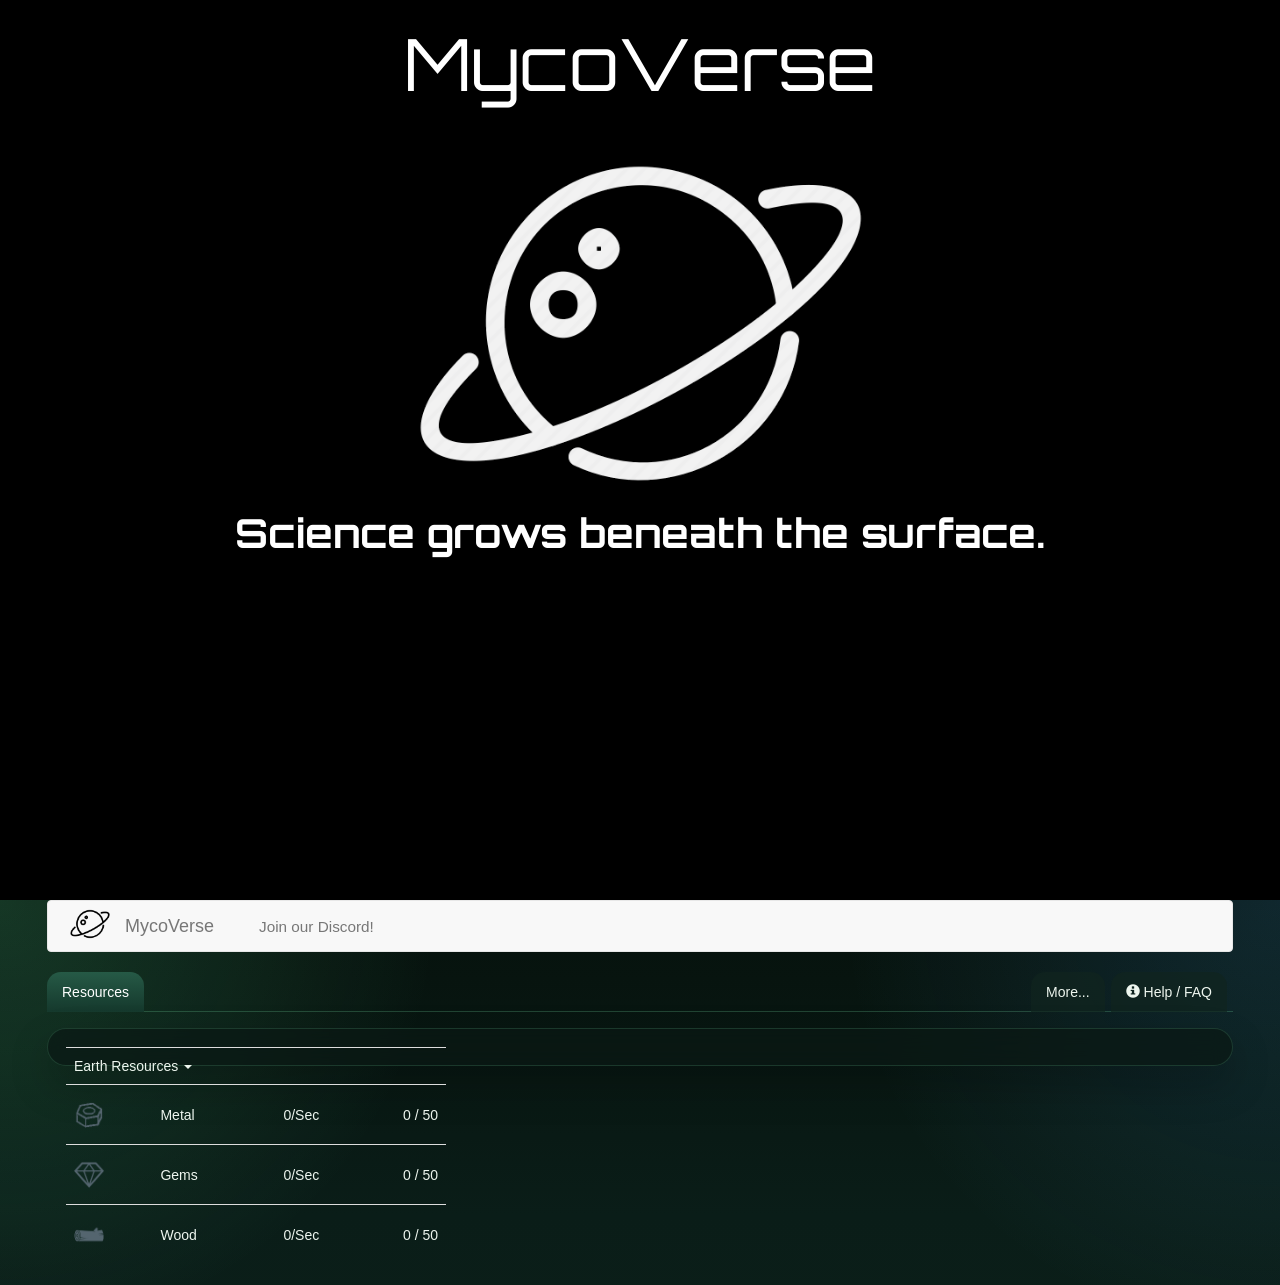
==== index.html @ 83306d98 "Alpha 0.27.0 - Guild Foundation" ====
<!DOCTYPE html>
<html style="height:100%">
<head>
	<meta content="text/html; charset=utf-8" http-equiv="Content-Type" />
	<meta name="viewport" content="width=device-width, initial-scale=1">
	<title>MycoVerse</title>
	<link href="SpaceCompanyFavicon.png" rel="shortcut icon" type="image/x-icon" />
	<link href="lib/bootstrap.min.css" rel="stylesheet" type="text/css" id="theme_css"/>
	<link href="lib/pnotify.custom.min.css" rel="stylesheet" type="text/css">
	<link href="https://fonts.googleapis.com/css?family=Orbitron" rel="stylesheet">
	<link href="style.css" rel="stylesheet">
	<!-- <script>
		kongregateAPI.loadAPI(function(){
			window.kongregate = kongregateAPI.getAPI();
			console.log("KongregateAPI Loaded");
			// You can now access the Kongregate API with: kongregate.services.getUsername(), etc
			// Proceed with loading your game...
		});

	</script> -->
<!-- Meta tags -->
	
	<!-- Use this for more embed options. go here https://oembed.com/ to see those options. -->
	<link type="application/json+oembed" href="oembed.json" />
	
    	<meta name="author" content="Sparticle999">
    	<meta name="title" content="MycoVerse">
    	<meta name="description" content="MycoVerse is an incremental strategy game where you grow a fungal civilization, evolve mushroom miners, explore mysterious planets, and build a living galactic empire.">
    	<meta content="MycoVerse" property="og:title">
    	<meta property="og:description" content="Grow a fungal civilization, evolve unique mushroom miners, explore mysterious planets, and expand the MycoVerse.">
    	<meta content="MycoVerse" property="og:site_name">
    	<meta property="og:image" content="SpaceCompanyFavicon.png">
    	<meta name="twitter:card" value="summary">
    	<meta property="twitter:url" content="https://github.com/ZloYFoxi/MycoVerse">
    	<meta property="twitter:title" content="MycoVerse">
    	<meta property="twitter:description" content="From a single spore to a galactic fungal civilization.">
    	<meta property="twitter:image" content="SpaceCompanyFavicon.png">
	
	<!-- When you put the link in discord, it uses this tag to color the stripe on the embed -->
    	<meta name="theme-color" content="#ffffff">
</head>
<body style="height:100%">
<div id="loadScreen" style="width:100%; height:100%; background-color: black">
	<div style="width:100%; height:3%"></div>
	<div style="width:70%; font-size:72px; font-family: 'Orbitron', 'sans-serif'; font-weight: lighter; color:#ffffff; line-height:72px; text-align:center; margin: auto;">
		MycoVerse
	<!-- </div>
	<div style="margin-left:31%; "> -->
		<br>
		<img id="loadLogo" style="opacity: 1; width:50%; height:50%;" src="whiteLogo.png">
		<br>
	</div>
	<div id="splashText" style="width:100%; font-size:40px; font-family: 'Orbitron', 'sans-serif'; font-weight: bold; color:#ffffff; line-height:40px; text-align:center;">
		Reticulating Splines...
	</div>
</div>
<script type="text/javascript" src="data/splashTextData.js"></script>
<div id="game" class="container hidden" style="width:95%; margin: auto;">

	<!--  Bar at top of screen -->
	<div class="navbar navbar-default ng-scope" role="navigation" ng-controller="HeaderCtrl">
		<div class="container">
			<div class="navbar-header" style="width:100%; height:50px">
				<a class="navbar-brand">
					<img src="SpaceCompanyFavicon.png" style="width:40px; height:auto; margin-top:-30%;">
				</a>
				<a class="navbar-brand page-title" href="#">
					<span id="companyName">MycoVerse</span>
				</a>
				<a class="navbar-brand" ng-href="" target="_blank" href="https://github.com/ZloYFoxi/MycoVerse">
					<span id="versionLabel" class="text-muted small ng-binding"></span>
				</a>
				<a class="navbar-brand">
					<span id="energyLow" class="text-muted small ng-binding red hidden">
						Energy Deficit!
					</span>
				</a>
				<a class="navbar-brand pointer" target="_blank" href="http://discord.gg/hgRUjVp">
					<span class="text-muted small">Join our Discord!</span>
				</a>
				<div class="pull-right" style="width:200px;">
					<a class="navbar-brand">
						
					</a>
				</div>
			</div>
			<div class="navbar-right"><login><!-- ngIf: env.isServerFrontendEnabled --></login></div>
		</div>
		<div class="ng-binding"></div>
	</div>
	<div height="30"></div>
	<span id="updateBox"></span>

<!-- Nav tabs -->
	<ul class="nav nav-tabs no-select" role="tablist" id="tabList">
		<li role="presentation" class="active"><a href="#resources" aria-controls="resources" role="tab" data-toggle="tab" onclick="tabClicked('resources')"><div id="resourcesTabGlyph" class="glyphicon glyphicon-exclamation-sign hidden"></div> Resources</a></li>
		<li role="presentation" id="researchTab" class="hidden"><a href="#research" aria-controls="research" role="tab" data-toggle="tab" onclick="tabClicked('research')"><div id="researchTabGlyph" class="glyphicon glyphicon-exclamation-sign hidden"></div> Research</a></li>
    	<li role="presentation" id="solarSystemTab" class="hidden"><a href="#solarSystem" aria-controls="solarSystem" role="tab" data-toggle="tab"onclick="tabClicked('solarSystem')"><div id="solarSystemTabGlyph" class="glyphicon glyphicon-exclamation-sign hidden"></div> Solar System</a></li>
    	<li role="presentation" id="wonderTab" class="hidden"><a href="#wonder" aria-control="wonder" role="tab" data-toggle="tab"onclick="tabClicked('wonder')"><div id="wonderTabGlyph" class="glyphicon glyphicon-exclamation-sign hidden"></div> Wonders</a></li>
    	<li role="presentation" id="solCenterTopTab" class="hidden"><a href="#solCenterPage" aria-control="solCenterPage" role="tab" data-toggle="tab"onclick="tabClicked('solCenter')"><div id="solCenterTabGlyph" class="glyphicon glyphicon-exclamation-sign hidden"></div> Sol Center</a></li>
    	<li role="presentation" id="machineTopTab" style="display: none;"><a href="#machineTab" aria-control="machineTab" role="tab" data-toggle="tab"onclick="tabClicked('machine')"><div id="machineTabGlyph" class="glyphicon glyphicon-exclamation-sign hidden"></div> Machines</a></li>
    	<li role="presentation" class="pull-right"><a href="#help" aria-control="help" role="tab" data-toggle="tab"><div class="glyphicon glyphicon-info-sign"></div> Help / FAQ</a></li>
    	<li role="presentation" class="pull-right"><a href="#more" aria-control="more" role="tab" data-toggle="tab" onclick="tabClicked('more')"><div id="moreTabGlyph" class="glyphicon glyphicon-exclamation-sign hidden"></div> More...</a></li>
	</ul>


<!-- Tab panes -->

	<div class="tab-content" id="tabContent">
			<!-- Resources -->
		<div role="tabpanel" class="tab-pane fade in active" id="resources">
			<div class="container col-xs-1" style="width:380px; padding:0; float:left;">
				<table class="table table-hover text-primary no-select pointer" id="resourceNavParent">
					<tr id="plasmaNav" onclick="activeResourceTab('plasmaNav')" class="sideTab hidden" href="#plasmaTab" aria-controls="plasmaTab" role="tab" data-toggle="tab" style="height:60px;">
						<td style="border:none; vertical-align:middle;">
							<img src="Icons/plasmaIcon.png" style="width:30px; height:auto">
						</td>
						<td style="border:none; vertical-align:middle;">
							<span>
								Plasma
							</span>
						</td>
						<td style="border: none; vertical-align:middle; text-align:center;">
							<span>
								<span id="plasmaps">0</span>/Sec
							</span>
						</td>
						<td style="border:none; vertical-align:middle; text-align:right;">
							<span id="plasma">
								0
							</span>
							<span id="plasmaStorageBox" class="hidden">
								/
								<span id="plasmaStorage">100,000</span>
							</span>
						</td>
					</tr>
					<tr id="energyNav" onclick="activeResourceTab('energyNav')" class="sideTab hidden" href="#energyTab" aria-controls="energyTab" role="tab" data-toggle="tab" style="height:60px;">
						<td id="energyNav0" style="border:none; vertical-align:middle;">
							<img src="Icons/EnergyIcon.png" style="width:30px; height:auto">
						</td>
						<td id="energyNav1" style="border:none; vertical-align:middle;">
							<span>
								Energy
							</span>
						</td>
						<td id="energyNav2" style="border: none; vertical-align:middle; text-align:center;">
							<span>
								<span id="energyps">0</span>/Sec
							</span>
						</td>
						<td id="energyNav3" style="border:none; vertical-align:middle; text-align:right;">
							<span id="energy">
								0
							</span>
							<span id="energyStorageBox" class="hidden">
								/
								<span id="energyStorage">100,000</span>
							</span>
						</td>
					</tr>
					<tr id="uraniumNav" onclick="activeResourceTab('uraniumNav')" class="sideTab hidden" href="#uraniumTab" aria-controls="uraniumTab" role="tab" data-toggle="tab" style="height:60px;">
						<td style="vertical-align:middle;">
							<img src="Icons/uraniumIcon.png" style="width:30px; height:auto">
						</td>
						<td style="vertical-align:middle;">
							<span>
								Uranium
							</span>
						</td>
						<td style="vertical-align:middle; text-align:center;">
							<span>
								<span id="uraniumps">0</span>/Sec
							</span>
						</td>
						<td style="vertical-align:middle; text-align:right;">
							<span id="uranium">
								0
							</span>
							/
							<span id="uraniumStorage">50</span>
						</td>
					</tr>
					<tr id="lavaNav" onclick="activeResourceTab('lavaNav')" class="sideTab hidden" href="#lavaTab" aria-controls="lavaTab" role="tab" data-toggle="tab" style="height:60px;">
						<td style="vertical-align:middle;">
							<img src="Icons/lavaIcon.png" style="width:30px; height:auto">
						</td>
						<td style="vertical-align:middle;">
							<span>
								Lava
							</span>
						</td>
						<td style="vertical-align:middle; text-align:center;">
							<span>
								<span id="lavaps">0</span>/Sec
							</span>
						</td>
						<td style="vertical-align:middle; text-align:right;">
							<span id="lava">
								0
							</span>
							/
							<span id="lavaStorage">50</span>
						</td>
					</tr>
					<tr id="collapseEarth" class="collapseEarth" style="border:none;">
						<td colspan="4">
							<span>Earth Resources</span> <span class="caret"></span>
						</td>
					</tr>
					<tr id="oilNav" onclick="activeResourceTab('oilNav')" class="sideTab hidden" href="#oilTab" aria-controls="oilTab" role="tab" data-toggle="tab" style="height:60px;">
						<td id="oilNav0" style="vertical-align:middle;">
							<img src="Icons/oilIcon.png" style="width:30px; height:auto">
						</td>
						<td id="oilNav1" style="vertical-align:middle;">
							<span>
								Oil
							</span>
						</td>
						<td id="oilNav2" style="vertical-align:middle; text-align:center;">
							<span>
								<span id="oilps">0</span>/Sec
							</span>
						</td>
						<td id="oilNav3" style="vertical-align:middle; text-align:right;">
							<span id="oil">
								0
							</span>
							/
							<span id="oilStorage">50</span>
						</td>
					</tr>
					<tr id="metalNav" onclick="activeResourceTab('metalNav')" class="earth" href="#metalTab" aria-controls="metalTab" role="tab" data-toggle="tab" style="height:60px;">
						<td id="metalNav0" style="vertical-align:middle;">
							<img src="Icons/metalIcon.png" style="width:30px; height:auto">
						</td>
						<td id="metalNav1" style="vertical-align:middle;">
							<span>
								Metal
							</span>
						</td>
						<td id="metalNav2" style="vertical-align:middle; text-align:center;">
							<span>
								<span id="metalps">0</span>/Sec
							</span>
						</td>
						<td id="metalNav3" style="vertical-align:middle; text-align:right;">
							<span id="metal">
								0
							</span>
							/
							<span id="metalStorage">50</span>
						</td>
					</tr>
					<tr id="gemNav" onclick="activeResourceTab('gemNav')" class="earth" href="#gemTab" aria-controls="gemTab" role="tab" data-toggle="tab" style="height:60px;">
						<td style="vertical-align:middle;">
							<img src="Icons/gemIcon.png" style="width:30px; height:auto">
						</td>
						<td style="vertical-align:middle;">
							<span>
								Gems
							</span>
						</td>
						<td style="vertical-align:middle; text-align:center;">
							<span>
								<span id="gemps">0</span>/Sec
							</span>
						</td>
						<td style="vertical-align:middle; text-align:right;">
							<span id="gem">
								0
							</span>
							/
							<span id="gemStorage">50</span>
						</td>
					</tr>
					<tr id="charcoalNav" onclick="activeResourceTab('charcoalNav')" class="sideTab hidden" href="#charcoalTab" aria-controls="charcoalTab" role="tab" data-toggle="tab" style="height:60px;">
						<td style="vertical-align:middle;">
							<img src="Icons/charcoalIcon.png" style="width:30px; height:auto;">
						</td>
						<td style="vertical-align:middle;">
							<span>
								Charcoal
							</span>
						</td>
						<td style="vertical-align:middle; text-align:center;">
							<span>
								<span id="charcoalps">0</span>/Sec
							</span>
						</td>
						<td style="vertical-align:middle; text-align:right;">
							<span id="charcoal">
								0
							</span>
							/
							<span id="charcoalStorage">50</span>
						</td>
					</tr>
					<tr id="woodNav" onclick="activeResourceTab('woodNav')" class="earth" href="#woodTab" aria-controls="woodTab" role="tab" data-toggle="tab" style="height:60px;">
						<td style="vertical-align:middle;">
							<img src="Icons/woodIcon.png" style="width:30px; height:auto">
						</td>
						<td style="vertical-align:middle;">
							<span>
								Wood
							</span>
						</td>
						<td style="vertical-align:middle; text-align:center;">
							<span>
								<span id="woodps">0</span>/Sec
							</span>
						</td>
						<td style="vertical-align:middle; text-align:right;">
							<span id="wood">
								0
							</span>
							/
							<span id="woodStorage">50</span>
						</td>
					</tr>
					<tr id="siliconNav" onclick="activeResourceTab('siliconNav')" class="sideTab hidden" href="#siliconTab" aria-controls="siliconTab" role="tab" data-toggle="tab" style="height:60px;">
						<td style="vertical-align:middle;">
							<img src="Icons/siliconIcon.png" style="width:30px; height:auto">
						</td>
						<td style="vertical-align:middle;">
							<span>
								Silicon
							</span>
						</td>
						<td style="vertical-align:middle; text-align:center;">
							<span>
								<span id="siliconps">0</span>/Sec
							</span>
						</td>
						<td style="vertical-align:middle; text-align:right;">
							<span id="silicon">
								0
							</span>
							/
							<span id="siliconStorage">50</span>
						</td>
					</tr>
					<tr id="collapseInnerPlanet" class="collapseInnerPlanet hidden">
						<td colspan="4">
							<span>Inner Planetary Resources</span> <span class="caret"></span>
						</td>
					</tr>
					<tr id="lunariteNav" onclick="activeResourceTab('lunariteNav')" class="sideTab hidden" href="#lunariteTab" aria-controls="lunariteTab" role="tab" data-toggle="tab" style="height:60px;">
						<td style="vertical-align:middle;">
							<img src="Icons/lunariteIcon.png" style="width:30px; height:auto">
						</td>
						<td style="vertical-align:middle;">
							<span>
								Lunarite
							</span>
						</td>
						<td style="vertical-align:middle; text-align:center;">
							<span>
								<span id="lunariteps">0</span>/Sec
							</span>
						</td>
						<td style="vertical-align:middle; text-align:right;">
							<span id="lunarite">
								0
							</span>
							/
							<span id="lunariteStorage">50</span>
						</td>
					</tr>
					<tr id="methaneNav" onclick="activeResourceTab('methaneNav')" class="sideTab hidden" href="#methaneTab" aria-controls="methaneTab" role="tab" data-toggle="tab" style="height:60px;">
						<td style="vertical-align:middle;">
							<img src="Icons/methaneIcon.png" style="width:30px; height:auto">
						</td>
						<td style="vertical-align:middle;">
							<span>
								Methane
							</span>
						</td>
						<td style="vertical-align:middle; text-align:center;">
							<span>
								<span id="methaneps">0</span>/Sec
							</span>
						</td>
						<td style="vertical-align:middle; text-align:right;">
							<span id="methane">
								0
							</span>
							/
							<span id="methaneStorage">50</span>
						</td>
					</tr>
					<tr id="titaniumNav" onclick="activeResourceTab('titaniumNav')" class="sideTab hidden" href="#titaniumTab" aria-controls="titaniumTab" role="tab" data-toggle="tab" style="height:60px;">
						<td style="vertical-align:middle;">
							<img src="Icons/titaniumIcon.png" style="width:30px; height:auto">
						</td>
						<td style="vertical-align:middle;">
							<span>
								Titanium
							</span>
						</td>
						<td style="vertical-align:middle; text-align:center;">
							<span>
								<span id="titaniumps">0</span>/Sec
							</span>
						</td>
						<td style="vertical-align:middle; text-align:right;">
							<span id="titanium">
								0
							</span>
							/
							<span id="titaniumStorage">50</span>
						</td>
					</tr>
					<tr id="goldNav" onclick="activeResourceTab('goldNav')" class="sideTab hidden" href="#goldTab" aria-controls="goldTab" role="tab" data-toggle="tab" style="height:60px;">
						<td style="vertical-align:middle;">
							<img src="Icons/goldIcon.png" style="width:30px; height:auto">
						</td>
						<td style="vertical-align:middle;">
							<span>
								Gold
							</span>
						</td>
						<td style="vertical-align:middle; text-align:center;">
							<span>
								<span id="goldps">0</span>/Sec
							</span>
						</td>
						<td style="vertical-align:middle; text-align:right;">
							<span id="gold">
								0
							</span>
							/
							<span id="goldStorage">50</span>
						</td>
					</tr>
					<tr id="silverNav" onclick="activeResourceTab('silverNav')" class="sideTab hidden" href="#silverTab" aria-controls="silverTab" role="tab" data-toggle="tab" style="height:60px;">
						<td style="vertical-align:middle;">
							<img src="Icons/silverIcon.png" style="width:30px; height:auto">
						</td>
						<td style="vertical-align:middle;">
							<span>
								Silver
							</span>
						</td>
						<td style="vertical-align:middle; text-align:center;">
							<span>
								<span id="silverps">0</span>/Sec
							</span>
						</td>
						<td style="vertical-align:middle; text-align:right;">
							<span id="silver">
								0
							</span>
							/
							<span id="silverStorage">50</span>
						</td>
					</tr>
					<tr id="collapseOuterPlanet" class="collapseOuterPlanet hidden">
						<td colspan="4">
							<span>Outer Planetary Resources</span> <span class="caret"></span>
						</td>
					</tr>
					<tr id="hydrogenNav" onclick="activeResourceTab('hydrogenNav')" class="sideTab hidden" href="#hydrogenTab" aria-controls="hydrogenTab" role="tab" data-toggle="tab" style="height:60px;">
						<td style="vertical-align:middle;">
							<img src="Icons/hydrogenIcon.png" style="width:30px; height:auto">
						</td>
						<td style="vertical-align:middle;">
							<span>
								Hydrogen
							</span>
						</td>
						<td style="vertical-align:middle; text-align:center;">
							<span>
								<span id="hydrogenps">0</span>/Sec
							</span>
						</td>
						<td style="vertical-align:middle; text-align:right;">
							<span id="hydrogen">
								0
							</span>
							/
							<span id="hydrogenStorage">50</span>
						</td>
					</tr>
					<tr id="heliumNav" onclick="activeResourceTab('heliumNav')" class="sideTab hidden" href="#heliumTab" aria-controls="heliumTab" role="tab" data-toggle="tab" style="height:60px;">
						<td style="vertical-align:middle;">
							<img src="Icons/heliumIcon.png" style="width:30px; height:auto">
						</td>
						<td style="vertical-align:middle;">
							<span>
								Helium
							</span>
						</td>
						<td style="vertical-align:middle; text-align:center;">
							<span>
								<span id="heliumps">0</span>/Sec
							</span>
						</td>
						<td style="vertical-align:middle; text-align:right;">
							<span id="helium">
								0
							</span>
							/
							<span id="heliumStorage">50</span>
						</td>
					</tr>
					<tr id="iceNav" onclick="activeResourceTab('iceNav')" class="sideTab hidden" href="#iceTab" aria-controls="iceTab" role="tab" data-toggle="tab" style="height:60px;">
						<td style="vertical-align:middle;">
							<img src="Icons/iceIcon.png" style="width:30px; height:auto">
						</td>
						<td style="vertical-align:middle;">
							<span>
								Ice
							</span>
						</td>
						<td style="vertical-align:middle; text-align:center;">
							<span>
								<span id="iceps">0</span>/Sec
							</span>
						</td>
						<td style="vertical-align:middle; text-align:right;">
							<span id="ice">
								0
							</span>
							/
							<span id="iceStorage">50</span>
						</td>
					</tr>
					<tr id="meteoriteNav" onclick="activeResourceTab('meteoriteNav')" class="sideTab hidden" href="#meteoriteTab" aria-controls="meteoriteTab" role="tab" data-toggle="tab" style="height:60px;">
						<td style="vertical-align:middle;">
							<img src="Icons/meteoriteIcon.png" style="width:30px; height:auto">
						</td>
						<td style="vertical-align:middle;">
							<span>
								Meteorite
							</span>
						</td>
						<td style="vertical-align:middle; text-align:center;">
							<span>
								<span id="meteoriteps">0</span>/Sec
							</span>
						</td>
						<td style="vertical-align:middle; text-align:right;">
							<span id="meteorite">
								0
							</span>
							/
							<span id="meteoriteStorage">50</span>
						</td>
					</tr>
				</table>
			</div>
			<div class="tab-content" id="resourceTabParent" style="width:100%">
				<div id="plasmaTab" class="tab-pane fade in" style="margin-left:10px; width:100px; float:left;">
					<div class="container" style="max-width:800px;">
						<table class="table">
							<tr>
								<td style="border:none;">
									<h2 class="default btn-link">
										Plasma
									</h2>
									<span>
										Plasma is the 4th state of matter and is used by Tier 4 machines and large space structures as an extreme power source for your company. At first you can hold 100,000 plasma at once, but you can unlock and purchase Plasma Storage Units to increase this number.
										<br>
										Time remaining until <span id="plasmaLimitType">full</span> storage: <b><span id="plasmaLimitTime">N/A</span></b>
										<br>
										1 Plasma is created by infusing <span id="manualPlasmaHydrogenCost">10</span> Hydrogen with <span id="manualPlasmaEnergyCost">1000</span> Energy.
									</span>
									<br>
									<br>
									<hide class="gainButton">
										<div onclick="gainResource('plasma')" class="btn btn-default">Gain <span id="plasmaGain">1</span></div>
										<br>
										<br>
									</hide>
								</td>
							</tr>
							<tr id="plasmaStorageUnits" class="hidden">
								<td>
									<h3 class="default btn-link">
										PSUs: <span id="PSU">0</span>
									</h3>
									<span>
										PSUs increase your plasma storage by 50,000 per PSU built.
										<br>
										Costs <span id="PSUSilverCost">770,000</span> Silver, <span id="PSUGoldCost">770,000</span> Gold, <span id="PSUUraniumCost">550,000</span> Uranium.
									</span>
									<br>
									<br>
									<button onclick="getPSU()" class="btn btn-default">Get PSU</button>
								</td>
							</tr>
							<tr id="plasmaStorageUnitsT2" class="hidden">
								<td>
									<h3 class="default btn-link">
										T2 PSUs: <span id="PSUT2">0</span>
									</h3>
									<span>
										Tier 2 PSUs increase your plasma storage by 500,000 per PSU built.
										<br>
										Costs <span id="PSUT2SilverCost">9.300M</span> Silver, <span id="PSUT2GoldCost">9.300M</span> Gold, <span id="PSUT2UraniumCost">6.800M</span> Uranium.
									</span>
									<br>
									<br>
									<button onclick="getPSUT2()" class="btn btn-default">Get PSU T2</button>
								</td>
							</tr>
							<tr>
								<td>
									<h3 class="default btn-link">
										Super-Heater: <span id="heater">0</span>
									</h3>
									<span>
										The Super-Heater throws electricity at Hydrogen to turn it into a plasmatic substance.
										<br>
										Uses 1,000 Energy and 10 Hydrogen per second.
										<br>
										Produces 1 Plasma per second.
										<br>
										Costs <span id="heaterLunariteCost">75,000</span> Lunarite, <span id="heaterGemCost">68,000</span> Gems, <span id="heaterSiliconCost">59,000</span> Silicon.
									</span>
									<br>
									<br>
									<button onclick="getHeater()" class="btn btn-default">Get Super-Heater</button>
									<button onclick="toggleHeater()" class="btn btn-default">Turn Super-Heater <span id="heaterToggled">Off</span></button>
									<button onclick="destroyMachine('heater')" class="btn btn-default destroy hidden">Destroy Super-Heater</button>
								</td>
							</tr>
							<tr id="plasmaTier2" class="hidden">
								<td>
									<h3 class="default btn-link">
										Plasmatic Pit: <span id="plasmatic">0</span>
									</h3>
									<span>
										This contraption converts Helium into Plasma through firing intensive energy bolts at the gas cloud.
										<br>
										Uses 8,500 Energy and 80 Helium per second.
										<br>
										Produces 10 Plasma per second.
										<br>
										Costs <span id="plasmaticLunariteCost">810,000</span> Lunarite, <span id="plasmaticSiliconCost">720,000</span> Silicon, <span id="plasmaticMeteoriteCost">970</span> Meteorite.
									</span>
									<br>
									<br>
									<button onclick="getPlasmatic()" class="btn btn-default">Get Plasmatic Pit</button>
									<button onclick="togglePlasmatic()" class="btn btn-default">Turn Plasmatic Pit <span id="plasmaticToggled">Off</span></button>
									<button onclick="destroyMachine('plasmatic')" class="btn btn-default destroy hidden">Destroy Plasmatic Pit</button>
								</td>
							</tr>
							<tr id="plasmaTier3" class="hidden">
								<td>
									<h3 class="default btn-link">
										Electron Bath: <span id="bath">0</span>
									</h3>
									<span>
										Bathing in Electrons. What could go wrong?
										<br>
										Uses 15,000 Energy and 100 Helium and 100 Hydrogen per second.
										<br>
										Produces 140 Plasma per second.
										<br>
										Costs <span id="bathLavaCost">6.20M</span> Lava, <span id="bathGoldCost">5.90M</span> Gold, <span id="bathMeteoriteCost">12,100</span> Meteorite.
									</span>
									<br>
									<br>
									<button onclick="getBath()" class="btn btn-default">Get Electron Bath</button>
									<button onclick="toggleBath()" class="btn btn-default">Turn Electron Bath <span id="bathToggled">Off</span></button>
									<button onclick="destroyMachine('bath')" class="btn btn-default destroy hidden">Destroy Electron Bath</button>
								</td>
							</tr>
						</table>
					</div>
				</div>
				<div id="energyTab" class="tab-pane fade in" style="margin-left:10px; width:100px; float:left;">
					<div class="container" style="max-width:800px;">
						<table class="table">
							<tr>
								<td style="border:none;">
									<h2 class="default btn-link">
										Energy
									</h2>
									<span>
										Energy is created by power sources such as steam engines, solar power and advances even to fusion power and nuclear energy. The maximum you can hold to start with is 100,000 Energy, but batteries are unlockable which can increase this.
										<br>
										Time remaining until <span id="energyLimitType">full</span> storage: <b><span id="energyLimitTime">N/A</span></b>
										<br>
									</span>
									<br>
									<button onclick="toggleEnergy()" class="btn btn-default">Toggle All Energy Production + Consumption</button>
								</td>
							</tr>
							<tr id="batteries" class="hidden">
								<td>
									<h3 class="default btn-link">
										Batteries: <span id="battery">0</span>
									</h3>
									<span>
										Batteries increase your energy storage by 50,000 per battery built.
										<br>
										Costs <span id="batteryMetalCost">50,000</span> Metal, <span id="batteryGemCost">50,000</span> Gems, <span id="batteryLunariteCost">30,000</span> Lunarite.
									</span>
									<br>
									<br>
									<button onclick="getBattery()" class="btn btn-default">Get Battery</button>
								</td>
							</tr>
							<tr id="batteriesT2" class="hidden">
								<td>
									<h3 class="default btn-link">
										T2 Batteries: <span id="batteryT2">0</span>
									</h3>
									<span>
										Tier 2 Batteries increase your energy storage by 500,000 per battery built.
										<br>
										Costs <span id="batteryT2MetalCost">550,000</span> Metal, <span id="batteryT2GemCost">550,000</span> Gems, <span id="batteryT2LunariteCost">330,000</span> Lunarite.
									</span>
									<br>
									<br>
									<button onclick="getBatteryT2()" class="btn btn-default">Get Battery T2</button>
								</td>
							</tr>
							<tr id="batteriesT3" class="hidden">
								<td>
									<h3 class="default btn-link">
										T3 Batteries: <span id="batteryT3">0</span>
									</h3>
									<span>
										Tier 3 Batteries increase your energy storage by 5,000,000 per battery built.
										<br>
										Costs <span id="batteryT3MetalCost">5,500,000</span> Metal, <span id="batteryT3GemCost">5,500,000</span> Gems, <span id="batteryT3LunariteCost">3,300,000</span> Lunarite.
									</span>
									<br>
									<br>
									<button onclick="getBatteryT3()" class="btn btn-default">Get Battery T3</button>
								</td>
							</tr>
							<tr id="batteriesT4" class="hidden">
								<td>
									<h3 class="default btn-link">
										T4 Batteries: <span id="batteryT4">0</span>
									</h3>
									<span>
										Tier 4 Batteries increase your energy storage by 50,000,000 per battery built.
										<br>
										Costs <span id="batteryT4MetalCost">55,000,000</span> Metal, <span id="batteryT4GemCost">55,000,000</span> Gems, <span id="batteryT4LunariteCost">33,000,000</span> Lunarite.
									</span>
									<br>
									<br>
									<button onclick="getBatteryT4()" class="btn btn-default">Get Battery T4</button>
								</td>
							</tr>
							<tr id="batteriesT5" class="hidden">
								<td>
									<h3 class="default btn-link">
										T5 Batteries: <span id="batteryT5">0</span>
									</h3>
									<span>
										Tier 5 Batteries increase your energy storage by 500,000,000 per battery built.
										<br>
										Costs <span id="batteryT5MetalCost">490,000,000</span> Metal, <span id="batteryT5GemCost">490,000,000</span> Gems, <span id="batteryT5LunariteCost">290,000,000</span> Lunarite.
									</span>
									<br>
									<br>
									<button onclick="getBatteryT5()" class="btn btn-default">Get Battery T5</button>
								</td>
							</tr>
							<tr>
								<td>
									<h3 class="default btn-link">
										Charcoal Engine: <span id="charcoalEngine">0</span>
									</h3>
									<span>
										Burns Charcoal to produce a steady source of Energy.
										<br>
										Each engine produces <span id="charcoalEngineOutput">2</span> Energy and uses 1 Charcoal per second.
										<br>
										Costs <span id="charcoalEngineMetalCost">50</span> Metal, <span id="charcoalEngineGemCost">25</span> Gems.
									</span>
									<br>
									<br>
									<button onclick="getCharcoalEngine()" class="btn btn-default">Get Charcoal Engine</button>
									<button onclick="destroyMachine('charcoalEngine')" class="btn btn-default destroy hidden">Destroy Charcoal Engine</button>
								</td>
							</tr>
							<tr id="solarPower" class="hidden">
								<td>
									<h3 class="default btn-link">
										Solar Panels: <span id="solarPanel">0</span>
									</h3>
									<span>
										Gains Energy slowly from the sun without using any resources.
										<br>
										Each Solar Panel produces <span id="solarPanelOutput">1.5</span> Energy per second.
										<br>
										Costs <span id="solarPanelMetalCost">30</span> Metal, <span id="solarPanelGemCost">35</span> Gems.
									</span>
									<br>
									<br>
									<button onclick="getSolarPanel()" class="btn btn-default">Get Solar Panel</button>
									<button onclick="destroyMachine('solarPanel')" class="btn btn-default destroy hidden">Destroy Solar Panel</button>
								</td>
							</tr>
							<tr id="methanePower" class="hidden">
								<td>
									<h3 class="default btn-link">
										Methane Power Stations: <span id="methaneStation">0</span>
									</h3>
									<span>
										Burn powerful methane from Venus to satisfy all your power needs.
										<br>
										Each Power Station produces 23 Energy and uses 6 methane per second.
										<br>
										Costs <span id="methaneStationLunariteCost">110</span> Lunarite, <span id="methaneStationTitaniumCost">90</span> Titanium.
									</span>
									<br>
									<br>
									<button onclick="getMethaneStation()" class="btn btn-default">Get Methane Power Station</button>
									<button onclick="destroyMachine('methaneStation')" class="btn btn-default destroy hidden">Destroy Methane Station</button>
								</td>
							</tr>
							<tr id="nuclearPower" class="hidden">
								<td>
									<h3 class="default btn-link">
										Nuclear Power Stations: <span id="nuclearStation">0</span>
									</h3>
									<span>
										Uses fission to create large amounts of power.
										<br>
										Each Power Station produces 153 Energy and uses 7 uranium per second.
										<br>
										Costs <span id="nuclearStationLunariteCost">20,000</span> Lunarite, <span id="nuclearStationTitaniumCost">10,000</span> Titanium.
									</span>
									<br>
									<br>
									<button onclick="getNuclearStation()" class="btn btn-default">Get Nuclear Power Station</button>
									<button onclick="destroyMachine('nuclearStation')" class="btn btn-default destroy hidden">Destroy Nuclear Station</button>
								</td>
							</tr>
							<tr id="magmaticPower" class="hidden">
								<td>
									<h3 class="default btn-link">
										Magmatic Dynamo: <span id="magmatic">0</span>
									</h3>
									<span>
										The Magmatic Dynamo is a method of producing power by using lava as a fuel. Because of the extreme temperature of lava, a lot of Energy can be produced at once.
										<br>
										Each Power Station produces 191 Energy and uses 11 lava per second.
										<br>
										Costs <span id="magmaticLunariteCost">25,000</span> Lunarite, <span id="magmaticGemCost">30,000</span> Gems, <span id="magmaticSilverCost">20,000</span> Silver.
									</span>
									<br>
									<br>
									<button onclick="getMagmatic()" class="btn btn-default">Get Magmatic Dynamo</button>
									<button onclick="destroyMachine('magmatic')" class="btn btn-default destroy hidden">Destroy Magmatic Dynamo</button>
								</td>
							</tr>
							<tr id="fusionPower" class="hidden">
								<td>
									<h3 class="default btn-link">
										Fusion Reactor: <span id="fusionReactor">0</span>
									</h3>
									<span>
										In a fusion reaction, Energy is released when two light atomic nuclei are fused together to form one heavier atom. This is the same reaction that occurs in stars and produces a lot of power.
										<br>
										Each Power Station produces 273 Energy and uses 10 Hydrogen and 10 Helium per second.
										<br>
										Costs <span id="fusionReactorLunariteCost">30,000</span> Lunarite, <span id="fusionReactorTitaniumCost">20,000</span> Titanium, <span id="fusionReactorSiliconCost">15,000</span> Silicon.
									</span>
									<br>
									<br>
									<button onclick="getFusionReactor()" class="btn btn-default">Get Fusion Reactor</button>
									<button onclick="destroyMachine('fusionReactor')" class="btn btn-default destroy hidden">Destroy Fusion Reactor</button>
								</td>
							</tr>
						</table>
					</div>
				</div>
				<div id="uraniumTab" class="tab-pane fade in" style="margin-left:10px; width:100px; float:left;">
					<div class="container" style="max-width:800px;">
						<table class="table">
							<tr>
								<td style="border:none;">
									<h2 class="default btn-link">
										Uranium
									</h2>
									<span>
										Uranium is used for nuclear power generation because when it is split, it releases huge amounts of Energy. For this reason, it is prominent in many advanced machines and for propulsion technology as it is useful for inter-star-system travel. Unfortunately, it is hard to get and it requires a lot of resources to radiation-proof equipment.
									</span>
									<hide class="gainButton">
									<br>
									<br>
									<div onclick="gainResource('uranium')" class="btn btn-default">Gain <span id="uraniumGain">1</span></div>
									</hide>
									<br>
									<br>
								</td>
							</tr>
							<tr id="uraniumStorageUpgrade">
								<td>
									<h3 class="default btn-link">
										Storage Upgrade
									</h3>
									<span>
										Upgrade your Uranium storage size to <span id="uraniumNextStorage">100</span>.
										<br>
										Time remaining until <span id="uraniumLimitType">full</span> storage: <b><span id="uraniumLimitTime">N/A</span></b>
										<br>
										Costs <span id="uraniumStorageCost">50</span> Uranium, <span id="uraniumStorageLunariteCost">20</span> Lunarite.
									</span>
									<br>
									<br>
									<button onclick="upgradeUraniumStorage()" class="btn btn-default">Upgrade Storage</button>
								</td>
							</tr>
							<tr>
								<td>
									<h3 class="default btn-link">
										Grinder: <span id="grinder">0</span>
									</h3>
									<span>
										Pulverizes Uranium for easy transportation out of deep mineshafts.
										<br>
										Produces 1 Uranium per second.
										<br>
										Costs <span id="grinderTitaniumCost">2000</span> Titanium, <span id="grinderLunariteCost">4000</span> Lunarite, <span id="grinderGoldCost">2000</span> Gold.
									</span>
									<br>
									<br>
									<button onclick="getGrinder()" class="btn btn-default">Get Grinder</button>
									<button onclick="destroyMachine('grinder')" class="btn btn-default destroy hidden">Destroy Grinder</button>
								</td>
							</tr>
							<tr>
								<td>
									<h3 class="default btn-link">
										Cubic Teleposer: <span id="cubic">0</span>
									</h3>
									<span>
										This teleposes blocks of rock from far underground to the surface so that Uranium can be mined more easily.
										<br>
										Produces 9 Uranium per second.
										<br>
										Uses 40 Energy per second.
										<br>
										Costs <span id="cubicUraniumCost">80</span> Uranium, <span id="cubicLunariteCost">10000</span> Lunarite, <span id="cubicOilCost">10000</span> Oil.
									</span>
									<br>
									<br>
									<button onclick="getCubic()" class="btn btn-default">Get Cubic Teleposer</button>
									<button onclick="destroyMachine('cubic')" class="btn btn-default destroy hidden">Destroy Cubic Teleposer</button>
								</td>
							</tr>
							<tr id="uraniumTier3" class="hidden">
								<td>
									<h3 class="default btn-link">
										Uranium Enricher: <span id="enricher">0</span>
									</h3>
									<span>
										The Enricher increases the quality of uranium mined and thus allows more of the uranium in rocks to be used in your company.
										<br>
										Produces 61 Uranium per second.
										<br>
										Uses 180 Energy per second.
										<br>
										Costs <span id="enricherLunariteCost">21,700</span> Lunarite, <span id="enricherTitaniumCost">23,000</span> Titanium, <span id="enricherSiliconCost">13,500</span> Silicon.
									</span>
									<br>
									<br>
									<button onclick="getEnricher()" class="btn btn-default">Get Uranium Enricher</button>
									<button onclick="destroyMachine('enricher')" class="btn btn-default destroy hidden">Destroy Uranium Enricher</button>
								</td>
							</tr>
							<tr id="uraniumTier4" class="hidden">
								<td>
									<h3 class="default btn-link">
										Yellowcake Recycler: <span id="recycler">0</span>
									</h3>
									<span>
										Recycles used-up Uranium to provide the resources with a second use. This greatly increases the amount of Uranium you can use per second.
										<br>
										Produces 235 Uranium per second.
										<br>
										Uses 463 Energy per second.
										<br>
										Costs <span id="recyclerLunariteCost">93,100</span> Lunarite, <span id="recyclerMethaneCost">47,000</span> Methane, <span id="recyclerMeteoriteCost">830</span> Meteorite.
									</span>
									<br>
									<br>
									<button onclick="getRecycler()" class="btn btn-default">Get Yellowcake Recycler</button>
									<button onclick="destroyMachine('recycler')" class="btn btn-default destroy hidden">Destroy Yellowcake Recycler</button>
								</td>
							</tr>
							<tr id="uraniumTier5" class="hidden">
								<td>
									<h3 class="default btn-link">
										Planetary Nuclear Plant: <span id="planetNuke">0</span>
									</h3>
									<span>
										This huge factory is as large as a planet, fusing together Uranium from common elements.
										<br>
										Produces 2412 Uranium per second.
										<br>
										Uses 2719 Energy per second.
										<br>
										Costs <span id='planetNukeTitaniumCost'>486000</span> Titanium, <span id='planetNukeSiliconCost'>266000</span> Silicon, <span id='planetNukeIceCost'>364000</span> Ice
									</span>
									<br>
									<br>
									<button onclick="getPlanetNuke()" class="btn btn-default">Get Planetary Nuclear Plant</button>
									<button onclick="destroyMachine('planetNuke')" class="btn btn-default destroy hidden">Destroy Planetary Nuclear Plant</button>
								</td>
							</tr>
						</table>
					</div>
				</div>
				<div id="oilTab" class="tab-pane fade in" style="margin-left:10px; width:100px; float:left;">
					<div class="container" style="max-width:800px;">
						<table class="table">
							<tr>
								<td style="border:none;">
									<h2 class="default btn-link">
										Oil
									</h2>
									<span>
										Oil is pumped up from the ground and is used to build Tier 2 resource gatherers.
									</span>
									<hide class="gainButton">
									<br>
									<br>
									<div onclick="gainResource('oil')" class="btn btn-default">Gain <span id="oilGain">1</span></div>
									</hide>
								</td>
							</tr>
							<tr id="oilStorageUpgrade" class="hidden">
								<td>
									<h3 class="default btn-link">
										Storage Upgrade
									</h3>
									<span>
										Upgrade your Oil storage size to <span id="oilNextStorage">100</span>.
										<br>
										Time remaining until <span id="oilLimitType">full</span> storage: <b><span id="oilLimitTime">N/A</span></b>
										<br>
										Costs <span id="oilStorageCost">50</span> Oil, <span id="oilStorageMetalCost">20</span> Metal.
									</span>
									<br>
									<br>
									<button onclick="upgradeOilStorage()" class="btn btn-default">Upgrade Storage</button>
								</td>
							</tr>
							<tr>
								<td>
									<h3 class="default btn-link">
										Small Pump: <span id="pump">0</span>
									</h3>
									<span>
										Build a small pump to extract Oil from the ground
										<br>
										Produces 1 Oil per second.
										<br>
										Costs <span id="pumpMetalCost">60</span> Metal, <span id="pumpGemCost">20</span> Gems.
									</span>
									<br>
									<br>
									<button onclick="getPump()" class="btn btn-default">Get Pump</button>
									<button onclick="destroyMachine('pump')" class="btn btn-default destroy hidden">Destroy Small Pump</button>
								</td>
							</tr>
							<tr id="oilTier2" class="hidden">
								<td>
									<h3 class="default btn-link">
										Pumpjack: <span id="pumpjack">0</span>
									</h3>
									<span>
										Pumpjacks are much bigger than small pumps and produce Oil on an industrial scale but they require a lot of Energy.
										<br>
										Each one produces <span id="pumpjackOutput">5</span> Oil for 4 Energy every second.
										<br>
										Costs <span id="pumpjackMetalCost">250</span> Metal, <span id="pumpjackGemCost">80</span> Gems, <span id="pumpjackOilCost">50</span> Oil.
									</span>
									<br>
									<br>
									<button onclick="getPumpjack()" class="btn btn-default">Get Pumpjack</button>
									<button onclick="destroyMachine('pumpjack')" class="btn btn-default destroy hidden">Destroy Pumpjack</button>
								</td>
							</tr>
							<tr id="oilTier3" class="hidden">
								<td>
									<h3 class="default btn-link">
										Oil Field: <span id="oilField">0</span>
									</h3>
									<span>
										Oil Fields are large open spaces, usually found in deserts where vast oil wells can be found under the ground.
										<br>
										Produces 63 Oil per second.
										<br>
										Uses 12 Energy per second.
										<br>
										Costs <span id="oilFieldLunariteCost">2,400</span> Lunarite, <span id="oilFieldTitaniumCost">2,700</span> Titanium, <span id="oilFieldSiliconCost">3,900</span> Silicon.
									</span>
									<br>
									<br>
									<button onclick="getOilField()" class="btn btn-default">Get Oil Field</button>
									<button onclick="destroyMachine('oilField')" class="btn btn-default destroy hidden">Destroy Oil Field</button>
								</td>
							</tr>
							<tr id="oilTier4" class="hidden">
								<td>
									<h3 class="default btn-link">
										Offshore Rig: <span id="oilRig">0</span>
									</h3>
									<span>
										Offshore Rigs are megastructures floating in the oceans, extracting Oil from under the sea-beds.
										<br>
										Produces 246 Oil per second.
										<br>
										Uses 44 Energy per second.
										<br>
										Costs <span id="oilRigLunariteCost">19,400</span> Lunarite, <span id="oilRigTitaniumCost">16,800</span> Titanium, <span id="oilRigMeteoriteCost">760</span> Meteorite.
									</span>
									<br>
									<br>
									<button onclick="getOilRig()" class="btn btn-default">Get Offshore Rig</button>
									<button onclick="destroyMachine('oilRig')" class="btn btn-default destroy hidden">Destroy Offshore Rig</button>
								</td>
							</tr>
							<tr id="oilTier5" class="hidden">
								<td>
									<h3 class="default btn-link">
										Fossilator 9000: <span id="fossilator">0</span>
									</h3>
									<span>
										Much better than the 8000 version, this fossilator reverses the fossil fuel cycle. Instead of burning, it creates them from carbon in the air.
										<br>
										Produces 2627 Oil per second.
										<br>
										Uses 258 Energy per second.
										<br>
										Costs <span id='fossilatorUraniumCost'>110000</span> Uranium, <span id='fossilatorCharcoalCost'>96000</span> Charcoal, <span id='fossilatorLavaCost'>167000</span> Lava.
									</span>
									<br>
									<br>
									<button onclick="getFossilator()" class="btn btn-default">Get Fossilator 9000</button>
									<button onclick="destroyMachine('fossilator')" class="btn btn-default destroy hidden">Destroy Fossilator 9000</button>
								</td>
							</tr>
						</table>
					</div>
				</div>
				<div id="metalTab" class="tab-pane fade in" style="margin-left:10px; width:100px; float:left;">
					<div class="container" style="max-width:800px;">
						<table class="table">
							<tr>
								<td style="border:none;">
									<h2 class="default btn-link">
										Metal
									</h2>
									<span>
										Metal is one of the primary resources. It is used for many things, including storage upgrades, machinery and most things in space.
									</span>
									<hide class="gainButton">
									<br>
									<br>
									<div onclick="gainResource('metal')" class="btn btn-default">Gain <span id="metalGain">1</span></div>
									</hide>
									<br>
									<br>
								</td>
							</tr>
							<tr id="metalStorageUpgrade" class="hidden">
								<td>
									<h3 class="default btn-link">
										Storage Upgrade
									</h3>
									<span>
										Upgrade your Metal storage size to <span id="metalNextStorage">100</span>.
										<br>
										Time remaining until <span id="metalLimitType">full</span> storage: <b><span id="metalLimitTime">N/A</span></b>
										<br>
										Costs <span id="metalStorageCost">50</span> Metal.
									</span>
									<br>
									<br>
									<button onclick="upgradeMetalStorage()" class="btn btn-default">Upgrade Storage</button>
								</td>
							</tr>
							<tr>
								<td>
									<h3 class="default btn-link">
										Miner: <span id="miner">0</span>
									</h3>
									<span>
										Build a pickaxe for your miner.
										<br>
										Produces 1 Metal per second.
										<br>
										Costs <span id="minerMetalCost">10</span> Metal, <span id="minerWoodCost">5</span> Wood.
									</span>
									<br>
									<br>
									<button onclick="getMiner()" class="btn btn-default">Get Miner</button>
									<button onclick="destroyMachine('miner')" class="btn btn-default destroy hidden">Destroy Miner</button>
								</td>
							</tr>
							<tr id="metalTier2" class="hidden">
								<td>
									<h3 class="default btn-link">
										Heavy Drill: <span id="heavyDrill">0</span>
									</h3>
									<span>
										Heavy Drills mine Metal at mass.
										<br>
										They produce <span id="heavyDrillOutput">8</span> Metal per second.
										<br>
										They use 2 Energy per second.
										<br>
										Costs <span id="heavyDrillMetalCost">160</span> Metal, <span id="heavyDrillGemCost">60</span> Gems, <span id="heavyDrillOilCost">50</span> Oil.
									</span>
									<br>
									<br>
									<button onclick="getHeavyDrill()" class="btn btn-default">Get Heavy Drill</button>
									<button onclick="destroyMachine('heavyDrill')" class="btn btn-default destroy hidden">Destroy Heavy Drill</button>
								</td>
							</tr>
							<tr id="metalTier3" class="hidden">
								<td>
									<h3 class="default btn-link">
										Giga Drill: <span id="gigaDrill">0</span>
									</h3>
									<span>
										Giga Drills extract Metal at colossal speeds.
										<br>
										They produce 108 Metal per second.
										<br>
										They use 9 Energy per second.
										<br>
										Costs <span id="gigaDrillLunariteCost">2,800</span> Lunarite, <span id="gigaDrillGemCost">3,400</span> Gems, <span id="gigaDrillSiliconCost">4,100</span> Silicon.
									</span>
									<br>
									<br>
									<button onclick="getGigaDrill()" class="btn btn-default">Get Giga Drill</button>
									<button onclick="destroyMachine('gigaDrill')" class="btn btn-default destroy hidden">Destroy Giga Drill</button>
								</td>
							</tr>
							<tr id="metalTier4" class="hidden">
								<td>
									<h3 class="default btn-link">
										Quantum Drill: <span id="quantumDrill">0</span>
									</h3>
									<span>
										Quantum Drills bend the space-time continuum to get metal faster than conventional methods.
										<br>
										They produce 427 Metal per second.
										<br>
										They use 24 Energy per second.
										<br>
										Costs <span id="quantumDrillLunariteCost">29,000</span> Lunarite, <span id="quantumDrillGoldCost">18,700</span> Gold, <span id="quantumDrillMeteoriteCost">900</span> Meteorite.
									</span>
									<br>
									<br>
									<button onclick="getQuantumDrill()" class="btn btn-default">Get Quantum Drill</button>
									<button onclick="destroyMachine('quantumDrill')" class="btn btn-default destroy hidden">Destroy Quantum Drill</button>
								</td>
							</tr>
							<tr id="metalTier5" class="hidden">
								<td>
									<h3 class="default btn-link">
										Multiverse Drill: <span id="multiDrill">0</span>
									</h3>
									<span>
										Drills metal from alternate realities where metal is plentiful .
										<br>
										They produce 4768 Metal per second.
										<br>
										They use 131 Energy per second.
										<br>
										Costs <span id='multiDrillTitaniumCost'>184000</span> Titanium, <span id='multiDrillGoldCost'>133000</span> Gold, <span id='multiDrillOilCost'>170000</span> Oil.
									</span>
									<br>
									<br>
									<button onclick="getMultiDrill()" class="btn btn-default">Get Multiverse Drill</button>
									<button onclick="destroyMachine('multiDrill')" class="btn btn-default destroy hidden">Destroy Multiverse Drill</button>
								</td>
							</tr>
						</table>
					</div>
				</div>
				<div id="gemTab" class="tab-pane fade in" style="margin-left:10px; width:100px; float:left;">
					<div class="container" style="max-width:800px;">
						<table class="table">
							<tr>
								<td style="border:none;">
									<h2 class="default btn-link">
										Gems
									</h2>
									<span>
										Gems are one of the primary resources. They are used for advanced machines and for powerful tools and components. They are more useful in later game.
									</span>
									<hide class="gainButton">
									<br>
									<br>
									<div onclick="gainResource('gem')" class="btn btn-default">Gain <span id="gemGain">1</span></div>
									</hide>
									<br>
									<br>
								</td>
							</tr>
							<tr id="gemStorageUpgrade" class="hidden">
								<td>
									<h3 class="default btn-link">
										Storage Upgrade
									</h3>
									<span>
										Upgrade your gem storage size to <span id="gemNextStorage">100</span>.
										<br>
										Time remaining until <span id="gemLimitType">full</span> storage: <b><span id="gemLimitTime">N/A</span></b>
										<br>
										Costs <span id="gemStorageCost">50</span> Gems, <span id="gemStorageMetalCost">20</span> Metal.
									</span>
									<br>
									<br>
									<button onclick="upgradeGemStorage()" class="btn btn-default">Upgrade Storage</button>
								</td>
							</tr>
							<tr>
								<td>
									<h3 class="default btn-link">
										Gem Miner: <span id="gemMiner">0</span>
									</h3>
									<span>
										Build an improved pickaxe to mine Gems.
										<br>
										Produces 1 gem per second.
										<br>
										Costs <span id="gemMinerMetalCost">15</span> Metal, <span id="gemMinerGemCost">10</span> Gems.
									</span>
									<br>
									<br>
									<button onclick="getGemMiner()" class="btn btn-default">Get Gem Miner</button>
									<button onclick="destroyMachine('gemMiner')" class="btn btn-default destroy hidden">Destroy Gem Miner</button>
								</td>
							</tr>
							<tr id="gemTier2" class="hidden">
								<td>
									<h3 class="default btn-link">
										Advanced Drill: <span id="advancedDrill">0</span>
									</h3>
									<span>
										Advanced Drills mine gem at mass. Because of the toughness of the drill needed it is slower than the heavy drill.
										<br>
										Produces <span id="advancedDrillOutput">4</span> Gems per second.
										<br>
										Uses 2 Energy per second.
										<br>
										Costs <span id="advancedDrillMetalCost">120</span> Metal, <span id="advancedDrillGemCost">200</span> Gems, <span id="advancedDrillOilCost">60</span> Oil.
									</span>
									<br>
									<br>
									<button onclick="getAdvancedDrill()" class="btn btn-default">Get Advanced Drill</button>
									<button onclick="destroyMachine('advancedDrill')" class="btn btn-default destroy hidden">Destroy Advanced Drill</button>
								</td>
							</tr>
							<tr id="gemTier3" class="hidden">
								<td>
									<h3 class="default btn-link">
										Diamond Encrusted Drill: <span id="diamondDrill">0</span>
									</h3>
									<span>
										The Diamond Encrusted Drill is the best drill possible that can be made on Earth, meaning it produces Gems at intense speeds.
										<br>
										Produces 89 Gems per second.
										<br>
										Uses 15 Energy per second.
										<br>
										Costs <span id="diamondDrillLunariteCost">3,400</span> Lunarite, <span id="diamondDrillGemCost">8,000</span> Gems, <span id="diamondDrillSiliconCost">4,500</span> Silicon.
									</span>
									<br>
									<br>
									<button onclick="getDiamondDrill()" class="btn btn-default">Get Diamond Drill</button>
									<button onclick="destroyMachine('diamondDrill')" class="btn btn-default destroy hidden">Destroy Diamond Drill</button>
								</td>
							</tr>
							<tr id="gemTier4" class="hidden">
								<td>
									<h3 class="default btn-link">
										Carbyne Drill: <span id="carbyneDrill">0</span>
									</h3>
									<span>
										Carbyne Drills are one of the strongest drills in the solar system, and as such, can collect Gems faster than anything before it.
										<br>
										Produces 358 Gems per second.
										<br>
										Uses 40 Energy per second.
										<br>
										Costs <span id="carbyneDrillLunariteCost">21,000</span> Lunarite, <span id="carbyneDrillGemCost">27,000</span> Gems, <span id="carbyneDrillMeteoriteCost">800</span> Meteorite.
									</span>
									<br>
									<br>
									<button onclick="getCarbyneDrill()" class="btn btn-default">Get Carbyne Drill</button>
									<button onclick="destroyMachine('carbyneDrill')" class="btn btn-default destroy hidden">Destroy Carbyne Drill</button>
								</td>
							</tr>
							<tr id="gemTier5" class="hidden">
								<td>
									<h3 class="default btn-link">
										Diamond Accretion Chamber: <span id="diamondChamber">0</span>
									</h3>
									<span>
										This special container condenses carbon dioxide gas into diamonds, creating gems at a faster rate than any drill.
										<br>
										Produces 3747 Gems per second.
										<br>
										Uses 260 Energy per second.
										<br>
										Costs <span id='diamondChamberUraniumCost'>181,000</span> Uranium, <span id='diamondChamberCharcoalCost'>185,000</span> Charcoal, <span id='diamondChamberMeteoriteCost'>12,500</span> Meteorite.
									</span>
									<br>
									<br>
									<button onclick="getDiamondChamber()" class="btn btn-default">Get Diamond Accretion Chamber</button>
									<button onclick="destroyMachine('diamondChamber')" class="btn btn-default destroy hidden">Destroy Diamond Accretion Chamber</button>
								</td>
							</tr>
						</table>
					</div>
				</div>
				<div id="charcoalTab" class="tab-pane fade in" style="margin-left:10px; width:100px; float:left;">
					<div class="container" style="max-width:800px;">
						<table class="table">
							<tr>
								<td style="border:none;">
									<h2 class="default btn-link">
										Charcoal
									</h2>
									<span>
										Charcoal is a secondary tier resource and is used by Engines to produce power for your company. 1 Charcoal is created by burning <span id="manualCharcoalCost">2</span> wood.
										<br>
									</span>
									<br>
									<hide class="gainButton">
									<div onclick="gainResource('charcoal')" class="btn btn-default">Convert <span id="charcoalGain">1</span></div>
									</hide>
									<button onclick="toggleCharcoal()" class="btn btn-default">Turn Charcoal Production <span id="charcoalToggled">Off</span></button>
									<br>
									<br>
								</td>
							</tr>
							<tr id="charcoalStorageUpgrade" class="hidden">
								<td>
									<h3 class="default btn-link">
										Storage Upgrade
									</h3>
									<span>
										Upgrade your Charcoal storage size to <span id="charcoalNextStorage">100</span>.
										<br>
										Time remaining until <span id="charcoalLimitType">full</span> storage: <b><span id="charcoalLimitTime">N/A</span></b>
										<br>
										Costs <span id="charcoalStorageCost">50</span> Charcoal, <span id="charcoalStorageMetalCost">20</span> Metal.
									</span>
									<br>
									<br>
									<button onclick="upgradeCharcoalStorage()" class="btn btn-default">Upgrade Storage</button>
								</td>
							</tr>
							<tr>
								<td>
									<h3 class="default btn-link">
										Woodburner: <span id="woodburner">0</span>
									</h3>
									<span>
										Build a shovel for your woodburner.
										<br>
										Produces 1 Charcoal per second.
										<br>
										Uses 2 wood per second.
										<br>
										Costs <span id="woodburnerMetalCost">10</span> Metal, <span id="woodburnerWoodCost">5</span> Wood.
									</span>
									<br>
									<br>
									<button onclick="getWoodburner()" class="btn btn-default">Get Woodburner</button>
									<button onclick="destroyMachine('woodburner')" class="btn btn-default destroy hidden">Destroy Woodburner</button>
								</td>
							</tr>
							<tr id="charcoalTier2" class="hidden">
								<td>
									<h3 class="default btn-link">
										Furnace: <span id="furnace">0</span>
									</h3>
									<span>
										Furnaces use electric heaters to produce heat to turn Wood into Charcoal. Because of the increased heat, the process is more efficient.
										<br>
										Produces <span id="furnaceOutput">4</span> Charcoal per second.
										<br>
										Uses <span id="furnaceWoodInput">6</span> Wood per second.
										<br>
										Uses 3 Energy per second.
										<br>
										Costs <span id="furnaceMetalCost">80</span> Metal, <span id="furnaceWoodCost">40</span> Wood, <span id="furnaceOilCost">100</span> Oil.
									</span>
									<br>
									<br>
									<button onclick="getFurnace()" class="btn btn-default">Get Furnace</button>
									<button onclick="destroyMachine('furnace')" class="btn btn-default destroy hidden">Destroy Furnace</button>
								</td>
							</tr>
							<tr id="charcoalTier3" class="hidden">
								<td>
									<h3 class="default btn-link">
										Industrial Kiln: <span id="kiln">0</span>
									</h3>
									<span>
										These large kilns are much more effective than previous methods of creating charcoal and use less wood to make the same amount as a furnace.
										<br>
										Produces 53 Charcoal per second.
										<br>
										Uses 56 Wood per second.
										<br>
										Uses 13 Energy per second.
										<br>
										Costs <span id="kilnLunariteCost">3,500</span> Lunarite, <span id="kilnGemCost">6,200</span> Gems, <span id="kilnSiliconCost">3,800</span> Silicon.
									</span>
									<br>
									<br>
									<button onclick="getKiln()" class="btn btn-default">Get Industrial Kiln</button>
									<button onclick="destroyMachine('kiln')" class="btn btn-default destroy hidden">Destroy Industrial Kiln</button>
								</td>
							</tr>
							<tr id="charcoalTier4" class="hidden">
								<td>
									<h3 class="default btn-link">
										Forest Fryer: <span id="fryer">0</span>
									</h3>
									<span>
										Forests? What forests?
										<br>
										Produces 210 Charcoal per second.
										<br>
										Uses 148 Wood per second.
										<br>
										Uses 34 Energy per second.
										<br>
										Costs <span id="fryerLunariteCost">15,800</span> Lunarite, <span id="fryerLavaCost">12,500</span> Lava, <span id="fryerMeteoriteCost">560</span> Meteorite.
									</span>
									<br>
									<br>
									<button onclick="getFryer()" class="btn btn-default">Get Forest Fryer</button>
									<button onclick="destroyMachine('fryer')" class="btn btn-default destroy hidden">Destroy Forest Fryer</button>
								</td>
							</tr>
							<tr id="charcoalTier5" class="hidden">
								<td>
									<h3 class="default btn-link">
										Microverse Pollutor: <span id="microPollutor">0</span>
									</h3>
									<span>
										Using Nano-technology, tiny universes can be created, filled with toxic gases from charcoal production and simply deleted. Cross-dimensional pollution at a completely new level!
										<br>
										Produces 2267 Charcoal per second.
										<br>
										Uses 950 Wood per second.
										<br>
										Uses 187 Energy per second.
										<br>
										Costs <span id='microPollutorMetalCost'>133000</span> Metal, <span id='microPollutorWoodCost'>189000</span> Wood, <span id='microPollutorLavaCost'>160000</span> Lava.
									</span>
									<br>
									<br>
									<button onclick="getMicroPollutor()" class="btn btn-default">Get Microverse Pollutor</button>
									<button onclick="destroyMachine('microPollutor')" class="btn btn-default destroy hidden">Destroy Microverse Pollutor</button>
								</td>
							</tr>
						</table>
					</div>
				</div>
				<div id="woodTab" class="tab-pane fade in" style="margin-left:10px; width:100px; float:left;">
					<div class="container" style="max-width:800px;">
						<table class="table">
							<tr>
								<td style="border:none;">
									<h2 class="default btn-link">
										Wood
									</h2>
									<span>
										Wood is one of the primary resources. It is used more often in early game for tools and buildings.
									</span>
									<hide class="gainButton">
									<br>
									<br>
									<div onclick="gainResource('wood')" class="btn btn-default">Gain <span id="woodGain">1</span></div>
									</hide>
									<br>
									<br>
								</td>
							</tr>
							<tr id="woodStorageUpgrade" class="hidden">
								<td>
									<h3 class="default btn-link">
										Storage Upgrade
									</h3>
									<span>
										Upgrade your wood storage size to <span id="woodNextStorage">100</span>.
										<br>
										Time remaining until <span id="woodLimitType">full</span> storage: <b><span id="woodLimitTime">N/A</span></b>
										<br>
										Costs <span id="woodStorageCost">50</span> wood, <span id="woodStorageMetalCost">20</span> Metal.
									</span>
									<br>
									<br>
									<button onclick="upgradeWoodStorage()" class="btn btn-default">Upgrade Storage</button>
								</td>
							</tr>
							<tr>
								<td>
									<h3 class="default btn-link">
										Woodcutter: <span id="woodcutter">0</span>
									</h3>
									<span>
										Build an axe for your woodcutter.
										<br>
										Produces 1 wood per second.
										<br>
										Costs <span id="woodcutterMetalCost">10</span> Metal, <span id="woodcutterWoodCost">5</span> Wood.
									</span>
									<br>
									<br>
									<button onclick="getWoodcutter()" class="btn btn-default">Get Woodcutter</button>
									<button onclick="destroyMachine('woodcutter')" class="btn btn-default destroy hidden">Destroy Woodcutter</button>
								</td>
							</tr>
							<tr id="woodTier2" class="hidden">
								<td>
									<h3 class="default btn-link">
										Laser Cutter: <span id="laserCutter">0</span>
									</h3>
									<span>
										Laser Cutters slice trees (and fingers) more quickly than axes and produce a lot more wood.
										<br>
										Produces <span id="laserCutterOutput">6</span> wood per second.
										<br>
										Uses 4 Energy per second.
										<br>
										Costs <span id="laserCutterMetalCost">50</span> Metal, <span id="laserCutterGemCost">90</span> Gems, <span id="laserCutterOilCost">40</span> Oil.
									</span>
									<br>
									<br>
									<button onclick="getLaserCutter()" class="btn btn-default">Get Laser Cutter</button>
									<button onclick="destroyMachine('laserCutter')" class="btn btn-default destroy hidden">Destroy Laser Cutter</button>
								</td>
							</tr>
							<tr id="woodTier3" class="hidden">
								<td>
									<h3 class="default btn-link">
										Mass Deforester: <span id="deforester">0</span>
									</h3>
									<span>
										This machine is the reason we're losing our rainforests. At least we get lots of wood!
										<br>
										Produces <span id="deforesterOutput">74</span> wood per second.
										<br>
										Uses 16 Energy per second.
										<br>
										Costs <span id="deforesterLunariteCost">3,000</span> Lunarite, <span id="deforesterTitaniumCost">2,700</span> Titanium, <span id="deforesterSiliconCost">2,500</span> Silicon.
									</span>
									<br>
									<br>
									<button onclick="getDeforester()" class="btn btn-default">Get Mass Deforester</button>
									<button onclick="destroyMachine('deforester')" class="btn btn-default destroy hidden">Destroy Mass Deforester</button>
								</td>
							</tr>
							<tr id="woodTier4" class="hidden">
								<td>
									<h3 class="default btn-link">
										Biomass Infuser: <span id="infuser">0</span>
									</h3>
									<span>
										Creates Wood using old, useless materials found everywhere on Earth by crushing them and packing what remains as densely as possible until it can be used as Wood again.
										<br>
										Produces 297 wood per second.
										<br>
										Uses 43 Energy per second.
										<br>
										Costs <span id="infuserLunariteCost">16,000</span> Lunarite, <span id="infuserOilCost">31,200</span> Oil, <span id="infuserMeteoriteCost">490</span> Meteorite.
									</span>
									<br>
									<br>
									<button onclick="getInfuser()" class="btn btn-default">Get Biomass Infuser</button>
									<button onclick="destroyMachine('infuser')" class="btn btn-default destroy hidden">Destroy Biomass Infuser</button>
								</td>
							</tr>
							<tr id="woodTier5" class="hidden">
								<td>
									<h3 class="default btn-link">
										Russian Forest: <span id="forest">0</span>
									</h3>
									<span>
										The great Russian forests span thousands of miles. More than enough for at least your lifetime. Let the younger generation deal with running out.
										<br>
										Produces 3278 wood per second.
										<br>
										Uses 244 Energy per second.
										<br>
										Costs <span id='forestMetalCost'>122000</span> Metal, <span id='forestGemCost'>151000</span> Gems, <span id='forestHydrogenCost'>183000</span> Hydrogen.
									</span>
									<br>
									<br>
									<button onclick="getForest()" class="btn btn-default">Get Russian Forest</button>
									<button onclick="destroyMachine('forest')" class="btn btn-default destroy hidden">Destroy Russian Forest</button>
								</td>
							</tr>
						</table>
					</div>
				</div>
				<div id="siliconTab" class="tab-pane fade in" style="margin-left:10px; width:100px; float:left;">
					<div class="container" style="max-width:800px;">
						<table class="table">
							<tr>
								<td style="border:none;">
									<h2 class="default btn-link">
										Silicon
									</h2>
									<span>
										Silicon is useful for automatic mining systems of the third tier. These will be very useful in building your first wonder. Despite being a high tier resource, it is found mainly on Earth by heating sand.
									</span>
									<hide class="gainButton">
									<br>
									<br>
									<div onclick="gainResource('silicon')" class="btn btn-default">Gain <span id="siliconGain">1</span></div>
									</hide>
									<br>
									<br>
								</td>
							</tr>
							<tr id="siliconStorageUpgrade">
								<td>
									<h3 class="default btn-link">
										Storage Upgrade
									</h3>
									<span>
										Upgrade your Silicon storage size to <span id="siliconNextStorage">100</span>.
										<br>
										Time remaining until <span id="siliconLimitType">full</span> storage: <b><span id="siliconLimitTime">N/A</span></b>
										<br>
										Costs <span id="siliconStorageCost">50</span> Silicon, <span id="siliconStorageLunariteCost">20</span> Lunarite.
									</span>
									<br>
									<br>
									<button onclick="upgradeSiliconStorage()" class="btn btn-default">Upgrade Storage</button>
								</td>
							</tr>
							<tr>
								<td>
									<h3 class="default btn-link">
										Empowered Blowtorch: <span id="blowtorch">0</span>
									</h3>
									<span>
										This type of blowtorch instantly turns sand into Silicon, but only on a small scale. To make it, extraterrestrial resources are required.
										<br>
										Produces 1 silicon per second.
										<br>
										Costs <span id="blowtorchLunariteCost">150</span> Lunarite, <span id="blowtorchTitaniumCost">30</span> Titanium.
									</span>
									<br>
									<br>
									<button onclick="getBlowtorch()" class="btn btn-default">Get Blowtorch</button>
									<button onclick="destroyMachine('blowtorch')" class="btn btn-default destroy hidden">Destroy Empowered Blowtorch</button>
								</td>
							</tr>
							<tr>
								<td>
									<h3 class="default btn-link">
										Seaside Scorcher: <span id="scorcher">0</span>
									</h3>
									<span>
										This tool almost melts parts of beaches to get silicon at a larger scale.
										<br>
										Produces 9 silicon per second.
										<br>
										Uses 18 Energy per second.
										<br>
										Costs <span id="scorcherLunariteCost">500</span> Lunarite, <span id="scorcherGemCost">1,200</span> Gems, <span id="scorcherOilCost">1,600</span> Oil.
									</span>
									<br>
									<br>
									<button onclick="getScorcher()" class="btn btn-default">Get Seaside Scorcher</button>
									<button onclick="destroyMachine('scorcher')" class="btn btn-default destroy hidden">Destroy Scorcher</button>
								</td>
							</tr>
							<tr id="siliconTier3" class="hidden">
								<td>
									<h3 class="default btn-link">
										Beach Annihilator: <span id="annihilator">0</span>
									</h3>
									<span>
										This weapon of mass destruction has been re-labelled and now hovers above coast-lines, or what is now left of them.
										<br>
										Produces 40 silicon per second.
										<br>
										Uses 53 Energy per second.
										<br>
										Costs <span id="annihilatorLunariteCost">3,000</span> Lunarite, <span id="annihilatorGemCost">8,300</span> Gems, <span id="annihilatorSilverCost">2,400</span> Silver.
									</span>
									<br>
									<br>
									<button onclick="getAnnihilator()" class="btn btn-default">Get Annihilator</button>
									<button onclick="destroyMachine('annihilator')" class="btn btn-default destroy hidden">Destroy Beach Annihilator</button>
								</td>
							</tr>
							<tr id="siliconTier4" class="hidden">
								<td>
									<h3 class="default btn-link">
										Desert Destroyer: <span id="desert">0</span>
									</h3>
									<span>
										This large ship orbits around the planet, focused on the Sahara Desert, tearing up sand from Earth and turning it into Silicon under intense heat.
										<br>
										Produces 157 silicon per second.
										<br>
										Uses 138 Energy per second.
										<br>
										Costs <span id="desertLunariteCost">20,000</span> Lunarite, <span id="desertSiliconCost">17,700</span> Silicon, <span id="desertMeteoriteCost">400</span> Meteorite.
									</span>
									<br>
									<br>
									<button onclick="getDesert()" class="btn btn-default">Get Desert Destroyer</button>
									<button onclick="destroyMachine('desert')" class="btn btn-default destroy hidden">Destroy Desert Destroyer</button>
								</td>
							</tr>
							<tr id="siliconTier5" class="hidden">
								<td>
									<h3 class="default btn-link">
										Time And Relative Dimensions In Sand: <span id="tardis">0</span>
									</h3>
									<span>
										The TARDIS, for short, harnesses the power of stars from far away in space-time to heat sand into Silicon at record speeds. 
										<br>
										Produces 1487 silicon per second.
										<br>
										Uses 746 Energy per second.
										<br>
										Costs <span id='tardisTitaniumCost'>204000</span> Titanium, <span id='tardisSiliconCost'>205000</span> Silicon, <span id='tardisMeteoriteCost'>17800</span> Meteorite.
									</span>
									<br>
									<br>
									<button onclick="getTardis()" class="btn btn-default">Get T.A.R.D.I.S.</button>
									<button onclick="destroyMachine('tardis')" class="btn btn-default destroy hidden">Destroy T.A.R.D.I.S.</button>
								</td>
							</tr>
						</table>
					</div>
				</div>
				<div id="lunariteTab" class="tab-pane fade in" style="margin-left:10px; width:100px; float:left;">
					<div class="container" style="max-width:800px;">
						<table class="table">
							<tr>
								<td style="border:none;">
									<h2 class="default btn-link">
										Lunarite
									</h2>
									<span>
										Lunarite is found on the Moon and is a rare type of resource not found on Earth. It is much stronger than regular metal but is a lot harder to get.
									</span>
									<hide class="gainButton">
									<br>
									<br>
									<div onclick="gainResource('lunarite')" class="btn btn-default">Gain <span id="lunariteGain">1</span></div>
									</hide>
									<br>
									<br>
								</td>
							</tr>
							<tr id="lunariteStorageUpgrade">
								<td>
									<h3 class="default btn-link">
										Storage Upgrade
									</h3>
									<span>
										Upgrade your Lunarite storage size to <span id="lunariteNextStorage">100</span>.
										<br>
										Time remaining until <span id="lunariteLimitType">full</span> storage: <b><span id="lunariteLimitTime">N/A</span></b>
										<br>
										Costs <span id="lunariteStorageCost">50</span> Lunarite, <span id="lunariteStorageMetalCost">200</span> Metal.
									</span>
									<br>
									<br>
									<button onclick="upgradeLunariteStorage()" class="btn btn-default">Upgrade Storage</button>
								</td>
							</tr>
							<tr>
								<td>
									<h3 class="default btn-link">
										Native Moon Worker: <span id="moonWorker">0</span>
									</h3>
									<span>
										Bribe local workers to mine your Lunarite.
										<br>
										Produces 1 Lunarite per second.
										<br>
										Costs <span id="moonWorkerGemCost">500</span> Gems.
									</span>
									<br>
									<br>
									<button onclick="getMoonWorker()" class="btn btn-default">Get Moon Worker</button>
									<button onclick="destroyMachine('moonWorker')" class="btn btn-default destroy hidden">Fire Moon Worker</button>
								</td>
							</tr>
							<tr>
								<td>
									<h3 class="default btn-link">
										Low-Gravity Drill: <span id="moonDrill">0</span>
									</h3>
									<span>
										These drills practically float!
										<br>
										Produces 10 Lunarite per second.
										<br>
										Uses 20 Energy per second.
										<br>
										Costs <span id="moonDrillMetalCost">1,000</span> Metal, <span id="moonDrillGemCost">600</span> Gems, <span id="moonDrillOilCost">400</span> Oil.
									</span>
									<br>
									<br>
									<button onclick="getMoonDrill()" class="btn btn-default">Get Low-Gravity Drill</button>
									<button onclick="destroyMachine('moonDrill')" class="btn btn-default destroy hidden">Destroy Low-Gravity Drill</button>
								</td>
							</tr>
							<tr id="lunariteTier3" class="hidden">
								<td>
									<h3 class="default btn-link">
										Moon Quarry: <span id="moonQuarry">0</span>
									</h3>
									<span>
										This quarry tears up the surface of the moon so much that it can be seen from Earth.
										<br>
										Produces 53 Lunarite per second.
										<br>
										Uses 70 Energy per second.
										<br>
										Costs <span id="moonQuarryLunariteCost">8,000</span> Lunarite, <span id="moonQuarryGemCost">5,000</span> Gems, <span id="moonQuarrySiliconCost">3,500</span> Silicon.
									</span>
									<br>
									<br>
									<button onclick="getMoonQuarry()" class="btn btn-default">Get Moon Quarry</button>
									<button onclick="destroyMachine('moonQuarry')" class="btn btn-default destroy hidden">Destroy Moon Quarry</button>
								</td>
							</tr>
							<tr id="lunariteTier4" class="hidden">
								<td>
									<h3 class="default btn-link">
										Planetary Excavator: <span id="planetExcavator">0</span>
									</h3>
									<span>
										This large machine dives deep into the Earth to find large pools of Lunarite found near the core. This is originally where the metal on the Moon comes from.
										<br>
										Produces 207 Lunarite per second.
										<br>
										Uses 182 Energy per second.
										<br>
										Costs <span id="planetExcavatorTitaniumCost">45,000</span> Titanium, <span id="planetExcavatorIceCost">37,000</span> Ice, <span id="planetExcavatorMeteoriteCost">500</span> Meteorite.
									</span>
									<br>
									<br>
									<button onclick="getPlanetExcavator()" class="btn btn-default">Get Planetary Excavator</button>
									<button onclick="destroyMachine('planetExcavator')" class="btn btn-default destroy hidden">Destroy Planetary Excavator</button>
								</td>
							</tr>
							<tr id="lunariteTier5" class="hidden">
								<td>
									<h3 class="default btn-link">
										Moon Cloner: <span id="cloner">0</span>
									</h3>
									<span>
										And you wondered why we have a hundred moons in the sky?
										<br>
										Produces 2122 Lunarite per second.
										<br>
										Uses 1216 Energy per second.
										<br>
										Costs <span id='clonerTitaniumCost'>204000</span> Titanium, <span id='clonerGoldCost'>150000</span> Gold, <span id='clonerMethaneCost'>195000</span> Methane.
									</span>
									<br>
									<br>
									<button onclick="getCloner()" class="btn btn-default">Get Moon Cloner</button>
									<button onclick="destroyMachine('cloner')" class="btn btn-default destroy hidden">Destroy Moon Cloner</button>
								</td>
							</tr>
						</table>
					</div>
				</div>
				<div id="methaneTab" class="tab-pane fade in" style="margin-left:10px; width:100px; float:left;">
					<div class="container" style="max-width:800px;">
						<table class="table">
							<tr>
								<td style="border:none;">
									<h2 class="default btn-link">
										Methane
									</h2>
									<span>
										Methane is a gas found in abundance on Venus. It can be used to power your company much more effectively than solid fuel.
									</span>
									<hide class="gainButton">
									<br>
									<br>
									<div onclick="gainResource('methane')" class="btn btn-default">Gain <span id="methaneGain">1</span></div>
									</hide>
									<br>
									<br>
								</td>
							</tr>
							<tr id="methaneStorageUpgrade">
								<td>
									<h3 class="default btn-link">
										Storage Upgrade
									</h3>
									<span>
										Upgrade your methane storage size to <span id="methaneNextStorage">100</span>.
										<br>
										Time remaining until <span id="methaneLimitType">full</span> storage: <b><span id="methaneLimitTime">N/A</span></b>
										<br>
										Costs <span id="methaneStorageCost">50</span> Methane, <span id="methaneStorageLunariteCost">20</span> Lunarite.
									</span>
									<br>
									<br>
									<button onclick="upgradeMethaneStorage()" class="btn btn-default">Upgrade Storage</button>
								</td>
							</tr>
							<tr>
								<td>
									<h3 class="default btn-link">
										Vacuum Cleaner: <span id="vacuum">0</span>
									</h3>
									<span>
										Sucks in methane and cleans the planet at the same time!
										<br>
										Produces 1 methane per second.
										<br>
										Costs <span id="vacuumLunariteCost">50</span> Lunarite, <span id="vacuumGemCost">500</span> Gems.
									</span>
									<br>
									<br>
									<button onclick="getVacuum()" class="btn btn-default">Get Vacuum Cleaner</button>
									<button onclick="destroyMachine('vacuum')" class="btn btn-default destroy hidden">Destroy Vacuum Cleaner</button>
								</td>
							</tr>
							<tr>
								<td>
									<h3 class="default btn-link">
										Suction Excavator: <span id="suctionExcavator">0</span>
									</h3>
									<span>
										Sucks more than anything!
										<br>
										Produces 8 methane per second.
										<br>
										Uses 16 Energy per second.
										<br>
										Costs <span id="suctionExcavatorLunariteCost">10,000</span> Lunarite, <span id="suctionExcavatorGemCost">800</span> Gems, <span id="suctionExcavatorOilCost">600</span> Oil.
									</span>
									<br>
									<br>
									<button onclick="getSuctionExcavator()" class="btn btn-default">Get Suction Excavator</button>
									<button onclick="destroyMachine('suctionExcavator')" class="btn btn-default destroy hidden">Destroy Suction Excavator</button>
								</td>
							</tr>
							<tr id="methaneTier3" class="hidden">
								<td>
									<h3 class="default btn-link">
										Space Cow Plantation: <span id="spaceCow">0</span>
									</h3>
									<span>
										These hold cows genetically moodified to produce methane constantly.
										<br>
										Produces 37 methane per second.
										<br>
										Uses 49 Energy per second.
										<br>
										Costs <span id="spaceCowLunariteCost">10,000</span> Lunarite, <span id="spaceCowTitaniumCost">9,000</span> Titanium, <span id="spaceCowSiliconCost">4,100</span> Silicon.
									</span>
									<br>
									<br>
									<button onclick="getSpaceCow()" class="btn btn-default">Get Space Cow</button>
									<button onclick="destroyMachine('spaceCow')" class="btn btn-default destroy hidden">Destroy Space Cow</button>
								</td>
							</tr>
							<tr id="methaneTier4" class="hidden">
								<td>
									<h3 class="default btn-link">
										Hydrothermal Vent: <span id="vent">0</span>
									</h3>
									<span>
										Collect gas from deep sea vents on the ocean floor of Titan.
										<br>
										Produces 149 methane per second.
										<br>
										Uses 132 Energy per second.
										<br>
										Costs <span id="ventLunariteCost">52,000</span> Lunarite, <span id="ventHeliumCost">47,000</span> Helium, <span id="ventMeteoriteCost">390</span> Meteorite.
									</span>
									<br>
									<br>
									<button onclick="getVent()" class="btn btn-default">Get Hydrothermal Vent</button>
									<button onclick="destroyMachine('vent')" class="btn btn-default destroy hidden">Destroy Hydrothermal Vent</button>
								</td>
							</tr>
							<tr id="methaneTier5" class="hidden">
								<td>
									<h3 class="default btn-link">
										Interstellar Cow: <span id="interCow">0</span>
									</h3>
									<span>
										An interdimoonsional bovine.
										<br>
										Produces 1393 methane per second.
										<br>
										Uses 899 Energy per second.
										<br>
										Costs <span id='interCowLunariteCost'>140000</span> Lunarite, <span id='interCowGoldCost'>202000</span> Gold, <span id='interCowHydrogenCost'>158000</span> Hydrogen.
									</span>
									<br>
									<br>
									<button onclick="getInterCow()" class="btn btn-default">Get Interstellar Cow</button>
									<button onclick="destroyMachine('interCow')" class="btn btn-default destroy hidden">Destroy Interstellar Cow</button>
								</td>
							</tr>
						</table>
					</div>
				</div>
				<div id="titaniumTab" class="tab-pane fade in" style="margin-left:10px; width:100px; float:left;">
					<div class="container" style="max-width:800px;">
						<table class="table">
							<tr>
								<td style="border:none;">
									<h2 class="default btn-link">
										Titanium
									</h2>
									<span>
										Titanium is a metal found mostly on Mars. It is used for building strong machines and methane power plants
									</span>
									<hide class="gainButton">
									<br>
									<br>
									<div onclick="gainResource('titanium')" class="btn btn-default">Gain <span id="titaniumGain">1</span></div>
									</hide>
									<br>
									<br>
								</td>
							</tr>
							<tr id="titaniumStorageUpgrade">
								<td>
									<h3 class="default btn-link">
										Storage Upgrade
									</h3>
									<span>
										Upgrade your Titanium storage size to <span id="titaniumNextStorage">100</span>.
										<br>
										Time remaining until <span id="titaniumLimitType">full</span> storage: <b><span id="titaniumLimitTime">N/A</span></b>
										<br>
										Costs <span id="titaniumStorageCost">50</span> Titanium, <span id="titaniumStorageLunariteCost">20</span> Lunarite.
									</span>
									<br>
									<br>
									<button onclick="upgradeTitaniumStorage()" class="btn btn-default">Upgrade Storage</button>
								</td>
							</tr>
							<tr>
								<td>
									<h3 class="default btn-link">
										Explorer: <span id="explorer">0</span>
									</h3>
									<span>
										Hire explorers to search for Titanium on the surface, uncovered by winds on Mars.
										<br>
										Produces 1 Titanium per second.
										<br>
										Costs <span id="explorerGemCost">1,000</span> Gems.
									</span>
									<br>
									<br>
									<button onclick="getExplorer()" class="btn btn-default">Get Explorer</button>
									<button onclick="destroyMachine('explorer')" class="btn btn-default destroy hidden">Destroy Explorer</button>
								</td>
							</tr>
							<tr>
								<td>
									<h3 class="default btn-link">
										Lunarite Drill: <span id="lunariteDrill">0</span>
									</h3>
									<span>
										These Lunarite Drills are extremely powerful, needed to mine out Titanium from inside Mars' crust.
										<br>
										Produces 9 Titanium per second.
										<br>
										Uses 13 Energy per second.
										<br>
										Costs <span id="lunariteDrillLunariteCost">200</span> Lunarite, <span id="lunariteDrillGemCost">800</span> Gems, <span id="lunariteDrillOilCost">1,000</span> Oil.
									</span>
									<br>
									<br>
									<button onclick="getLunariteDrill()" class="btn btn-default">Get Lunarite Drill</button>
									<button onclick="destroyMachine('lunariteDrill')" class="btn btn-default destroy hidden">Destroy Lunarite Drill</button>
								</td>
							</tr>
							<tr id="titaniumTier3" class="hidden">
								<td>
									<h3 class="default btn-link">
										Penta-Drill: <span id="pentaDrill">0</span>
									</h3>
									<span>
										This is a mining machine modified to have 5 drills on its face. This allows for a massive increase in resources gained per second.
										<br>
										Produces 49 Titanium per second.
										<br>
										Uses 46 Energy per second.
										<br>
										Costs <span id="pentaDrillLunariteCost">14,000</span> Lunarite, <span id="pentaDrillGemCost">11,000</span> Gems, <span id="pentaDrillSiliconCost">5,600</span> Silicon.
									</span>
									<br>
									<br>
									<button onclick="getPentaDrill()" class="btn btn-default">Get Penta-Drill</button>
									<button onclick="destroyMachine('pentaDrill')" class="btn btn-default destroy hidden">Destroy Penta-Drill</button>
								</td>
							</tr>
							<tr id="titaniumTier4" class="hidden">
								<td>
									<h3 class="default btn-link">
										Drill of Titans: <span id="titanDrill">0</span>
									</h3>
									<span>
										This mighty drill is said to have been wielded by Titans themselves, many millennia ago.
										<br>
										Produces 197 Titanium per second.
										<br>
										Uses 123 Energy per second.
										<br>
										Costs <span id="titanDrillLunariteCost">63,000</span> Lunarite, <span id="titanDrillGoldCost">27,000</span> Gold, <span id="titanDrillMeteoriteCost">600</span> Meteorite.
									</span>
									<br>
									<br>
									<button onclick="getTitanDrill()" class="btn btn-default">Get Titan-Drill</button>
									<button onclick="destroyMachine('titanDrill')" class="btn btn-default destroy hidden">Destroy Titan-Drill</button>
								</td>
							</tr>
							<tr id="titaniumTier5" class="hidden">
								<td>
									<h3 class="default btn-link">
										David Guetta's Club: <span id="club">0</span>
									</h3>
									<span>
										You shoot me down, but I won't fall. I am Titanium.
										<br>
										Produces 2106 Titanium per second.
										<br>
										Uses 690 Energy per second.
										<br>
										Costs <span id='clubUraniumCost'>175000</span> Uranium, <span id='clubWoodCost'>164000</span> Wood, <span id='clubHeliumCost'>156000</span> Helium.
									</span>
									<br>
									<br>
									<button onclick="getClub()" class="btn btn-default">Get Club</button>
									<button onclick="destroyMachine('club')" class="btn btn-default destroy hidden">Destroy Club</button>
								</td>
							</tr>
						</table>
					</div>
				</div>
				<div id="goldTab" class="tab-pane fade in" style="margin-left:10px; width:100px; float:left;">
					<div class="container" style="max-width:800px;">
						<table class="table">
							<tr>
								<td style="border:none;">
									<h2 class="default btn-link">
										Gold
									</h2>
									<span>
										Gold is a metal found inside asteroids. It is used to build some Wonders and for complex machinery.
									</span>
									<hide class="gainButton">
									<br>
									<br>
									<div onclick="gainResource('gold')" class="btn btn-default">Gain <span id="goldGain">1</span></div>
									</hide>
									<br>
									<br>
								</td>
							</tr>
							<tr id="goldStorageUpgrade">
								<td>
									<h3 class="default btn-link">
										Storage Upgrade
									</h3>
									<span>
										Upgrade your Gold storage size to <span id="goldNextStorage">100</span>.
										<br>
										Time remaining until <span id="goldLimitType">full</span> storage: <b><span id="goldLimitTime">N/A</span></b>
										<br>
										Costs <span id="goldStorageCost">50</span> Gold, <span id="goldStorageLunariteCost">20</span> Lunarite.
									</span>
									<br>
									<br>
									<button onclick="upgradeGoldStorage()" class="btn btn-default">Upgrade Storage</button>
								</td>
							</tr>
							<tr>
								<td>
									<h3 class="default btn-link">
										Rocket Droid: <span id="droid">0</span>
									</h3>
									<span>
										Powered by Methane, this droid scouts the asteroids for gold deposits.
										<br>
										Produces 1 Gold per second.
										<br>
										Costs <span id="droidLunariteCost">200</span> Lunarite, <span id="droidMethaneCost">50</span> Methane.
									</span>
									<br>
									<br>
									<button onclick="getDroid()" class="btn btn-default">Get Rocket Droid</button>
									<button onclick="destroyMachine('droid')" class="btn btn-default destroy hidden">Destroy Droid</button>
								</td>
							</tr>
							<tr>
								<td>
									<h3 class="default btn-link">
										Asteroid Destroyer: <span id="destroyer">0</span>
									</h3>
									<span>
										Mines through asteroids to find Gold. It is much more effective than the simple droid.
										<br>
										Produces 8 Gold per second.
										<br>
										Uses 19 Energy per second.
										<br>
										Costs <span id="destroyerLunariteCost">500</span> Lunarite, <span id="destroyerGemCost">1,500</span> Gems, <span id="destroyerOilCost">1,000</span> Oil.
									</span>
									<br>
									<br>
									<button onclick="getDestroyer()" class="btn btn-default">Get Asteroid Destroyer</button>
									<button onclick="destroyMachine('destroyer')" class="btn btn-default destroy hidden">Destroy Destroyer</button>
								</td>
							</tr>
							<tr id="goldTier3" class="hidden">
								<td>
									<h3 class="default btn-link">
										Death Star Jr: <span id="deathStar">0</span>
									</h3>
									<span>
										That's no moon! That's a Space Station! This cuts through asteroids to expose all of the Gold in the centers.
										<br>
										Produces 51 Gold per second.
										<br>
										Uses 81 Energy per second.
										<br>
										Costs <span id="deathStarLunariteCost">17,000</span> Lunarite, <span id="deathStarSilverCost">11,500</span> Silver, <span id="deathStarSiliconCost">8,200</span> Silicon.
									</span>
									<br>
									<br>
									<button onclick="getDeathStar()" class="btn btn-default">Get Death Star Jr</button>
									<button onclick="destroyMachine('deathStar')" class="btn btn-default destroy hidden">Destroy Death Star Jr</button>
								</td>
							</tr>
							<tr id="goldTier4" class="hidden">
								<td>
									<h3 class="default btn-link">
										Chronal Actuator: <span id="actuator">0</span>
									</h3>
									<span>
										Speeds up time through quantum physics in order to produce even more Gold.
										<br>
										Produces 211 Gold per second.
										<br>
										Uses 223 Energy per second.
										<br>
										Costs <span id="actuatorLunariteCost">61,000</span> Lunarite, <span id="actuatorHeliumCost">15,700</span> Helium, <span id="actuatorMeteoriteCost">600</span> Meteorite.
									</span>
									<br>
									<br>
									<button onclick="getActuator()" class="btn btn-default">Get Chronal Actuator</button>
									<button onclick="destroyMachine('actuator')" class="btn btn-default destroy hidden">Destroy Chronal Actuator</button>
								</td>
							</tr>
							<tr id="goldTier5" class="hidden">
								<td>
									<h3 class="default btn-link">
										Philosopher's Stone: <span id="philosopher">0</span>
									</h3>
									<span>
										Transmuation has progressed to being able to turn thin air into gold!
										<br>
										Produces 2422 Gold per second.
										<br>
										Uses 1324 Energy per second.
										<br>
										Costs <span id='philosopherMetalCost'>208000</span> Metal, <span id='philosopherSilverCost'>167000</span> Silver, <span id='philosopherMeteoriteCost'>18000</span> Meteorite.
									</span>
									<br>
									<br>
									<button onclick="getPhilosopher()" class="btn btn-default">Get Philosopher's Stone</button>
									<button onclick="destroyMachine('philosopher')" class="btn btn-default destroy hidden">Destroy Philosopher's Stone</button>
								</td>
							</tr>
						</table>
					</div>
				</div>
				<div id="silverTab" class="tab-pane fade in" style="margin-left:10px; width:100px; float:left;">
					<div class="container" style="max-width:800px;">
						<table class="table">
							<tr>
								<td style="border:none;">
									<h2 class="default btn-link">
										Silver
									</h2>
									<span>
										Silver is another metal most commonly found in the asteroid belt.
									</span>
									<hide class="gainButton">
									<br>
									<br>
									<div onclick="gainResource('silver')" class="btn btn-default">Gain <span id="silverGain">1</span></div>
									</hide>
									<br>
									<br>
								</td>
							</tr>
							<tr id="silverStorageUpgrade">
								<td>
									<h3 class="default btn-link">
										Storage Upgrade
									</h3>
									<span>
										Upgrade your silver storage size to <span id="silverNextStorage">100</span>.
										<br>
										Time remaining until <span id="silverLimitType">full</span> storage: <b><span id="silverLimitTime">N/A</span></b>
										<br>
										Costs <span id="silverStorageCost">50</span> Silver, <span id="silverStorageLunariteCost">20</span> Lunarite.
									</span>
									<br>
									<br>
									<button onclick="upgradeSilverStorage()" class="btn btn-default">Upgrade Storage</button>
								</td>
							</tr>
							<tr>
								<td>
									<h3 class="default btn-link">
										Scout Ship: <span id="scout">0</span>
									</h3>
									<span>
										The Scout Ship searches through the asteroid field for pieces of silver embedded in asteroids.
										<br>
										Produces 1 silver per second.
										<br>
										Costs <span id="scoutLunariteCost">100</span> Lunarite, <span id="scoutTitaniumCost">20</span> Titanium.
									</span>
									<br>
									<br>
									<button onclick="getScout()" class="btn btn-default">Get Scout Ship</button>
									<button onclick="destroyMachine('scout')" class="btn btn-default destroy hidden">Destroy Scout</button>
								</td>
							</tr>
							<tr>
								<td>
									<h3 class="default btn-link">
										Interplanetary Laser: <span id="spaceLaser">0</span>
									</h3>
									<span>
										Cuts through asteroids to find silver deposits in their cores.
										<br>
										Produces 13 silver per second.
										<br>
										Uses 24 Energy per second.
										<br>
										Costs <span id="spaceLaserLunariteCost">350</span> Lunarite, <span id="spaceLaserGemCost">900</span> Gems, <span id="spaceLaserOilCost">1,200</span> Oil.
									</span>
									<br>
									<br>
									<button onclick="getSpaceLaser()" class="btn btn-default">Get Interplanetary Laser</button>
									<button onclick="destroyMachine('spaceLaser')" class="btn btn-default destroy hidden">Destroy Space Laser</button>
								</td>
							</tr>
							<tr id="silverTier3" class="hidden">
								<td>
									<h3 class="default btn-link">
										Big Bertha: <span id="bertha">0</span>
									</h3>
									<span>
										This large, space drill, named after the World War One Howitzer built almost a millennia ago, is a silver seeking machine specially designed for mining asteroids.
										<br>
										Produces 53 silver per second.
										<br>
										Uses 65 Energy per second.
										<br>
										Costs <span id="berthaLunariteCost">19,500</span> Lunarite, <span id="berthaTitaniumCost">18,200</span> Titanium, <span id="berthaSiliconCost">11,000</span> Silicon.
									</span>
									<br>
									<br>
									<button onclick="getBertha()" class="btn btn-default">Get Big Bertha</button>
									<button onclick="destroyMachine('bertha')" class="btn btn-default destroy hidden">Destroy Big Bertha</button>
								</td>
							</tr>
							<tr id="silverTier4" class="hidden">
								<td>
									<h3 class="default btn-link">
										Atomic Cannon: <span id="cannon">0</span>
									</h3>
									<span>
										This powerful cannon orbits Neptune and can atomise the surface of asteroids, revealing the silver within.
										<br>
										Produces 208 silver per second.
										<br>
										Uses 170 Energy per second.
										<br>
										Costs <span id="cannonLunariteCost">85,100</span> Lunarite, <span id="cannonOilCost">93,800</span> Oil, <span id="cannonMeteoriteCost">520</span> Meteorite.
									</span>
									<br>
									<br>
									<button onclick="getCannon()" class="btn btn-default">Get Atomic Cannon</button>
									<button onclick="destroyMachine('cannon')" class="btn btn-default destroy hidden">Destroy Atomic Cannon</button>
								</td>
							</tr>
							<tr id="silverTier5" class="hidden">
								<td>
									<h3 class="default btn-link">
										Dead Werewolf Finder: <span id="werewolf">0</span>
									</h3>
									<span>
										The Silver bullets used to kill werewolfs are made from silver that has been compressed well over 1000 times. Extracting them will prove beneficial for your production.
										<br>
										Produces 2261 silver per second.
										<br>
										Uses 1008 Energy per second.
										<br>
										Costs <span id='werewolfUraniumCost'>165000</span> Uranium, <span id='werewolfGemCost'>209000</span> Gems, <span id='werewolfMethaneCost'>170000</span> Methane.
									<br>
									<br>
									<button onclick="getWerewolf()" class="btn btn-default">Get Dead Werewolf Finder</button>
									<button onclick="destroyMachine('werewolf')" class="btn btn-default destroy hidden">Destroy Dead Werewolf Finder</button>
								</td>
							</tr>
						</table>
					</div>
				</div>
				<div id="lavaTab" class="tab-pane fade in" style="margin-left:10px; width:100px; float:left;">
					<div class="container" style="max-width:800px;">
						<table class="table">
							<tr>
								<td style="border:none;">
									<h2 class="default btn-link">
										Lava
									</h2>
									<span>
										Hard to handle and only found in volcanoes, Lava is one of the hardest resources to get.
									</span>
									<hide class="gainButton">
									<br>
									<br>
									<div onclick="gainResource('lava')" class="btn btn-default">Gain <span id="lavaGain">1</span></div>
									</hide>
									<br>
									<br>
								</td>
							</tr>
							<tr id="lavaStorageUpgrade">
								<td>
									<h3 class="default btn-link">
										Storage Upgrade
									</h3>
									<span>
										Upgrade your Lava storage size to <span id="lavaNextStorage">100</span>.
										<br>
										Time remaining until <span id="lavaLimitType">full</span> storage: <b><span id="lavaLimitTime">N/A</span></b>
										<br>
										Costs <span id="lavaStorageCost">50</span> Lava, <span id="lavaStorageLunariteCost">20</span> Lunarite.
									</span>
									<br>
									<br>
									<button onclick="upgradeLavaStorage()" class="btn btn-default">Upgrade Storage</button>
								</td>
							</tr>
							<tr>
								<td>
									<h3 class="default btn-link">
										Heat Resistant Crucible: <span id="crucible">0</span>
									</h3>
									<span>
										You can use a modified crucible to pick up lava and to store it for later use.
										<br>
										Produces 1 Lava per second.
										<br>
										Costs <span id="crucibleGemCost">7,000</span> Gems, <span id="crucibleLunariteCost">4,000</span> Lunarite.
									</span>
									<br>
									<br>
									<button onclick="getCrucible()" class="btn btn-default">Get Crucible</button>
									<button onclick="destroyMachine('crucible')" class="btn btn-default destroy hidden">Destroy Heat Resistant Crucible</button>
								</td>
							</tr>
							<tr>
								<td>
									<h3 class="default btn-link">
										Lava Extractor: <span id="extractor">0</span>
									</h3>
									<span>
										This extracts lava from volcanoes automatically and quickly.
										<br>
										Produces 7 Lava per second.
										<br>
										Uses 58 Energy per second.
										<br>
										Costs <span id="extractorLunariteCost">16,000</span> Lunarite, <span id="extractorTitaniumCost">14,000</span> Titanium, <span id="extractorSiliconCost">6,000</span> Silicon.
									</span>
									<br>
									<br>
									<button onclick="getExtractor()" class="btn btn-default">Get Extractor</button>
									<button onclick="destroyMachine('extractor')" class="btn btn-default destroy hidden">Destroy Lava Extractor</button>
								</td>
							</tr>
							<tr id="lavaTier3" class="hidden">
								<td>
									<h3 class="default btn-link">
										Igneous Extruder: <span id="extruder">0</span>
									</h3>
									<span>
										Instead of going out and finding lava, it can be more convenient to make it yourself with heat and pressure.
										<br>
										Produces 43 Lava per second.
										<br>
										Uses 237 Energy per second.
										<br>
										Costs <span id="extruderLunariteCost">69,000</span> Lunarite, <span id="extruderTitaniumCost">57,000</span> Titanium, <span id="extruderSiliconCost">39,000</span> Silicon.
									</span>
									<br>
									<br>
									<button onclick="getExtruder()" class="btn btn-default">Get Igneous Extruder</button>
									<button onclick="destroyMachine('extruder')" class="btn btn-default destroy hidden">Destroy Igneous Extruder</button>
								</td>
							</tr>
							<tr id="lavaTier4" class="hidden">
								<td>
									<h3 class="default btn-link">
										Volcanic Veluptuator: <span id="veluptuator">0</span>
									</h3>
									<span>
										A melting pot of misery, pouring lava out from mined rock.
										<br>
										Produces 187 Lava per second.
										<br>
										Uses 689 Energy per second.
										<br>
										Costs <span id="veluptuatorLunariteCost">298,000</span> Lunarite, <span id="veluptuatorGoldCost">121,000</span> Gold, <span id="veluptuatorMeteoriteCost">750</span> Meteorite.
									</span>
									<br>
									<br>
									<button onclick="getVeluptuator()" class="btn btn-default">Get Volcanic Veluptuator</button>
									<button onclick="destroyMachine('veluptuator')" class="btn btn-default destroy hidden">Destroy Volcanic Veluptuator</button>
								</td>
							</tr>
							<tr id="lavaTier5" class="hidden">
								<td>
									<h3 class="default btn-link">
										Jupitonian Condensator: <span id="condensator">0</span>
									</h3>
									<span>
										Condense gases from the heart of Jupiter into liquid magma.
										<br>
										Produces 2103 Lava per second.
										<br>
										Uses 4142 Energy per second.
										<br>
										Costs <span id='condensatorLunariteCost'>288000</span> Lunarite, <span id='condensatorGemCost'>210000</span> Gems, <span id='condensatorIceCost'>238000</span> Ice.
									</span>
									<br>
									<br>
									<button onclick="getCondensator()" class="btn btn-default">Get Jupitonian Condensator</button>
									<button onclick="destroyMachine('condensator')" class="btn btn-default destroy hidden">Destroy Jupitonian Condensator</button>
								</td>
							</tr>
						</table>
					</div>
				</div>
				<div id="hydrogenTab" class="tab-pane fade in" style="margin-left:10px; width:100px; float:left;">
					<div class="container" style="max-width:800px;">
						<table class="table">
							<tr>
								<td style="border:none;">
									<h2 class="default btn-link">
										Hydrogen
									</h2>
									<span>
										Hydrogen is extremely common on gas giants such as Jupiter and Saturn.
									</span>
									<hide class="gainButton">
									<br>
									<br>
									<div onclick="gainResource('hydrogen')" class="btn btn-default">Gain <span id="hydrogenGain">1</span></div>
									</hide>
									<br>
									<br>
								</td>
							</tr>
							<tr id="hydrogenStorageUpgrade">
								<td>
									<h3 class="default btn-link">
										Storage Upgrade
									</h3>
									<span>
										Upgrade your Hydrogen storage size to <span id="hydrogenNextStorage">100</span>.
										<br>
										Time remaining until <span id="hydrogenLimitType">full</span> storage: <b><span id="hydrogenLimitTime">N/A</span></b>
										<br>
										Costs <span id="hydrogenStorageCost">50</span> Hydrogen, <span id="hydrogenStorageLunariteCost">20</span> Lunarite.
									</span>
									<br>
									<br>
									<button onclick="upgradeHydrogenStorage()" class="btn btn-default">Upgrade Storage</button>
								</td>
							</tr>
							<tr>
								<td>
									<h3 class="default btn-link">
										Hydrogen Collector: <span id="collector">0</span>
									</h3>
									<span>
										This collector travels around Jupiter seeking Hydrogen to store to bring back to Earth.
										<br>
										Produces 1 Hydrogen per second.
										<br>
										Costs <span id="collectorLunariteCost">6,000</span> Lunarite, <span id="collectorTitaniumCost">4,800</span> Titanium.
									</span>
									<br>
									<br>
									<button onclick="getCollector()" class="btn btn-default">Get Collector</button>
									<button onclick="destroyMachine('collector')" class="btn btn-default destroy hidden">Destroy Collector</button>
								</td>
							</tr>
							<tr>
								<td>
									<h3 class="default btn-link">
										Gaseous Magnet: <span id="magnet">0</span>
									</h3>
									<span>
										The magnet attracts the Hydrogen to it to increase the amount collected per second.
										<br>
										Produces 5 Hydrogen per second.
										<br>
										Uses 63 Energy per second.
										<br>
										Costs <span id="magnetLunariteCost">10,800</span> Lunarite, <span id="magnetTitaniumCost">9,600</span> Titanium, <span id="magnetGoldCost">6,600</span> Gold.
									</span>
									<br>
									<br>
									<button onclick="getMagnet()" class="btn btn-default">Get Magnet</button>
									<button onclick="destroyMachine('magnet')" class="btn btn-default destroy hidden">Destroy Gaseous Magnet</button>
								</td>
							</tr>
							<tr id="hydrogenTier3" class="hidden">
								<td>
									<h3 class="default btn-link">
										Electrolytic Cell: <span id="eCell">0</span>
									</h3>
									<span>
										These are made here on Earth and can turn water into hydrogen with a constant supply of Energy.
										<br>
										Produces 28 Hydrogen per second.
										<br>
										Uses 234 Energy per second.
										<br>
										Costs <span id="eCellSilverCost">37,200</span> Silver, <span id="eCellGoldCost">34,200</span> Gold, <span id="eCellSiliconCost">25,800</span> Silicon.
									</span>
									<br>
									<br>
									<button onclick="getECell()" class="btn btn-default">Get Electrolytic Cell</button>
									<button onclick="destroyMachine('eCell')" class="btn btn-default destroy hidden">Destroy Electrolytic Cell</button>
								</td>
							</tr>
							<tr id="hydrogenTier4" class="hidden">
								<td>
									<h3 class="default btn-link">
										Hindenburg Excavation: <span id="hindenburg">0</span>
									</h3>
									<span>
										Somehow, it works.
										<br>
										Produces 113 Hydrogen per second.
										<br>
										Uses 613 Energy per second.
										<br>
										Costs <span id="hindenburgLunariteCost">172,000</span> Lunarite, <span id="hindenburgMethaneCost">134,000</span> Methane, <span id="hindenburgMeteoriteCost">710</span> Meteorite.
									</span>
									<br>
									<br>
									<button onclick="getHindenburg()" class="btn btn-default">Get Hindenburg Excavation</button>
									<button onclick="destroyMachine('hindenburg')" class="btn btn-default destroy hidden">Destroy Hindenburg Excavation</button>
								</td>
							</tr>
							<tr id="hydrogenTier5" class="hidden">
								<td>
									<h3 class="default btn-link">
										Star Harvester: <span id="harvester">0</span>
									</h3>
									<span>
										'Stealing' is such a strong word. I prefer 'borrowing without return' when we harvest the outer regions of stars.
										<br>
										Produces 3562 Hydrogen per second.
										<br>
										Uses 3562 Energy per second.
										<br>
										Costs <span id='harvesterLunariteCost'>250000</span> Lunarite, <span id='harvesterWoodCost'>184000</span> Wood, <span id='harvesterOilCost'>146000</span> Oil.
									</span>
									<br>
									<br>
									<button onclick="getHarvester()" class="btn btn-default">Get Star Harvester</button>
									<button onclick="destroyMachine('harvester')" class="btn btn-default destroy hidden">Destroy Star Harvester</button>
								</td>
							</tr>
						</table>
					</div>
				</div>
				<div id="heliumTab" class="tab-pane fade in" style="margin-left:10px; width:100px; float:left;">
					<div class="container" style="max-width:800px;">
						<table class="table">
							<tr>
								<td style="border:none;">
									<h2 class="default btn-link">
										Helium
									</h2>
									<span>
										Helium is the second most common element on gas giants such as Jupiter and Saturn.
									</span>
									<hide class="gainButton">
									<br>
									<br>
									<div onclick="gainResource('helium')" class="btn btn-default">Gain <span id="heliumGain">1</span></div>
									</hide>
									<br>
									<br>
								</td>
							</tr>
							<tr id="heliumStorageUpgrade">
								<td>
									<h3 class="default btn-link">
										Storage Upgrade
									</h3>
									<span>
										Upgrade your Helium storage size to <span id="heliumNextStorage">100</span>.
										<br>
										Time remaining until <span id="heliumLimitType">full</span> storage: <b><span id="heliumLimitTime">N/A</span></b>
										<br>
										Costs <span id="heliumStorageCost">50</span> Helium, <span id="heliumStorageLunariteCost">20</span> Lunarite.
									</span>
									<br>
									<br>
									<button onclick="upgradeHeliumStorage()" class="btn btn-default">Upgrade Storage</button>
								</td>
							</tr>
							<tr>
								<td>
									<h3 class="default btn-link">
										Helium Drone: <span id="drone">0</span>
									</h3>
									<span>
										The Helium Drone scouts out the area on Saturn and picks out spots high in Helium which are then mined slowly by it.
										<br>
										Produces 1 Helium per second.
										<br>
										Costs <span id="droneLunariteCost">8,400</span> Lunarite, <span id="droneSiliconCost">6,000</span> Silicon.
									</span>
									<br>
									<br>
									<button onclick="getDrone()" class="btn btn-default">Get Drone</button>
									<button onclick="destroyMachine('drone')" class="btn btn-default destroy hidden">Destroy Helium Drone</button>
								</td>
							</tr>
							<tr>
								<td>
									<h3 class="default btn-link">
										Helium Tanker: <span id="tanker">0</span>
									</h3>
									<span>
										This huge tanker holds large amounts of Helium and transports it from Saturn to Earth through the vacuum of space.
										<br>
										Produces 11 Helium per second.
										<br>
										Uses 72 Energy per second.
										<br>
										Costs <span id="tankerLunariteCost">12,600</span> Lunarite, <span id="tankerTitaniumCost">10,200</span> Titanium, <span id="tankerSiliconCost">8,400</span> Silicon.
									</span>
									<br>
									<br>
									<button onclick="getTanker()" class="btn btn-default">Get Tanker</button>
									<button onclick="destroyMachine('tanker')" class="btn btn-default destroy hidden">Destroy Helium Tanker</button>
								</td>
							</tr>
							<tr id="heliumTier3" class="hidden">
								<td>
									<h3 class="default btn-link">
										Morphic Compressor: <span id="compressor">0</span>
									</h3>
									<span>
										The Compressor packs helium densely into a small space so that it can be easily transported back to Earth.
										<br>
										Produces 57 Helium per second.
										<br>
										Uses 248 Energy per second.
										<br>
										Costs <span id="compressorLunariteCost">63,000</span> Lunarite, <span id="compressorTitaniumCost">43,800</span> Titanium, <span id="compressorSiliconCost">35,400</span> Silicon.
									</span>
									<br>
									<br>
									<button onclick="getCompressor()" class="btn btn-default">Get Morphic Compressor</button>
									<button onclick="destroyMachine('compressor')" class="btn btn-default destroy hidden">Destroy Morphic Compressor</button>
								</td>
							</tr>
							<tr id="heliumTier4" class="hidden">
								<td>
									<h3 class="default btn-link">
										Gas Giant Skimmer: <span id="skimmer">0</span>
									</h3>
									<span>
										Flying into Gas Giants' atmospheres with a big bucket is the best plan we've had yet!
										<br>
										Produces 232 Helium per second.
										<br>
										Uses 670 Energy per second.
										<br>
										Costs <span id="skimmerLunariteCost">255,000</span> Lunarite, <span id="skimmerTitaniumCost">173,000</span> Titanium, <span id="skimmerMeteoriteCost">770</span> Meteorite.
									</span>
									<br>
									<br>
									<button onclick="getSkimmer()" class="btn btn-default">Get Gas Giant Skimmer</button>
									<button onclick="destroyMachine('skimmer')" class="btn btn-default destroy hidden">Destroy Gas Giant Skimmer</button>
								</td>
							</tr>
							<tr id="heliumTier5" class="hidden">
								<td>
									<h3 class="default btn-link">
										Caged Star: <span id="cage">0</span>
									</h3>
									<span>
										A contained miniature version of the sun uses nuclear fusion to create massive amounts of helium.
										<br>
										Produces 2369 Helium per second.
										<br>
										Uses 4075 Energy per second.
										<br>
										Costs <span id='cageLunariteCost'>171000</span> Lunarite, <span id='cageSiliconCost'>165000</span> Silicon, <span id='cageMeteoriteCost'>18600</span> Meteorite.
									</span>
									<br>
									<br>
									<button onclick="getCage()" class="btn btn-default">Get Caged Star</button>
									<button onclick="destroyMachine('cage')" class="btn btn-default destroy hidden">Destroy Caged Star</button>
								</td>
							</tr>
						</table>
					</div>
				</div>
				<div id="iceTab" class="tab-pane fade in" style="margin-left:10px; width:100px; float:left;">
					<div class="container" style="max-width:800px;">
						<table class="table">
							<tr>
								<td style="border:none;">
									<h2 class="default btn-link">
										Ice
									</h2>
									<span>
										Ice, although it can be collected on Earth, is not nearly as profitable as flying to Pluto and back with space craft full of the stuff. It is mainly used for super-cooling technology necessary for Tier 4 machines.
									</span>
									<hide class="gainButton">
									<br>
									<br>
									<div onclick="gainResource('ice')" class="btn btn-default">Gain <span id="iceGain">1</span></div>
									</hide>
									<br>
									<br>
								</td>
							</tr>
							<tr id="iceStorageUpgrade">
								<td>
									<h3 class="default btn-link">
										Storage Upgrade
									</h3>
									<span>
										Upgrade your Ice storage size to <span id="iceNextStorage">100</span>.
										<br>
										Time remaining until <span id="iceLimitType">full</span> storage: <b><span id="iceLimitTime">N/A</span></b>
										<br>
										Costs <span id="iceStorageCost">50</span> Ice, <span id="iceStorageLunariteCost">20</span> Lunarite.
									</span>
									<br>
									<br>
									<button onclick="upgradeIceStorage()" class="btn btn-default">Upgrade Storage</button>
								</td>
							</tr>
							<tr>
								<td>
									<h3 class="default btn-link">
										Ice Pickaxe: <span id="icePick">0</span>
									</h3>
									<span>
										The Ice Pickaxe is the simplest way of mining frozen water, and although it is the cheapest, it is the slowest.
										<br>
										Produces 1 Ice per second.
										<br>
										Costs <span id="icePickLunariteCost">17,800</span> Lunarite, <span id="icePickGemCost">19,300</span> Gems.
									</span>
									<br>
									<br>
									<button onclick="getIcePick()" class="btn btn-default">Get Ice Pickaxe</button>
									<button onclick="destroyMachine('icePick')" class="btn btn-default destroy hidden">Destroy Ice Pickaxe</button>
								</td>
							</tr>
							<tr>
								<td>
									<h3 class="default btn-link">
										Ice Drill: <span id="iceDrill">0</span>
									</h3>
									<span>
										The Ice Drill is more effective than the Pickaxe and gains much more Ice every second. However, it does use electricity.
										<br>
										Produces 9 Ice per second.
										<br>
										Uses 83 Energy per second.
										<br>
										Costs <span id="iceDrillLunariteCost">23,900</span> Lunarite, <span id="iceDrillTitaniumCost">21,200</span> Titanium, <span id="iceDrillSiliconCost">19,600</span> Silicon.
									</span>
									<br>
									<br>
									<button onclick="getIceDrill()" class="btn btn-default">Get Ice Drill</button>
									<button onclick="destroyMachine('iceDrill')" class="btn btn-default destroy hidden">Destroy Ice Drill</button>
								</td>
							</tr>
							<tr id="iceTier3" class="hidden">
								<td>
									<h3 class="default btn-link">
										Ocean Freezer: <span id="freezer">0</span>
									</h3>
									<span>
										With advanced technology, you are now able to turn Earth's water into high-quality Ice, previously only found on Pluto.
										<br>
										Produces 65 Ice per second.
										<br>
										Uses 397 Energy per second.
										<br>
										Costs <span id="freezerLunariteCost">117,000</span> Lunarite, <span id="freezerTitaniumCost">86,000</span> Titanium, <span id="freezerSiliconCost">73,000</span> Silicon.
									</span>
									<br>
									<br>
									<button onclick="getFreezer()" class="btn btn-default">Get Freezer</button>
									<button onclick="destroyMachine('freezer')" class="btn btn-default destroy hidden">Destroy Ocean Freezer</button>
								</td>
							</tr>
							<tr id="iceTier4" class="hidden">
								<td>
									<h3 class="default btn-link">
										Mr Freeze: <span id="mrFreeze">0</span>
									</h3>
									<span>
										This robot is the coolest guy in the solar system.
										<br>
										Produces 278 Ice per second.
										<br>
										Uses 1,135 Energy per second.
										<br>
										Costs <span id="mrFreezeWoodCost">379,000</span> Wood, <span id="mrFreezeHeliumCost">14,000</span> Helium, <span id="mrFreezeMeteoriteCost">1,500</span> Meteorite.
									</span>
									<br>
									<br>
									<button onclick="getMrFreeze()" class="btn btn-default">Get Mr Freeze</button>
									<button onclick="destroyMachine('mrFreeze')" class="btn btn-default destroy hidden">Destroy Mr Freeze</button>
								</td>
							</tr>
							<tr id="iceTier5" class="hidden">
								<td>
									<h3 class="default btn-link">
										Overexchange Condenser: <span id="overexchange">0</span>
									</h3>
									<span>
										Drain heat out of the ingredients so fast that you're not sure how to process it safely, but you managed to do it properly anyway.
										<br>
										Produces 2973 Ice per second.
										<br>
										Uses 7397 Energy per second.
										<br>
										Costs <span id='overexchangeMetalCost'>210,000</span> Metal, <span id='overexchangeSilverCost'>188,000</span> Silver, <span id='overexchangeHeliumCost'>205,000</span> Helium.
									</span>
									<br>
									<br>
									<button onclick="getOverexchange()" class="btn btn-default">Get Overexchange Condenser</button>
									<button onclick="destroyMachine('overexchange')" class="btn btn-default destroy hidden">Destroy Overexchange Condenser</button>
								</td>
							</tr>
						</table>
					</div>
				</div>
				<div id="meteoriteTab" class="tab-pane fade in" style="margin-left:10px; width:100px; float:left;">
					<div class="container" style="max-width:800px;">
						<table class="table">
							<tr>
								<td style="border:none;">
									<h2 class="default btn-link">
										Meteorite
									</h2>
									<span>
										Creating Meteorite is only possible from purer forms of energy than those created with earth technology. Therefore, Plasma is necessary to make the strong resource.
										<br>
										Converting to 1 Meteorite Costs 3 Plasma.
									</span>
									<br>
									<br>
									<hide class="gainButton">
									<div onclick="gainResource('meteorite')" class="btn btn-default">Convert <span id="meteoriteGain">1</span></div>
									</hide>
									<button onclick="toggleMeteorite()" class="btn btn-default">Turn Meteorite Production <span id="meteoriteToggled">Off</span></button>
									<br>
									<br>
								</td>
							</tr>
							<tr id="meteoriteStorageUpgrade">
								<td>
									<h3 class="default btn-link">
										Storage Upgrade
									</h3>
									<span>
										Upgrade your Meteorite storage size to <span id="meteoriteNextStorage">100</span>.
										<br>
										Time remaining until <span id="meteoriteLimitType">full</span> storage: <b><span id="meteoriteLimitTime">N/A</span></b>
										<br>
										Costs <span id="meteoriteStorageCost">50</span> Meteorite, <span id="meteoriteStorageLunariteCost">400</span> Lunarite.
									</span>
									<br>
									<br>
									<button onclick="upgradeMeteoriteStorage()" class="btn btn-default">Upgrade Storage</button>
								</td>
							</tr>
							<tr id="meteoriteTier1" class="hidden">
								<td>
									<h3 class="default btn-link">
										Meteorite Printer: <span id="printer">0</span>
									</h3>
									<span>
										Construct an automated way of producing meteorite without you having to do anything.
										<br>
										Produces 1 Meteorite per second. Uses 3 Plasma per second.
										<br>
										Costs <span id="printerLunariteCost">100,000</span> Lunarite, <span id="printerSiliconCost">60,000</span> Silicon.
									</span>
									<br>
									<br>
									<button onclick="getPrinter()" class="btn btn-default">Get Meteorite Printer</button>
									<button onclick="destroyMachine('printer')" class="btn btn-default destroy hidden">Destroy Meteorite Printer</button>
								</td>
							</tr>
							<tr id="meteoriteTier2" class="hidden">
								<td>
									<h3 class="default btn-link">
										Meteorite Web: <span id="web">0</span>
									</h3>
									<span>
										The Meteorite Web uses nano-fibres made while submerged in highly radioactive liquids to become strong enough to physically catch meteors from the Asteroid Belt. Plasma is required to refine the asteroids into Meteorite Ore, which can be usable.
										<br>
										Produces 8 Meteorite per second. Uses 21 Plasma per second.
										<br>
										Costs <span id="webLunariteCost">940,000</span> Lunarite, <span id="webUraniumCost">490,000</span> Uranium, <span id="webSiliconCost">510,000</span> Silicon.
									</span>
									<br>
									<br>
									<button onclick="getWeb()" class="btn btn-default">Get Meteorite Web</button>
									<button onclick="destroyMachine('web')" class="btn btn-default destroy hidden">Destroy Meteorite Web</button>
								</td>
							</tr>
							<tr id="meteoriteTier3" class="hidden">
								<td>
									<h3 class="default btn-link">
										Planet Smasher: <span id="smasher">0</span>
									</h3>
									<span>
										Get meteorites the old-fashioned way: demolishing uninhabited exoplanets by firing high-energy particle beams at them, then collect the debris.
										<br>
										Produces 72 Meteorite per second. Uses 111 Plasma per second.
										<br>
										Costs <span id="smasherSiliconCost">3.23M</span> Silicon, <span id="smasherSilverCost">5.89M</span> Silver, <span id="smasherGemCost">8.34M</span> Gems.
									</span>
									<br>
									<br>
									<button onclick="getSmasher()" class="btn btn-default">Get Planet Smasher</button>
									<button onclick="destroyMachine('smasher')" class="btn btn-default destroy hidden">Destroy Planet Smasher</button>
								</td>
							</tr>
							<tr id="meteoriteTier4" class="hidden">
								<td>
									<h3 class="default btn-link">
										Nebulous Synthesizer: <span id="nebulous">0</span>
									</h3>
									<span>
										Bypass the need for demolishing planets entirely by building your own nebula to create meteorites instead of planets.
										<br>
										Produces 135 Meteorite per second. Uses 142 Plasma per second.
										<br>
										Costs <span id="nebulousLunariteCost">25.8M</span> Lunarite, <span id="nebulousLavaCost">19.7M</span> Lava, <span id="nebulousGoldCost">21.9M</span> Gold.
									</span>
									<br>
									<br>
									<button onclick="getNebulous()" class="btn btn-default">Get Nebulous Synthesizer</button>
									<button onclick="destroyMachine('nebulous')" class="btn btn-default destroy hidden">Destroy Nebulous Synthesizer</button>
								</td>
							</tr>
						</table>
					</div>
				</div>
			</div>
		</div>

		<!-- Research -->
		<div role="tabpanel" class="tab-pane fade" id="research">
			<div class="container" style="width:300px; float:left;">
				<table class="table table-hover text-primary no-select pointer">
					<tr id="scienceNav" onclick="activeResearchTab('scienceNav')" href="#scienceTab" aria-controls="scienceTab" role="tab" data-toggle="tab" style="height:60px;">
						<td style="border:none; vertical-align:middle;">
							<img src="Icons/scienceIcon.png" style="width:30px; height:auto">
						</td>
						<td style="border:none; vertical-align:middle;">
							<span>
								Science Production
							</span>
						</td>
						<td style="border:none; vertical-align:middle; text-align:center;">
							<span>
								<span id="scienceps">0</span>/Sec
							</span>
					</td>
						<td style="border:none; vertical-align:middle; text-align:right;">
							<span id="science">
								0
							</span>
						</td>
					</tr>
					<tr id="technologiesNav" onclick="activeResearchTab('technologiesNav')" href="#technologiesTab" aria-controls="technologiesTab" role="tab" data-toggle="tab" style="height:60px;">
						<td style="vertical-align:middle;">
							<img src="Icons/technologyIcon.png" style="width:30px; height:auto">
						</td>
						<td colspan="3" style="vertical-align:middle;">
							<span>
								Technologies
							</span>
						</td>
					</tr>
				</table>
			</div>
			<div class="tab-content">
				<div id="scienceTab" class="tab-pane fade in" style="margin-left:10px; float:left;">
					<div class="container" style="max-width:800px;">
						<table class="table">
							<tr>
								<td style="border:none;">
									<h2 class="default btn-link">
										Science Production
									</h2>
									<span>
										Science is used for researching new technologies to further your progress in the game.
									</span>
									<br>
									<br>
								</td>
							</tr>
							<tr>
								<td>
									<h3 class="default btn-link">
										Home Science Kit: <span id="lab">0</span>
									</h3>
									<span>
										Build a small laboratory of your very own to start producing science.
										<br>
										Each one produces 0.1 science per second.
										<br>
										Costs <span id="labMetalCost">20</span> Metal, <span id="labGemCost">15</span> Gems, <span id="labWoodCost">10</span> Wood.
									</span>
									<br>
									<br>
									<button onclick="getLab()" class="btn btn-default">Build</button>
									<br>
									<br>
								</td>
							</tr>
							<tr id="labTier2" class="hidden">
								<td>
									<h3 class="default btn-link">
										High School Science: <span id="labT2">0</span>
									</h3>
									<span>
										Build a more effective laboratory to continue your quest into the realm of science at a significantly faster speed.
										<br>
										Each one produces 1 science per second.
										<br>
										Costs <span id="labT2MetalCost">1,000</span> Metal, <span id="labT2GemCost">200</span> Gems, <span id="labT2WoodCost">500</span> Wood.
									</span>
									<br>
									<br>
									<button onclick="getLabT2()" class="btn btn-default">Build Laboratory T2</button>
									<br>
									<br>
								</td>
							</tr>
							<tr id="labTier3" class="hidden">
								<td>
									<h3 class="default btn-link">
										University Laboratory: <span id="labT3">0</span>
									</h3>
									<span>
										Build an even better version of the old laboratory to further your exploration of the realm of science.
										<br>
										Each one produces 10 science per second.
										<br>
										Costs <span id="labT3MetalCost">17,000</span> Metal, <span id="labT3GemCost">4,700</span> Gems, <span id="labT3WoodCost">9,600</span> Wood.
									</span>
									<br>
									<br>
									<button onclick="getLabT3()" class="btn btn-default">Build Laboratory T3</button>
								</td>
							</tr>
							<tr id="labTier4" class="hidden">
								<td>
									<h3 class="default btn-link">
										Scientific Observatory: <span id="labT4">0</span>
									</h3>
									<span>
										Create an observatory to gaze upon the stars and acquire knowledge from them.
										<br>
										Each one produces 100 science per second.
										<br>
										Costs <span id="labT4MetalCost">610,000</span> Metal, <span id="labT4GemCost">370,000</span> Gems, <span id="labT4WoodCost">926,000</span> Wood.
									</span>
									<br>
									<br>
									<button onclick="getLabT4()" class="btn btn-default">Build Laboratory T4</button>
								</td>
							</tr>
							<tr id="labTier5" class="hidden">
								<td>
									<h3 class="default btn-link">
										Space Scientific Satellite Station: <span id="labT5">0</span>
									</h3>
									<span>
										From outside Earth's orbit, the universe can be understood much more efficiently without an atmosphere obstructing the lab's view.
										<br>
										Each one produces 1000 science per second.
										<br>
										Costs <span id="labT5MetalCost">12.40M</span> Metal, <span id="labT5GemCost">7.30M</span> Gems, <span id="labT5WoodCost">15.90M</span> Wood.
									</span>
									<br>
									<br>
									<button onclick="getLabT5()" class="btn btn-default">Build Laboratory T5</button>
								</td>
							</tr>
						</table>
					</div>
				</div>
				<div id="technologiesTab" class="tab-pane fade in" style="margin-left:10px; float:left;">
					<div class="container" style="max-width:800px;">
						<table id="techTable" class="table">
							<tr>
								<td style="border: none;">
									<h2 class="default btn-link">
										Technologies
									</h2>
									<span>
										Research new technologies to unlock more mechanics and advance through the game.
									</span>
								</td>
							</tr>
							<!-- HTML is dynamically generated to fill this table -->
						</table>
					</div>
				</div>
			</div>
		</div>

		<!-- Solar System -->
		<div role="tabpanel" class="tab-pane fade" id="solarSystem">
			<div class="container" style="width:250px; float:left;">
				<table class="table table-hover text-primary no-select pointer">
					<tr id="rocketFuelNav" onclick="activeSolarTab('rocketFuelNav')" href="#rocketFuelTab" aria-controls="rocketFuelTab" role="tab" data-toggle="tab" style="height:60px;">
						<td style="border:none; vertical-align:middle;">
							<img src="Icons/rocketFuelIcon.png" style="width:30px; height:auto">
						</td>
						<td style="border:none; vertical-align:middle;">
							<span>
								Rocket Fuel
							</span>
						</td>
						<td style="border:none; vertical-align:middle; text-align:center;">
							<span>
								<span id="rocketFuelps">0</span>/Sec
							</span>
						</td>
						<td style="border:none; vertical-align:middle; text-align:right;">
							<span id="rocketFuel">
								0
							</span>
						</td>
					</tr>
					<tr id="spaceRocket" onclick="activeSolarTab('spaceRocket')" href="#rocketTab" aria-controls="rocketTab" role="tab" data-toggle="tab" style="height:60px;">
						<td style="vertical-align:middle;">
							<img src="Icons/rocketIcon.png" style="width:30px; height:auto">
						</td>
						<td colspan="3" style="vertical-align:middle;">
							<span>
								Space Rocket
							</span>
						</td>
					</tr>
					<tr id="collapseInner" class="collapseInner hidden" style="border:none;">
						<td colspan="4">
							<span>Collapse Inner Solar System</span> <span class="caret"></span>
						</td>
					</tr>
					<tr class="hidden" id="moon" onclick="activeSolarTab('moon')" href="#moonTab" aria-controls="moonTab" role="tab" data-toggle="tab" style="height:60px;">
						<td style="vertical-align:middle;">
							<img src="Icons/moonIcon.png" style="width:30px; height:auto">
						</td>
						<td colspan="3" style="vertical-align:middle;">
							<span>
								The Moon
							</span>
						</td>
					</tr>
					<tr class="hidden" id="mercury" onclick="activeSolarTab('mercury')" href="#mercuryTab" aria-controls="mercuryTab" role="tab" data-toggle="tab" style="height:60px;">
						<td style="vertical-align:middle;">
							<img src="Icons/mercuryIcon.png" style="width:30px; height:auto">
						</td>
						<td colspan="3" style="vertical-align:middle;">
							<span>
								Mercury
							</span>
						</td>
					</tr>
					<tr class="hidden" id="venus" onclick="activeSolarTab('venus')" href="#venusTab" aria-controls="venusTab" role="tab" data-toggle="tab" style="height:60px;">
						<td style="vertical-align:middle;">
							<img src="Icons/venusIcon.png" style="width:30px; height:auto">
						</td>
						<td colspan="3" style="vertical-align:middle;">
							<span>
								Venus
							</span>
						</td>
					</tr>
					<tr class="hidden" id="mars" onclick="activeSolarTab('mars')" href="#marsTab" aria-controls="marsTab" role="tab" data-toggle="tab" style="height:60px;">
						<td style="vertical-align:middle;">
							<img src="Icons/marsIcon.png" style="width:30px; height:auto">
						</td>
						<td colspan="3" style="vertical-align:middle;">
							<span>
								Mars
							</span>
						</td>
					</tr>
					<tr class="hidden" id="asteroidBelt" onclick="activeSolarTab('asteroidBelt')" href="#asteroidBeltTab" aria-controls="asteroidBeltTab" role="tab" data-toggle="tab" style="height:60px;">
						<td style="vertical-align:middle;">
							<img src="Icons/asteroidBeltIcon.png" style="width:30px; height:auto">
						</td>
						<td colspan="3" style="vertical-align:middle;">
							<span>
								Asteroid Belt
							</span>
						</td>
					</tr>
					<tr class="hidden" id="wonderStation" onclick="activeSolarTab('wonderStation')" href="#wonderStationTab" aria-controls="wonderStationTab" role="tab" data-toggle="tab" style="height:60px;">
						<td style="vertical-align:middle;">
							<img src="Icons/wonderStationIcon.png" style="width:30px; height:auto">
						</td>
						<td colspan="3" style="vertical-align:middle;">
							<span>
								The Wonder Station
							</span>
						</td>
					</tr>
					<tr id="collapseOuter" class="collapseOuter hidden" style="border:none;">
						<td colspan="4">
							<span>Collapse Outer Solar System</span> <span class="caret"></span>
						</td>
					</tr>
					<tr class="hidden" id="jupiter" onclick="activeSolarTab('jupiter')" href="#jupiterTab" aria-controls="jupiterTab" role="tab" data-toggle="tab" style="height:60px;">
						<td style="vertical-align:middle;">
							<img src="Icons/jupiterIcon.png" style="width:30px; height:auto">
						</td>
						<td colspan="3" style="vertical-align:middle;">
							<span>
								Jupiter
							</span>
						</td>
					</tr>
					<tr class="hidden" id="saturn" onclick="activeSolarTab('saturn')" href="#saturnTab" aria-controls="saturnTab" role="tab" data-toggle="tab" style="height:60px;">
						<td style="vertical-align:middle;">
							<img src="Icons/saturnIcon.png" style="width:30px; height:auto">
						</td>
						<td colspan="3" style="vertical-align:middle;">
							<span>
								Saturn
							</span>
						</td>
					</tr>
					<tr class="hidden" id="uranus" onclick="activeSolarTab('uranus')" href="#uranusTab" aria-controls="uranusTab" role="tab" data-toggle="tab" style="height:60px;">
						<td style="vertical-align:middle;">
							<img src="Icons/uranusIcon.png" style="width:30px; height:auto">
						</td>
						<td colspan="3" style="vertical-align:middle;">
							<span>
								Uranus
							</span>
						</td>
					</tr>
					<tr class="hidden" id="neptune" onclick="activeSolarTab('neptune')" href="#neptuneTab" aria-controls="neptuneTab" role="tab" data-toggle="tab" style="height:60px;">
						<td style="vertical-align:middle;">
							<img src="Icons/neptuneIcon.png" style="width:30px; height:auto">
						</td>
						<td colspan="3" style="vertical-align:middle;">
							<span>
								Neptune
							</span>
						</td>
					</tr>
					<tr class="hidden" id="pluto" onclick="activeSolarTab('pluto')" href="#plutoTab" aria-controls="plutoTab" role="tab" data-toggle="tab" style="height:60px;">
						<td style="vertical-align:middle;">
							<img src="Icons/plutoIcon.png" style="width:30px; height:auto">
						</td>
						<td colspan="3" style="vertical-align:middle;">
							<span>
								Pluto
							</span>
						</td>
					</tr>
					<tr class="hidden" id="kuiperBelt" onclick="activeSolarTab('kuiperBelt')" href="#kuiperBeltTab" aria-controls="kuiperBeltTab" role="tab" data-toggle="tab" style="height:60px;">
						<td style="vertical-align:middle;">
							<img src="Icons/kuiperBeltIcon.png" style="width:30px; height:auto">
						</td>
						<td colspan="3" style="vertical-align:middle;">
							<span>
								Kuiper Belt
							</span>
						</td>
					</tr>
					<tr class="hidden" id="solCenter" onclick="activeSolarTab('solCenter')" href="#solCenterTab" aria-controls="solCenterTab" role="tab" data-toggle="tab" style="height:60px;">
						<td style="vertical-align:middle;">
							<img src="Icons/solCenterIcon.png" style="width:30px; height:auto">
						</td>
						<td colspan="3" style="vertical-align:middle;">
							<span>
								Sol Scientific Center
							</span>
						</td>
					</tr>
				</table>
			</div>
			<div class="tab-content">
				<div id="rocketFuelTab" class="tab-pane fade in" style="margin-left:10px; float:left;">
					<div class="container" style="max-width:800px;">
						<table class="table">
							<tr>
								<td style="border:none;">
									<h2 class="default btn-link">
										Rocket Fuel
									</h2>
									<span>
										Rocket fuel is created in chemical plants and is used to allow rockets to launch off into space and to travel to other planets and star systems.
									</span>
									<br>
									<br>
									<button onclick="toggleRocketFuel()" class="btn btn-default">Turn Rocket Fuel <span id="rocketFuelToggled">Off</span></button>
									<br>
									<br>
								</td>
							</tr>
							<tr>
								<td>
									<h3 class="default btn-link">
										Chemical Plant: <span id="chemicalPlant">0</span>
									</h3>
									<span>
										Chemical plants are used to make rocket fuel automatically.
										<br>
										They use 20 Oil and 20 Charcoal each second.
										<br>
										They produce 0.2 Rocket Fuel per second.
										<br>
										Costs <span id="chemicalPlantMetalCost">1,000</span> Metal, <span id="chemicalPlantGemCost">750</span> Gems, <span id="chemicalPlantOilCost">500</span> Oil.
									</span>
									<br>
									<br>
									<button onclick="getChemicalPlant()" class="btn btn-default">Build Chemical Plant</button>
									<button onclick="destroyMachine('chemicalPlant')" class="btn btn-default destroy hidden">Destroy Chemical Plant</button>
									<br>
									<br>
								</td>
							</tr>
							<tr id="rocketFuelT2" class="hidden">
								<td>
									<h3 class="default btn-link">
										Oxidisation Chamber: <span id="oxidisation">0</span>
									</h3>
									<span>
										Oxidisation Chambers make rocket fuel faster and more efficiently than chemical plants.
										<br>
										They use 100 Oil and 100 Charcoal each second.
										<br>
										They produce 1.5 Rocket Fuel per second.
										<br>
										Costs <span id="oxidisationMetalCost">12,000</span> Metal, <span id="oxidisationGemCost">8,300</span> Gems, <span id="oxidisationOilCost">6,800</span> Oil.
									</span>
									<br>
									<br>
									<button onclick="getOxidisation()" class="btn btn-default">Build Oxidisation Chamber</button>
									<button onclick="destroyMachine('oxidisation')" class="btn btn-default destroy hidden">Destroy Oxidisation Chamber</button>
									<br>
									<br>
								</td>
							</tr>
							<tr id="rocketFuelT3" class="hidden">
								<td>
									<h3 class="default btn-link">
										Hydrazine Catalyst: <span id="hydrazine">0</span>
									</h3>
									<span>
										These speed up the chemical reactions needed to make rocket fuel by using greenhouse gases such as methane.
										<br>
										They use 520 Methane each second.
										<br>
										They produce 20 Rocket Fuel per second.
										<br>
										Costs <span id="hydrazineTitaniumCost">140,000</span> Titanium, <span id="hydrazineSiliconCost">96,300</span> Silicon, <span id="hydrazineGoldCost">78,600</span> Gold.
									</span>
									<br>
									<br>
									<button onclick="getHydrazine()" class="btn btn-default">Build Hydrazine Catalyst</button>
									<button onclick="destroyMachine('hydrazine')" class="btn btn-default destroy hidden">Destroy Hydrazine Catalyst</button>
									<br>
									<br>
								</td>
							</tr>
						</table>
					</div>
				</div>
				<div id="rocketTab" class="tab-pane fade in" style="margin-left:10px; float:left;">
					<div class="container" style="max-width:800px;">
						<table class="table">
							<tr>
								<td style="border:none;">
									<h2 class="default btn-link">
										Rocket
									</h2>
									<span>
										Building a rocket will allow for exploration around the solar system and will allow you to gather resources in space.
										<br>
										<b>NB: You only need 1 Rocket. You can reuse the same one by just using fuel.</b>
									</span>
									<br>
									<br>
								</td>
							</tr>
							<tr id="solarRocket">
								<td>
									<h3 class="default btn-link">
										Rocket: <span id="rocket">Not Built</span>
									</h3>
									<span>
										To launch the rocket into space, it must first be built.
										<br>
										Costs <span id="rocketMetalCost">1,200</span> Metal, <span id="rocketGemCost">900</span> Gems, <span id="rocketOilCost">1,000</span> Oil.
									</span>
									<br>
									<br>
									<button onclick="getRocket()" class="btn btn-default">Build Rocket</button>
									<br>
									<br>
								</td>
							</tr>
							<tr>
								<td>
									<h3 class="default btn-link">
										Launch Rocket
									</h3>
									<span>
										Launching the rocket into space will unlock space mining, exploration and other planets.
										<br>
										This requires <span id="rocketRocketCost" class="red">1</span> rocket and <span id="rocketRocketFuelCost" class="red">20</span> rocket fuel.
									</span>
									<br>
									<br>
									<button onclick="launchRocket()" class="btn btn-default">Launch Rocket</button>
									<br>
									<br>
								</td>
							</tr>
						</table>
					</div>
				</div>
				<div id="moonTab" class="tab-pane fade in" style="margin-left:10px; float:left;">
					<div class="container" style="max-width:800px;">
						<table class="table">
							<tr>
								<td style="border:none;">
									<h2 class="default btn-link">
										The Moon
									</h2>
									<span>
										The Moon is our largest satellite, revolving around the Earth once every 27 days. It contains a large quantity of Lunarite, left over from when it separated from the Earth billions of years ago. It is much stronger than regular metal and used to build more advanced machines.
									</span>
									<br>
									<br>
								</td>
							</tr>
							<tr id="exploreMoon">
								<td>
									<h3 class="default btn-link">
										Exploration
									</h3>
									<span>
										Exploring the Moon will unlock the collection of Lunarite.
										<br>
										Costs <span id="moonRocketFuelCost">20</span> rocket fuel.
									</span>
									<br>
									<br>
									<button onclick="explore('Moon')" class="btn btn-default">Explore Moon</button>
									<br>
									<br>
								</td>
							</tr>
						</table>
					</div>
				</div>
				<div id="mercuryTab" class="tab-pane fade in" style="margin-left:10px; float:left;">
					<div class="container" style="max-width:800px;">
						<table class="table">
							<tr>
								<td style="border:none;">
									<h2 class="default btn-link">
										Mercury
									</h2>
									<span>
										Mercury is a lifeless rock with little to no value. It is not worth exploring on the ground as there are no valuable materials present.
									</span>
									<br>
									<br>
								</td>
							</tr>
						</table>
					</div>
				</div>
				<div id="venusTab" class="tab-pane fade in" style="margin-left:10px; float:left;">
					<div class="container" style="max-width:800px;">
						<table class="table">
							<tr>
								<td style="border:none;">
									<h2 class="default btn-link">
										Venus
									</h2>
									<span>
										Venus is the hottest planet in the solar system and the closest one to Earth. It is rich in greenhouse gases, contributing to its extreme heat. You can extract methane from Venus, which allows you to build up a new form of power generation.
									</span>
									<br>
									<br>
								</td>
							</tr>
							<tr id="exploreVenus">
								<td>
									<h3 class="default btn-link">
										Exploration
									</h3>
									<span>
										Exploring Venus will unlock methane and methane based power.
										<br>
										Costs <span id="venusRocketFuelCost">50</span> rocket fuel.
									</span>
									<br>
									<br>
									<button onclick="explore('Venus')" class="btn btn-default">Explore Venus</button>
									<br>
									<br>
								</td>
							</tr>
						</table>
					</div>
				</div>
				<div id="marsTab" class="tab-pane fade in" style="margin-left:10px; float:left;">
					<div class="container" style="max-width:800px;">
						<table class="table">
							<tr>
								<td style="border:none;">
									<h2 class="default btn-link">
										Mars
									</h2>
									<span>
										Mars is the second closest planet to Earth and is covered in red iron oxide, also called rust. You can find Titanium on the surface, but it is more common inside the crust. Titanium will allow for Methane power plants and Silicon production.
									</span>
									<br>
									<br>
								</td>
							</tr>
							<tr id="exploreMars">
								<td>
									<h3 class="default btn-link">
										Exploration
									</h3>
									<span>
										Exploring Mars unlocks Titanium production, which allows you to harvest Silicon on Earth and to build Methane power plants.
										<br>
										Costs <span id="marsRocketFuelCost">80</span> rocket fuel.
									</span>
									<br>
									<br>
									<button onclick="explore('Mars')" class="btn btn-default">Explore Mars</button>
									<br>
									<br>
								</td>
							</tr>
						</table>
					</div>
				</div>
				<div id="asteroidBeltTab" class="tab-pane fade in" style="margin-left:10px; float:left;">
					<div class="container" style="max-width:800px;">
						<table class="table">
							<tr>
								<td style="border:none;">
									<h2 class="default btn-link">
										Asteroid Belt
									</h2>
									<span>
										The asteroid belt is a vast space with nearly 2 million asteroids. There you can harvest rare metals on Earth more easily, such as Gold and Silver.
									</span>
									<br>
									<br>
								</td>
							</tr>
							<tr id="exploreAsteroidBelt">
								<td>
									<h3 class="default btn-link">
										Exploration
									</h3>
									<span>
										Exploring the asteroid belt gives you access to Gold and Silver.
										<br>
										Costs <span id="asteroidBeltRocketFuelCost">200</span> rocket fuel.
									</span>
									<br>
									<br>
									<button onclick="explore('AsteroidBelt')" class="btn btn-default">Explore Asteroid Belt</button>
									<br>
									<br>
								</td>
							</tr>
						</table>
					</div>
				</div>
				<div id="wonderStationTab" class="tab-pane fade in" style="margin-left:10px; float:left;">
					<div class="container" style="max-width:800px;">
						<table class="table">
							<tr>
								<td style="border:none;">
									<h2 class="default btn-link">
										The Wonder Station
									</h2>
									<span>
										The Wonder Station is a large, mysterious construct, orbiting inside the Asteroid Belt. What it contains isn't known exactly, but carvings on ancient artifacts depict something similar. They say that there, you will learn about an almost supernatural, extra-terrestrial overlord, commanding over the galaxy. They say that he will be able to teach you many things on your journey to inter-star and galactic exploration.
									</span>
									<br>
									<br>
								</td>
							</tr>
							<tr id="exploreWonderStation">
								<td>
									<h3 class="default btn-link">
										Exploration
									</h3>
									<span>
										Exploring the Wonder Station will gives you access to Wonders and allow you to continue your research and travel even further than before.
										<br>
										Costs <span id="wonderStationRocketFuelCost">500</span> rocket fuel.
									</span>
									<br>
									<br>
									<button onclick="explore('WonderStation')" class="btn btn-default">Explore The Wonder Station</button>
									<br>
									<br>
								</td>
							</tr>
						</table>
					</div>
				</div>
				<div id="jupiterTab" class="tab-pane fade in" style="margin-left:10px; float:left;">
					<div class="container" style="max-width:800px;">
						<table class="table">
							<tr>
								<td style="border:none;">
									<h2 class="default btn-link">
										Jupiter
									</h2>
									<span>
										The largest planet in the solar system, one of four gas giants.
									</span>
									<br>
									<br>
								</td>
							</tr>
							<tr id="exploreJupiter">
								<td>
									<h3 class="default btn-link">
										Exploration
									</h3>
									<span>
										Exploring Jupiter gives you access to Hydrogen.
										<br>
										Costs <span id="jupiterRocketFuelCost">1000</span> rocket fuel.
									</span>
									<br>
									<br>
									<button onclick="explore('Jupiter')" class="btn btn-default">Explore Jupiter</button>
									<br>
									<br>
								</td>
							</tr>
						</table>
					</div>
				</div>
				<div id="saturnTab" class="tab-pane fade in" style="margin-left:10px; float:left;">
					<div class="container" style="max-width:800px;">
						<table class="table">
							<tr>
								<td style="border:none;">
									<h2 class="default btn-link">
										Saturn
									</h2>
									<span>
										The second largest planet in the solar system, next to Jupiter. It is one of the few celestial bodies in our solar system to have rings and is the least dense planet in the solar system. You can find Helium here.
									</span>
									<br>
									<br>
								</td>
							</tr>
							<tr id="exploreSaturn">
								<td>
									<h3 class="default btn-link">
										Exploration
									</h3>
									<span>
										Exploring Saturn gives you access to Helium.
										<br>
										Costs <span id="saturnRocketFuelCost">2000</span> rocket fuel.
									</span>
									<br>
									<br>
									<button onclick="explore('Saturn')" class="btn btn-default">Explore Saturn</button>
									<br>
									<br>
								</td>
							</tr>
						</table>
					</div>
				</div>
				<div id="uranusTab" class="tab-pane fade in" style="margin-left:10px; float:left;">
					<div class="container" style="max-width:800px;">
						<table class="table">
							<tr>
								<td style="border:none;">
									<h2 class="default btn-link">
										Uranus
									</h2>
									<span>
										The planet that rotates differently from everyone else has winds up to 300 miles per hour (483kph). Its composition is much like that of the other gas giants, mainly composed of Hydrogen and Helium. Because of this, it is not worth exploring to get the same resources as in Saturn and Jupiter.
									</span>
									<br>
									<br>
								</td>
							</tr>
						</table>
					</div>
				</div>
				<div id="neptuneTab" class="tab-pane fade in" style="margin-left:10px; float:left;">
					<div class="container" style="max-width:800px;">
						<table class="table">
							<tr>
								<td style="border:none;">
									<h2 class="default btn-link">
										Neptune
									</h2>
									<span>
										Neptune has the strangest weather in the solar system. There are huge storms and winds that are more violent than any other in the solar system. There is not much there but Methane, Hydrogen and Helium.
									</span>
									<br>
									<br>
								</td>
							</tr>
						</table>
					</div>
				</div>
				<div id="plutoTab" class="tab-pane fade in" style="margin-left:10px; float:left;">
					<div class="container" style="max-width:800px;">
						<table class="table">
							<tr>
								<td style="border:none;">
									<h2 class="default btn-link">
										Pluto
									</h2>
									<span>
										Pluto is the smallest of the widely known celestial bodies, being smaller than the moon. Classed as a dwarf planet, it orbits in the far reaches of the solar system. However, there may be more of interest on the surface than humans think.
									</span>
									<br>
									<br>
								</td>
							</tr>
							<tr id="explorePluto">
								<td>
									<h3 class="default btn-link">
										Exploration
									</h3>
									<span>
										No-one knows what lies near and around pluto as it is so far away. On there surface, there is almost only ice, but maybe an exploration will teach us more about the unknown.
										<br>
										Costs <span id="plutoRocketFuelCost">5000</span> rocket fuel.
									</span>
									<br>
									<br>
									<button onclick="explore('Pluto')" class="btn btn-default">Explore Pluto</button>
									<br>
									<br>
								</td>
							</tr>
						</table>
					</div>
				</div>
				<div id="kuiperBeltTab" class="tab-pane fade in" style="margin-left:10px; float:left;">
					<div class="container" style="max-width:800px;">
						<table class="table">
							<tr>
								<td style="border:none;">
									<h2 class="default btn-link">
										Kuiper Belt
									</h2>
									<span>
										In the large asteroid belt extending beyond Pluto, you see a large purple structure with a huge glass dome on one of the asteroids. This seems worth checking out. There could be something interesting there.
									</span>
									<br>
									<br>
								</td>
							</tr>
							<tr id="exploreKuiperBelt">
								<td>
									<h3 class="default btn-link">
										Exploration
									</h3>
									<span>
										Exploring the Kuiper Belt gives you access to the hidden base
										<br>
										Costs <span id="kuiperBeltRocketFuelCost">6000</span> rocket fuel.
									</span>
									<br>
									<br>
									<button onclick="explore('KuiperBelt')" class="btn btn-default">Explore Kuiper Belt</button>
									<br>
									<br>
								</td>
							</tr>
						</table>
					</div>
				</div>
				<div id="solCenterTab" class="tab-pane fade in" style="margin-left:10px; float:left;">
					<div class="container" style="max-width:800px;">
						<table class="table">
							<tr>
								<td style="border:none;">
									<h2 class="default btn-link">
										The Sol Scientific Center
									</h2>
									<span>
										Welcome to our home. Our race is dedicated to scientific progress and interacting with others. If you wish to trade with us, we can provide you blueprints for technology that few in the galaxy have ever seen.
									</span>
									<br>
									<br>
								</td>
							</tr>
							<tr id="exploreSolCenter">
								<td>
									<h3 class="default btn-link">
										Exploration
									</h3>
									<span>
										Exploring the Sol Center gives you access to the hidden base.
										<br>
										Costs <span id="solCenterRocketFuelCost">7000</span> rocket fuel.
									</span>
									<br>
									<br>
									<button onclick="explore('SolCenter')" class="btn btn-default">Explore Sol Center</button>
									<br>
									<br>
								</td>
							</tr>
						</table>
					</div>
				</div>
			</div>
		</div>

		<!-- Wonders -->
		<div role="tabpanel" class="tab-pane fade" id="wonder">
			<div class="container" style="width:250px; float:left;">
				<table class="table table-hover text-primary no-select pointer">
					<tr id="theWonderStation" onclick="activeWonderTab('theWonderStation')" href="#theWonderStationTab" aria-controls="theWonderStationTab" role="tab" data-toggle="tab" style="height:60px; border:none;">
						<td style="border:none; vertical-align:middle;">
							<span>
								Wonder Station
							</span>
						</td>
					</tr>
					<tr id="wonderFloor1Nav" class="hidden">
						<th>
							<span>
								Wonder Station - Floor 1
							</span>
						</th>
					</tr>
					<tr id="preciousWonderNav" onclick="activeWonderTab('preciousWonderNav')" class="sideTab hidden" href="#preciousWonderTab" aria-controls="preciousWonderTab" role="tab" data-toggle="tab" style="height:60px;">
						<td colspan="2" style="vertical-align:middle;">
							<span>
								Precious Wonder: <span id="preciousActivation">Dormant</span>
							</span>
						</td>
					</tr>
					<tr id="energeticWonderNav" onclick="activeWonderTab('energeticWonderNav')" class="sideTab hidden" href="#energeticWonderTab" aria-controls="energeticWonderTab" role="tab" data-toggle="tab" style="height:60px;">
						<td colspan="2" style="vertical-align:middle;">
							<span>
								Energetic Wonder: <span id="energeticActivation">Dormant</span>
							</span>
						</td>
					</tr>
					<tr id="techWonderNav" onclick="activeWonderTab('techWonderNav')" class="sideTab hidden" href="#techWonderTab" aria-controls="techWonderTab" role="tab" data-toggle="tab" style="height:60px;">
						<td colspan="2" style="vertical-align:middle;">
							<span>
								Technological Wonder: <span id="techActivation">Dormant</span>
							</span>
						</td>
					</tr>
					<tr id="meteoriteWonderNav" onclick="activeWonderTab('meteoriteWonderNav')" class="sideTab hidden" href="#meteoriteWonderTab" aria-controls="meteoriteWonderTab" role="tab" data-toggle="tab" style="height:60px;">
						<td colspan="2" style="vertical-align:middle;">
							<span>
								Meteorite Wonder: <span id="meteoriteActivation">Dormant</span>
							</span>
						</td>
					</tr>
					<tr id="wonderFloor2Nav" class="hidden">
						<th>
							<span>
								Wonder Station - Floor 2
							</span>
						</th>
					</tr>
					<tr id="communicationWonderNav" onclick="activeWonderTab('communicationWonderNav')" class="sideTab hidden" href="#communicationWonderTab" aria-controls="communicationWonderTab" role="tab" data-toggle="tab" style="height:60px;">
						<td colspan="2" style="vertical-align:middle;">
							<span>
								Comms Wonder: <span id="commsActivation">Dormant</span>
							</span>
						</td>
					</tr>
					<tr id="rocketWonderNav" onclick="activeWonderTab('rocketWonderNav')" class="sideTab hidden" href="#rocketWonderTab" aria-controls="rocketWonderTab" role="tab" data-toggle="tab" style="height:60px;">
						<td colspan="2" style="vertical-align:middle;">
							<span>
								Rocket Wonder: <span id="rocketActivation">Dormant</span>
							</span>
						</td>
					</tr>
					<tr id="antimatterWonderNav" onclick="activeWonderTab('antimatterWonderNav')" class="sideTab hidden" href="#antimatterWonderTab" aria-controls="antimatterWonderTab" role="tab" data-toggle="tab" style="height:60px;">
						<td colspan="2" style="vertical-align:middle;">
							<span>
								Antimatter Wonder: <span id="antimatterActivation">Dormant</span>
							</span>
						</td>
					</tr>
					<tr id="portalRoomNav" onclick="activeWonderTab('portalRoomNav')" class="sideTab hidden" href="#portalRoomTab" aria-controls="portalRoomTab" role="tab" data-toggle="tab" style="height:60px;">
						<td colspan="2" style="vertical-align:middle;">
							<span>
								Portal Room: <span id="portalRoomActivation">Dormant</span>
							</span>
						</td>
					</tr>
					<tr id="wonderFloor3Nav" class="hidden">
						<th>
							<span>
								Wonder Station - Floor 3
							</span>
						</th>
					</tr>
					<tr id="stargateNav" onclick="activeWonderTab('stargateNav')" class="sideTab hidden" href="#stargateTab" aria-controls="stargateTab" role="tab" data-toggle="tab" style="height:60px;">
						<td colspan="2" style="vertical-align:middle;">
							<span>
								Stargate: <span id="stargateActivation">Dormant</span>
							</span>
						</td>
					</tr>
				</table>
			</div>
			<div class="tab-content">
				<div id="theWonderStationTab" class="tab-pane fade in active" style="margin-left:10px; float:left;">
					<div class="container" style="max-width:800px;">
						<table class="table">
							<tr>
								<td style="border:none;">
									<h2 class="default btn-link">
										Inside The Wonder Station
									</h2>
									<span>
										As you enter the revolving pyramids, floating through space, you feel a small tug on your spacecraft as it gravitates towards an opening doorway in the side of the lowest section. Exiting your spacecraft, you experience the artificial gravity and walk to the large hallway ahead. Adorning the walls are four huge paintings of monolithic structures in the corners of the room with descriptions underneath. At the far end of the room is a giant door, closed without any indication of being able to open. You feel that there is a higher being watching over you as you walk through the room.
										<br>
										<b>NB: You must activate the wonders after building them to receive their effects</b>
									</span>
									<br>
									<br>
								</td>
							</tr>
							<tr>
								<td>
									<h3 class="default btn-link">
										Precious Metals Wonder
									</h3>
									<span>
										The first painting depicts a large, shiny structure and the plaque reads:
										<br>
										"While I am rich beyond comparison, I still value adding precious resources to my collection. In return for your Gems, Silver, and Gold, I will teach you about something that lies inside your own planet, allowing you to find a rare resource and dangerous element previously unfound."
										<br>
										<br>
										<hide id="preciousWonderButton">
											He requires that you donate <span id="preciousGemCost">10,000</span> Gems, <span id="preciousSilverCost">7,500</span> Silver and <span id="preciousGoldCost">5,000</span> Gold for this knowledge.
											<br>
											<br>
											<button onclick="achievePreciousWonder()" class="btn btn-default">Donate Resources</button>
											<br>
											<br>
											<div id="preciousProgress" class="progress">
												<div id="preciousBar" class="progress-bar progress-bar-striped active" role="progressbar" aria-valuenow="0" aria-valuemin="0" aria-valuemax="100" style="width:0%">
												    0%
												</div>
											</div>
										</hide>
									</span>
								</td>
							</tr>
							<tr>
								<td>
									<h3 class="default btn-link">
										Energetic Wonder
									</h3>
									<span>
										A pulsating image depicts a huge pyramid, with sparks of lightning. What could the Overlord want now?
										<br>
										"Having drained many stars of their energy, I want a structure built in honor of the energy I have taken from the galaxy with my mighty power. In return for building this, I will grant you ways to generate a form of power no man has been able to harness before."
										<br>
										<br>
										<hide id="energeticWonderButton">
											He requests a pyramid containing <span id="energeticWoodCost">10,000</span> Wood, <span id="energeticCharcoalCost">5,000</span> Charcoal and <span id="energeticUraniumCost">200</span> Uranium to acquire his methods.
											<br>
											<br>
											<button onclick="achieveEnergeticWonder()" class="btn btn-default">Donate Resources</button>
											<br>
											<br>
											<div id="energeticProgress" class="progress">
												<div id="energeticBar" class="progress-bar progress-bar-striped active" role="progressbar" aria-valuenow="0" aria-valuemin="0" aria-valuemax="100" style="width:0%">
											    	0%
												</div>
											</div>
										</hide>
									</span>
								</td>
							</tr>
							<tr>
								<td>
									<h3 class="default btn-link">
										Technological Wonder
									</h3>
									<span>
										A green-tinted picture shows the inside of some computer system.
										<br>
										"With my technological superiority over anyone in the cosmos, I want a monument dedicated to the advanced computer systems I control. As a reward, I will teach you about computerized machines and give you the ability to make more advanced resource gatherers."
										<br>
										<br>
										<hide id="techWonderButton">
											He requests a tower consisting of <span id="techSiliconCost">30,000</span> Silicon, <span id="techGoldCost">18,000</span> Gold and <span id="techGemCost">40,000</span> Gems to unlock this technology.
											<br>
											<br>
											<button onclick="achieveTechWonder()" class="btn btn-default">Donate Resources</button>
											<br>
											<br>
											<div id="techProgress" class="progress">
												<div id="techBar" class="progress-bar progress-bar-striped active" role="progressbar" aria-valuenow="0" aria-valuemin="0" aria-valuemax="100" style="width:0%">
											    	0%
												</div>
											</div>
										</hide>
									</span>
								</td>
							</tr>
							<tr>
								<td>
									<h3 class="default btn-link">
										Meteorite Wonder
									</h3>
									<span>
										A blazing red portrait depicts a futuristic set of machines.
										<br>
										"You have accomplished much so far, but now you face building a great structure to last generations. For my next monument, I will gift you with a new type of machine only seen in science-fiction. Meteorite machines use the energy installed in them to convert plasma into raw power useful in extracting resources."
										<br>
										<br>
										<hide id="meteoriteWonderButton">
											The Overlord wishes for a cube made up of <span id="meteoriteMeteoriteCost">5,000</span> Meteorite, <span id="meteoriteIceCost">600,000</span> Ice and <span id="meteoriteSiliconCost">1,200,000</span> Silicon to be given this technology.
											<br>
											<br>
											<button onclick="achieveMeteoriteWonder()" class="btn btn-default">Donate Resources</button>
											<br>
											<br>
											<div id="meteoriteProgress" class="progress">
												<div id="meteoriteBar" class="progress-bar progress-bar-striped active" role="progressbar" aria-valuenow="0" aria-valuemin="0" aria-valuemax="100" style="width:0%">
											    	0%
												</div>
											</div>
										</hide>
									</span>
								</td>
							</tr>
						</table>
					</div>
				</div>
				<div id="preciousWonderTab" class="tab-pane fade in" style="margin-left:10px; float:left;">
					<div class="container" style="max-width:800px;">
						<table class="table">
							<tr>
								<td style="border:none;">
									<h2 class="default btn-link">
										The Precious Wonder
									</h2>
									<span>
										The Overlord is pleased with his new riches and offers you the ability to produce satellites, which orbit the globe and can find new resources.
									</span>
								</td>
							</tr>
							<tr>
								<td>
									<h3 class="default btn-link">
										Activate Wonder
									</h3>
									<span>
										Activating this wonder will teach you about Uranium, how to get it and how to harness it. Learning about this rare element found deep within Earth will unlock nuclear power, a new way to create Energy.
										<br>
										<hide id="activatePreciousWonder">
											Costs: <span id="preciousActivateGemCost">30,000</span> Gems, <span id="preciousActivateSilverCost">20,000</span> Silver, <span id="preciousActivateGoldCost">10,000</span> Gold.
											<br>
											<br>
											<button onclick="activatePreciousWonder()" class="btn btn-default">Activate Precious Wonder</button>
											<br>
											<br>
											<div id="preciousActivateProgress" class="progress">
											  <div id="preciousActivateBar" class="progress-bar progress-bar-striped active" role="progressbar"
											  aria-valuenow="0" aria-valuemin="0" aria-valuemax="100" style="width:0%">
											    0%
											  </div>
											</div>
										</hide>
									</span>
								</td>
							</tr>
						</table>
					</div>
				</div>
				<div id="energeticWonderTab" class="tab-pane fade in" style="margin-left:10px; float:left;">
					<div class="container" style="max-width:800px;">
						<table class="table">
							<tr>
								<td style="border:none;">
									<h2 class="default btn-link">
										The Energetic Wonder
									</h2>
									<span>
										Now with a pyramid of energy at his disposal, the Overlord grants you some of his technology to produce electricity.
									</span>
								</td>
							</tr>
							<tr>
								<td>
									<h3 class="default btn-link">
										Activate Wonder
									</h3>
									<span>
										Activating this wonder will allow you to harness the power of Lava, a new method of Energy generation.
										<br>
										<hide id="activateEnergeticWonder">
											Costs: <span id="energeticActivateWoodCost">30,000</span> Wood, <span id="energeticActivateCharcoalCost">15,000</span> Charcoal, <span id="energeticActivateUraniumCost">500</span> Uranium.
											<br>
											<br>
											<button onclick="activateEnergeticWonder()" class="btn btn-default">Activate Energetic Wonder</button>
											<br>
											<br>
											<div id="energeticActivateProgress" class="progress">
											  <div id="energeticActivateBar" class="progress-bar progress-bar-striped active" role="progressbar"
											  aria-valuenow="0" aria-valuemin="0" aria-valuemax="100" style="width:0%">
											    0%
											  </div>
											</div>
										</hide>
									</span>
								</td>
							</tr>
						</table>
					</div>
				</div>
				<div id="techWonderTab" class="tab-pane fade in" style="margin-left:10px; float:left;">
					<div class="container" style="max-width:800px;">
						<table class="table">
							<tr>
								<td style="border:none;">
									<h2 class="default btn-link">
										The Technological Wonder
									</h2>
									<span>
										Proud of his new monument, the Overlord teaches you the ways of computerized machines and advanced gathering of resources.
									</span>
								</td>
							</tr>
							<tr>
								<td>
									<h3 class="default btn-link">
										Activate Wonder
									</h3>
									<span>
										Activating this wonder will allow you to build Tier 3 Machines, a much more effective method of collecting resources.
										<br>
										<hide id="activateTechWonder">
											Costs: <span id="techActivateSiliconCost">50,000</span> Silicon, <span id="techActivateGoldCost">30,000</span> Gold, <span id="techActivateGemCost">60,000</span> Gems.
											<br>
											<br>
											<button onclick="activateTechWonder()" class="btn btn-default">Activate Technological Wonder</button>
											<br>
											<br>
											<div id="techActivateProgress" class="progress">
											  <div id="techActivateBar" class="progress-bar progress-bar-striped active" role="progressbar"
											  aria-valuenow="0" aria-valuemin="0" aria-valuemax="100" style="width:0%">
											    0%
											  </div>
											</div>
										</hide>
									</span>
								</td>
							</tr>
						</table>
					</div>
				</div>
				<div id="meteoriteWonderTab" class="tab-pane fade in" style="margin-left:10px; float:left;">
					<div class="container" style="max-width:800px;">
						<table class="table">
							<tr>
								<td style="border:none;">
									<h2 class="default btn-link">
										The Meteorite Wonder
									</h2>
									<span>
										The Overlord, watching his newly built wonder, offers you the possibility for a new wave of machines that best any before them.
									</span>
								</td>
							</tr>
							<tr>
								<td>
									<h3 class="default btn-link">
										Activate Wonder
									</h3>
									<span>
										Activating this wonder gives you the ability to construct 4th Tier resource gathering machines, which are better and more efficient than anything before it.
										<br>
										<hide id="activateMeteoriteWonder">
											Costs: <span id="meteoriteActivateMeteoriteCost">10,000</span> Meteorite, <span id="meteoriteActivateIceCost">2,000,000</span> Ice, <span id="meteoriteActivateSiliconCost">4,000,000</span> Silicon.
											<br>
											<br>
											<button onclick="activateMeteoriteWonder()" class="btn btn-default">Activate Meteorite Wonder</button>
											<br>
											<br>
											<div id="meteoriteActivateProgress" class="progress">
											  <div id="meteoriteActivateBar" class="progress-bar progress-bar-striped active" role="progressbar"
											  aria-valuenow="0" aria-valuemin="0" aria-valuemax="100" style="width:0%">
											    0%
											  </div>
											</div>
										</hide>
									</span>
								</td>
							</tr>
						</table>
					</div>
				</div>
				<div id="communicationWonderTab" class="tab-pane fade in" style="margin-left:10px; float:left;">
					<div class="container" style="max-width:800px;">
						<table class="table">
							<tr>
								<td style="border:none;">
									<h2 class="default btn-link">
										The Communication Wonder
									</h2>
									<span>
										In the center of the room, you see a smouldered antenna dish, lying on the floor. A plaque next to it says 'Original Comms Relay between my first two star systems'. A loud voice booms again from the speakers at the far corners of the floor: 'This is one of my most prized memorabilia, reminding me of the first message I sent between star systems'. I will be elated if you repair this for me, and in return, I will help you on your mission to colonise the stars.
									</span>
								</td>
							</tr>
							<tr>
								<td>
									<h3 class="default btn-link">
										Rebuild Communication Wonder
									</h3>
									<span>
										For rebuilding the Communication Wonder, you will be able to talk and listen to aliens in other star systems and determine whether there is sentient life outside of our solar system.
										<br>
										<hide id="rebuildCommsWonder">
											Costs: <span id="commsWonderGoldCost">6M</span> Gold, <span id="commsWonderSiliconCost">10M</span> Silicon, <span id="commsWonderIceCost">6M</span> Ice.
											<br>
											<br>
											<button onclick="rebuildCommsWonder()" class="btn btn-default">Rebuild Communication Wonder</button>
											<br>
											<br>
											<div id="commsWonderProgress" class="progress">
											  <div id="commsWonderBar" class="progress-bar progress-bar-striped active" role="progressbar"
											  aria-valuenow="0" aria-valuemin="0" aria-valuemax="100" style="width:0%">
											    0%
											  </div>
											</div>
										</hide>
									</span>
								</td>
							</tr>
						</table>
					</div>
				</div>
				<div id="rocketWonderTab" class="tab-pane fade in" style="margin-left:10px; float:left;">
					<div class="container" style="max-width:800px;">
						<table class="table">
							<tr>
								<td style="border:none;">
									<h2 class="default btn-link">
										The Rocket Wonder
									</h2>
									<span>
										Up on the second floor, you find a disarray of broken machines and scattered parts on the floor. You can reassemble what seems to be a rocket engine lying next to you. The booming voice of the Overlord comes over the speakers in the room: 'Greetings, friend. As you can see, this floor has largely fallen into disorder. If you fix it for me, you will be handsomely rewarded. Your first task is to repair the wonder to your right. It used to be a rocket engine, but I'm not sure where the pieces are. You may need additional research to build this once more, but I'm sure you will figure it out just fine.'
									</span>
								</td>
							</tr>
							<tr>
								<td>
									<h3 class="default btn-link">
										Rebuild Rocket Wonder
									</h3>
									<span>
										For rebuilding the Rocket Wonder, you will discover advanced technologies where you can learn how to move beyond your tiny star system.
										<br>
										<hide id="rebuildRocketWonder">
											Costs: <span id="rocketWonderLunariteCost">8M</span> Lunarite, <span id="rocketWonderTitaniumCost">6M</span> Titanium, <span id="rocketWonderMetalCost">12M</span> Metal.
											<br>
											<br>
											<button onclick="rebuildRocketWonder()" class="btn btn-default">Rebuild Rocket Wonder</button>
											<br>
											<br>
											<div id="rocketWonderProgress" class="progress">
											  <div id="rocketWonderBar" class="progress-bar progress-bar-striped active" role="progressbar"
											  aria-valuenow="0" aria-valuemin="0" aria-valuemax="100" style="width:0%">
											    0%
											  </div>
											</div>
										</hide>
									</span>
								</td>
							</tr>
						</table>
					</div>
				</div>
				<div id="antimatterWonderTab" class="tab-pane fade in" style="margin-left:10px; float:left;">
					<div class="container" style="max-width:800px;">
						<table class="table">
							<tr>
								<td style="border:none;">
									<h2 class="default btn-link">
										The Antimatter Wonder
									</h2>
									<span>
										In the corner of the floor, you see a faintly glowing, large canister, propped up against the walls. The announcing message plays after pressing a red button next to it: 'This was my first antimatter tank for the maiden voyage of "The Interstellar", on my first trip to another star system. For repairing it and bringing back the memories, I will teach you about your own antimatter production to fuel your dreams of escaping your small piece of the universe.'
									</span>
								</td>
							</tr>
							<tr>
								<td>
									<h3 class="default btn-link">
										Rebuild Antimatter Wonder
									</h3>
									<span>
										For rebuilding the Antimatter Wonder, you will gain access to antimatter production and storage.
										<br>
										<hide id="rebuildAntimatterWonder">
											Costs: <span id="antimatterWonderUraniumCost">6M</span> Uranium, <span id="antimatterWonderLavaCost">10M</span> Lava, <span id="antimatterWonderOilCost">8M</span> Oil, <span id="antimatterWonderMethaneCost">6M</span> Methane.
											<br>
											<br>
											<button onclick="rebuildAntimatterWonder()" class="btn btn-default">Rebuild Antimatter Wonder</button>
											<br>
											<br>
											<div id="antimatterWonderProgress" class="progress">
											  <div id="antimatterWonderBar" class="progress-bar progress-bar-striped active" role="progressbar"
											  aria-valuenow="0" aria-valuemin="0" aria-valuemax="100" style="width:0%">
											    0%
											  </div>
											</div>
										</hide>
									</span>
								</td>
							</tr>
						</table>
					</div>
				</div>
				<div id="portalRoomTab" class="tab-pane fade in" style="margin-left:10px; float:left;">
					<div class="container" style="max-width:800px;">
						<table class="table">
							<tr>
								<td style="border:none;">
									<h2 class="default btn-link">
										The Portal Room
									</h2>
									<span>
										An obsidian-looking giant-sized frame stands out in the room, mounted on the far wall of the floor. It's plaque reads: 'This is the pathway to the third and final floor of my mystical Wonder Station. It takes many resources to activate it, but once completed, will grant you access to the Stargate Room: The only way you will find your way out of this pathetic solar system and explore the cosmos'.
									</span>
								</td>
							</tr>
							<tr>
								<td>
									<h3 class="default btn-link">
										Activate Portal
									</h3>
									<span>
										Activating the Portal will allow you to go through it to get to the Third Floor of the Wonder Station, detached from the rest of the tetrahedral monolith.
										<br>
										<hide id="activatePortal">
											Costs: <span id="portalMeteoriteCost">500K</span> Meteorite, <span id="portalHeliumCost">8M</span> Helium, <span id="portalSiliconCost">6M</span> Silicon.
											<br>
											<br>
											<button onclick="activatePortal()" class="btn btn-default">Activate Portal</button>
											<br>
											<br>
											<div id="portalProgress" class="progress">
											  <div id="portalBar" class="progress-bar progress-bar-striped active" role="progressbar"
											  aria-valuenow="0" aria-valuemin="0" aria-valuemax="100" style="width:0%">
											    0%
											  </div>
											</div>
										</hide>
									</span>
								</td>
							</tr>
						</table>
					</div>
				</div>
				<div id="stargateTab" class="tab-pane fade in" style="margin-left:10px; float:left;">
					<div class="container" style="max-width:800px;">
						<table class="table">
							<tr>
								<td style="border:none;">
									<h2 class="default btn-link">
										The Stargate Room
									</h2>
									<span>
										The final floor, despite being the smallest of the three, appears to be the trophy room, displaying an imposing control panel and a large table.<br>
										<strong>NB: The Wonder Tab will disappear after completing this wonder. Make sure all others are completed first.</strong>
									</span>
								</td>
							</tr>
							<tr>
								<td>
									<h3 class="default btn-link">
										Rebuild Stargate Wonder
									</h3>
									<span>
										For rebuilding the Stargate, you will be able to explore outer space, beyond your own solar system.
										<br>
										<hide id="rebuildStargate">
											Costs: <span id="stargateWonderPlasmaCost">500,000</span> Plasma, <span id="stargateWonderSiliconCost">920.0M</span> Silicon, <span id="stargateWonderMeteoriteCost">17.00M</span> Meteorite.
											<br>
											<br>
											<button onclick="rebuildStargate()" class="btn btn-default">Rebuild Stargate</button>
											<br>
											<br>
											<div id="stargateWonderProgress" class="progress">
											  <div id="stargateWonderBar" class="progress-bar progress-bar-striped active" role="progressbar"
											  aria-valuenow="0" aria-valuemin="0" aria-valuemax="100" style="width:0%">
											    0%
											  </div>
											</div>
										</hide>
									</span>
								</td>
							</tr>
						</table>
					</div>
				</div>
			</div>
		</div>

		<!-- Sol Center -->
		<div role="tabpanel" class="tab-pane fade" id="solCenterPage">
			<div class="container" style="width:250px; float:left">
				<table class="table table-hover text-primary no-select pointer">
					<tr id="unlockPlasmaNav" onclick="activeSolCenterTab('unlockPlasmaNav')" href="#unlockPlasmaResearch" aria-controls="unlockPlasmaResearch" role="tab" data-toggle="tab" style="height:60px;" class="sideTab">
						<td style="border:none; vertical-align:middle;" colspan="2">
							<span>
								Plasma
							</span>
						</td>
					</tr>
					<tr id="unlockEmcNav" onclick="activeSolCenterTab('unlockEmcNav')" href="#unlockEmcResearch" aria-controls="unlockEmcResearch" role="tab" data-toggle="tab" style="height:60px;" class="sideTab">
						<td style="vertical-align:middle;" colspan="2">
							<span>
								Energy-Mass Conversion
							</span>
						</td>
					</tr>
					<tr id="unlockDysonNav" onclick="activeSolCenterTab('unlockDysonNav')" href="#unlockDysonResearch" aria-controls="unlockDysonResearch" role="tab" data-toggle="tab" style="height:60px;" class="sideTab">
						<td style="vertical-align:middle;">
							<span>
								Dyson Segments
							</span>
						</td>
						<td style="vertical-align:middle;">
							<span id="dyson">0</span>
						</td>
					</tr>
				</table>
			</div>
			<div class="tab-content">
				<div id="unlockPlasmaResearch" class="tab-pane fade in" style="margin-left:10px; float:left;">
					<div class="container" style="max-width:800px;">
						<table class="table">
							<tr>
								<td style="border:none;">
									<h2 class="default btn-link">
										Plasma
									</h2>
									<span>
										Plasma being a state of extreme energy, it can be used as a storage of large amounts and provides the ability to use higher tier machines and transmutations.
									</span>
								</td>
							</tr>
							<tr id="researchPlasma">
								<td>
									<h3 class="default btn-link">
										Research
									</h3>
									<span>
										After trading resources with the Sol Center, they will give you some of their research on plasma and how to get it.
										<br>
										Costs: <span id="unlockPlasmaResearchHydrogenCost">1,500</span> Hydrogen, <span id="unlockPlasmaResearchUraniumCost">1,500</span> Uranium, <span id="unlockPlasmaResearchOilCost">15,000</span> Oil, <span id="unlockPlasmaResearchWoodCost">15,000</span> Wood.
										<br>
										<br>
										<button onclick="unlockPlasmaResearch()" class="btn btn-default">Unlock Plasma Research</button>
									</span>
								</td>
							</tr>
						</table>
					</div>
				</div>
				<div id="unlockEmcResearch" class="tab-pane fade in" style="margin-left:10px; float:left;">
					<div class="container" style="max-width:800px;">
						<table class="table">
							<tr>
								<td style="border:none;">
									<h2 class="default btn-link">
										Energy-Mass Conversion
									</h2>
									<span>
										EMC is a technology only dreamt about back on Earth. Here, it's a reality. You can turn energy and plasma into regular resources, or, with large amounts, you can turn it into rare ones, which you are unable to find and have to make to acquire.
									</span>
								</td>
							</tr>
							<tr id="researchEmc">
								<td>
									<h3 class="default btn-link">
										Research
									</h3>
									<span>
										To be given the blueprints for this mysterious machine, the Aliens require both types of energy.
										<br>
										Costs: <span id="unlockEmcResearchEnergyCost">75,000</span> Energy, <span id="unlockEmcResearchPlasmaCost">100</span> Plasma.
										<br>
										<br>
										<button onclick="unlockEmcResearch()" class="btn btn-default">Unlock EMC Machine Research</button>
									</span>
								</td>
							</tr>
							<tr id="emcPage" class="hidden">
								<td>
									<h3 class="default btn-link">
										Uses
									</h3>
									<p>
										This is where you can convert your energy and plasma into resources. <b>(Right click to go back X10)</b>
										<hide class="autoEmcHide hidden"><br>With Auto Emc (unlocked with rebirth), when you can automate multiple, the order will be top to bottom (always Max).</hide>
									</p>
									<div class="row">
										<div class="col-md-12">
											<label>Remaining energy: <span data-bind="energy">N/A</span></label>
											<br>
											<label>Remaining plasma: <span data-bind="plasma">N/A</span></label>
											<button class="btn btn-default pull-right" onmousedown="changeEmcAmount(event)" oncontextmenu="return false;">Converting <span id="emcButton">Max</span></button>
										</div>
									</div>
									<div class="row">
										<div class="col-md-12">
											<div class="table-responsive">
											<table class="table table-striped">
												<thead>
													<th>Cost (Energy)</th>
													<th>Material</th>
													<th>Current amount / Storage</th>
													<th></th>
													<th class="autoEmcHide hidden">Auto Emc</th>
												</thead>
												<tbody>
													<tr>
														<td><span id="uraniumEmcVal">37</span> Energy</td>
														<td><span id="uraniumEmcAmount">1</span> Uranium</td>
														<td><span id="uraniumConv"><span data-bind="uranium">N/A</span> / <span data-bind="uraniumStorage">N/A</span></span></td>
														<td><button class="btn btn-default pull-right" onclick="convertEnergy('uranium')" role="button">Convert</button></td>
														<td class="autoEmcHide hidden" style="text-align:center;"><input type="checkbox" id="uraniumAutoEmc" class="autoEmc" />
													</tr>
													<tr>
														<td><span id="lavaEmcVal">42</span> Energy</td>
														<td><span id="lavaEmcAmount">1</span> Lava</td>
														<td><span id="lavaConv"><span data-bind="lava">N/A</span> / <span data-bind="lavaStorage">N/A</span></span></td>
														<td><button class="btn btn-default pull-right" onclick="convertEnergy('lava')" role="button">Convert</button></td>
														<td class="autoEmcHide hidden" style="text-align:center;"><input type="checkbox" id="lavaAutoEmc" class="autoEmc" />
													</tr>
													<tr>
														<td><span id="oilEmcVal">3</span> Energy</td>
														<td><span id="oilEmcAmount">1</span> Oil</td>
														<td><span id="oilConv"><span data-bind="oil">N/A</span> / <span data-bind="oilStorage">N/A</span></span></td>
														<td><button class="btn btn-default pull-right" onclick="convertEnergy('oil')" role="button">Convert</button></td>
														<td class="autoEmcHide hidden" style="text-align:center;"><input type="checkbox" id="oilAutoEmc" class="autoEmc" />
													</tr>
													<tr>
														<td><span id="metalEmcVal">1</span> Energy</td>
														<td><span id="metalEmcAmount">1</span> Metal</td>
														<td><span id="metalConv"><span data-bind="metal">N/A</span> / <span data-bind="metalStorage">N/A</span></span></td>
														<td><button class="btn btn-default pull-right" onclick="convertEnergy('metal')" role="button">Convert</button></td>
														<td class="autoEmcHide hidden" style="text-align:center;"><input type="checkbox" id="metalAutoEmc" class="autoEmc" />
													</tr>
													<tr>
														<td><span id="gemEmcVal">3</span> Energy</td>
														<td><span id="gemEmcAmount">1</span> Gems</td>
														<td><span id="gemConv"><span data-bind="gem">N/A</span> / <span data-bind="gemStorage">N/A</span></span></td>
														<td><button class="btn btn-default pull-right" onclick="convertEnergy('gem')" role="button">Convert</button></td>
														<td class="autoEmcHide hidden" style="text-align:center;"><input type="checkbox" id="gemAutoEmc" class="autoEmc" />
													</tr>
													<tr>
														<td><span id="charcoalEmcVal">2</span> Energy</td>
														<td><span id="charcoalEmcAmount">1</span> Charcoal</td>
														<td><span id="charcoalConv"><span data-bind="charcoal">N/A</span> / <span data-bind="charcoalStorage">N/A</span></span></td>
														<td><button class="btn btn-default pull-right" onclick="convertEnergy('charcoal')" role="button">Convert</button></td>
														<td class="autoEmcHide hidden" style="text-align:center;"><input type="checkbox" id="charcoalAutoEmc" class="autoEmc" />
													</tr>
													<tr>
														<td><span id="woodEmcVal">1</span> Energy</td>
														<td><span id="woodEmcAmount">1</span> Wood</td>
														<td><span id="woodConv"><span data-bind="wood">N/A</span> / <span data-bind="woodStorage">N/A</span></span></td>
														<td><button class="btn btn-default pull-right" onclick="convertEnergy('wood')" role="button">Convert</button></td>
														<td class="autoEmcHide hidden" style="text-align:center;"><input type="checkbox" id="woodAutoEmc" class="autoEmc" />
													</tr>
													<tr>
														<td><span id="siliconEmcVal">23</span> Energy</td>
														<td><span id="siliconEmcAmount">1</span> Silicon</td>
														<td><span id="siliconConv"><span data-bind="silicon">N/A</span> / <span data-bind="siliconStorage">N/A</span></span></td>
														<td><button class="btn btn-default pull-right" onclick="convertEnergy('silicon')" role="button">Convert</button></td>
														<td class="autoEmcHide hidden" style="text-align:center;"><input type="checkbox" id="siliconAutoEmc" class="autoEmc" />
													</tr>
													<tr>
														<td><span id="lunariteEmcVal">15</span> Energy</td>
														<td><span id="lunariteEmcAmount">1</span> Lunarite</td>
														<td><span id="lunariteConv"><span data-bind="lunarite">N/A</span> / <span data-bind="lunariteStorage">N/A</span></span></td>
														<td><button class="btn btn-default pull-right" onclick="convertEnergy('lunarite')" role="button">Convert</button></td>
														<td class="autoEmcHide hidden" style="text-align:center;"><input type="checkbox" id="lunariteAutoEmc" class="autoEmc" />
													</tr>
													<tr>
														<td><span id="methaneEmcVal">12</span> Energy</td>
														<td><span id="methaneEmcAmount">1</span> Methane</td>
														<td><span id="methaneConv"><span data-bind="methane">N/A</span> / <span data-bind="methaneStorage">N/A</span></span></td>
														<td><button class="btn btn-default pull-right" onclick="convertEnergy('methane')" role="button">Convert</button></td>
														<td class="autoEmcHide hidden" style="text-align:center;"><input type="checkbox" id="methaneAutoEmc" class="autoEmc" />
													</tr>
													<tr>
														<td><span id="titaniumEmcVal">17</span> Energy</td>
														<td><span id="titaniumEmcAmount">1</span> Titanium</td>
														<td><span id="titaniumConv"><span data-bind="titanium">N/A</span> / <span data-bind="titaniumStorage">N/A</span></span></td>
														<td><button class="btn btn-default pull-right" onclick="convertEnergy('titanium')" role="button">Convert</button></td>
														<td class="autoEmcHide hidden" style="text-align:center;"><input type="checkbox" id="titaniumAutoEmc" class="autoEmc" />
													</tr>
													<tr>
														<td><span id="goldEmcVal">42</span> Energy</td>
														<td><span id="goldEmcAmount">1</span> Gold</td>
														<td><span id="goldConv"><span data-bind="gold">N/A</span> / <span data-bind="goldStorage">N/A</span></span></td>
														<td><button class="btn btn-default pull-right" onclick="convertEnergy('gold')" role="button">Convert</button></td>
														<td class="autoEmcHide hidden" style="text-align:center;"><input type="checkbox" id="goldAutoEmc" class="autoEmc" />
													</tr>
													<tr>
														<td><span id="silverEmcVal">42</span> Energy</td>
														<td><span id="silverEmcAmount">1</span> Silver</td>
														<td><span id="silverConv"><span data-bind="silver">N/A</span> / <span data-bind="silverStorage">N/A</span></span></td>
														<td><button class="btn btn-default pull-right" onclick="convertEnergy('silver')" role="button">Convert</button></td>
														<td class="autoEmcHide hidden" style="text-align:center;"><input type="checkbox" id="silverAutoEmc" class="autoEmc" />
													</tr>
													<tr>
														<td><span id="hydrogenEmcVal">42</span> Energy</td>
														<td><span id="hydrogenEmcAmount">1</span> Hydrogen</td>
														<td><span id="hydrogenConv"><span data-bind="hydrogen">N/A</span> / <span data-bind="hydrogenStorage">N/A</span></span></td>
														<td><button class="btn btn-default pull-right" onclick="convertEnergy('hydrogen')" role="button">Convert</button></td>
														<td class="autoEmcHide hidden" style="text-align:center;"><input type="checkbox" id="hydrogenAutoEmc" class="autoEmc" />
													</tr>
													<tr>
														<td><span id="heliumEmcVal">42</span> Energy</td>
														<td><span id="heliumEmcAmount">1</span> Helium</td>
														<td><span id="heliumConv"><span data-bind="helium">N/A</span> / <span data-bind="heliumStorage">N/A</span></span></td>
														<td><button class="btn btn-default pull-right" onclick="convertEnergy('helium')" role="button">Convert</button></td>
														<td class="autoEmcHide hidden" style="text-align:center;"><input type="checkbox" id="heliumAutoEmc" class="autoEmc" />
													</tr>
													<tr>
														<td><span id="iceEmcVal">42</span> Energy</td>
														<td><span id="iceEmcAmount">1</span> Ice</td>
														<td><span id="iceConv"><span data-bind="ice">N/A</span> / <span data-bind="iceStorage">N/A</span></span></td>
														<td><button class="btn btn-default pull-right" onclick="convertEnergy('ice')" role="button">Convert</button></td>
														<td class="autoEmcHide hidden" style="text-align:center;"><input type="checkbox" id="iceAutoEmc" class="autoEmc" />
													</tr>
													<tr id="meteoriteEMC" class="hidden">
														<td><span id="meteoriteEmcVal">42</span> Plasma</td>
														<td><span id="meteoriteEmcAmount">1</span> Meteorite</td>
														<td><span id="meteoriteConv"><span data-bind="meteorite">N/A</span> / <span data-bind="meteoriteStorage">N/A</span></span></td>
														<td><button class="btn btn-default pull-right" onclick="convertPlasma('meteorite')" role="button">Convert</button></td>
														<td class="autoEmcHide hidden" style="text-align:center;"><input type="checkbox" id="meteoriteAutoEmc" class="autoEmc" />
													</tr>
												</tbody>
											</table>
											</div>
										</div>
									</div>
								</td>
							</tr>
						</table>
					</div>
				</div>
				<div id="unlockDysonResearch" class="tab-pane fade in" style="margin-left:10px; float:left;">
					<div class="container" style="max-width:800px;">
						<table class="table">
							<tr>
								<td style="border:none;">
									<h2 class="default btn-link">
										Dyson Swarms and Sphere
									</h2>
									<span>
										This technology, unheard of previously, is now a reality, thanks to those in the Sol Scientific Center. The Sphere can provide much energy for millions of years, but at what cost?
										<br>
										<br>
										<b>NB: Dyson Segments' costs are based on the number you have, and are thus reset, when you use them all, or lowered if only partially spent.</b>
									</span>
								</td>
							</tr>
							<tr id="researchDyson">
								<td>
									<h3 class="default btn-link">
										Research
									</h3>
									<span>
										To understand this supreme construct, you must request the aliens' help. They require vast amounts of energy and plasma.
										<br>
										Costs: <span id="unlockDysonResearchEnergyCost">100,000</span> Energy, <span id="unlockDysonResearchPlasmaCost">10,000</span> Plasma.
										<br>
										<br>
										<button onclick="unlockDysonResearch()" class="btn btn-default">Unlock Dyson Sphere Research</button>
									</span>
								</td>
							</tr>
							<tr id="dysonPage" class="hidden">
								<td>
									<h3 class="default btn-link">
										Construction
									</h3>
									<span>
										These mega-structures cannot possibly be built in one piece. They must be created from small segments and forged together around the sun.
										<br>
										The next segment costs: <span id="dysonTitaniumCost">300,000</span> Titanium, <span id="dysonGoldCost">100,000</span> Gold, <span id="dysonSiliconCost">200,000</span> Silicon, <span id="dysonMeteoriteCost">1,000</span> Meteorite, <span id="dysonIceCost">100,000</span> Ice.
										<br>
										<br>
										<button onclick="getDyson()" class="btn btn-default">Build Dyson Segment</button>
										<button onclick="buildDysonTo(50)" class="btn btn-default">Build up to 50</button>
										<button onclick="buildDysonTo(100)" class="btn btn-default">Build up to 100</button>
										<button onclick="buildDysonTo(250)" class="btn btn-default">Build up to 250</button>
										<br>
										<br>
										<h3 class="default btn-link">
											Ring: <span id="ring">0</span>
										</h3>
										<span>
											The ring is a solar strip orbiting and circling the sun that can produce 5,000 energy per second. It requires <span id="ringRocketFuelCost">50,000</span> rocket fuel in total to put the segments in place.
											<br>
											<br>
											You currently have <span id="dysonPieces2">0</span> out of 50 Dyson Segments to create the ring.
											<br>
											<br>
										</span>
										<button onclick="buildRing()" class="btn btn-default">Construct Ring</button>
										<button onclick="buildDysonTo(50);buildRing()" class="btn btn-default">Build up to 50 and Ring</button>
										<br>
										<br>
										<hide id="dysonSphere" class="hidden">
											<h3 class="default btn-link">
												Swarm: <span id="swarm">0</span>
											</h3>
											<span>
												The swarm is an array of solar stations orbiting the sun, and once built, it can produce 25,000 energy per second. However, it requires <span id="swarmRocketFuelCost">250,000</span> rocket fuel in total to put the segments in place.
												<br>
												<br>
												You currently have <span id="dysonPieces">0</span> out of 100 Dyson Segments to create the swarm.
												<br>
												<br>
											</span>
											<button onclick="buildSwarm()" class="btn btn-default">Construct Swarm</button>
											<button onclick="buildDysonTo(100);buildSwarm()" class="btn btn-default">Build up to 100 and Swarm</button>
											<br>
											<br>
											<h3 class="default btn-link">
												Sphere: <span id="sphere">0</span> (Max. <span id="sphereMax">1</span>)
											</h3>
											<span>
												The entire sphere is a monolithic structure completely surrounding the sun. It will allow for enough energy to get interstellar travel and finally escape this Solar System. It will produce 1,000,000 energy per second.
												<br>
												Costs: <span id="sphereRocketFuelCost">1.000M</span> Rocket Fuel to assemble the segments.
												<br>
												<br>
												<span id="buildSphereInfo">You currently have <span id="dysonPieces3">0</span> out of 250 Dyson Segments to build the completed structure.</span>
												<br>
												<br>
											</span>
											<hide id="buildSphereButton">
												<button onclick="buildSphere()" class="btn btn-default">Construct Sphere</button>
												<button onclick="buildDysonTo(250);buildSphere()" class="btn btn-default">Build up to 250 and Sphere</button>
											</hide>
										</hide>
									</span>
								</td>
							</tr>
						</table>
					</div>
				</div>
			</div>
		</div>

		<!-- Machines Tab -->
		<div role="tabpanel" class="tab-pane fade in" id="machineTab">
			<div class="container" style="width:250px; float:left;">
				<table class="table table-hover text-primary no-select pointer">
					<tr href="#machineEnergyTab" aria-controls="machineEnergyTab" role="tab" data-toggle="tab" style="height:60px;" class="sideTab">
						<td style="border:none; vertical-align:middle;">
							<span>
								Energy
							</span>
						</td>
					</tr>
					<tr href="#machineEarthTab" aria-controls="machineEarthTab" role="tab" data-toggle="tab" style="height:60px;" class="sideTab">
						<td colspan="2" style="vertical-align:middle;">
							<span>
								Earth
							</span>
						</td>
					</tr>
					<tr href="#machineInnerTab" aria-controls="machineInnerTab" role="tab" data-toggle="tab" style="height:60px;" class="sideTab">
						<td colspan="2" style="vertical-align:middle;">
							<span>
								Inner Planets
							</span>
						</td>
					</tr>
					<tr href="#machineOuterTab" aria-controls="machineOuterTab" role="tab" data-toggle="tab" style="height:60px;" class="sideTab">
						<td colspan="2" style="vertical-align:middle;">
							<span>
								Outer Planets
							</span>
						</td>
					</tr>
				</table>
			</div>
			<div class="tab-content">
				<div id="machineEnergyTab" class="tab-pane fade in active" style="margin-left:10px; float:left;">
					<div class="container" style="max-width:800px;">
						<table class="table" style="text-align:center;">
							<tr>
								<td colspan="2"></td>
								<td colspan="3">
									<h2 class="default btn-link">
										Energy Machines
									</h2>
								</td>
								<td colspan="2"></td>
								<td colspan="2">
									<h3 class="default btn-link">
										Input/sec
									</h3>
								</td>
								<td colspan="2">
									<h3 class="default btn-link">
										Output/sec
									</h3>
								</td>
							</tr>
							<tr>
								<td colspan="2"></td>
								<td colspan="3">
									<h4 class="default btn-link">
										Plasma
									</h4>
								</td>
								<td colspan="2"></td>
								<td colspan="2">
									<h5 class="default btn-link">
										Produced: XX/sec
									</h5>
								</td>
								<td colspan="2">
									<h5 class="default btn-link">
										Used: XX/sec
									</h5>
								</td>
							</tr>
							<tr>
								<td colspan="1">
									<button class="btn btn-default">
										++
									</button>
								</td>
								<td colspan="1">
									<button class="btn btn-default">
										+
									</button>
								</td>
								<td colspan="3">
									<span>
										Tier1
									</span>
								</td>
								<td colspan="1">
									<button class="btn btn-default">
										-
									</button>
								</td>
								<td colspan="1">
									<button class="btn btn-default">
										--
									</button>
								</td>
								<td colspan="2">
									<span>
										XX
									</span>
								</td>
								<td colspan="2">
									<span>
										XX
									</span>
								</td>
							</tr>
							<tr>
								<td colspan="1">
									<span>
										++
									</span>
								</td>
								<td colspan="1">
									<span>
										+
									</span>
								</td>
								<td colspan="3">
									<span>
										Tier 2
									</span>
								</td>
								<td colspan="1">
									<span>
										-
									</span>
								</td>
								<td colspan="1">
									<span>
										--
									</span>
								</td>
								<td colspan="2">
									<span>
										XX
									</span>
								</td>
								<td colspan="2">
									<span>
										XX
									</span>
								</td>
							</tr>
							<tr>
								<td colspan="11" height="20"></td>
							</tr>
							<tr>
								<td colspan="2"></td>
								<td colspan="3">
									<h4 class="default btn-link" style="border:none;">
										Energy
									</h4>
								</td>
								<td colspan="2"></td>
								<td colspan="2">
									<h5 class="default btn-link" style="border:none;">
										Produced: XX/sec
									</h5>
								</td>
								<td colspan="2">
									<h5 class="default btn-link" style="border:none;">
										Used: XX/sec
									</h5>
								</td>
							</tr>
							<tr>
								<td colspan="1">
									<span>
										++
									</span>
								</td>
								<td colspan="1">
									<span>
										+
									</span>
								</td>
								<td colspan="3">
									<span>
										Tier 1
									</span>
								</td>
								<td colspan="1">
									<span>
										-
									</span>
								</td>
								<td colspan="1">
									<span>
										--
									</span>
								</td>
								<td colspan="2">
									<span>
										XX
									</span>
								</td>
								<td colspan="2">
									<span>
										XX
									</span>
								</td>
							</tr>
							<tr>
								<td colspan="1">
									<span>
										++
									</span>
								</td>
								<td colspan="1">
									<span>
										+
									</span>
								</td>
								<td colspan="3">
									<span>
										Tier 2
									</span>
								</td>
								<td colspan="1">
									<span>
										-
									</span>
								</td>
								<td colspan="1">
									<span>
										--
									</span>
								</td>
								<td colspan="2">
									<span>
										XX
									</span>
								</td>
								<td colspan="2">
									<span>
										XX
									</span>
								</td>
							</tr>
							<tr>
								<td colspan="1">
									<span>
										++
									</span>
								</td>
								<td colspan="1">
									<span>
										+
									</span>
								</td>
								<td colspan="3">
									<span>
										Tier 3
									</span>
								</td>
								<td colspan="1">
									<span>
										-
									</span>
								</td>
								<td colspan="1">
									<span>
										--
									</span>
								</td>
								<td colspan="2">
									<span>
										XX
									</span>
								</td>
								<td colspan="2">
									<span>
										XX
									</span>
								</td>
							</tr>
							<tr>
								<td colspan="1">
									<span>
										++
									</span>
								</td>
								<td colspan="1">
									<span>
										+
									</span>
								</td>
								<td colspan="3">
									<span>
										Tier 4
									</span>
								</td>
								<td colspan="1">
									<span>
										-
									</span>
								</td>
								<td colspan="1">
									<span>
										--
									</span>
								</td>
								<td colspan="2">
									<span>
										XX
									</span>
								</td>
								<td colspan="2">
									<span>
										XX
									</span>
								</td>
							</tr>
							<tr>
								<td colspan="1">
									<span>
										++
									</span>
								</td>
								<td colspan="1">
									<span>
										+
									</span>
								</td>
								<td colspan="3">
									<span>
										Tier 5
									</span>
								</td>
								<td colspan="1">
									<span>
										-
									</span>
								</td>
								<td colspan="1">
									<span>
										--
									</span>
								</td>
								<td colspan="2">
									<span>
										XX
									</span>
								</td>
								<td colspan="2">
									<span>
										XX
									</span>
								</td>
							</tr>
							<tr>
								<td colspan="1">
									<span>
										++
									</span>
								</td>
								<td colspan="1">
									<span>
										+
									</span>
								</td>
								<td colspan="3">
									<span>
										Tier 6
									</span>
								</td>
								<td colspan="1">
									<span>
										-
									</span>
								</td>
								<td colspan="1">
									<span>
										--
									</span>
								</td>
								<td colspan="2">
									<span>
										XX
									</span>
								</td>
								<td colspan="2">
									<span>
										XX
									</span>
								</td>
							</tr>
							<tr>
								<td colspan="11" height="20"></td>
							</tr>
							<tr>
								<td colspan="2"></td>
								<td colspan="3">
									<h4 class="default btn-link" style="border:none;">
										Uranium
									</h4>
								</td>
								<td colspan="2"></td>
								<td colspan="2">
									<h5 class="default btn-link" style="border:none;">
										Produced: XX/sec
									</h5>
								</td>
								<td colspan="2">
									<h5 class="default btn-link" style="border:none;">
										Used: XX/sec
									</h5>
								</td>
							</tr>
							<tr>
								<td colspan="1">
									<span>
										++
									</span>
								</td>
								<td colspan="1">
									<span>
										+
									</span>
								</td>
								<td colspan="3">
									<span>
										Tier 1
									</span>
								</td>
								<td colspan="1">
									<span>
										-
									</span>
								</td>
								<td colspan="1">
									<span>
										--
									</span>
								</td>
								<td colspan="2">
									<span>
										XX
									</span>
								</td>
								<td colspan="2">
									<span>
										XX
									</span>
								</td>
							</tr>
							<tr>
								<td colspan="1">
									<span>
										++
									</span>
								</td>
								<td colspan="1">
									<span>
										+
									</span>
								</td>
								<td colspan="3">
									<span>
										Tier 2
									</span>
								</td>
								<td colspan="1">
									<span>
										-
									</span>
								</td>
								<td colspan="1">
									<span>
										--
									</span>
								</td>
								<td colspan="2">
									<span>
										XX
									</span>
								</td>
								<td colspan="2">
									<span>
										XX
									</span>
								</td>
							</tr>
							<tr>
								<td colspan="1">
									<span>
										++
									</span>
								</td>
								<td colspan="1">
									<span>
										+
									</span>
								</td>
								<td colspan="3">
									<span>
										Tier 3
									</span>
								</td>
								<td colspan="1">
									<span>
										-
									</span>
								</td>
								<td colspan="1">
									<span>
										--
									</span>
								</td>
								<td colspan="2">
									<span>
										XX
									</span>
								</td>
								<td colspan="2">
									<span>
										XX
									</span>
								</td>
							</tr>
							<tr>
								<td colspan="1">
									<span>
										++
									</span>
								</td>
								<td colspan="1">
									<span>
										+
									</span>
								</td>
								<td colspan="3">
									<span>
										Tier 4
									</span>
								</td>
								<td colspan="1">
									<span>
										-
									</span>
								</td>
								<td colspan="1">
									<span>
										--
									</span>
								</td>
								<td colspan="2">
									<span>
										XX
									</span>
								</td>
								<td colspan="2">
									<span>
										XX
									</span>
								</td>
							</tr>
							<tr>
								<td colspan="11" height="20"></td>
							</tr>
							<tr>
								<td colspan="2"></td>
								<td colspan="3">
									<h4 class="default btn-link" style="border:none;">
										Lava
									</h4>
								</td>
								<td colspan="2"></td>
								<td colspan="2">
									<h5 class="default btn-link" style="border:none;">
										Produced: XX/sec
									</h5>
								</td>
								<td colspan="2">
									<h5 class="default btn-link" style="border:none;">
										Used: XX/sec
									</h5>
								</td>
							</tr>
							<tr>
								<td colspan="1">
									<span>
										++
									</span>
								</td>
								<td colspan="1">
									<span>
										+
									</span>
								</td>
								<td colspan="3">
									<span>
										Tier 1
									</span>
								</td>
								<td colspan="1">
									<span>
										-
									</span>
								</td>
								<td colspan="1">
									<span>
										--
									</span>
								</td>
								<td colspan="2">
									<span>
										XX
									</span>
								</td>
								<td colspan="2">
									<span>
										XX
									</span>
								</td>
							</tr>
							<tr>
								<td colspan="1">
									<span>
										++
									</span>
								</td>
								<td colspan="1">
									<span>
										+
									</span>
								</td>
								<td colspan="3">
									<span>
										Tier 2
									</span>
								</td>
								<td colspan="1">
									<span>
										-
									</span>
								</td>
								<td colspan="1">
									<span>
										--
									</span>
								</td>
								<td colspan="2">
									<span>
										XX
									</span>
								</td>
								<td colspan="2">
									<span>
										XX
									</span>
								</td>
							</tr>
							<tr>
								<td colspan="1">
									<span>
										++
									</span>
								</td>
								<td colspan="1">
									<span>
										+
									</span>
								</td>
								<td colspan="3">
									<span>
										Tier 3
									</span>
								</td>
								<td colspan="1">
									<span>
										-
									</span>
								</td>
								<td colspan="1">
									<span>
										--
									</span>
								</td>
								<td colspan="2">
									<span>
										XX
									</span>
								</td>
								<td colspan="2">
									<span>
										XX
									</span>
								</td>
							</tr>
							<tr>
								<td colspan="1">
									<span>
										++
									</span>
								</td>
								<td colspan="1">
									<span>
										+
									</span>
								</td>
								<td colspan="3">
									<span>
										Tier 4
									</span>
								</td>
								<td colspan="1">
									<span>
										-
									</span>
								</td>
								<td colspan="1">
									<span>
										--
									</span>
								</td>
								<td colspan="2">
									<span>
										XX
									</span>
								</td>
								<td colspan="2">
									<span>
										XX
									</span>
								</td>
							</tr>
						</table>
					</div>
				</div>
				<div id="machineEarthTab" class="tab-pane fade in active" style="margin-left:10px; float:left;">
					<div class="container" style="max-width:800px;">
						<table class="table" style="text-align:center;">
							<tr>
								<td colspan="7">
									<h2 class="default btn-link">
										Earth Machines
									</h2>
								</td>
							</tr>
							<tr>
								<td colspan="1">
									<span>
										++
									</span>
								</td>
								<td colspan="1">
									<span>
										+
									</span>
								</td>
								<td colspan="3">
									<span>
										Machine Name
									</span>
								</td>
								<td colspan="1">
									<span>
										-
									</span>
								</td>
								<td colspan="1">
									<span>
										--
									</span>
								</td>
								<td colspan="2">
									<span>
										XX
									</span>
								</td>
								<td colspan="2">
									<span>
										XX
									</span>
								</td>
							</tr>
							<tr>
								<td colspan="1">
									<span>
										++
									</span>
								</td>
								<td colspan="1">
									<span>
										+
									</span>
								</td>
								<td colspan="3">
									<span>
										Machine Name
									</span>
								</td>
								<td colspan="1">
									<span>
										-
									</span>
								</td>
								<td colspan="1">
									<span>
										--
									</span>
								</td>
								<td colspan="2">
									<span>
										XX
									</span>
								</td>
								<td colspan="2">
									<span>
										XX
									</span>
								</td>
							</tr>
							<tr>
								<td colspan="1">
									<span>
										++
									</span>
								</td>
								<td colspan="1">
									<span>
										+
									</span>
								</td>
								<td colspan="3">
									<span>
										Machine Name
									</span>
								</td>
								<td colspan="1">
									<span>
										-
									</span>
								</td>
								<td colspan="1">
									<span>
										--
									</span>
								</td>
								<td colspan="2">
									<span>
										XX
									</span>
								</td>
								<td colspan="2">
									<span>
										XX
									</span>
								</td>
							</tr>
							<tr>
								<td colspan="1">
									<span>
										++
									</span>
								</td>
								<td colspan="1">
									<span>
										+
									</span>
								</td>
								<td colspan="3">
									<span>
										Machine Name
									</span>
								</td>
								<td colspan="1">
									<span>
										-
									</span>
								</td>
								<td colspan="1">
									<span>
										--
									</span>
								</td>
								<td colspan="2">
									<span>
										XX
									</span>
								</td>
								<td colspan="2">
									<span>
										XX
									</span>
								</td>
							</tr>
							<tr>
								<td colspan="1">
									<span>
										++
									</span>
								</td>
								<td colspan="1">
									<span>
										+
									</span>
								</td>
								<td colspan="3">
									<span>
										Machine Name
									</span>
								</td>
								<td colspan="1">
									<span>
										-
									</span>
								</td>
								<td colspan="1">
									<span>
										--
									</span>
								</td>
								<td colspan="2">
									<span>
										XX
									</span>
								</td>
								<td colspan="2">
									<span>
										XX
									</span>
								</td>
							</tr>
							<tr>
								<td colspan="1">
									<span>
										++
									</span>
								</td>
								<td colspan="1">
									<span>
										+
									</span>
								</td>
								<td colspan="3">
									<span>
										Machine Name
									</span>
								</td>
								<td colspan="1">
									<span>
										-
									</span>
								</td>
								<td colspan="1">
									<span>
										--
									</span>
								</td>
								<td colspan="2">
									<span>
										XX
									</span>
								</td>
								<td colspan="2">
									<span>
										XX
									</span>
								</td>
							</tr>
						</table>
					</div>
				</div>
				<div id="machineInnerTab" class="tab-pane fade in active" style="margin-left:10px; float:left;">
					<div class="container" style="max-width:800px;">
						<table class="table" style="text-align:center;">
							<tr>
								<td colspan="7">
									<h2 class="default btn-link">
										Inner Planet Machines
									</h2>
								</td>
							</tr>
							<tr>
								<td colspan="1">
									<span>
										++
									</span>
								</td>
								<td colspan="1">
									<span>
										+
									</span>
								</td>
								<td colspan="3">
									<span>
										Machine Name
									</span>
								</td>
								<td colspan="1">
									<span>
										-
									</span>
								</td>
								<td colspan="1">
									<span>
										--
									</span>
								</td>
								<td colspan="2">
									<span>
										XX
									</span>
								</td>
								<td colspan="2">
									<span>
										XX
									</span>
								</td>
							</tr>
							<tr>
								<td colspan="1">
									<span>
										++
									</span>
								</td>
								<td colspan="1">
									<span>
										+
									</span>
								</td>
								<td colspan="3">
									<span>
										Machine Name
									</span>
								</td>
								<td colspan="1">
									<span>
										-
									</span>
								</td>
								<td colspan="1">
									<span>
										--
									</span>
								</td>
								<td colspan="2">
									<span>
										XX
									</span>
								</td>
								<td colspan="2">
									<span>
										XX
									</span>
								</td>
							</tr>
							<tr>
								<td colspan="1">
									<span>
										++
									</span>
								</td>
								<td colspan="1">
									<span>
										+
									</span>
								</td>
								<td colspan="3">
									<span>
										Machine Name
									</span>
								</td>
								<td colspan="1">
									<span>
										-
									</span>
								</td>
								<td colspan="1">
									<span>
										--
									</span>
								</td>
								<td colspan="2">
									<span>
										XX
									</span>
								</td>
								<td colspan="2">
									<span>
										XX
									</span>
								</td>
							</tr>
							<tr>
								<td colspan="1">
									<span>
										++
									</span>
								</td>
								<td colspan="1">
									<span>
										+
									</span>
								</td>
								<td colspan="3">
									<span>
										Machine Name
									</span>
								</td>
								<td colspan="1">
									<span>
										-
									</span>
								</td>
								<td colspan="1">
									<span>
										--
									</span>
								</td>
								<td colspan="2">
									<span>
										XX
									</span>
								</td>
								<td colspan="2">
									<span>
										XX
									</span>
								</td>
							</tr>
							<tr>
								<td colspan="1">
									<span>
										++
									</span>
								</td>
								<td colspan="1">
									<span>
										+
									</span>
								</td>
								<td colspan="3">
									<span>
										Machine Name
									</span>
								</td>
								<td colspan="1">
									<span>
										-
									</span>
								</td>
								<td colspan="1">
									<span>
										--
									</span>
								</td>
								<td colspan="2">
									<span>
										XX
									</span>
								</td>
								<td colspan="2">
									<span>
										XX
									</span>
								</td>
							</tr>
							<tr>
								<td colspan="1">
									<span>
										++
									</span>
								</td>
								<td colspan="1">
									<span>
										+
									</span>
								</td>
								<td colspan="3">
									<span>
										Machine Name
									</span>
								</td>
								<td colspan="1">
									<span>
										-
									</span>
								</td>
								<td colspan="1">
									<span>
										--
									</span>
								</td>
								<td colspan="2">
									<span>
										XX
									</span>
								</td>
								<td colspan="2">
									<span>
										XX
									</span>
								</td>
							</tr>
						</table>
					</div>
				</div>
				<div id="machineOuterTab" class="tab-pane fade in active" style="margin-left:10px; float:left;">
					<div class="container" style="max-width:800px;">
						<table class="table" style="text-align:center;">
							<tr>
								<td colspan="7">
									<h2 class="default btn-link">
										Outer Planet Machines
									</h2>
								</td>
							</tr>
							<tr>
								<td colspan="1">
									<span>
										++
									</span>
								</td>
								<td colspan="1">
									<span>
										+
									</span>
								</td>
								<td colspan="3">
									<span>
										Machine Name
									</span>
								</td>
								<td colspan="1">
									<span>
										-
									</span>
								</td>
								<td colspan="1">
									<span>
										--
									</span>
								</td>
								<td colspan="2">
									<span>
										XX
									</span>
								</td>
								<td colspan="2">
									<span>
										XX
									</span>
								</td>
							</tr>
							<tr>
								<td colspan="1">
									<span>
										++
									</span>
								</td>
								<td colspan="1">
									<span>
										+
									</span>
								</td>
								<td colspan="3">
									<span>
										Machine Name
									</span>
								</td>
								<td colspan="1">
									<span>
										-
									</span>
								</td>
								<td colspan="1">
									<span>
										--
									</span>
								</td>
								<td colspan="2">
									<span>
										XX
									</span>
								</td>
								<td colspan="2">
									<span>
										XX
									</span>
								</td>
							</tr>
							<tr>
								<td colspan="1">
									<span>
										++
									</span>
								</td>
								<td colspan="1">
									<span>
										+
									</span>
								</td>
								<td colspan="3">
									<span>
										Machine Name
									</span>
								</td>
								<td colspan="1">
									<span>
										-
									</span>
								</td>
								<td colspan="1">
									<span>
										--
									</span>
								</td>
								<td colspan="2">
									<span>
										XX
									</span>
								</td>
								<td colspan="2">
									<span>
										XX
									</span>
								</td>
							</tr>
							<tr>
								<td colspan="1">
									<span>
										++
									</span>
								</td>
								<td colspan="1">
									<span>
										+
									</span>
								</td>
								<td colspan="3">
									<span>
										Machine Name
									</span>
								</td>
								<td colspan="1">
									<span>
										-
									</span>
								</td>
								<td colspan="1">
									<span>
										--
									</span>
								</td>
								<td colspan="2">
									<span>
										XX
									</span>
								</td>
								<td colspan="2">
									<span>
										XX
									</span>
								</td>
							</tr>
							<tr>
								<td colspan="1">
									<span>
										++
									</span>
								</td>
								<td colspan="1">
									<span>
										+
									</span>
								</td>
								<td colspan="3">
									<span>
										Machine Name
									</span>
								</td>
								<td colspan="1">
									<span>
										-
									</span>
								</td>
								<td colspan="1">
									<span>
										--
									</span>
								</td>
								<td colspan="2">
									<span>
										XX
									</span>
								</td>
								<td colspan="2">
									<span>
										XX
									</span>
								</td>
							</tr>
							<tr>
								<td colspan="1">
									<span>
										++
									</span>
								</td>
								<td colspan="1">
									<span>
										+
									</span>
								</td>
								<td colspan="3">
									<span>
										Machine Name
									</span>
								</td>
								<td colspan="1">
									<span>
										-
									</span>
								</td>
								<td colspan="1">
									<span>
										--
									</span>
								</td>
								<td colspan="2">
									<span>
										XX
									</span>
								</td>
								<td colspan="2">
									<span>
										XX
									</span>
								</td>
							</tr>
						</table>
					</div>
				</div>
			</div>
			<div class="tab-content">
				<div id="machineTier2Tab" class="tab-pane fade in active" style="margin-left:10px; float:left;">
					<div class="container" style="max-width:800px;">
						<table class="table">
							<tr>
							</tr>
						</table>
					</div>
				</div>
			</div>
			<div class="tab-content">
				<div id="machineTier3Tab" class="tab-pane fade in active" style="margin-left:10px; float:left;">
					<div class="container" style="max-width:800px;">
						<table class="table">
							<tr>
							</tr>
						</table>
					</div>
				</div>
			</div>
			<div class="tab-content">
				<div id="machineTier4Tab" class="tab-pane fade in active" style="margin-left:10px; float:left;">
					<div class="container" style="max-width:800px;">
						<table class="table">
							<tr>
							</tr>
						</table>
					</div>
				</div>
			</div>
		</div>

		<!-- More Tab -->
		<div role="tabpanel" class="tab-pane fade" id="more">
			<div class="container" style="width:250px; float:left">
				<table class="table table-hover text-primary no-select pointer">
					<tr href="#savingTab" aria-controls="savingTab" role="tab" data-toggle="tab" style="height:60px;" class="sideTab">
						<td style="border:none; vertical-align:middle;">
							<span>
								Saving
							</span>
						</td>
					</tr>
					<tr href="#uiTab" aria-controls="uiTab" role="tab" data-toggle="tab" style="height:60px;" class="sideTab">
						<td style="vertical-align:middle;">
							<span>
								Graphics Options
							</span>
						</td>
					</tr>
					<tr href="#statsTab" aria-controls="statsTab" role="tab" data-toggle="tab" style="height:60px;" class="sideTab">
						<td colspan="2" style="vertical-align:middle;">
							<span>
								Stats
							</span>
						</td>
					</tr>
					<tr href="#achievementsTab" aria-controls="achievementsTab" role="tab" data-toggle="tab" style="height:60px;" class="sideTab" onclick="tabClicked('achievements')">
						<td colspan="2" style="vertical-align:middle;">
							<span>
								Achievements
							</span>
							<span id="achievementsTabGlyph" class="pull-right glyphicon glyphicon-exclamation-sign hidden"></span>
						</td>
					</tr>
					<tr href="#donatingTab" aria-controls="donatingTab" role="tab" data-toggle="tab" style="height:60px;" class="sideTab">
						<td colspan="2" style="vertical-align:middle;">
							<span>
								Donating
							</span>
						</td>
					</tr>
					<tr href="#linksTab" aria-controls="linksTab" role="tab" data-toggle="tab" style="height:60px;" class="sideTab">
						<td colspan="2" style="vertical-align:middle;">
							<span>
								Links
							</span>
						</td>
					</tr>
				</table>
			</div>
			<div class="tab-content">
				<div id="savingTab" class="tab-pane fade in" style="margin-left:10px; float:left;">
					<div class="container" style="max-width:800px;">
						<table class="table">
							<tr>
								<td style="border:none;">
									<h2 class="default btn-link">
										Saving
									</h2>
									<span>
										This is where you can change how your game is saved.
									</span>
								</td>
							</tr>
							<tr>
								<td>
									<h3 class="default btn-link">
										Auto-Save Duration
									</h3>
									<span>
										Change how long the game waits before auto-saving again.
									</span>
									<br>
									<div class="btn-group" data-toggle="buttons">
										<label class="btn btn-default active">
											<input type="radio" name="autosaves" id="30secs" autocomplete="off" checked> 30 Seconds
										</label>
										<label class="btn btn-default">
											<input type="radio" name="autosaves" id="2mins" autocomplete="off"> 2 Minutes
										</label>
										<label class="btn btn-default">
											<input type="radio" name="autosaves" id="10mins" autocomplete="off"> 10 Minutes
										</label>
										<label class="btn btn-default">
											<input type="radio" name="autosaves" id="off" autocomplete="off"> Off
										</label>
									</div>
								</td>
							</tr>
							<tr>
								<td>
									<h3 class="default btn-link">
										Manual Saving
									</h3>
									<button id="saveButton" onclick="Game.save()" class="btn btn-primary" style="margin-top:5px; height:80%; vertical-align: middle">
										<span style="color:white;">
											Save
										</span>
									</button>
									<button id="loadButton" onclick="Game.load()" class="btn btn-primary" style="margin-top:5px; margin-left:2px; height:80%; vertical-align: middle;">
										<span style="color:white;">
											Load
										</span>
									</button>
									<br>
									<button onclick="Game.deleteSave()" class="btn btn-danger" style="margin-top:5px; height:80%; display:inline-block; vertical-align: middle">
										<span style="color:white;">
											Hard Reset
										</span>
									</button>
									<span>
										Warning: This is non-reversible! Be cautious. There is a confirmation to delete your save.
									</span>
								</td>
							</tr>
							<tr>
								<td>
									<h3 class="default btn-link">
										Import/Export
									</h3>
									<button class="btn btn-primary" onclick="Game.export()">Export Save</button>
									<button class="btn btn-primary" onclick="Game.import()">Import Save</button>
									<button class="btn btn-primary" id="copyExport">Copy Text Below To Clipboard</button>
									<br>
									<textarea id="impexpField" style="margin-top:20px; width:300px; height:100px;"></textarea>
									<br>
									<span>
										Copy and paste this onto a file somewhere so that you can import it into the game at a later date.
										<br>
										You can also use this to create multiple 'savefiles' of the game by storing multiple instances separately.
										<br>
										Make sure there are no spaces at the end when importing.
									</span>
								</td>
							</tr>
						</table>
					</div>
				</div>
				<div id="uiTab" class="tab-pane fade in" style="margin-left:10px; float:left;">
					<div class="container" style="max-width:800px;">
						<table class="table">
							<tr>
								<td style="border:none;">
									<h2 class="default btn-link">
										Graphics Options
									</h2>
									<span>
										You can enable settings to change the interface here.
									</span>
								</td>
							</tr>
							<tr>
								<td>
									<h3 class="default btn-link">
										Themes
									</h3>
				                	<select id="themeSelector" ng-model="player.current_theme" class="ng-valid ng-touched ng-dirty ng-valid-parse">
				                		<option value="base">Base</option>
				                		<option value="cerulean">Cerulean</option>
				                		<option value="cyborg">Cyborg</option>
				                		<option value="cyborg2">Cyborg V2</option>
				                		<option value="darkly">Darkly</option>
				                		<option value="flatly">Flatly</option>
				                		<option value="paper">Paper</option>
				                		<option value="readable">Readable</option>
				                		<option value="simplex">Simplex</option>
				                		<option value="solar">Solar</option>
				                		<option value="spacelab">Spacelab</option>
				                		<option value="united">United</option>
				                	</select>
				                </td>
							</tr>
							<tr>
								<td>
									<h3 class="default btn-link">
										Notation
									</h3>
									<select id="formatSelector" ng-model="player.current_theme" class="ng-valid ng-touched ng-dirty ng-valid-parse">
										<option value="raw">Raw</option>
										<option value="rounded">Rounded</option>
										<option value="name">Name</option>
										<option value="shortName" selected>Short Name</option>
										<option value="shortName2">Short Name (2)</option>
										<option value="scientific">Scientific (*10^n)</option>
										<option value="scientific2">Scientific (E+n)</option>
									</select>
								</td>
							</tr>
							<tr>
								<td>
									<h3 class="default btn-link">
										Change Company Name
									</h3>
				                	<div class="checkbox">
										<input type="text" name="companyName"> Company <input type="submit" value="Submit">
									</div>
				                </td>
							</tr>
							<tr>
								<td>
									<h3 class="default btn-link">
										Text Decoration
									</h3>
				                	<div class="checkbox">
										<label><input id="boldEnabled" type="checkbox" value="">Red Costs: Bold</label>
									</div>
				                </td>
							</tr>
							<tr>
								<td>
									<h3 class="default btn-link">
										Autosave Notifications
									</h3>
				                	<div class="checkbox">
										<label><input id="saveNotifsEnabled" type="checkbox" value="">Autosave Notifications</label>
									</div>
				                </td>
							</tr>
							<tr>
								<td>
									<h3 class="default btn-link">
										Notifications (Not Autosave)
									</h3>
				                	<div class="checkbox">
										<label><input id="notificationsEnabled" type="checkbox" value="">Screen Notifications</label>
									</div>
				                </td>
							</tr>
							<tr>
								<td>
									<h3 class="default btn-link">
										Sidebar Height Compression (Not fully implemented)
									</h3>
				                	<div class="checkbox">
										<label><input id="sidebarCompressed" type="checkbox" value="">Compress Rows in Sidebar to Decrease White Space</label>
									</div>
				                </td>
							</tr>
							<tr>
								<td>
									<h3 class="default btn-link">
										Gain Buttons
									</h3>
				                	<div class="checkbox">
										<label><input id="gainButtonsHidden" type="checkbox" value="">Gain Buttons Hidden</label>
									</div>
				                </td>
							</tr>
							<tr>
								<td>
									<h3 class="default btn-link">
										Coloured Destroy Buttons
									</h3>
				                	<div class="checkbox">
										<label><input id="redDestroyButtons" type="checkbox" value="">Destroy Buttons Red</label>
									</div>
				                </td>
							</tr>
							<tr>
								<td>
									<h3 class="default btn-link">
										Hide Completed Tabs
									</h3>
				                	<div class="checkbox">
										<label><input id="hideCompleted" type="checkbox" value="">Hidden</label>
									</div>
				                </td>
							</tr>
						</table>
					</div>
				</div>
				<div id="statsTab" class="tab-pane fade in" style="margin-left:10px; float:left;">
					<div class="container" style="max-width:800px;">
						<table class="table">
							<tr>
								<td style="border:none;">
									<h2 class="default btn-link">
										Stats
									</h2>
									<span>
										This is where you can see your progress in a table with each aspect laid out for you to see.
										<br>
										Warning: your stats will not have been added if they were implemented after you achieved them.
										<br>
										<b>NB: Stats are really buggy at the moment. They are often not accurate and this is because of layers of updates changing them while you guys progressed through the game. They will be fixed on your first prestige by starting over. After the first prestige, you will keep a total stat and a 'this run' stat.</b>
									</span>
								</td>
							</tr>
							<tr>
								<td id="statisticContent"></td>
							</tr>
						</table>
					</div>
				</div>
				<div id="achievementsTab" class="tab-pane fade in" style="margin-left:10px; float:left;">
					<div class="container" style="max-width:800px;">
						<table class="table">
							<tr>
								<td style="border:none;">
									<h2 class="default btn-link">
										Achievements
									</h2>
									<span>
										This is where you can see your rank and all of your achievements.<br>XP = Star position: [1,2,3,4,5]
									</span>
								</td>
								<td id="rankContent" style="border:none;"></td>
							</tr>
							<tr colspan="2" id="rankBarContent"></tr>
							<tr id="achievementContent"></tr>
						</table>
					</div>
				</div>
				<div id="donatingTab" class="tab-pane fade in" style="margin-left:10px; float:left;">
					<div class="container" style="max-width:800px;">
						<table class="table">
							<tr>
								<td style="border:none;">
									<h2 class="default btn-link">
										Donating
									</h2>
									<span>
										I didn't like the intrusiveness of ads on this game and felt that getting people to pay for an in-game boost wouldn't bode well in the community as it makes the game feel like a freemium or pay-to-win game.
										<br>
										However, I like the donation system because there is nothing forcing you to donate other than out of the goodness of people's hearts. If you like the game and want more content faster, I would be happy to put more time towards this game if I felt that it is paying off.
										<br>
										I have a <a href="https://www.paypal.me/Sparticle999" target="_blank" class="btn-link" style="font-size:16px;">PayPal Link</a> if you want to help out and speed the game's progress along.
										<br>
										And a <a href="https://www.patreon.com/sparticle999" target="_blank" class="btn-link" style="font-size:16px;">Patreon Page</a>, if you want to have continued support for Space Company development, and for an impact on the game yourself.
									</span>
								</td>
							</tr>
						</table>
					</div>
				</div>
				<div id="linksTab" class="tab-pane fade in" style="margin-left:10px; float:left;">
					<div class="container" style="max-width:800px;">
						<table class="table">
							<tr>
								<td style="border:none;">
									<h2 class="default btn-link">
										Links
									</h2>
									<span style="font-size:18px">
										These are links to everything Space Company outside of the game itself.
										<br>
										<br>
										<a href="http://reddit.com/r/spacecompany">Sub-Reddit</a>
										<br>
										<a href="http://www.kongregate.com">Kongregate: </a><a href="http://www.kongregate.com/games/sparticle999/space-company">Game</a>
										<br>
										<a href="http://github.com">GitHub: </a><a href="https://github.com/sparticle999/SpaceCompany/">Source Code</a>
										<br>
										<a href="https://plaza.dsolver.ca/">The Plaza: </a><a href="https://plaza.dsolver.ca/games/space-company">Game</a>
										<br>
										<a href="https://github.com/ZloYFoxi/MycoVerse">Changelog</a> / <a href="https://www.reddit.com/r/SpaceCompany/wiki/futureplans">Future Plans</a>
										<br>
										<a href="https://www.reddit.com/r/SpaceCompany/wiki/index">Wiki</a>
										<br>
										<a href="https://www.discord.gg/277CMCx">Discord</a>
									</span>
								</td>
							</tr>
						</table>
					</div>
				</div>
			</div>
		</div>

		<!-- Help -->
		<div role="tabpanel" class="tab-pane fade in" id="help">
			<div class="container" style="width:250px; float:left;">
				<table class="table table-hover text-primary no-select pointer">
					<tr href="#startingTab" aria-controls="startingTab" role="tab" data-toggle="tab" style="height:60px;" class="sideTab">
						<td style="border:none; vertical-align:middle;">
							<span>
								Getting Started
							</span>
						</td>
					</tr>
					<tr href="#faqTab" aria-controls="faqTab" role="tab" data-toggle="tab" style="height:60px;" class="sideTab">
						<td colspan="2" style="vertical-align:middle;">
							<span>
								FAQ
							</span>
						</td>
					</tr>
					<tr href="#creditsTab" aria-controls="creditsTab" role="tab" data-toggle="tab" style="height:60px;" class="sideTab">
						<td colspan="2" style="vertical-align:middle;">
							<span>
								Credits
							</span>
						</td>
					</tr>
				</table>
			</div>
			<div class="tab-content">
				<div id="startingTab" class="tab-pane fade in active" style="margin-left:10px; float:left;">
					<div class="container" style="max-width:800px;">
						<table class="table">
							<tr>
								<td style="border:none;">
									<h2 class="default btn-link">
										Beginner's Guide
									</h2>
									<span>
										This guide will get you from starting the game to activating your first wonder and will be helpful to grasp everything you need to do. You can refer to this guide at anytime while playing by clicking the Help/FAQ tab in the top right and selecting the Getting Started sub-tab.
									</span>
									<br>
									<br>
								</td>
							</tr>
							<tr>
								<td>
									<h3 class="default btn-link">
										First Steps
									</h3>
									<span>
										The first thing you can do is start gathering resources. To do this, click the Resources tab near the top left of the screen. This will bring you to the resources display. You can click any of the resources to access its interface, where you can mine the resource yourself by clicking, or you can hire people or build machines to gain those resources for you. While you can hire workers for all three resources, it is recommended to prioritise Metal and Wood in the early stages of the game.
									</span>
								</td>
							</tr>
							<tr>
								<td>
									<h3 class="default btn-link">
										Research
									</h3>
									<span>
										To unlock research, you must purchase a metal miner, costing 10 Metal and 5 Wood. This is the first step to idle automation. The Research tab is where you can build laboratories to produce science for you, and also where you can discover and research new technologies to further help you through the game.
										<br>
										<br>
										The first technology you can research is 'Storage Upgrades', which allows you to build storages to hold more of each type of resource. This is necessary when building machines and other tools costs more than 50 of a resource.

										You can also research 'Basic Energy Production', which opens up the world of power and advanced machines to help you get resources even faster.
									</span>
								</td>
							</tr>
							<tr>
								<td>
									<h3 class="default btn-link">
										Balancing Resources &amp; Energy
									</h3>
									<span>
										This game has different amounts output by each machine. This can make balancing your resources hard, especially your Energy, Charcoal and Wood as they are consumed by other machines. As at tip, prioritise which resources you should build machines for first - in most cases Metal - and produce the 2 Energy required for a heavy drill. Don't upgrade everything to machines at once as you will end up with an Energy deficit (this is bad as the machines won't work without Energy). Build up your Charcoal to build engines or increase the number of solar panels to counter this.
									</span>
								</td>
							</tr>
							<tr>
								<td>
									<h3 class="default btn-link">
										Solar System
									</h3>
									<span>
										Well, it isn't called Space Company for nothing. The first thing needed to unlock inter-planetary exploration is to build a rocket. This is the first large goal that you should aim for as a target. To build a rocket, you need a lot of resources, which you most likely need to use advanced machines to get without taking an extremely long time. Secondly, to launch it requires 20 rocket fuel, which can be made in chemical plants. These require a large amount of Oil and Charcoal to produce - 20 of each per second per plant. Once you have 20 Rocket Fuel and have built a rocket, press the launch button to unlock exploration around the solar system and new technologies and ways to get resources.
									</span>
								</td>
							</tr>
							<tr>
								<td>
									<h3 class="default btn-link">
										More
									</h3>
									<span>
										There are more in-depth explanations and a wider variety of documentation on the <a href="https://reddit.com/r/spacecompany/wiki/">Reddit Wiki</a>. Feel free to explore these to learn more about the game, or discover things yourself by playing the game.
									</span>
								</td>
							</tr>
						</table>
					</div>
				</div>
				<div id="faqTab" class="tab-pane fade in" style="margin-left:10px; float:left;">
					<div class="container" style="max-width:800px;">
						<table class="table">
							<tr>
								<td style="border:none;">
									<h2 class="default btn-link">
										Frequently Asked Questions
									</h2>
									<span>
										These are some of the questions that appear the most or that need the most clarifying.
									</span>
								</td>
							</tr>
							<tr>
								<td>
									<h4>
										How does the military level work?
									</h4>
									<span>
										The format used is •,••,•••,I,II,III,X,XX,XXX,XXXX,XXXXX,XXXXXX. It is based on the military army hierarchy found on wikipedia at <a href="https://en.wikipedia.org/wiki/Military_organization#Army_hierarchy">https://en.wikipedia.org/wiki/Military_organization#Army_hierarchy</a>.
									</span>
								</td>
							</tr>
							<tr>
								<td>
									<h4>
										I found a bug! What should I do?
									</h4>
									<span>
										If you go to my <a class="btn-link pointer" target="_blank" href="https://github.com/sparticle999/SpaceCompany/issues">Github Page</a>, which you can also find in 'More' Tab, click <b>New Issue</b> and submit it there.
										<br>
										Alternatively, you can post/comment about it in <a href="http://reddit.com/r/spacecompany">r/SpaceCompany</a>, <a class="btn-link pointer" target="_blank" href="https://www.reddit.com/message/compose/">message me</a> on reddit, sending it to Sparticle999, or go to my <a class="btn-link pointer" target="_blank" href="https://discord.gg/cjQBgPW">discord channel</a> and tell me about it there.
									</span>
								</td>
							</tr>
							<tr>
								<td>
									<h4>
										I have a suggestion for the game
									</h4>
									<span>
										Similarly to the above, you can go to my <a class="btn-link pointer" target="_blank" href="https://github.com/sparticle999/SpaceCompany/issues">Github Page</a>, and post a <b>New Issue</b>; you can <a class="btn-link pointer" target="_blank" href="https://www.reddit.com/message/compose/">message me</a> on reddit, put it in a comment on any post (or make a post) at <a class="btn-link pointer" target="_blank" href="https://www.reddit.com/r/spacecompany/">r/SpaceCompany</a> or go to my <a class="btn-link pointer" target="_blank" href="https://discord.gg/cjQBgPW">discord channel</a> and tell me about it there.
									</span>
								</td>
							</tr>
							<tr>
								<td>
									<h4>
										When will the game be updated next?
									</h4>
									<span>
										Well, this isn't a full-time project for me. This means that although I will try to work on it as much as I can, progress can be slow. However, I will endeavour to release updates as often as I can and fix any bugs as quickly as possible.
									</span>
								</td>
							</tr>
							<tr>
								<td>
									<h4>
										Help, I'm stuck!
									</h4>
									<span>
										Have you checked all of the tabs to see if there is anything new? Maybe the guide has something about it? If not, feel free to ask me either on reddit or post it as an issue on github if you think there is a problem with the game.
									</span>
								</td>
							</tr>
							<tr>
								<td>
									<h4>
										What does this do?
									</h4>
									<span>
										It will probably be self-explanatory, be explained in the description or in the wiki. If not, tell me and I will add it to the item, wiki or to the Frequently Asked Questions page.
									</span>
								</td>
							</tr>
							<tr>
								<td>
									<h4>
										I want to help. How do I do that?
									</h4>
									<span>
										Help is always appreciated! You can look over my code in <a href="http://github.com/sparticle999/SpaceCompany">Github</a> and fork it to make changes. Send me a push request, submit an issue or just tell me in reddit and I'll most likely be happy to add it in and give credit where due.
									</span>
								</td>
							</tr>
							<tr>
								<td>
									<h4>
										Does donating give me anything?
									</h4>
									<span>
										No. I didn't want to make this game pay-to-win and make people feel that they had to pay money to get further in the game because this makes it less appealing to those who don't want to donate.
									</span>
								</td>
							</tr>
							<tr>
								<td>
									<h4>
										Where else can I find the game?
									</h4>
									<span>
										You can find the game on any of these sites:
										<br>
										<a target="_blank" href="http://reddit.com">Reddit: </a><a target="_blank" href="https://www.reddit.com/r/spacecompany">r/spacecompany</a>
										<br>
										<a target="_blank" href="http://github.com">GitHub: </a><a target="_blank" href="https://github.com/sparticle999/SpaceCompany/">Game Page</a>
										<br>
										<a target="_blank" href="https://plaza.dsolver.ca/">The Plaza: </a><a target="_blank" href="https://plaza.dsolver.ca/games/space-company">Game</a>
									</span>
								</td>
							</tr>
						</table>
					</div>
				</div>
				<div id="creditsTab" class="tab-pane fade in" style="margin-left:10px; float:left;">
					<div class="container" style="max-width:800px;">
						<table class="table">
							<tr>
								<td style="border:none;">
									<h2 class="default btn-link">
										About
									</h2>
									<span>
										This game is made by me, Sparticle999, as a project to improve my skills at making games and to see what I could add to the incremental gaming world.
										<br>
										The content in this game is not always accurate. This is because if it were accurate, many of the elements on other planets would be the same as Earth's, such as metal on Mars (iron oxide). Thus, I have had to make up some facts to help my game stay diverse. I apologise for any infuriation caused.
									</span>
								</td>
							</tr>
							<tr>
								<td style="border:none;">
									<h3 class="default btn-link">
										Tools Used
									</h3>
									<span>
										<a class="pointer btn-link" target="_blank" href="http://getbootstrap.com/">Bootstrap</a> was central to the base design of the game, and until I decide to create an interface for myself, either when I feel that it is necessary, or when people ask me to change it, this will be the general look for a while.
										<br>
										<br>
										<a class="pointer btn-link" target="_blank" href="http://bootswatch.com/">Bootswatch</a> is the tool that I used to add the different themes to the game. If anyone wants more themes from this website, I would be happy to add them in.
										<br>
										<br>
										Most of the images are from <a class="pointer btn-link" target="_blank" href="https://www.shutterstock.com/">Shutterstock</a> and retextured and edited by myself to fit the theme of this game.
									</span>
								</td>
							</tr>
							<tr>
								<td>
									<h3 class="default btn-link">
										Thank you to all Donators and my supporters on Patreon!
									</h3>
									<h4>Patreon:</h4>
									<ul>
										<li>Tom Paine</li>
										<li>Gandalfwg</li>
									</ul>
									<h4>Paypal Donators:</h4>
									<ul>
										<li>Steve Chahine</li>
										<li></li>
									</ul>
								</td>
							</tr>
						</table>
					</div>
				</div>
			</div>
		</div>
	</div>
</div>

</body>
<script type="text/javascript" src="lib/jquery.min.js"></script>
<script type="text/javascript" src="lib/bootstrap.min.js"></script>
<script type="text/javascript" src="lib/lz-string.min.js"></script>
<script type="text/javascript" src="lib/handlebars.min.js"></script>
<script type="text/javascript" src="lib/pnotify.custom.min.js"></script>

<!-- DEBUG -->
<script type="text/javascript" src="variable.js"></script>

<script type="text/javascript" src="game.js"></script>
<script type="text/javascript" src="utils.js"></script>
<script type="text/javascript" src="updates.js"></script>
<script type="text/javascript" src="achievements.js"></script>
<script type="text/javascript" src="data/achievementsData.js"></script>
<script type="text/javascript" src="constants.js"></script>
<script type="text/javascript" src="statistics.js"></script>
<script type="text/javascript" src="resource.js"></script>
<script type="text/javascript" src="data/resourceData.js"></script>
<script type="text/javascript" src="data/miners/minerRarity.js"></script>
<script type="text/javascript" src="data/miners/minerData.js"></script>
<script type="text/javascript" src="data/miners/minerLogic.js"></script>
<script type="text/javascript" src="data/laboratory/laboratoryData.js"></script>
<script type="text/javascript" src="data/laboratory/laboratoryLogic.js"></script>
<script type="text/javascript" src="data/planets/planetData.js"></script>
<script type="text/javascript" src="data/planets/planetLogic.js"></script>
<script type="text/javascript" src="data/bosses/bossData.js"></script>
<script type="text/javascript" src="data/bosses/bossLogic.js"></script>
<script type="text/javascript" src="data/worldBoss/worldBossData.js"></script>
<script type="text/javascript" src="data/worldBoss/worldBossLogic.js"></script>
<script type="text/javascript" src="data/unions/unionData.js"></script>
<script type="text/javascript" src="data/unions/unionLogic.js"></script>
<script type="text/javascript" src="data/economy/economyData.js"></script>
<script type="text/javascript" src="data/economy/economyLogic.js"></script>
<script type="text/javascript" src="data/events/goldenEventData.js"></script>
<script type="text/javascript" src="data/events/goldenEventLogic.js"></script>
<script type="text/javascript" src="data/quests/questData.js"></script>
<script type="text/javascript" src="data/quests/questLogic.js"></script>
<script type="text/javascript" src="data/artifacts/artifactData.js"></script>
<script type="text/javascript" src="data/artifacts/artifactLogic.js"></script>
<script type="text/javascript" src="data/guild/guildData.js"></script>
<script type="text/javascript" src="data/guild/guildLogic.js"></script>
<script type="text/javascript" src="data/research/researchData.js"></script>
<script type="text/javascript" src="data/research/researchLogic.js"></script>
<script type="text/javascript" src="data/ascension/ascensionData.js"></script>
<script type="text/javascript" src="data/ascension/ascensionLogic.js"></script>
<script type="text/javascript" src="data/structures/structureData.js"></script>
<script type="text/javascript" src="data/structures/structureLogic.js"></script>
<script type="text/javascript" src="data/world/worldCycleData.js"></script>
<script type="text/javascript" src="data/world/worldCycleLogic.js"></script>
<script type="text/javascript" src="data/account/accountLogic.js"></script>
<script type="text/javascript" src="data/account/inventoryLogic.js"></script>
<script type="text/javascript" src="data/backend/backendService.js"></script>
<script type="text/javascript" src="data/market/marketLogic.js"></script>
<script type="text/javascript" src="data/shop/minerShopLogic.js"></script>
<script type="text/javascript" src="building.js"></script>
<script type="text/javascript" src="data/buildingData.js"></script>
<script type="text/javascript" src="tech.js"></script>
<script type="text/javascript" src="data/techData.js"></script>
<script type="text/javascript" src="data/interstellarData.js"></script>
<script type="text/javascript" src="data/starData.js"></script>
<script type="text/javascript" src="settings.js"></script>

<script type="text/javascript" src="interstellar.js"></script>
<script type="text/javascript" src="star.js"></script>
<script type="text/javascript" src="rocketParts.js"></script>
<script type="text/javascript" src="rocket.js"></script>

<script type="text/javascript" src="stargaze.js"></script>
<script type="text/javascript" src="data/stargazeData.js"></script>

<script type="text/javascript" src="ui/databoundElement.js"></script>
<script type="text/javascript" src="ui/gameTabUI.js"></script>
<script type="text/javascript" src="ui/resourceObserver.js"></script>
<script type="text/javascript" src="ui/interstellarUI.js"></script>
<script type="text/javascript" src="ui/achievementUI.js"></script>
<script type="text/javascript" src="ui/statisticUI.js"></script>
<script type="text/javascript" src="ui/stargazeUI.js"></script>
<script type="text/javascript" src="ui/resourceUI.js"></script>
<script type="text/javascript" src="ui/techUI.js"></script>
<script type="text/javascript" src="ui/legacyUI.js"></script>
<script type="text/javascript" src="ui/minerUI.js"></script>
<script type="text/javascript" src="ui/colonyUI.js"></script>
<script type="text/javascript" src="ui/laboratoryUI.js"></script>
<script type="text/javascript" src="ui/planetUI.js"></script>
<script type="text/javascript" src="ui/bossUI.js"></script>
<script type="text/javascript" src="ui/worldBossUI.js"></script>
<script type="text/javascript" src="ui/guildUI.js"></script>
<script type="text/javascript" src="ui/unionUI.js"></script>
<script type="text/javascript" src="ui/economyUI.js"></script>
<script type="text/javascript" src="ui/goldenEventUI.js"></script>
<script type="text/javascript" src="ui/questUI.js"></script>
<script type="text/javascript" src="ui/artifactUI.js"></script>
<script type="text/javascript" src="ui/researchUI.js"></script>
<script type="text/javascript" src="ui/ascensionUI.js"></script>
<script type="text/javascript" src="ui/structureUI.js"></script>
<script type="text/javascript" src="ui/worldCycleUI.js"></script>
<script type="text/javascript" src="ui/accountUI.js"></script>
<script type="text/javascript" src="ui/inventoryUI.js"></script>
<script type="text/javascript" src="ui/marketUI.js"></script>
<script type="text/javascript" src="ui/minerShopUI.js"></script>
<script type="text/javascript" src="ui/frontendUI.js"></script>
<script type="text/javascript" src="ui/accessUI.js"></script>

<script type="text/javascript" src="core.js"></script>
<script type="text/javascript" src="notification.js"></script>
<script type="text/javascript" src="saving.js"></script>
<script type="text/javascript" src="resources.js"></script>
<script type="text/javascript" src="science.js"></script>
<script type="text/javascript" src="solarSystem.js"></script>
<script type="text/javascript" src="wonder.js"></script>
<script type="text/javascript" src="solCenter.js"></script>

<!-- RELEASE -->
<!--<script type="text/javascript" src="SpaceCompany.min.js"></script>-->

</html>
---- lib/pnotify.custom.min.css ----
/*!
Author  : Hunter Perrin
Version : 3.2.0
Link    : http://sciactive.com/pnotify/
*/.ui-pnotify{top:36px;right:36px;position:absolute;height:auto;z-index:2}body>.ui-pnotify{position:fixed;z-index:100040}.ui-pnotify-modal-overlay{background-color:rgba(0,0,0,.4);top:0;left:0;position:absolute;height:100%;width:100%;z-index:1}body>.ui-pnotify-modal-overlay{position:fixed;z-index:100039}.ui-pnotify.ui-pnotify-in{display:block!important}.ui-pnotify.ui-pnotify-move{transition:left .5s ease,top .5s ease,right .5s ease,bottom .5s ease}.ui-pnotify.ui-pnotify-fade-slow{transition:opacity .4s linear;opacity:0}.ui-pnotify.ui-pnotify-fade-slow.ui-pnotify.ui-pnotify-move{transition:opacity .4s linear,left .5s ease,top .5s ease,right .5s ease,bottom .5s ease}.ui-pnotify.ui-pnotify-fade-normal{transition:opacity .25s linear;opacity:0}.ui-pnotify.ui-pnotify-fade-normal.ui-pnotify.ui-pnotify-move{transition:opacity .25s linear,left .5s ease,top .5s ease,right .5s ease,bottom .5s ease}.ui-pnotify.ui-pnotify-fade-fast{transition:opacity .1s linear;opacity:0}.ui-pnotify.ui-pnotify-fade-fast.ui-pnotify.ui-pnotify-move{transition:opacity .1s linear,left .5s ease,top .5s ease,right .5s ease,bottom .5s ease}.ui-pnotify.ui-pnotify-fade-in{opacity:1}.ui-pnotify .ui-pnotify-shadow{-webkit-box-shadow:0 6px 28px 0 rgba(0,0,0,.1);-moz-box-shadow:0 6px 28px 0 rgba(0,0,0,.1);box-shadow:0 6px 28px 0 rgba(0,0,0,.1)}.ui-pnotify-container{background-position:0 0;padding:.8em;height:100%;margin:0}.ui-pnotify-container:after{content:" ";visibility:hidden;display:block;height:0;clear:both}.ui-pnotify-container.ui-pnotify-sharp{-webkit-border-radius:0;-moz-border-radius:0;border-radius:0}.ui-pnotify-title{display:block;margin-bottom:.4em;margin-top:0}.ui-pnotify-text{display:block}.ui-pnotify-icon,.ui-pnotify-icon span{display:block;float:left;margin-right:.2em}.ui-pnotify.stack-bottomleft,.ui-pnotify.stack-topleft{left:25px;right:auto}.ui-pnotify.stack-bottomleft,.ui-pnotify.stack-bottomright{bottom:25px;top:auto}.ui-pnotify.stack-modal{left:50%;right:auto;margin-left:-150px}
.ui-pnotify-closer,.ui-pnotify-sticker{float:right;margin-left:.2em}
---- style.css ----
.pointer:hover{
	cursor: pointer;
}
.default, .disabled{
	cursor: default !important;
}
.no-select{
	-webkit-user-select: none; /* Chrome/Safari */        
	-moz-user-select: none; /* Firefox */
	-ms-user-select: none; /* IE10+ */
}

.red{
	color: red !important;
}
.bold{
	font-weight:bold;
	text-decoration: underline;
}
.green{
	color: #00b200 !important;
}

.theader{
	font-size:20px;
}

.achievementTD{
	padding: 0px;
	background-color: white !important;
}

/* MycoVerse Miner System */
.myco-miner-header {
    margin: 20px 0;
    padding: 18px;
    border: 1px solid rgba(108, 255, 170, 0.35);
    border-radius: 10px;
    background: rgba(18, 35, 29, 0.75);
}

.myco-miner-grid {
    display: grid;
    grid-template-columns: repeat(auto-fit, minmax(230px, 1fr));
    gap: 16px;
    padding-bottom: 30px;
}

.myco-miner-card {
    min-height: 245px;
    padding: 16px;
    border: 2px solid;
    border-radius: 12px;
    background: rgba(10, 20, 17, 0.92);
    box-shadow: 0 8px 24px rgba(0, 0, 0, 0.24);
}

.myco-miner-card h3 { margin-top: 6px; }
.myco-miner-card .btn { margin-top: 14px; width: 100%; }
.myco-miner-rarity { font-weight: bold; text-transform: uppercase; letter-spacing: 1px; }
.miner-locked { opacity: 0.55; filter: grayscale(0.7); }

.myco-miner-summary {
    display: flex;
    flex-wrap: wrap;
    justify-content: space-between;
    gap: 10px;
    margin-top: 14px;
}
.myco-miner-undiscovered {
    margin-top: 18px;
    font-style: italic;
    opacity: 0.85;
}
@media (max-width: 600px) {
    .myco-miner-grid { grid-template-columns: 1fr; }
    .myco-miner-header { margin: 10px 0; padding: 14px; }
}


/* MycoVerse Colony Dashboard */
.myco-colony-hero {
    display: flex;
    justify-content: space-between;
    gap: 22px;
    align-items: center;
    margin: 20px 0 18px;
    padding: 24px;
    border: 1px solid rgba(116, 255, 188, 0.32);
    border-radius: 16px;
    background: radial-gradient(circle at top right, rgba(90, 255, 180, 0.16), transparent 38%), rgba(9, 24, 20, 0.94);
    box-shadow: 0 16px 38px rgba(0, 0, 0, 0.28);
}
.myco-colony-hero h2 { margin: 4px 0 8px; font-size: 32px; }
.myco-eyebrow { color: #70f5b3; letter-spacing: 2px; font-size: 11px; font-weight: 700; }
.myco-colony-rank { min-width: 150px; text-align: center; padding: 15px; border-radius: 14px; background: rgba(94, 255, 176, 0.09); }
.myco-colony-rank span { display: block; font-size: 11px; opacity: .72; letter-spacing: 1px; }
.myco-colony-rank strong { display: block; margin-top: 4px; font-size: 34px; color: #7dffc0; }
.myco-colony-stats { display: grid; grid-template-columns: repeat(4, 1fr); gap: 12px; margin-bottom: 16px; }
.myco-colony-stats article, .myco-colony-panel { padding: 16px; border: 1px solid rgba(127, 255, 192, .2); border-radius: 12px; background: rgba(10, 23, 20, .88); }
.myco-colony-stats span { display: block; min-height: 34px; opacity: .7; font-size: 12px; text-transform: uppercase; letter-spacing: .6px; }
.myco-colony-stats strong { display: block; font-size: 25px; color: #8fffc7; }
.myco-colony-columns { display: grid; grid-template-columns: 1fr 1fr; gap: 16px; padding-bottom: 30px; }
.myco-colony-panel h3 { margin-top: 0; }
.myco-colony-row { display: flex; justify-content: space-between; gap: 12px; padding: 11px 0; border-bottom: 1px solid rgba(255,255,255,.08); }
.myco-colony-row:last-child { border-bottom: 0; }
.myco-colony-row strong { color: #7dffc0; }
.myco-miner-passive { margin-top: 7px; color: #8fffc7; font-size: 12px; }
.myco-level-track { height: 6px; margin-top: 10px; overflow: hidden; border-radius: 10px; background: rgba(255,255,255,.1); }
.myco-level-track span { display: block; height: 100%; border-radius: inherit; background: linear-gradient(90deg, #55d99c, #b1ff76); }
@media (max-width: 760px) {
    .myco-colony-hero { align-items: flex-start; flex-direction: column; padding: 18px; }
    .myco-colony-rank { width: 100%; }
    .myco-colony-stats { grid-template-columns: repeat(2, 1fr); }
    .myco-colony-columns { grid-template-columns: 1fr; }
}


/* MycoVerse Laboratory */
.myco-lab-hero {
    display: flex; justify-content: space-between; align-items: center; gap: 22px;
    margin: 20px 0 16px; padding: 24px; border: 1px solid rgba(172, 119, 255, .38);
    border-radius: 16px; background: radial-gradient(circle at top right, rgba(150, 80, 255, .2), transparent 40%), rgba(16, 13, 31, .95);
    box-shadow: 0 16px 38px rgba(0,0,0,.3);
}
.myco-lab-hero h2 { margin: 4px 0 8px; font-size: 32px; }
.myco-lab-dna { min-width: 145px; padding: 15px; text-align: center; border-radius: 14px; background: rgba(170, 100, 255, .12); }
.myco-lab-dna span { display: block; font-size: 11px; opacity: .72; letter-spacing: 1.5px; }
.myco-lab-dna strong { display: block; margin-top: 4px; font-size: 34px; color: #cba6ff; }
.myco-lab-stats { display: grid; grid-template-columns: repeat(3, 1fr); gap: 12px; margin-bottom: 16px; }
.myco-lab-stats article { padding: 16px; border: 1px solid rgba(188, 137, 255, .25); border-radius: 12px; background: rgba(18, 15, 34, .9); }
.myco-lab-stats span { display: block; min-height: 32px; opacity: .7; font-size: 12px; text-transform: uppercase; letter-spacing: .6px; }
.myco-lab-stats strong { display: block; font-size: 25px; color: #d3b5ff; }
.myco-lab-grid { display: grid; grid-template-columns: repeat(auto-fit, minmax(250px, 1fr)); gap: 16px; padding-bottom: 30px; }
.myco-lab-card { padding: 16px; border: 2px solid; border-radius: 13px; background: rgba(12, 12, 25, .94); box-shadow: 0 10px 28px rgba(0,0,0,.24); }
.myco-lab-card .btn { width: 100%; margin-top: 10px; }
.myco-lab-row { display: flex; justify-content: space-between; padding: 7px 0; border-bottom: 1px solid rgba(255,255,255,.07); }
.myco-lab-mutations { min-height: 58px; margin-top: 10px; padding: 10px; border-radius: 9px; background: rgba(182, 119, 255, .08); color: #e1ceff; font-size: 12px; }
@media (max-width: 700px) {
    .myco-lab-hero { flex-direction: column; align-items: flex-start; padding: 18px; }
    .myco-lab-dna { width: 100%; }
    .myco-lab-stats { grid-template-columns: 1fr; }
    .myco-lab-grid { grid-template-columns: 1fr; }
}


/* MycoVerse Golden Grove */
.myco-golden-global {
    display: flex;
    align-items: center;
    justify-content: center;
    gap: 18px;
    margin: 8px 0 14px;
    padding: 10px 16px;
    border: 1px solid rgba(255, 220, 92, .65);
    border-radius: 10px;
    color: #fff2ad;
    background: linear-gradient(90deg, rgba(122, 78, 4, .92), rgba(207, 142, 13, .88), rgba(122, 78, 4, .92));
    box-shadow: 0 0 24px rgba(255, 191, 35, .28);
    letter-spacing: .5px;
}
.myco-golden-global strong { color: #fff; letter-spacing: 1.4px; }
.myco-golden-hero {
    display: flex;
    justify-content: space-between;
    gap: 22px;
    align-items: center;
    margin: 20px 0 18px;
    padding: 24px;
    border: 1px solid rgba(255, 211, 91, .38);
    border-radius: 16px;
    background:
        radial-gradient(circle at top right, rgba(255, 209, 88, .2), transparent 38%),
        rgba(25, 22, 10, .95);
    box-shadow: 0 16px 38px rgba(0, 0, 0, .3);
}
.myco-golden-hero h2 { margin: 4px 0 8px; font-size: 32px; color: #ffe594; }
.myco-golden-planet {
    min-width: 170px;
    text-align: center;
    padding: 16px;
    border-radius: 14px;
    background: rgba(255, 213, 95, .1);
}
.myco-golden-planet span { display: block; font-size: 11px; opacity: .72; text-transform: uppercase; letter-spacing: 1px; }
.myco-golden-planet strong { display: block; margin-top: 6px; font-size: 22px; color: #ffe594; }
.myco-golden-grid {
    display: grid;
    grid-template-columns: 1fr 1fr;
    gap: 16px;
    margin-bottom: 16px;
}
.myco-event-card, .myco-drop-table {
    padding: 20px;
    border: 1px solid rgba(255, 220, 112, .24);
    border-radius: 14px;
    background: rgba(20, 19, 12, .92);
}
.myco-event-card h3 { margin-top: 4px; color: #ffe594; }
.myco-event-icon { font-size: 48px; line-height: 1; margin-bottom: 8px; }
.myco-event-status {
    min-height: 42px;
    margin: 14px 0 10px;
    padding: 10px;
    border-radius: 9px;
    color: #ffeda8;
    background: rgba(255, 216, 99, .08);
}
.myco-event-card .btn { width: 100%; }
.myco-last-reward { margin-top: 13px; font-size: 12px; opacity: .85; }
.myco-last-reward span { color: #ffe594; }
.myco-hour-track {
    height: 8px;
    margin-top: 14px;
    overflow: hidden;
    border-radius: 10px;
    background: rgba(255,255,255,.1);
}
.myco-hour-track span {
    display: block;
    width: 0;
    height: 100%;
    border-radius: inherit;
    background: linear-gradient(90deg, #ffb72e, #fff4a8);
    transition: width .25s linear;
}
.myco-drop-table { margin-bottom: 30px; }
.myco-drop-table h3 { margin-top: 0; color: #ffe594; }
.myco-drop-row {
    display: flex;
    justify-content: space-between;
    padding: 9px 0;
    border-bottom: 1px solid rgba(255,255,255,.07);
}
.myco-drop-row:last-child { border-bottom: 0; }
@media (max-width: 760px) {
    .myco-golden-hero { align-items: flex-start; flex-direction: column; padding: 18px; }
    .myco-golden-planet { width: 100%; }
    .myco-golden-grid { grid-template-columns: 1fr; }
    .myco-golden-global { flex-wrap: wrap; gap: 8px 14px; font-size: 12px; }
}


/* Alpha 0.11.0 — Planets & Leagues */
.myco-planets-hero{display:flex;justify-content:space-between;gap:24px;align-items:center;padding:28px;margin:20px 0;border:1px solid rgba(126,255,178,.28);border-radius:18px;background:linear-gradient(135deg,rgba(18,46,42,.95),rgba(24,21,54,.95))}
.myco-planets-hero h2{margin:4px 0 8px;font-size:34px}.myco-planet-progress{text-align:center;min-width:140px;padding:18px;border-radius:16px;background:rgba(0,0,0,.25)}
.myco-planet-progress span{display:block;font-size:11px;letter-spacing:2px}.myco-planet-progress strong{font-size:30px;color:#91ffbd}
.myco-planet-grid{display:grid;grid-template-columns:repeat(auto-fit,minmax(290px,1fr));gap:18px;padding-bottom:32px}
.myco-planet-card{display:flex;gap:16px;padding:20px;border:1px solid rgba(255,255,255,.14);border-radius:18px;background:rgba(12,18,28,.9);transition:.2s}
.myco-planet-card.active{border-color:#8bffb6;box-shadow:0 0 24px rgba(87,255,156,.22)}.myco-planet-card.locked{opacity:.72}
.myco-planet-orb{width:72px;height:72px;min-width:72px;border-radius:50%;display:flex;align-items:center;justify-content:center;font-size:24px;font-weight:bold;box-shadow:inset 0 0 18px rgba(255,255,255,.18),0 0 22px rgba(120,140,255,.22)}
.myco-planet-orb.league-1{background:radial-gradient(circle at 35% 30%,#b7ff9c,#276c4a 65%,#10251d)}
.myco-planet-orb.league-2{background:radial-gradient(circle at 35% 30%,#e7d4ff,#7257c9 60%,#23184c)}
.myco-planet-orb.league-3{background:radial-gradient(circle at 35% 30%,#d9ff77,#617d13 60%,#252b08)}
.myco-planet-orb.league-4{background:radial-gradient(circle at 35% 30%,#ffd382,#8d4d21 60%,#331b12)}
.myco-planet-orb.league-5{background:radial-gradient(circle at 35% 30%,#b8a6ff,#34216e 55%,#090716)}
.myco-planet-copy h3{margin:2px 0 8px}.myco-planet-bonus{margin:12px 0;padding:9px 11px;border-radius:10px;background:rgba(103,255,168,.08);color:#a8ffc9}
.myco-planet-req{display:flex;flex-direction:column;gap:3px;margin-bottom:12px;font-size:12px;color:#c4c9d4}
@media(max-width:700px){.myco-planets-hero{flex-direction:column;align-items:stretch}.myco-planet-card{flex-direction:column}.myco-planet-orb{width:60px;height:60px;min-width:60px}}


/* MycoVerse Alpha 0.12.0 — Quests & Expeditions */
.myco-quest-hero {
    display: flex; justify-content: space-between; align-items: center; gap: 24px;
    margin: 16px 0 22px; padding: 24px;
    border: 1px solid rgba(126, 255, 185, .25); border-radius: 16px;
    background: linear-gradient(135deg, rgba(12, 42, 35, .96), rgba(20, 24, 47, .96));
}
.myco-quest-hero h2 { margin: 4px 0 8px; }
.myco-quest-hero p { max-width: 760px; margin: 0; color: #bac8c5; }
.myco-quest-slots {
    min-width: 150px; padding: 14px 18px; text-align: center;
    border-radius: 12px; background: rgba(0,0,0,.25);
}
.myco-quest-slots span { display: block; font-size: 11px; letter-spacing: 1.5px; color: #8fb8aa; }
.myco-quest-slots strong { display: block; margin-top: 5px; font-size: 25px; color: #8fffc0; }
.myco-quest-tabs { display: flex; gap: 8px; margin-bottom: 18px; flex-wrap: wrap; }
.myco-quest-tabs button {
    padding: 9px 18px; border: 1px solid rgba(126,255,185,.25); border-radius: 999px;
    background: rgba(11,20,29,.85); color: #a9bdb6; transition: .2s;
}
.myco-quest-tabs button.active, .myco-quest-tabs button:hover {
    color: #fff; border-color: #76ffad; background: rgba(50,145,91,.28);
}
.myco-quest-grid {
    display: grid; grid-template-columns: repeat(auto-fit, minmax(280px, 1fr)); gap: 14px;
}
.myco-quest-card, .myco-expedition-card {
    padding: 18px; border: 1px solid rgba(255,255,255,.12); border-radius: 14px;
    background: linear-gradient(145deg, rgba(20,30,38,.96), rgba(10,17,25,.96));
    box-shadow: 0 10px 28px rgba(0,0,0,.2);
}
.myco-quest-card.claimed { opacity: .7; border-color: rgba(111,255,161,.28); }
.myco-quest-card.daily { border-top: 2px solid rgba(92,176,255,.65); }
.myco-quest-card-head { display: flex; justify-content: space-between; align-items: flex-start; gap: 12px; }
.myco-quest-card-head h3 { margin: 4px 0 8px; }
.myco-quest-card-head > span {
    white-space: nowrap; font-size: 11px; letter-spacing: 1px; color: #8fffc0;
}
.myco-quest-card p { min-height: 42px; color: #aebcb8; }
.myco-quest-progress {
    height: 7px; overflow: hidden; margin: 13px 0 8px; border-radius: 99px;
    background: rgba(255,255,255,.08);
}
.myco-quest-progress span {
    display: block; height: 100%; border-radius: inherit;
    background: linear-gradient(90deg, #30b96c, #b5ff73);
}
.myco-quest-meta, .myco-expedition-info {
    display: flex; justify-content: space-between; gap: 12px; flex-wrap: wrap;
    margin: 8px 0 14px; color: #91aaa1; font-size: 12px;
}
.myco-daily-note {
    margin-bottom: 12px; padding: 10px 14px; border-radius: 10px;
    color: #9eb8cc; background: rgba(46,99,142,.16);
}
.myco-expedition-list { display: grid; gap: 14px; }
.myco-expedition-card { display: flex; gap: 18px; align-items: center; }
.myco-expedition-card.active { border-color: rgba(255,201,75,.55); }
.myco-expedition-orb {
    display: flex; flex: 0 0 62px; width: 62px; height: 62px; align-items: center; justify-content: center;
    border-radius: 50%; font-size: 22px; font-weight: bold; color: #fff;
    background: radial-gradient(circle at 35% 30%, #7dffc4, #174d3b 58%, #071513);
    box-shadow: 0 0 24px rgba(92,255,175,.24);
}
.myco-expedition-copy { flex: 1; }
.myco-expedition-reward {
    margin: 10px 0 14px; padding: 10px 12px; border-radius: 9px;
    color: #d8c987; background: rgba(255,210,86,.08);
}
@media (max-width: 700px) {
    .myco-quest-hero { align-items: stretch; flex-direction: column; padding: 18px; }
    .myco-quest-slots { min-width: 0; }
    .myco-quest-grid { grid-template-columns: 1fr; }
    .myco-expedition-card { align-items: flex-start; }
    .myco-expedition-orb { flex-basis: 48px; width: 48px; height: 48px; }
}


/* MycoVerse Alpha 0.13.0 — Artifacts & Relics */
.myco-artifact-hero{display:flex;justify-content:space-between;align-items:center;gap:24px;margin:16px 0 22px;padding:24px;border:1px solid rgba(255,193,87,.28);border-radius:16px;background:linear-gradient(135deg,rgba(43,27,18,.96),rgba(21,25,45,.96))}
.myco-artifact-hero h2{margin:4px 0 8px}.myco-artifact-hero p{max-width:760px;margin:0;color:#c9beb0}.myco-artifact-count{min-width:150px;padding:14px 18px;text-align:center;border-radius:12px;background:rgba(0,0,0,.25)}
.myco-artifact-count span{display:block;font-size:11px;letter-spacing:1.5px;color:#c6ab7d}.myco-artifact-count strong{display:block;margin-top:5px;font-size:25px;color:#ffd16d}
.myco-artifact-slots{display:grid;grid-template-columns:repeat(3,1fr);gap:14px;margin-bottom:18px}.myco-artifact-slot{min-height:145px;padding:18px;border:1px dashed rgba(255,255,255,.16);border-radius:14px;background:rgba(13,19,29,.75)}
.myco-artifact-slot.filled{border-style:solid;border-color:rgba(255,196,88,.45);background:linear-gradient(145deg,rgba(48,35,18,.92),rgba(15,21,31,.96))}.myco-artifact-slot h3{margin:5px 0 8px}.myco-artifact-slot p{color:#b9b4aa;min-height:38px}
.myco-artifact-grid{display:grid;grid-template-columns:repeat(auto-fit,minmax(245px,1fr));gap:14px}.myco-artifact-card{position:relative;overflow:hidden;padding:18px;border:1px solid color-mix(in srgb,var(--artifact-color) 55%,transparent);border-radius:14px;background:linear-gradient(145deg,rgba(23,29,39,.97),rgba(10,14,21,.98));box-shadow:0 10px 28px rgba(0,0,0,.23)}
.myco-artifact-card:before{content:"";position:absolute;inset:0 auto 0 0;width:3px;background:var(--artifact-color)}.myco-artifact-card.locked{opacity:.46;filter:grayscale(.65)}.myco-artifact-symbol{float:right;font-size:30px;color:var(--artifact-color);text-shadow:0 0 18px var(--artifact-color)}
.myco-artifact-card h3{margin:5px 0 8px}.myco-artifact-card p{min-height:58px;color:#aeb8b5}.myco-artifact-bonus{margin:12px 0;padding:9px 11px;border-radius:9px;color:#f1d994;background:rgba(255,210,86,.08)}
.myco-artifact-meta{display:flex;justify-content:space-between;gap:12px;margin:10px 0 14px;color:#8fa29e;font-size:12px}
@media(max-width:700px){.myco-artifact-hero{flex-direction:column;align-items:stretch;padding:18px}.myco-artifact-count{min-width:0}.myco-artifact-slots{grid-template-columns:1fr}.myco-artifact-grid{grid-template-columns:1fr}}


/* Alpha 0.14.0 — Mycelium Research */
.myco-research-hero{display:flex;justify-content:space-between;gap:24px;align-items:center;padding:28px;margin:18px 0;background:linear-gradient(135deg,rgba(45,96,63,.94),rgba(31,29,57,.96));border:1px solid rgba(151,235,168,.28);border-radius:18px;box-shadow:0 16px 40px rgba(0,0,0,.25)}
.myco-research-hero h2{margin:4px 0 8px;font-size:32px}.myco-research-hero p{max-width:720px;margin:0;color:#cddbd1}
.myco-research-currency{min-width:170px;text-align:center;padding:16px 22px;border-radius:16px;background:rgba(7,15,12,.48);border:1px solid rgba(151,235,168,.25)}
.myco-research-currency span,.myco-research-currency small{display:block;color:#9edbb0}.myco-research-currency strong{display:block;font-size:30px;color:#f3fff4}
.myco-research-summary{display:grid;grid-template-columns:repeat(3,1fr);gap:12px;margin-bottom:18px}.myco-research-summary article{padding:16px;border-radius:14px;background:rgba(25,34,32,.8);border:1px solid rgba(255,255,255,.08)}
.myco-research-summary span{display:block;color:#9caeaa}.myco-research-summary strong{display:block;margin-top:5px;font-size:20px}
.myco-research-panel{margin:18px 0;padding:20px;border-radius:16px;background:rgba(13,20,19,.76);border:1px solid rgba(255,255,255,.07)}
.myco-research-grid{display:grid;grid-template-columns:repeat(auto-fit,minmax(240px,1fr));gap:14px;margin-top:12px}
.myco-research-node{position:relative;display:flex;flex-direction:column;min-height:250px;padding:18px;border-radius:15px;background:linear-gradient(160deg,rgba(35,46,43,.96),rgba(18,24,24,.96));border:1px solid rgba(255,255,255,.09);transition:.2s}
.myco-research-node.available{border-color:rgba(121,219,145,.46);box-shadow:0 0 20px rgba(64,180,99,.08)}.myco-research-node.completed{border-color:#7adf96;background:linear-gradient(160deg,rgba(35,78,49,.95),rgba(17,38,28,.96))}
.myco-research-node.locked{opacity:.58}.myco-research-node h3{margin:10px 0 8px}.myco-research-node p{flex:1;color:#b9c6c1}.myco-research-node small{display:block;min-height:32px;margin:10px 0;color:#8d9a96}
.myco-research-node-top{display:flex;justify-content:space-between;font-size:11px;color:#9edbb0}.myco-research-bonus{padding:8px 10px;border-radius:8px;background:rgba(121,219,145,.09);color:#baf5c8;font-weight:600}
.myco-spec-grid{display:grid;grid-template-columns:repeat(3,1fr);gap:14px;margin-top:12px}.myco-spec-card{padding:20px;border-radius:16px;background:linear-gradient(160deg,rgba(34,35,48,.96),rgba(18,19,28,.96));border:1px solid var(--spec-color)}
.myco-spec-card.active{box-shadow:0 0 26px rgba(100,220,150,.18);border-color:var(--spec-color)}.myco-spec-card h3{color:var(--spec-color)}.myco-spec-card p{min-height:56px;color:#c0c3ce}.myco-spec-card strong{display:block;margin:10px 0 16px}
@media(max-width:800px){.myco-research-hero{align-items:stretch;flex-direction:column}.myco-research-summary,.myco-spec-grid{grid-template-columns:1fr}.myco-research-currency{width:100%}}

/* Alpha 0.15.0 — Ascension & Legacy */
.myco-ascension-hero{display:flex;justify-content:space-between;align-items:center;gap:24px;margin:18px 0;padding:28px;border:1px solid rgba(255,116,156,.32);border-radius:18px;background:radial-gradient(circle at 15% 20%,rgba(111,43,92,.48),transparent 42%),linear-gradient(135deg,rgba(36,20,47,.98),rgba(16,23,40,.98));box-shadow:0 18px 44px rgba(0,0,0,.3)}
.myco-ascension-hero h2{margin:4px 0 8px;font-size:32px}.myco-ascension-hero p{max-width:760px;margin:0;color:#d4c5d6}
.myco-legacy-currency{min-width:170px;padding:16px 22px;text-align:center;border:1px solid rgba(255,142,188,.28);border-radius:16px;background:rgba(8,5,15,.46)}
.myco-legacy-currency span,.myco-legacy-currency small{display:block;color:#e2a9c7}.myco-legacy-currency strong{display:block;font-size:32px;color:#fff0f7}
.myco-ascension-layout{display:grid;grid-template-columns:1.25fr .75fr;gap:16px;margin-bottom:18px}.myco-ascension-panel{padding:20px;border:1px solid rgba(255,255,255,.09);border-radius:16px;background:linear-gradient(155deg,rgba(30,29,42,.97),rgba(14,17,27,.98))}
.myco-ascension-panel h3{margin:10px 0 14px}.myco-ascension-req{list-style:none;margin:0 0 16px;padding:0}.myco-ascension-req li{display:flex;justify-content:space-between;gap:14px;margin:7px 0;padding:9px 11px;border-radius:9px;color:#d1a9ad;background:rgba(171,71,84,.12)}
.myco-ascension-req li.met{color:#aef0c0;background:rgba(71,171,104,.12)}.myco-warning{display:block;margin-top:10px;color:#c99ca8}.myco-legacy-stats{display:grid;gap:12px}.myco-legacy-stats article{padding:16px;border-radius:12px;background:rgba(255,255,255,.04)}
.myco-legacy-stats span{display:block;color:#a8a4b5}.myco-legacy-stats strong{display:block;margin-top:5px;font-size:23px;color:#f7e9ff}.myco-legacy-grid{display:grid;grid-template-columns:repeat(auto-fit,minmax(235px,1fr));gap:14px;margin-top:12px}
.myco-legacy-card{display:flex;flex-direction:column;min-height:245px;padding:18px;border:1px solid rgba(226,123,184,.25);border-radius:15px;background:linear-gradient(155deg,rgba(44,31,48,.97),rgba(18,20,30,.98))}.myco-legacy-card.maxed{border-color:rgba(117,240,163,.45)}
.myco-legacy-level{font-size:11px;letter-spacing:1.2px;color:#e0a7c5}.myco-legacy-card h3{margin:8px 0}.myco-legacy-card p{flex:1;color:#bdb4c1}.myco-legacy-bonus{margin:12px 0;padding:9px 11px;border-radius:9px;color:#ffcae1;background:rgba(210,91,151,.1)}
@media(max-width:800px){.myco-ascension-hero{align-items:stretch;flex-direction:column}.myco-legacy-currency{width:100%}.myco-ascension-layout{grid-template-columns:1fr}.myco-legacy-grid{grid-template-columns:1fr}}


/* MycoVerse Living Structures */
.myco-structures-hero {
    display: flex;
    justify-content: space-between;
    align-items: center;
    gap: 22px;
    margin: 20px 0 18px;
    padding: 24px;
    border: 1px solid rgba(123, 255, 178, .28);
    border-radius: 16px;
    background:
        radial-gradient(circle at 85% 20%, rgba(161, 255, 110, .16), transparent 34%),
        linear-gradient(135deg, rgba(8, 30, 22, .96), rgba(18, 42, 31, .92));
    box-shadow: 0 16px 40px rgba(0, 0, 0, .28);
}
.myco-structures-hero h2 { margin: 4px 0 8px; font-size: 32px; }
.myco-structure-rank {
    min-width: 180px;
    padding: 16px;
    text-align: center;
    border: 1px solid rgba(139, 255, 190, .18);
    border-radius: 14px;
    background: rgba(112, 255, 166, .08);
}
.myco-structure-rank span,
.myco-structure-rank small { display: block; }
.myco-structure-rank span { font-size: 11px; letter-spacing: 1.2px; opacity: .7; }
.myco-structure-rank strong { display: block; color: #91ffc1; font-size: 34px; }
.myco-structure-rank small { opacity: .72; }
.myco-structure-grid {
    display: grid;
    grid-template-columns: repeat(auto-fit, minmax(270px, 1fr));
    gap: 16px;
    padding-bottom: 34px;
}
.myco-structure-card {
    display: flex;
    min-height: 305px;
    flex-direction: column;
    padding: 18px;
    border: 1px solid rgba(127, 255, 185, .22);
    border-radius: 14px;
    background:
        radial-gradient(circle at top right, rgba(94, 255, 165, .09), transparent 36%),
        rgba(8, 23, 18, .94);
    box-shadow: 0 11px 28px rgba(0, 0, 0, .23);
    transition: transform .18s ease, border-color .18s ease;
}
.myco-structure-card:hover { transform: translateY(-2px); border-color: rgba(142, 255, 192, .42); }
.myco-structure-card.locked { opacity: .58; filter: grayscale(.45); }
.myco-structure-top { display: flex; gap: 13px; align-items: center; }
.myco-structure-top h3 { margin: 2px 0 0; }
.myco-structure-icon {
    display: grid;
    width: 52px;
    height: 52px;
    place-items: center;
    border-radius: 13px;
    background: rgba(115, 255, 177, .1);
    font-size: 29px;
}
.myco-structure-card > p { min-height: 58px; margin: 14px 0; opacity: .82; }
.myco-structure-bonus {
    margin-bottom: 12px;
    padding: 11px;
    border-radius: 10px;
    background: rgba(116, 255, 179, .07);
    color: #a0ffd0;
}
.myco-structure-bonus strong { display: block; margin-top: 5px; color: #fff; }
.myco-structure-requirements { min-height: 38px; margin-bottom: 12px; font-size: 12px; opacity: .67; }
.myco-structure-card .btn { width: 100%; margin-top: auto; white-space: normal; }
@media (max-width: 700px) {
    .myco-structures-hero { align-items: flex-start; flex-direction: column; padding: 18px; }
    .myco-structure-rank { width: 100%; }
    .myco-structure-grid { grid-template-columns: 1fr; }
}


/* Alpha 0.17.0 - Mycelial Seasons */
.myco-season-hero {
    margin: 22px 0 18px;
    padding: 24px;
    border: 1px solid rgba(113, 227, 139, .7);
    border-radius: 18px;
    background: radial-gradient(circle at 10% 20%, rgba(72, 129, 90, .25), transparent 35%),
                linear-gradient(135deg, rgba(18, 31, 35, .97), rgba(17, 18, 29, .97));
    display: grid;
    grid-template-columns: auto minmax(0, 1fr) auto;
    gap: 20px;
    align-items: center;
    box-shadow: 0 18px 42px rgba(0, 0, 0, .28);
}
.myco-season-icon {
    width: 82px;
    height: 82px;
    display: grid;
    place-items: center;
    border-radius: 24px;
    background: rgba(255,255,255,.07);
    font-size: 44px;
}
.myco-season-hero h2 { margin: 4px 0 8px; font-family: Orbitron, sans-serif; }
.myco-season-hero p { max-width: 760px; color: #c7d5d8; }
.myco-season-bonuses { display: flex; flex-wrap: wrap; gap: 8px; margin-top: 12px; }
.myco-season-bonuses span {
    padding: 6px 10px;
    border-radius: 999px;
    background: rgba(124, 255, 164, .09);
    border: 1px solid rgba(124, 255, 164, .22);
    color: #baf6cb;
    font-size: 12px;
}
.myco-season-clock { min-width: 145px; text-align: right; }
.myco-season-clock span, .myco-season-clock small { display:block; color:#8fa5aa; }
.myco-season-clock strong { display:block; margin:6px 0; font-family:Orbitron,sans-serif; font-size:19px; }
.myco-season-focus-panel {
    display:flex;
    justify-content:space-between;
    gap:18px;
    align-items:center;
    margin:18px 0 14px;
    padding:18px 20px;
    border-radius:14px;
    background:rgba(12,18,23,.8);
    border:1px solid rgba(255,255,255,.09);
}
.myco-active-ritual {
    min-width:290px;
    padding:12px 14px;
    border-radius:12px;
    background:rgba(113,227,139,.08);
    border:1px solid rgba(113,227,139,.22);
}
.myco-active-ritual strong,.myco-active-ritual span { display:block; }
.myco-active-ritual span { margin-top:4px;color:#9fb3b8;font-size:12px; }
.myco-ritual-grid {
    display:grid;
    grid-template-columns:repeat(3,minmax(0,1fr));
    gap:14px;
}
.myco-ritual-card {
    padding:18px;
    border-radius:16px;
    border:1px solid rgba(255,255,255,.1);
    background:linear-gradient(145deg,rgba(31,39,46,.96),rgba(15,20,25,.96));
    min-height:245px;
    display:flex;
    flex-direction:column;
}
.myco-ritual-card.active { border-color:#79e795; box-shadow:0 0 26px rgba(121,231,149,.12); }
.myco-ritual-icon { font-size:34px; }
.myco-ritual-card h4 { margin:10px 0 6px; font-family:Orbitron,sans-serif; }
.myco-ritual-card p { color:#aebdc1; flex:1; }
.myco-ritual-bonus { color:#d8f8e1; font-size:12px; margin-bottom:13px; }
.myco-season-calendar { margin:18px 0 28px; padding:18px; border-radius:16px; background:rgba(12,18,23,.76); }
#mycoSeasonCalendar { display:grid;grid-template-columns:repeat(4,minmax(0,1fr));gap:10px;margin-top:12px; }
.myco-season-calendar-item {
    padding:12px;
    border-radius:12px;
    border:1px solid rgba(255,255,255,.08);
    display:grid;
    grid-template-columns:auto 1fr;
    gap:2px 10px;
    align-items:center;
}
.myco-season-calendar-item.active { border-color:#79e795;background:rgba(121,231,149,.08); }
.myco-season-calendar-item span { grid-row:1/3;font-size:27px; }
.myco-season-calendar-item small { color:#81969c; }

@media (max-width: 820px) {
    .myco-season-hero { grid-template-columns:1fr; text-align:left; }
    .myco-season-clock { text-align:left; }
    .myco-season-focus-panel { align-items:stretch; flex-direction:column; }
    .myco-active-ritual { min-width:0; }
    .myco-ritual-grid { grid-template-columns:1fr; }
    #mycoSeasonCalendar { grid-template-columns:1fr 1fr; }
}

/* ===== MycoVerse Alpha 0.18.0 Visual Overhaul ===== */
body {
    background:
        radial-gradient(circle at top left, rgba(102, 255, 168, 0.16), transparent 28%),
        radial-gradient(circle at top right, rgba(77, 174, 255, 0.14), transparent 28%),
        radial-gradient(circle at bottom center, rgba(255, 182, 72, 0.12), transparent 30%),
        linear-gradient(180deg, #06110c 0%, #0a1d18 35%, #0f241d 100%);
    color: #eef6ef;
}

#game.myco-shell {
    max-width: 1580px;
}

.myco-loadscreen {
    background: linear-gradient(180deg, #020504 0%, #0b1814 45%, #12261f 100%) !important;
}

.myco-topbar.navbar {
    border: 1px solid rgba(123, 255, 181, 0.18);
    background: rgba(9, 20, 17, 0.78);
    box-shadow: 0 16px 40px rgba(0, 0, 0, 0.25);
    backdrop-filter: blur(10px);
}

.myco-topbar .navbar-brand,
.myco-topbar .text-muted,
.myco-topbar a,
.nav-tabs > li > a,
.table,
.tab-content,
.btn,
h1,h2,h3,h4,h5,
label,
span,
p,
div {
    color: inherit;
}

.myco-command-bar,
.myco-hero-banner,
.myco-panel,
.myco-title-card,
#tabContent > .tab-pane,
#resources,
#research,
#solarSystem,
#wonder,
#solCenterPage,
#machineTab,
#help,
#more {
    background: rgba(10, 24, 20, 0.72);
    border: 1px solid rgba(133, 255, 190, 0.14);
    box-shadow: 0 18px 40px rgba(0, 0, 0, 0.22);
    backdrop-filter: blur(10px);
}

.nav-tabs {
    border-bottom: 1px solid rgba(133, 255, 190, 0.2);
    margin-top: 16px;
}

.nav-tabs > li > a {
    border-radius: 14px 14px 0 0;
    border: none !important;
    background: rgba(17, 36, 30, 0.7);
    margin-right: 6px;
}

.nav-tabs > li.active > a,
.nav-tabs > li.active > a:focus,
.nav-tabs > li.active > a:hover,
.nav-tabs > li > a:hover {
    background: linear-gradient(180deg, rgba(39, 92, 72, 0.95), rgba(21, 57, 45, 0.95));
    color: #ffffff;
}

.tab-content > .tab-pane {
    margin-top: 16px;
    border-radius: 20px;
    padding: 18px;
}

.myco-command-bar,
.myco-hero-banner,
.myco-panel-grid,
.myco-title-actions,
.myco-title-grid,
.myco-wallet-grid,
.myco-market-grid,
.myco-colony-columns,
.myco-command-wallet {
    display: grid;
    gap: 16px;
}

.myco-command-bar {
    grid-template-columns: 1.2fr 1.5fr auto;
    align-items: center;
    padding: 18px 20px;
    border-radius: 20px;
    margin-bottom: 18px;
}

.myco-command-profile { display:flex; align-items:center; gap:14px; }
.myco-avatar {
    width: 56px; height: 56px; border-radius: 16px; display:flex; align-items:center; justify-content:center;
    background: linear-gradient(135deg, #12362a, #205f48);
    font-size: 28px;
    border: 1px solid rgba(169,255,210,0.24);
}
.myco-command-label, .myco-eyebrow, .myco-offer-type { font-size: 11px; letter-spacing: 0.16em; text-transform: uppercase; color: #8fc7ad; }
.myco-command-sub, .myco-small-note { font-size: 12px; color: #9ab4a5; }
.myco-command-wallet { grid-template-columns: repeat(3, minmax(0, 1fr)); }
.myco-wallet-chip, .myco-wallet-card {
    background: rgba(255,255,255,0.04); padding: 14px 16px; border-radius: 16px; border: 1px solid rgba(255,255,255,0.06);
}
.myco-wallet-chip span, .myco-wallet-card span { display:block; font-size:12px; color:#9ab4a5; margin-bottom:4px; }
.myco-wallet-chip strong, .myco-wallet-card strong { font-size: 22px; color:#fff; }
.myco-command-actions { display:flex; gap:10px; }
.myco-ghost-button { background: transparent; border: 1px solid rgba(171,255,213,0.2); color:#dff9e6; }

.myco-hero-banner {
    grid-template-columns: 1.4fr 1fr;
    padding: 28px;
    border-radius: 22px;
    margin-bottom: 18px;
    background:
        radial-gradient(circle at right center, rgba(120, 255, 198, 0.08), transparent 32%),
        linear-gradient(135deg, rgba(13, 31, 24, 0.88), rgba(12, 49, 38, 0.78));
}
.myco-hero-banner h1 { margin: 8px 0 12px; font-size: 38px; }
.myco-hero-banner p { color:#c5d7cb; max-width: 720px; }
.myco-hero-stats { display:grid; grid-template-columns: 1fr; gap: 12px; }
.myco-hero-stats article { background: rgba(255,255,255,0.05); border-radius: 16px; padding: 16px; }
.myco-hero-stats span { display:block; font-size:12px; color:#8fc7ad; }
.myco-hero-stats strong { font-size:22px; color:#fff; }

.myco-panel-grid { grid-template-columns: repeat(2, minmax(0, 1fr)); margin-bottom:18px; }
.myco-panel { border-radius: 20px; padding: 22px; }
.myco-panel h2, .myco-panel h3 { margin-top: 0; }
.myco-form-row { display:flex; gap:10px; margin: 14px 0 18px; }
.myco-kv-list > div, .myco-history-row, .myco-sell-row, .myco-colony-row {
    display:flex; justify-content:space-between; align-items:center; gap:12px;
    padding: 10px 0; border-bottom: 1px solid rgba(255,255,255,0.06);
}
.myco-kv-list > div:last-child, .myco-history-row:last-child, .myco-sell-row:last-child, .myco-colony-row:last-child { border-bottom: none; }
.myco-note { color: #d7eadc; margin-bottom: 12px; }

.myco-market-head {
    display:grid; grid-template-columns: 1.2fr auto; gap:16px; align-items:center; margin-bottom:18px;
}
.myco-market-actions { display:grid; gap:10px; justify-items:end; }
.myco-market-grid { grid-template-columns: repeat(auto-fit, minmax(220px, 1fr)); }
.myco-offer-card, .myco-miner-card {
    background: rgba(255,255,255,0.045); border: 1px solid rgba(255,255,255,0.06); border-radius: 18px; padding: 18px;
}
.myco-offer-card h4, .myco-miner-card h3 { margin-top: 8px; }
.myco-offer-card p { color:#c5d7cb; min-height: 54px; }
.myco-offer-footer { display:flex; justify-content:space-between; align-items:center; gap:10px; margin-top: 14px; }
.myco-sell-list, .myco-history-list { display:grid; gap:8px; }

.myco-title-screen {
    position: fixed; inset: 0; z-index: 9999; display:flex; align-items:center; justify-content:center;
}
.myco-title-backdrop {
    position:absolute; inset:0;
    background:
        radial-gradient(circle at center, rgba(82, 255, 173, 0.18), transparent 28%),
        linear-gradient(180deg, rgba(3,10,8,0.9), rgba(4,14,11,0.96));
    backdrop-filter: blur(8px);
}
.myco-title-card {
    position: relative; width:min(960px, calc(100vw - 32px)); padding: 38px; border-radius: 28px;
    background: linear-gradient(180deg, rgba(9,22,18,0.95), rgba(12,33,26,0.92));
}
.myco-title-card h1 { font-size: clamp(32px, 5vw, 58px); line-height:1.05; margin: 10px 0 14px; }
.myco-title-card p { color:#c8ddd0; font-size: 18px; max-width: 780px; }
.myco-title-actions { grid-template-columns: repeat(3, minmax(0, 1fr)); margin: 24px 0; }
.myco-title-grid { grid-template-columns: repeat(3, minmax(0, 1fr)); }
.myco-title-grid article { background: rgba(255,255,255,0.045); padding: 18px; border-radius: 16px; }
.myco-title-grid strong { display:block; margin-bottom:8px; color:#fff; }
.myco-title-grid span { color:#c8ddd0; }

.myco-colony-hero, .myco-colony-stats, .myco-colony-columns, .myco-miner-summary { display:grid; gap:16px; }
.myco-colony-hero { grid-template-columns: 1.3fr 0.7fr; margin-bottom:18px; }
.myco-colony-rank { background: rgba(255,255,255,0.045); padding:16px; border-radius:16px; }
.myco-colony-rank span { display:block; color:#8fc7ad; font-size:12px; }
.myco-colony-rank strong { font-size: 34px; }
.myco-colony-stats { grid-template-columns: repeat(4, minmax(0,1fr)); margin-bottom:18px; }
.myco-colony-stats article { background: rgba(255,255,255,0.045); border-radius:16px; padding:16px; }
.myco-colony-stats span { display:block; font-size:12px; color:#8fc7ad; }
.myco-colony-stats strong { font-size:24px; }
.myco-colony-columns { grid-template-columns: repeat(2, minmax(0,1fr)); }
.myco-colony-panel { background: rgba(255,255,255,0.045); padding:18px; border-radius:18px; }
.myco-miner-summary { grid-template-columns: repeat(2, minmax(0,1fr)); margin: 12px 0 18px; }
.myco-miner-grid { display:grid; grid-template-columns: repeat(auto-fit, minmax(260px, 1fr)); gap:16px; }
.myco-level-track { height:8px; background:rgba(255,255,255,0.08); border-radius:99px; overflow:hidden; margin:12px 0; }
.myco-level-track span { display:block; height:100%; background: linear-gradient(90deg, #4fe08d, #b2ff72); }

@media (max-width: 1100px) {
    .myco-command-bar, .myco-hero-banner, .myco-market-head, .myco-colony-hero { grid-template-columns: 1fr; }
    .myco-command-actions { justify-content:flex-start; flex-wrap:wrap; }
}

@media (max-width: 900px) {
    .myco-panel-grid, .myco-title-grid, .myco-title-actions, .myco-command-wallet, .myco-colony-stats, .myco-colony-columns, .myco-miner-summary { grid-template-columns: 1fr; }
    .myco-form-row { flex-direction: column; }
}

/* ===== MycoVerse Alpha 0.19.0 Profile & Inventory ===== */
.myco-profile-hero {
    display: grid;
    grid-template-columns: auto 1fr;
    gap: 22px;
    align-items: center;
    padding: 24px;
    margin-bottom: 18px;
    border-radius: 22px;
    background: linear-gradient(135deg, rgba(20, 59, 44, 0.88), rgba(15, 31, 26, 0.82));
    border: 1px solid rgba(141, 255, 194, 0.16);
}
.myco-profile-avatar {
    width: 92px;
    height: 92px;
    display: flex;
    align-items: center;
    justify-content: center;
    font-size: 48px;
    border-radius: 26px;
    background: radial-gradient(circle, rgba(140,255,188,0.22), rgba(31,85,61,0.78));
    border: 1px solid rgba(171,255,213,0.22);
}
.myco-filter-row {
    display: flex;
    gap: 10px;
    margin-bottom: 18px;
    flex-wrap: wrap;
}
.myco-code-box {
    min-height: 120px;
    margin-top: 14px;
    resize: vertical;
    font-family: monospace;
    font-size: 11px;
    background: rgba(0,0,0,0.28);
    color: #c9f4d5;
}
#accountAvatarSelect,
#accountTitleSelect {
    margin-bottom: 12px;
}
@media (max-width: 720px) {
    .myco-profile-hero { grid-template-columns: 1fr; text-align: center; }
    .myco-profile-avatar { margin: 0 auto; }
}

/* ===== MycoVerse Alpha 0.20.0 Planet Bosses ===== */
.myco-boss-hero {
    display: grid;
    grid-template-columns: 1.4fr .6fr;
    gap: 18px;
    align-items: center;
    margin-bottom: 18px;
}
.myco-boss-power {
    background: linear-gradient(135deg, rgba(255, 170, 74, .13), rgba(117, 43, 27, .18));
    border: 1px solid rgba(255, 183, 94, .2);
    border-radius: 18px;
    padding: 20px;
}
.myco-boss-power span { display: block; color: #e2b781; font-size: 12px; letter-spacing: .14em; }
.myco-boss-power strong { display: block; font-size: 38px; color: #fff1d7; }
.myco-boss-team-grid { display: grid; gap: 9px; margin-top: 14px; max-height: 390px; overflow: auto; }
.myco-team-chip {
    display: flex;
    justify-content: space-between;
    align-items: center;
    gap: 12px;
    width: 100%;
    padding: 12px 14px;
    border-radius: 14px;
    background: rgba(255,255,255,.035);
    border: 1px solid rgba(255,255,255,.08);
    color: #dcebe1;
    text-align: left;
}
.myco-team-chip span { color: #96b3a1; font-size: 12px; }
.myco-team-chip.selected {
    background: linear-gradient(135deg, rgba(55, 172, 111, .22), rgba(35, 92, 70, .25));
    border-color: rgba(107, 255, 171, .38);
    box-shadow: inset 0 0 0 1px rgba(109,255,169,.08);
}
.myco-boss-grid {
    display: grid;
    grid-template-columns: repeat(auto-fit, minmax(280px, 1fr));
    gap: 16px;
}
.myco-boss-card {
    position: relative;
    background: linear-gradient(180deg, rgba(29, 24, 20, .88), rgba(14, 25, 20, .9));
    border: 1px solid rgba(255, 182, 93, .18);
    border-radius: 20px;
    padding: 20px;
    overflow: hidden;
}
.myco-boss-card::before {
    content: "";
    position: absolute;
    inset: 0;
    pointer-events: none;
    background: radial-gradient(circle at top right, rgba(255, 136, 69, .10), transparent 36%);
}
.myco-boss-card.locked { opacity: .58; filter: saturate(.55); }
.myco-boss-card.defeated {
    border-color: rgba(104,255,164,.34);
    background: linear-gradient(180deg, rgba(22, 48, 35, .9), rgba(12, 29, 23, .92));
}
.myco-boss-card-icon, .myco-boss-icon {
    width: 64px;
    height: 64px;
    display: flex;
    align-items: center;
    justify-content: center;
    border-radius: 18px;
    font-size: 34px;
    background: rgba(255,255,255,.05);
    border: 1px solid rgba(255,255,255,.08);
    margin-bottom: 14px;
}
.myco-boss-reward {
    margin: 14px 0;
    border-radius: 14px;
    padding: 12px;
    background: rgba(255, 188, 86, .07);
    border: 1px solid rgba(255, 188, 86, .12);
}
.myco-boss-reward span { font-size: 11px; color: #d8af78; text-transform: uppercase; letter-spacing: .12em; }
.myco-boss-reward p { margin: 6px 0 0; color: #efdfc6; font-size: 13px; }
.myco-active-boss { display: flex; gap: 14px; align-items: center; }
.myco-active-boss .myco-boss-icon { margin: 0; }
.myco-boss-health-label { display: flex; justify-content: space-between; gap: 10px; margin: 16px 0 7px; }
.myco-boss-health {
    height: 18px;
    border-radius: 99px;
    overflow: hidden;
    background: rgba(255,255,255,.07);
    border: 1px solid rgba(255,255,255,.08);
    margin-bottom: 14px;
}
.myco-boss-health span {
    display: block;
    height: 100%;
    background: linear-gradient(90deg, #d34d41, #ff8b4d, #ffc55f);
    box-shadow: 0 0 18px rgba(255, 118, 65, .35);
    transition: width .3s ease;
}
.myco-boss-empty { text-align: center; padding: 34px 10px; color: #9bb1a3; }
.myco-boss-empty span { display: block; font-size: 42px; margin-bottom: 10px; }
@media (max-width: 900px) {
    .myco-boss-hero { grid-template-columns: 1fr; }
    .myco-team-chip { align-items: flex-start; flex-direction: column; }
}

/* ===== Alpha 0.21.0 Miner Unions ===== */
.myco-union-head { display:grid; grid-template-columns:1.4fr 1fr; gap:18px; align-items:center; margin-bottom:18px; }
.myco-union-overview { display:grid; grid-template-columns:repeat(4,minmax(0,1fr)); gap:10px; }
.myco-union-overview > div { background:rgba(255,255,255,.045); border:1px solid rgba(255,255,255,.06); border-radius:14px; padding:14px; }
.myco-union-overview span { display:block; color:#8fc7ad; font-size:12px; }
.myco-union-overview strong { font-size:22px; }
.myco-union-tabs { display:grid; grid-template-columns:repeat(3,minmax(0,1fr)); gap:12px; margin-bottom:18px; }
.myco-union-tabs button { display:flex; flex-direction:column; align-items:flex-start; border-radius:16px; padding:14px; }
.myco-union-tabs span { font-size:12px; opacity:.8; }
.myco-union-member,.myco-union-available-row { display:flex; justify-content:space-between; align-items:center; gap:12px; padding:12px 0; border-bottom:1px solid rgba(255,255,255,.06); }
.myco-union-member span,.myco-union-available-row span { display:block; color:#9ab4a5; font-size:12px; }
.myco-union-available-row > div:last-child { display:flex; gap:8px; min-width:220px; }
.myco-union-available-row select { min-width:120px; }
#unionTalents { display:grid; grid-template-columns:repeat(auto-fit,minmax(210px,1fr)); gap:12px; }
@media(max-width:900px){.myco-union-head,.myco-union-overview,.myco-union-tabs{grid-template-columns:1fr}.myco-union-member,.myco-union-available-row{align-items:flex-start;flex-direction:column}.myco-union-available-row>div:last-child{width:100%;min-width:0}}

/* ===== Alpha 0.22.0 Economy & ROI ===== */
.myco-economy-hero { display:grid; grid-template-columns:1.4fr .6fr; gap:18px; margin-bottom:18px; }
.myco-economy-health { background:rgba(255,255,255,.045); border:1px solid rgba(130,255,190,.12); border-radius:18px; padding:20px; display:flex; flex-direction:column; justify-content:center; }
.myco-economy-health span { color:#8fc7ad; font-size:12px; text-transform:uppercase; letter-spacing:.12em; }
.myco-economy-health strong { font-size:36px; color:#fff; }
.myco-economy-health em { color:#bfe6cf; font-style:normal; }
.myco-economy-summary { grid-template-columns:repeat(4,minmax(0,1fr)); margin-bottom:18px; }
.myco-economy-callout { display:flex; flex-direction:column; background:rgba(79,224,141,.08); border:1px solid rgba(79,224,141,.18); padding:16px; border-radius:16px; }
.myco-economy-callout span { color:#8fc7ad; font-size:12px; }
.myco-economy-callout strong { font-size:28px; color:#fff; }
.myco-economy-callout em { color:#c7e6d3; font-style:normal; }
.myco-economy-table > thead > tr > th, .myco-economy-table > tbody > tr > td { border-color:rgba(255,255,255,.07); vertical-align:middle; }
.myco-roi-grade { display:inline-flex; align-items:center; justify-content:center; min-width:28px; height:28px; border-radius:8px; font-weight:800; color:#07120d; margin-right:6px; }
.grade-s { background:#79ffab; }.grade-a { background:#b7ff79; }.grade-b { background:#ffe66d; }.grade-c { background:#ffc269; }.grade-d { background:#ff8c69; }.grade-e { background:#ff687f; }
@media(max-width:900px){.myco-economy-hero,.myco-economy-summary{grid-template-columns:1fr;}}

/* Alpha 0.23.0 profile access and miner shop */
#tabList li.myco-access-locked > a{opacity:.5;filter:saturate(.45);cursor:not-allowed!important}.myco-lock-badge{font-size:10px;color:#ffd477;margin-left:4px}.myco-miner-empty{padding:24px;border:1px dashed rgba(140,255,190,.2);border-radius:18px;text-align:center;color:#b8d0c1}

/* Alpha 0.24.0 — Miner Shop progression */
.myco-shop-rarity-section { margin: 0 0 28px; }
.myco-shop-rarity-heading {
    display: flex; justify-content: space-between; align-items: flex-end; gap: 16px;
    padding: 14px 18px; margin-bottom: 14px; border-left: 4px solid #74e69d;
    background: rgba(255,255,255,0.035); border-radius: 14px;
}
.myco-shop-rarity-heading h3 { margin: 4px 0 0; }
.miner-shop-locked { opacity: .55; filter: saturate(.55); }
.miner-shop-locked .btn { cursor: not-allowed; }
#minerShopLevel { display:block; color:#9fc7ad; margin-top:4px; }

/* ===== Alpha 0.25.0 World Boss Prototype ===== */
.myco-worldboss-hero {
    display: grid;
    grid-template-columns: 1.45fr .55fr;
    gap: 18px;
    align-items: center;
    margin-bottom: 18px;
    padding: 24px;
    border-radius: 22px;
    background:
        radial-gradient(circle at 80% 10%, rgba(255, 102, 96, .16), transparent 32%),
        linear-gradient(135deg, rgba(42, 21, 25, .92), rgba(14, 30, 24, .92));
    border: 1px solid rgba(255, 126, 103, .2);
}
.myco-worldboss-status {
    display: flex;
    flex-direction: column;
    padding: 18px;
    border-radius: 18px;
    background: rgba(255,255,255,.05);
    border: 1px solid rgba(255,255,255,.07);
}
.myco-worldboss-status span { color:#ff9e83; font-size:12px; letter-spacing:.14em; }
.myco-worldboss-status strong { color:#fff; font-size:28px; }
.myco-worldboss-status small { color:#a9bdb1; }
.myco-worldboss-arena { margin-bottom:18px; }
.myco-worldboss-title { display:flex; gap:14px; align-items:center; }
.myco-worldboss-icon {
    width:72px; height:72px; border-radius:22px; display:flex; align-items:center; justify-content:center;
    font-size:40px; background:linear-gradient(135deg, rgba(193,65,58,.35), rgba(63,28,29,.6));
    border:1px solid rgba(255,133,108,.22);
}
.myco-worldboss-health span { background:linear-gradient(90deg,#6b171c,#d33e43,#ff8b5c); }
.myco-worldboss-stats {
    display:grid; grid-template-columns:repeat(4,minmax(0,1fr)); gap:12px; margin:18px 0;
}
.myco-worldboss-stats article {
    background:rgba(255,255,255,.045); border:1px solid rgba(255,255,255,.06); border-radius:15px; padding:14px;
}
.myco-worldboss-stats span { display:block; color:#9eb8a9; font-size:12px; }
.myco-worldboss-stats strong { display:block; color:#fff; font-size:21px; }
.myco-worldboss-actions { display:flex; gap:12px; flex-wrap:wrap; margin-bottom:10px; }
.myco-worldboss-rank, .myco-worldboss-team-row {
    display:flex; justify-content:space-between; align-items:center; gap:12px; padding:12px 0;
    border-bottom:1px solid rgba(255,255,255,.065);
}
.myco-worldboss-rank > div, .myco-worldboss-team-row > div { display:flex; flex-direction:column; }
.myco-worldboss-rank span { display:block; color:#9cb1a5; font-size:12px; }
.myco-worldboss-rank.reached { color:#8bffb3; }
.myco-worldboss-rank.reached strong { color:#8bffb3; }
@media(max-width:900px){
    .myco-worldboss-hero,.myco-worldboss-stats{grid-template-columns:1fr;}
    .myco-worldboss-rank,.myco-worldboss-team-row{align-items:flex-start;flex-direction:column;}
}


/* Alpha 0.26.0 — Planet Progression, Gate Bosses & Miner Health */
.myco-native-progress{width:100%;height:16px;appearance:none;-webkit-appearance:none;border:0;border-radius:999px;overflow:hidden;background:rgba(255,255,255,.08);margin:8px 0 14px}.myco-native-progress::-webkit-progress-bar{background:rgba(255,255,255,.08);border-radius:999px}.myco-native-progress::-webkit-progress-value{background:linear-gradient(90deg,#4fe08d,#b2ff72);border-radius:999px}.myco-native-progress.boss::-webkit-progress-value{background:linear-gradient(90deg,#ff6b63,#ffb04e)}.myco-native-progress.team::-webkit-progress-value{background:linear-gradient(90deg,#5ad1ff,#55ef9f)}.myco-native-progress.planet::-webkit-progress-value{background:linear-gradient(90deg,#78ffba,#d7ff73)}.myco-native-progress::-moz-progress-bar{background:linear-gradient(90deg,#4fe08d,#b2ff72);border-radius:999px}.myco-gate-overlay{position:fixed;inset:0;z-index:10000;background:rgba(2,8,6,.92);overflow:auto;padding:24px}.myco-gate-arena{max-width:1200px;margin:0 auto;background:linear-gradient(180deg,#0b1c17,#102a21);border:1px solid rgba(125,255,188,.22);border-radius:24px;padding:24px;box-shadow:0 30px 90px #000}.myco-gate-close{float:right}.myco-gate-header{display:grid;grid-template-columns:360px 1fr;gap:24px;align-items:center;margin-bottom:20px}.myco-gate-header img,.myco-planet-art img{width:100%;border-radius:18px;border:1px solid rgba(255,255,255,.1);background:#07110e}.myco-planet-art{max-width:260px;margin-bottom:14px}.myco-planet-actions{display:flex;gap:10px;align-items:center;flex-wrap:wrap;margin-top:14px}.myco-medical-panel{margin-bottom:18px}.myco-lab-card .btn{display:block;width:100%;margin-top:8px}@media(max-width:800px){.myco-gate-header{grid-template-columns:1fr}.myco-gate-overlay{padding:8px}.myco-gate-arena{padding:14px}}


/* Alpha 0.27.0 — Guild Foundation */
.myco-guild-hero{display:grid;grid-template-columns:1.4fr .8fr;gap:18px;align-items:center;margin-bottom:18px;padding:22px;border-radius:20px;background:linear-gradient(135deg,rgba(19,55,43,.9),rgba(12,30,25,.85));border:1px solid rgba(122,255,185,.18)}
.myco-guild-level{background:rgba(255,255,255,.045);border-radius:16px;padding:16px}.myco-guild-level span,.myco-guild-level small{display:block;color:#9ab4a5}.myco-guild-level strong{display:block;font-size:36px;color:#fff}.myco-guild-level progress,.myco-guild-quest progress{width:100%;height:14px;margin:8px 0}.myco-guild-quest{display:grid;grid-template-columns:1fr auto;gap:16px;align-items:center;padding:14px 0;border-bottom:1px solid rgba(255,255,255,.065)}.myco-guild-quest p{margin:4px 0;color:#bcd0c2}@media(max-width:900px){.myco-guild-hero,.myco-guild-quest{grid-template-columns:1fr}}
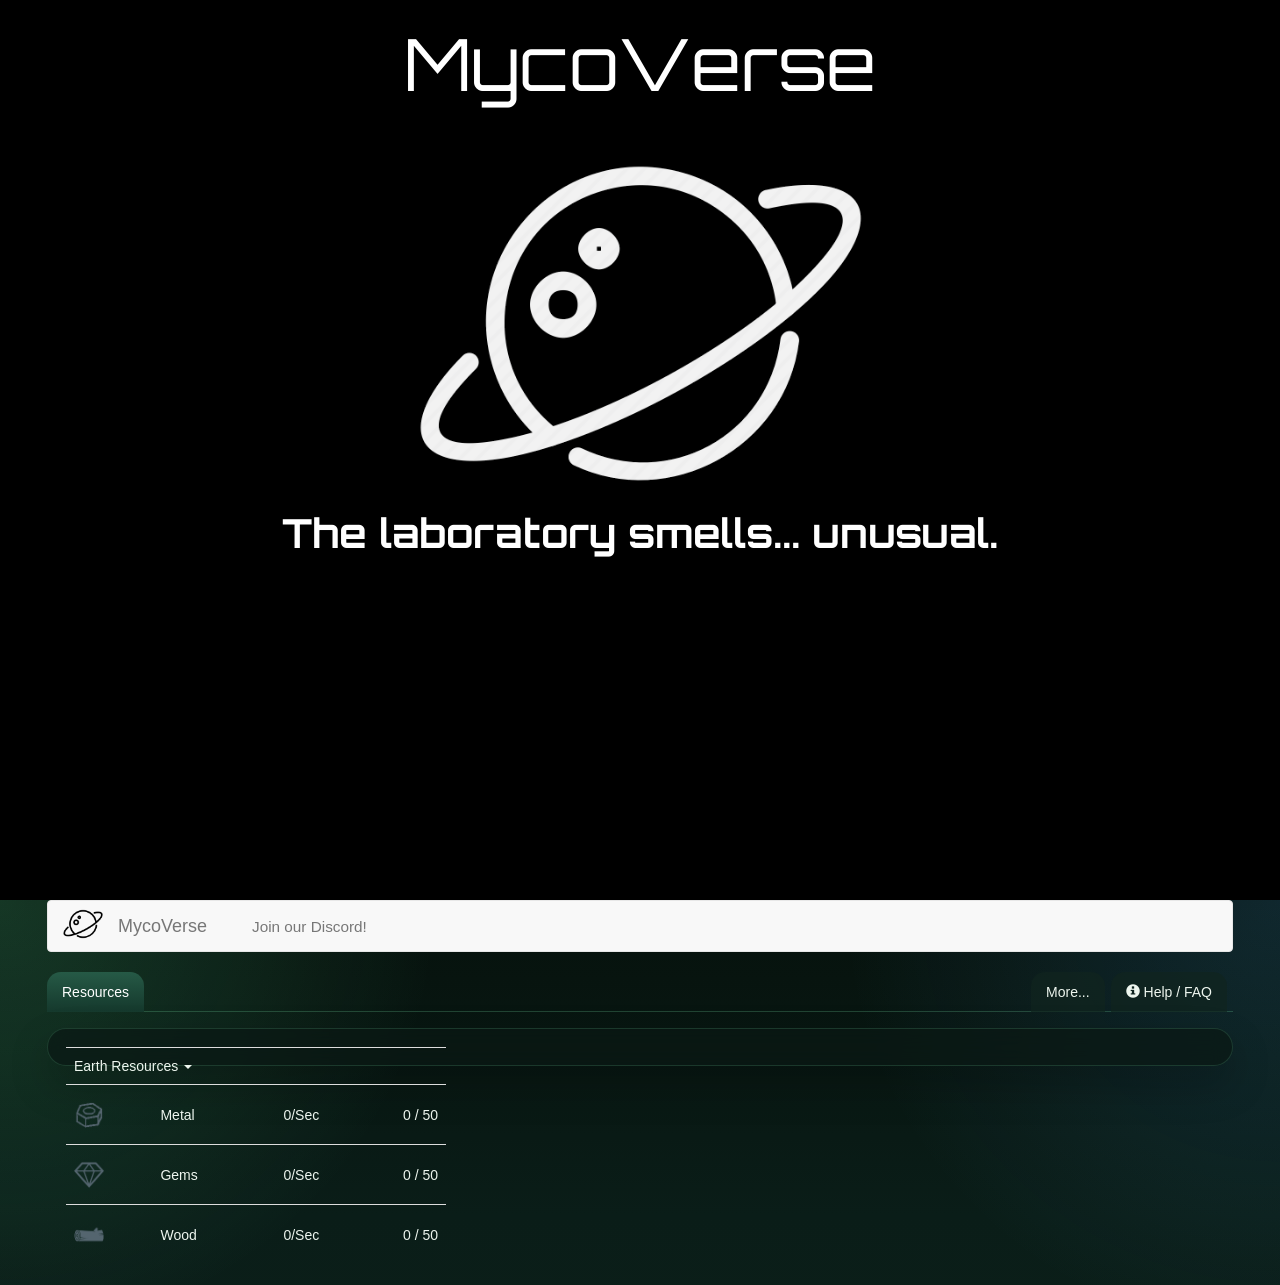
==== commit d0656c28: "Alpha 0.28.0 - Responsive UI Foundation" ====
--- a/index.html
+++ b/index.html
@@ -7265,6 +7265,7 @@
 <script type="text/javascript" src="ui/marketUI.js"></script>
 <script type="text/javascript" src="ui/minerShopUI.js"></script>
 <script type="text/javascript" src="ui/frontendUI.js"></script>
+<script type="text/javascript" src="ui/responsiveUI.js"></script>
 <script type="text/javascript" src="ui/accessUI.js"></script>
 
 <script type="text/javascript" src="core.js"></script>
--- a/style.css
+++ b/style.css
@@ -1036,3 +1036,83 @@
 /* Alpha 0.27.0 — Guild Foundation */
 .myco-guild-hero{display:grid;grid-template-columns:1.4fr .8fr;gap:18px;align-items:center;margin-bottom:18px;padding:22px;border-radius:20px;background:linear-gradient(135deg,rgba(19,55,43,.9),rgba(12,30,25,.85));border:1px solid rgba(122,255,185,.18)}
 .myco-guild-level{background:rgba(255,255,255,.045);border-radius:16px;padding:16px}.myco-guild-level span,.myco-guild-level small{display:block;color:#9ab4a5}.myco-guild-level strong{display:block;font-size:36px;color:#fff}.myco-guild-level progress,.myco-guild-quest progress{width:100%;height:14px;margin:8px 0}.myco-guild-quest{display:grid;grid-template-columns:1fr auto;gap:16px;align-items:center;padding:14px 0;border-bottom:1px solid rgba(255,255,255,.065)}.myco-guild-quest p{margin:4px 0;color:#bcd0c2}@media(max-width:900px){.myco-guild-hero,.myco-guild-quest{grid-template-columns:1fr}}
+
+/* ===== Alpha 0.28.0 Responsive UI Foundation ===== */
+:root{--myco-ui-scale:1;--myco-mobile-nav-height:70px}
+html{font-size:calc(16px * var(--myco-ui-scale))}
+body{overflow-x:hidden}
+img,svg,canvas,video{max-width:100%;height:auto}
+#game,.container{width:100%;max-width:1580px}
+#tabContent,.tab-content,.tab-pane{min-width:0}
+.table-responsive,.myco-table-scroll{width:100%;overflow-x:auto;-webkit-overflow-scrolling:touch}
+table{max-width:100%}
+input,select,textarea,button{max-width:100%}
+.myco-responsive-settings-grid{display:grid;grid-template-columns:repeat(2,minmax(0,1fr));gap:12px;margin-top:14px}
+.myco-responsive-settings-grid label{display:flex;align-items:center;gap:10px;padding:12px;border-radius:12px;background:rgba(255,255,255,.04)}
+.myco-scale-setting{grid-column:1/-1}.myco-scale-setting input{flex:1}
+.myco-mobile-nav,.myco-responsive-drawer{display:none}
+.myco-responsive-drawer{position:fixed;z-index:12000;left:8px;right:8px;bottom:calc(var(--myco-mobile-nav-height) + 8px);max-height:68vh;overflow:auto;padding:16px;border-radius:20px;background:#0a1b16;border:1px solid rgba(121,255,184,.22);box-shadow:0 25px 70px #000}
+.myco-responsive-drawer.open{display:block}
+.myco-responsive-drawer-head{display:flex;justify-content:space-between;align-items:center;margin-bottom:12px}
+.myco-responsive-drawer-grid{display:grid;grid-template-columns:repeat(2,minmax(0,1fr));gap:8px}
+.myco-responsive-drawer-item{min-height:48px;padding:10px;border-radius:12px;border:1px solid rgba(255,255,255,.08);background:rgba(255,255,255,.05);color:#eef8f1;text-align:left}
+.myco-responsive-drawer-item.locked{opacity:.45}
+.myco-large-buttons .btn,.myco-large-buttons button,.myco-large-buttons select,.myco-large-buttons input[type="text"],.myco-large-buttons input[type="number"]{min-height:48px}
+.myco-compact-ui .tab-content>.tab-pane,.myco-compact-ui .myco-panel,.myco-compact-ui .myco-miner-card,.myco-compact-ui .myco-offer-card{padding:12px}
+.myco-compact-ui .myco-panel-grid,.myco-compact-ui .myco-market-grid,.myco-compact-ui .myco-miner-grid{gap:10px}
+.myco-hud-collapsed .myco-command-wallet,.myco-hud-collapsed .myco-hero-banner{display:none!important}
+.myco-hud-collapsed .myco-command-bar{grid-template-columns:1fr auto}
+.myco-reduced-motion *,.myco-reduced-motion *::before,.myco-reduced-motion *::after{animation-duration:.001ms!important;animation-iteration-count:1!important;transition-duration:.001ms!important;scroll-behavior:auto!important}
+@media (prefers-reduced-motion:reduce){*,*::before,*::after{animation-duration:.001ms!important;animation-iteration-count:1!important;transition-duration:.001ms!important;scroll-behavior:auto!important}}
+
+@media (max-width:1199px){
+  #game.container{max-width:100%;padding-left:12px;padding-right:12px}
+  .myco-market-grid,.myco-miner-grid,.myco-artifact-grid,.myco-structure-grid{grid-template-columns:repeat(2,minmax(0,1fr))}
+  .myco-command-bar{grid-template-columns:1fr 1fr}.myco-command-actions{grid-column:1/-1}
+  .myco-hero-banner{grid-template-columns:1fr}.myco-hero-stats{grid-template-columns:repeat(3,minmax(0,1fr))}
+}
+@media (max-width:899px){
+  body{padding-bottom:calc(var(--myco-mobile-nav-height) + env(safe-area-inset-bottom,0px) + 8px)}
+  #tabList{display:flex;overflow-x:auto;white-space:nowrap;padding-bottom:5px;scrollbar-width:thin}
+  #tabList>li{float:none;flex:0 0 auto}
+  .myco-mobile-nav{position:fixed;z-index:11000;left:0;right:0;bottom:0;display:grid;grid-template-columns:repeat(6,1fr);min-height:var(--myco-mobile-nav-height);padding:6px 6px calc(6px + env(safe-area-inset-bottom,0px));background:rgba(5,16,12,.97);border-top:1px solid rgba(126,255,188,.2);box-shadow:0 -12px 35px rgba(0,0,0,.4)}
+  .myco-mobile-nav button{min-width:0;border:0;background:transparent;color:#d8eee0;font-size:10px;padding:4px 2px;display:flex;flex-direction:column;align-items:center;justify-content:center;gap:3px}
+  .myco-mobile-nav button span{font-size:20px;line-height:1}
+  .myco-command-bar,.myco-panel-grid,.myco-colony-columns,.myco-ascension-layout,.myco-guild-hero,.myco-market-head{grid-template-columns:1fr!important}
+  .myco-command-wallet,.myco-hero-stats,.myco-colony-stats{grid-template-columns:repeat(2,minmax(0,1fr))}
+  .myco-command-actions{display:grid;grid-template-columns:repeat(2,minmax(0,1fr));width:100%}
+  .myco-command-actions .btn{width:100%;margin:0}
+  .myco-market-grid,.myco-miner-grid,.myco-artifact-grid,.myco-structure-grid,.myco-planet-grid,.myco-boss-grid{grid-template-columns:1fr!important}
+  .myco-title-card{max-height:92vh;overflow:auto;padding:22px}.myco-title-actions,.myco-title-grid{grid-template-columns:1fr}
+  .myco-gate-overlay{padding:6px}.myco-gate-arena{border-radius:16px;padding:12px}.myco-gate-header{grid-template-columns:1fr}
+  .myco-form-row,.myco-offer-footer,.myco-planet-actions,.myco-filter-row{flex-wrap:wrap}
+  .myco-form-row>*{flex:1 1 100%}
+  #uiTab .container,#saveTab .container{max-width:100%!important;padding:0}
+  #uiTab table,#saveTab table{display:block;overflow-x:auto}
+  #impexpField{width:100%!important}
+}
+@media (max-width:599px){
+  :root{--myco-mobile-nav-height:66px}
+  html{font-size:calc(15px * var(--myco-ui-scale))}
+  #game.container{padding-left:7px;padding-right:7px}
+  .navbar{margin-bottom:8px}.navbar-header{display:flex;align-items:center}
+  .myco-topbar .navbar-brand{font-size:17px}
+  .tab-content>.tab-pane{padding:10px!important;margin-top:8px;border-radius:14px}
+  .myco-command-bar,.myco-hero-banner,.myco-panel{padding:14px;border-radius:16px;margin-bottom:10px}
+  .myco-command-profile{min-width:0}.myco-command-profile strong,.myco-command-sub{overflow:hidden;text-overflow:ellipsis;white-space:nowrap;display:block}
+  .myco-command-wallet,.myco-hero-stats,.myco-colony-stats,.myco-responsive-settings-grid{grid-template-columns:1fr}
+  .myco-scale-setting{grid-column:auto}
+  .myco-hero-banner h1{font-size:27px}.myco-title-card h1{font-size:30px}
+  .myco-wallet-chip strong,.myco-wallet-card strong{font-size:19px}
+  .myco-offer-card,.myco-miner-card{padding:14px;border-radius:14px}
+  .myco-offer-footer,.myco-sell-row,.myco-history-row,.myco-kv-list>div{align-items:flex-start;flex-direction:column}
+  .myco-offer-footer .btn,.myco-sell-row .btn,.myco-planet-actions .btn{width:100%}
+  .myco-responsive-drawer-grid{grid-template-columns:1fr}
+  .myco-responsive-drawer{left:5px;right:5px;padding:12px}
+  .myco-mobile-nav button{font-size:9px}.myco-mobile-nav button span{font-size:18px}
+  h1{font-size:28px}h2{font-size:23px}h3{font-size:19px}
+  .btn{white-space:normal}
+}
+@media (orientation:landscape) and (max-height:520px) and (max-width:899px){
+  :root{--myco-mobile-nav-height:52px}.myco-mobile-nav button span{font-size:16px}.myco-mobile-nav button{font-size:8px}.myco-responsive-drawer{max-height:72vh}
+}
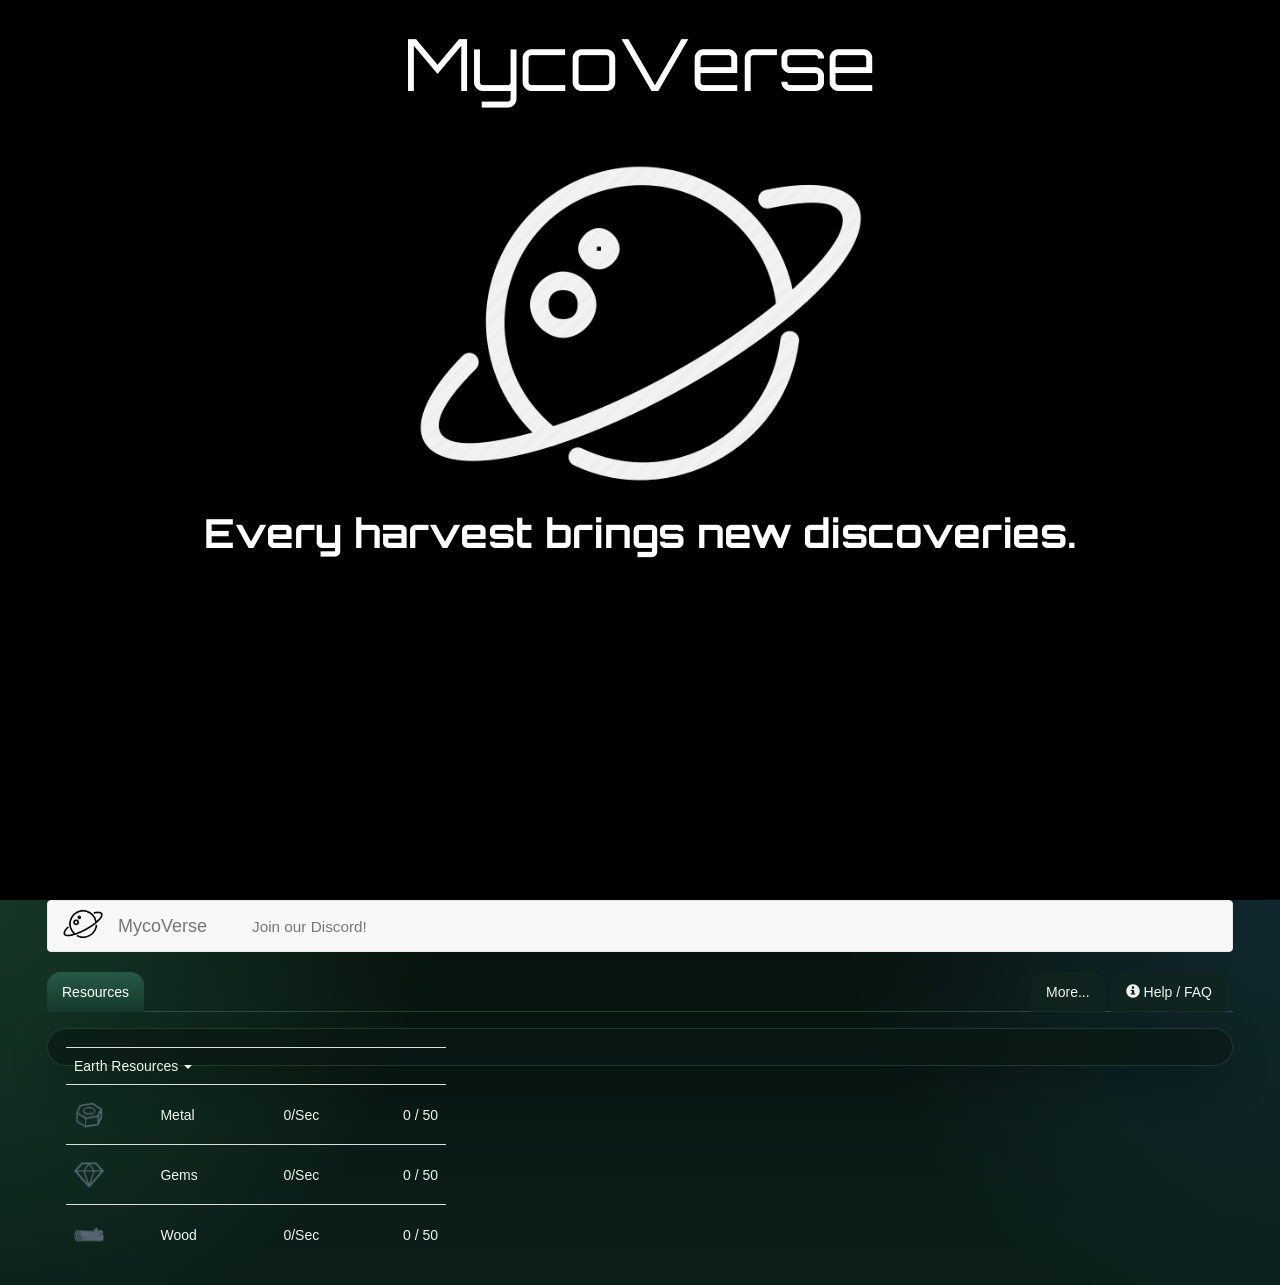
==== commit b82799d6: "Alpha 0.29.0 - Achievements and Collections" ====
--- a/index.html
+++ b/index.html
@@ -7205,6 +7205,8 @@
 <script type="text/javascript" src="data/artifacts/artifactLogic.js"></script>
 <script type="text/javascript" src="data/guild/guildData.js"></script>
 <script type="text/javascript" src="data/guild/guildLogic.js"></script>
+<script type="text/javascript" src="data/collections/collectionData.js"></script>
+<script type="text/javascript" src="data/collections/collectionLogic.js"></script>
 <script type="text/javascript" src="data/research/researchData.js"></script>
 <script type="text/javascript" src="data/research/researchLogic.js"></script>
 <script type="text/javascript" src="data/ascension/ascensionData.js"></script>
@@ -7251,6 +7253,7 @@
 <script type="text/javascript" src="ui/bossUI.js"></script>
 <script type="text/javascript" src="ui/worldBossUI.js"></script>
 <script type="text/javascript" src="ui/guildUI.js"></script>
+<script type="text/javascript" src="ui/collectionUI.js"></script>
 <script type="text/javascript" src="ui/unionUI.js"></script>
 <script type="text/javascript" src="ui/economyUI.js"></script>
 <script type="text/javascript" src="ui/goldenEventUI.js"></script>
--- a/style.css
+++ b/style.css
@@ -1116,3 +1116,10 @@
 @media (orientation:landscape) and (max-height:520px) and (max-width:899px){
   :root{--myco-mobile-nav-height:52px}.myco-mobile-nav button span{font-size:16px}.myco-mobile-nav button{font-size:8px}.myco-responsive-drawer{max-height:72vh}
 }
+
+/* ===== Alpha 0.29.0 Achievements & Collections ===== */
+.myco-collection-hero{display:grid;grid-template-columns:1.4fr .6fr;gap:18px;align-items:center;margin-bottom:18px;padding:22px;border-radius:20px;background:linear-gradient(135deg,rgba(13,42,31,.9),rgba(25,28,58,.82));border:1px solid rgba(126,255,192,.16)}
+.myco-collection-score{background:rgba(255,255,255,.045);padding:18px;border-radius:18px}.myco-collection-score span{display:block;color:#9bc8ae;font-size:12px}.myco-collection-score strong{display:block;font-size:34px;margin:4px 0}.myco-collection-score progress,.myco-achievement-card progress{width:100%;height:12px}
+.myco-achievement-tabs{display:flex;gap:8px;flex-wrap:wrap;margin-bottom:16px}.myco-achievement-grid{display:grid;grid-template-columns:repeat(auto-fit,minmax(270px,1fr));gap:14px}.myco-achievement-card{padding:18px;border-radius:18px;background:rgba(255,255,255,.04);border:1px solid rgba(255,255,255,.07);display:flex;flex-direction:column;min-height:270px}.myco-achievement-card.complete{border-color:rgba(255,190,66,.45);box-shadow:inset 0 0 24px rgba(255,190,66,.05)}.myco-achievement-card.claimed{opacity:.78;border-color:rgba(93,225,145,.35)}.myco-achievement-top{display:flex;justify-content:space-between;gap:12px}.myco-achievement-top h4{margin:6px 0 8px}.myco-achievement-category{text-transform:uppercase;letter-spacing:.12em;font-size:10px;color:#86bd9d}.myco-achievement-state{font-size:24px}.myco-achievement-card p{color:#c6d7cc;flex:1}.myco-achievement-progress{font-size:12px;color:#9eb4a6;margin:6px 0}.myco-achievement-reward{min-height:38px;color:#f4cf75;font-size:12px;margin-bottom:10px}
+.myco-book-head{display:flex;justify-content:space-between;align-items:center;gap:16px;flex-wrap:wrap}.myco-collection-grid{display:grid;grid-template-columns:repeat(auto-fit,minmax(230px,1fr));gap:12px}.myco-collection-entry{display:flex;align-items:center;gap:12px;padding:14px;border-radius:16px;background:rgba(255,255,255,.04);border:1px solid rgba(255,255,255,.06)}.myco-collection-entry.locked{filter:grayscale(1);opacity:.55}.myco-collection-entry.owned{border-color:rgba(84,220,145,.22)}.myco-collection-icon{width:38px;height:38px;display:flex;align-items:center;justify-content:center;border-radius:12px;background:rgba(91,225,151,.12);font-weight:bold;color:#7ff0ab}
+@media(max-width:900px){.myco-collection-hero{grid-template-columns:1fr}.myco-achievement-grid,.myco-collection-grid{grid-template-columns:1fr}.myco-achievement-card{min-height:0}.myco-book-head{align-items:flex-start;flex-direction:column}}
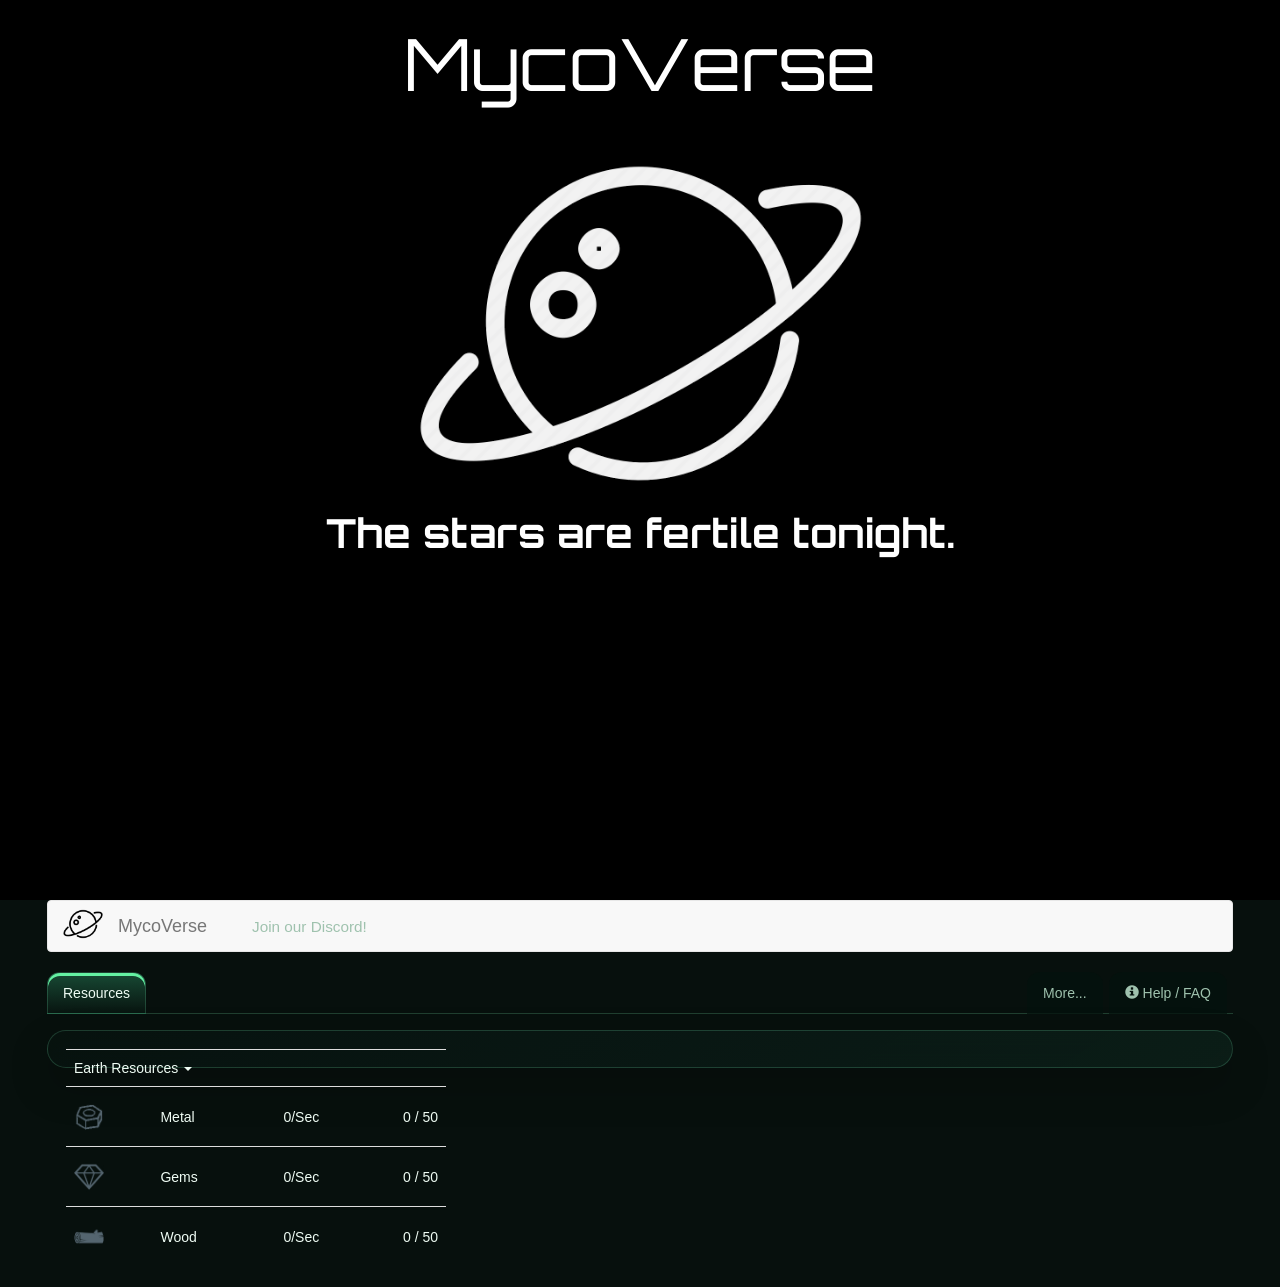
==== commit d2ef4386: "Alpha 0.31.0 - Visual identity and planet themes" ====
--- a/index.html
+++ b/index.html
@@ -7205,6 +7205,8 @@
 <script type="text/javascript" src="data/artifacts/artifactLogic.js"></script>
 <script type="text/javascript" src="data/guild/guildData.js"></script>
 <script type="text/javascript" src="data/guild/guildLogic.js"></script>
+<script type="text/javascript" src="data/campaign/campaignData.js"></script>
+<script type="text/javascript" src="data/campaign/campaignLogic.js"></script>
 <script type="text/javascript" src="data/collections/collectionData.js"></script>
 <script type="text/javascript" src="data/collections/collectionLogic.js"></script>
 <script type="text/javascript" src="data/research/researchData.js"></script>
@@ -7253,6 +7255,7 @@
 <script type="text/javascript" src="ui/bossUI.js"></script>
 <script type="text/javascript" src="ui/worldBossUI.js"></script>
 <script type="text/javascript" src="ui/guildUI.js"></script>
+<script type="text/javascript" src="ui/campaignUI.js"></script>
 <script type="text/javascript" src="ui/collectionUI.js"></script>
 <script type="text/javascript" src="ui/unionUI.js"></script>
 <script type="text/javascript" src="ui/economyUI.js"></script>
@@ -7269,6 +7272,7 @@
 <script type="text/javascript" src="ui/minerShopUI.js"></script>
 <script type="text/javascript" src="ui/frontendUI.js"></script>
 <script type="text/javascript" src="ui/responsiveUI.js"></script>
+<script type="text/javascript" src="ui/designThemeUI.js"></script>
 <script type="text/javascript" src="ui/accessUI.js"></script>
 
 <script type="text/javascript" src="core.js"></script>
--- a/style.css
+++ b/style.css
@@ -1123,3 +1123,420 @@
 .myco-achievement-tabs{display:flex;gap:8px;flex-wrap:wrap;margin-bottom:16px}.myco-achievement-grid{display:grid;grid-template-columns:repeat(auto-fit,minmax(270px,1fr));gap:14px}.myco-achievement-card{padding:18px;border-radius:18px;background:rgba(255,255,255,.04);border:1px solid rgba(255,255,255,.07);display:flex;flex-direction:column;min-height:270px}.myco-achievement-card.complete{border-color:rgba(255,190,66,.45);box-shadow:inset 0 0 24px rgba(255,190,66,.05)}.myco-achievement-card.claimed{opacity:.78;border-color:rgba(93,225,145,.35)}.myco-achievement-top{display:flex;justify-content:space-between;gap:12px}.myco-achievement-top h4{margin:6px 0 8px}.myco-achievement-category{text-transform:uppercase;letter-spacing:.12em;font-size:10px;color:#86bd9d}.myco-achievement-state{font-size:24px}.myco-achievement-card p{color:#c6d7cc;flex:1}.myco-achievement-progress{font-size:12px;color:#9eb4a6;margin:6px 0}.myco-achievement-reward{min-height:38px;color:#f4cf75;font-size:12px;margin-bottom:10px}
 .myco-book-head{display:flex;justify-content:space-between;align-items:center;gap:16px;flex-wrap:wrap}.myco-collection-grid{display:grid;grid-template-columns:repeat(auto-fit,minmax(230px,1fr));gap:12px}.myco-collection-entry{display:flex;align-items:center;gap:12px;padding:14px;border-radius:16px;background:rgba(255,255,255,.04);border:1px solid rgba(255,255,255,.06)}.myco-collection-entry.locked{filter:grayscale(1);opacity:.55}.myco-collection-entry.owned{border-color:rgba(84,220,145,.22)}.myco-collection-icon{width:38px;height:38px;display:flex;align-items:center;justify-content:center;border-radius:12px;background:rgba(91,225,151,.12);font-weight:bold;color:#7ff0ab}
 @media(max-width:900px){.myco-collection-hero{grid-template-columns:1fr}.myco-achievement-grid,.myco-collection-grid{grid-template-columns:1fr}.myco-achievement-card{min-height:0}.myco-book-head{align-items:flex-start;flex-direction:column}}
+
+/* =============================
+   Alpha 0.30.0 — Campaign UI
+   ============================= */
+.myco-campaign-hero {
+    display: grid;
+    grid-template-columns: 2.2fr 1fr;
+    gap: 16px;
+    padding: 18px 20px;
+    border: 1px solid rgba(120,255,190,0.14);
+    border-radius: 18px;
+    background: linear-gradient(135deg, rgba(14,31,26,0.96), rgba(24,49,40,0.94));
+    margin-bottom: 14px;
+}
+.myco-campaign-score,
+.myco-campaign-header-badge {
+    border: 1px solid rgba(120,255,190,0.18);
+    background: rgba(255,255,255,0.04);
+    border-radius: 16px;
+    padding: 14px;
+}
+.myco-campaign-score strong,
+.myco-campaign-header-badge {
+    display: block;
+    font-size: 24px;
+    margin: 6px 0;
+}
+.myco-campaign-layout {
+    display: grid;
+    grid-template-columns: minmax(260px, 320px) minmax(0, 1fr);
+    gap: 16px;
+}
+.myco-campaign-chapter-list {
+    display: grid;
+    gap: 12px;
+}
+.myco-campaign-chapter-card {
+    width: 100%;
+    text-align: left;
+    border-radius: 16px;
+    border: 1px solid rgba(120,255,190,0.14);
+    background: rgba(255,255,255,0.03);
+    padding: 14px;
+    transition: transform .12s ease, border-color .12s ease, background .12s ease;
+    color: inherit;
+}
+.myco-campaign-chapter-card:hover:not([disabled]),
+.myco-campaign-chapter-card.active {
+    transform: translateY(-1px);
+    border-color: rgba(120,255,190,0.34);
+    background: rgba(86,227,159,0.08);
+}
+.myco-campaign-chapter-card[disabled] {
+    opacity: .55;
+    cursor: not-allowed;
+}
+.myco-campaign-card-top,
+.myco-campaign-journal-top,
+.myco-campaign-mission-head {
+    display: flex;
+    align-items: center;
+    justify-content: space-between;
+    gap: 10px;
+}
+.myco-campaign-card-top h4,
+.myco-campaign-chapter-card h4,
+.myco-campaign-block h4 {
+    margin: 8px 0 6px;
+}
+.myco-campaign-status {
+    font-size: 12px;
+    color: #afeecb;
+}
+.myco-campaign-main .myco-panel-head { margin-bottom: 12px; }
+.myco-campaign-description { margin-bottom: 14px; color: #d8f3e5; }
+.myco-campaign-grid {
+    display: grid;
+    grid-template-columns: repeat(2, minmax(0, 1fr));
+    gap: 14px;
+    margin-bottom: 14px;
+}
+.myco-campaign-block {
+    border: 1px solid rgba(120,255,190,0.14);
+    border-radius: 14px;
+    background: rgba(255,255,255,0.03);
+    padding: 14px;
+}
+.myco-campaign-scene {
+    border-left: 3px solid rgba(86,227,159,0.42);
+    padding-left: 10px;
+    margin-bottom: 10px;
+    color: #e7fff4;
+}
+.myco-campaign-mission { margin-bottom: 12px; }
+.myco-campaign-mission.complete strong { color: #7df2b7; }
+.myco-campaign-mission progress,
+.myco-campaign-score progress,
+.myco-campaign-chapter-card progress {
+    width: 100%;
+    height: 12px;
+    margin-top: 6px;
+}
+.myco-campaign-choice-list {
+    display: grid;
+    gap: 10px;
+}
+.myco-campaign-choice {
+    display: block;
+    width: 100%;
+    text-align: left;
+    border-radius: 14px;
+    border: 1px solid rgba(120,255,190,0.18);
+    background: rgba(255,255,255,0.04);
+    padding: 12px;
+    color: inherit;
+}
+.myco-campaign-choice strong,
+.myco-campaign-choice span,
+.myco-campaign-choice small {
+    display: block;
+}
+.myco-campaign-choice span { margin: 4px 0 8px; }
+.myco-campaign-choice.selected {
+    border-color: rgba(255, 211, 105, 0.6);
+    background: rgba(255, 211, 105, 0.08);
+}
+.myco-campaign-journal { display: grid; gap: 12px; }
+.myco-campaign-journal-entry {
+    border: 1px solid rgba(120,255,190,0.12);
+    border-radius: 14px;
+    padding: 12px 14px;
+    background: rgba(255,255,255,0.03);
+}
+
+@media (max-width: 991px) {
+    .myco-campaign-hero,
+    .myco-campaign-layout,
+    .myco-campaign-grid {
+        grid-template-columns: 1fr;
+    }
+}
+
+/* =========================================================
+   Alpha 0.31.0 — Visual Identity & Planet Themes
+   ========================================================= */
+:root {
+    --myco-primary: #64f0a2;
+    --myco-primary-2: #2b9d6a;
+    --myco-danger: #ff647c;
+    --myco-gold: #ffd36a;
+    --myco-ink: #07100d;
+    --myco-panel: rgba(8, 21, 17, .86);
+    --myco-panel-soft: rgba(255, 255, 255, .045);
+    --myco-border: rgba(130, 255, 194, .18);
+    --myco-text: #effcf4;
+    --myco-muted: #9fc2ae;
+    --myco-planet-background: url("assets/themes/mycoPrime.svg");
+}
+
+html, body { min-height: 100%; }
+body {
+    color: var(--myco-text);
+    background-color: var(--myco-ink);
+    background-image:
+        linear-gradient(180deg, rgba(3, 9, 7, .58), rgba(3, 10, 8, .90)),
+        var(--myco-planet-background);
+    background-size: cover;
+    background-position: center top;
+    background-attachment: fixed;
+    transition: background-image .45s ease, color .2s ease;
+}
+body::before {
+    content: "";
+    position: fixed;
+    inset: 0;
+    pointer-events: none;
+    z-index: -1;
+    background:
+        radial-gradient(circle at 14% 20%, color-mix(in srgb, var(--myco-primary) 18%, transparent), transparent 30%),
+        radial-gradient(circle at 86% 12%, color-mix(in srgb, var(--myco-primary-2) 22%, transparent), transparent 34%),
+        linear-gradient(180deg, transparent 55%, rgba(1, 7, 5, .65));
+}
+body.myco-backgrounds-off {
+    background-image: linear-gradient(180deg, #06110c, #0b2018 58%, #07110d);
+}
+body[data-myco-quality="medium"] { background-size: auto 100vh; }
+body[data-myco-quality="low"] { background-attachment: scroll; }
+body.myco-effects-off::before { display: none; }
+
+.myco-shell { position: relative; z-index: 1; }
+.myco-topbar,
+.myco-command-bar,
+.myco-hero-banner,
+.myco-panel,
+.tab-content > .tab-pane,
+.myco-title-card,
+.myco-responsive-drawer {
+    border-color: var(--myco-border) !important;
+    background: linear-gradient(145deg, rgba(7, 18, 15, .93), rgba(12, 31, 25, .86)) !important;
+    box-shadow: 0 22px 60px rgba(0, 0, 0, .34), inset 0 1px 0 rgba(255,255,255,.035);
+}
+.myco-command-bar,
+.myco-hero-banner,
+.myco-panel,
+.tab-content > .tab-pane { backdrop-filter: blur(14px); }
+
+.myco-topbar.navbar {
+    border-radius: 0 0 18px 18px;
+    border-top: 0;
+}
+.myco-topbar .navbar-brand {
+    font-weight: 900;
+    letter-spacing: .12em;
+    color: var(--myco-primary) !important;
+    text-shadow: 0 0 18px color-mix(in srgb, var(--myco-primary) 55%, transparent);
+}
+
+.btn {
+    border-radius: 12px;
+    border-width: 1px;
+    font-weight: 700;
+    letter-spacing: .015em;
+    transition: transform .12s ease, box-shadow .12s ease, filter .12s ease;
+}
+.btn:hover:not([disabled]) { transform: translateY(-1px); filter: brightness(1.06); }
+.btn:active:not([disabled]) { transform: translateY(0); }
+.btn-success,
+.btn-primary {
+    color: #06110d !important;
+    background: linear-gradient(135deg, var(--myco-primary), var(--myco-primary-2)) !important;
+    border-color: color-mix(in srgb, var(--myco-primary) 60%, white 12%) !important;
+    box-shadow: 0 8px 24px color-mix(in srgb, var(--myco-primary) 22%, transparent);
+}
+.btn-warning {
+    color: #221504 !important;
+    background: linear-gradient(135deg, var(--myco-gold), #f39b3f) !important;
+    border-color: rgba(255, 211, 106, .7) !important;
+}
+.btn-danger {
+    background: linear-gradient(135deg, var(--myco-danger), #a92d55) !important;
+    border-color: color-mix(in srgb, var(--myco-danger) 70%, white 8%) !important;
+}
+.btn-default,
+.myco-ghost-button {
+    color: var(--myco-text) !important;
+    background: rgba(255,255,255,.055) !important;
+    border-color: var(--myco-border) !important;
+}
+
+.nav-tabs > li > a {
+    border-radius: 13px 13px 0 0;
+    background: rgba(5, 18, 14, .74);
+    border: 1px solid transparent !important;
+    color: var(--myco-muted) !important;
+}
+.nav-tabs > li.active > a,
+.nav-tabs > li > a:hover {
+    color: var(--myco-text) !important;
+    border-color: var(--myco-border) !important;
+    background: linear-gradient(180deg, color-mix(in srgb, var(--myco-primary-2) 38%, #0b1814), rgba(8,22,17,.96)) !important;
+    box-shadow: inset 0 3px 0 var(--myco-primary);
+}
+
+.myco-eyebrow,
+.myco-achievement-category,
+.myco-command-label,
+.myco-offer-type { color: var(--myco-primary); }
+.myco-small-note,
+.myco-command-sub,
+.text-muted { color: var(--myco-muted) !important; }
+a { color: var(--myco-primary); }
+a:hover { color: color-mix(in srgb, var(--myco-primary) 72%, white); }
+
+progress,
+.myco-native-progress {
+    accent-color: var(--myco-primary);
+    border: 0;
+    border-radius: 99px;
+    overflow: hidden;
+    background: rgba(255,255,255,.08);
+}
+progress::-webkit-progress-bar { background: rgba(255,255,255,.08); border-radius: 99px; }
+progress::-webkit-progress-value { background: linear-gradient(90deg, var(--myco-primary-2), var(--myco-primary)); border-radius: 99px; }
+progress::-moz-progress-bar { background: linear-gradient(90deg, var(--myco-primary-2), var(--myco-primary)); border-radius: 99px; }
+
+.myco-command-bar { border-radius: 22px; }
+.myco-avatar,
+.myco-logo-mark {
+    background: linear-gradient(145deg, color-mix(in srgb, var(--myco-primary-2) 65%, #0b1c16), color-mix(in srgb, var(--myco-primary) 35%, #10271f));
+    border-color: color-mix(in srgb, var(--myco-primary) 40%, transparent);
+    box-shadow: 0 0 26px color-mix(in srgb, var(--myco-primary) 22%, transparent);
+}
+.myco-wallet-chip,
+.myco-wallet-card,
+.myco-hero-stats article {
+    border: 1px solid rgba(255,255,255,.055);
+    background: linear-gradient(145deg, rgba(255,255,255,.055), rgba(255,255,255,.025));
+}
+.myco-wallet-chip strong,
+.myco-wallet-card strong,
+.myco-hero-stats strong { color: var(--myco-primary); }
+
+.myco-hero-banner {
+    min-height: 260px;
+    position: relative;
+    overflow: hidden;
+    background:
+        linear-gradient(90deg, rgba(5,16,12,.96) 0%, rgba(5,17,13,.83) 54%, rgba(5,16,12,.28) 100%),
+        var(--myco-planet-background) center/cover !important;
+}
+.myco-hero-banner::after {
+    content: "";
+    position: absolute;
+    width: 280px;
+    height: 280px;
+    border-radius: 50%;
+    right: 7%;
+    top: -30px;
+    border: 1px solid color-mix(in srgb, var(--myco-primary) 35%, transparent);
+    box-shadow: inset 0 0 70px color-mix(in srgb, var(--myco-primary) 22%, transparent), 0 0 80px color-mix(in srgb, var(--myco-primary) 16%, transparent);
+    opacity: .72;
+}
+.myco-hero-banner > * { position: relative; z-index: 1; }
+.myco-hero-banner h1 { font-size: clamp(32px, 4vw, 58px); line-height: 1; max-width: 760px; }
+.myco-hero-actions { display: flex; flex-wrap: wrap; gap: 10px; margin-top: 18px; }
+
+.myco-title-screen { background: rgba(1, 5, 4, .5); }
+.myco-title-backdrop {
+    background:
+        linear-gradient(90deg, rgba(2,7,5,.95), rgba(2,8,6,.72) 55%, rgba(2,7,5,.45)),
+        var(--myco-planet-background) center/cover !important;
+}
+.myco-title-card { overflow: hidden; }
+.myco-title-orb {
+    position: absolute;
+    width: 440px;
+    height: 440px;
+    right: -150px;
+    top: -170px;
+    border-radius: 50%;
+    background: radial-gradient(circle at 35% 35%, color-mix(in srgb, var(--myco-primary) 65%, white), var(--myco-primary-2) 40%, rgba(0,0,0,.1) 72%);
+    box-shadow: 0 0 100px color-mix(in srgb, var(--myco-primary) 28%, transparent);
+    opacity: .48;
+}
+.myco-title-card > * { position: relative; z-index: 1; }
+.myco-title-logo { display: flex; align-items: center; gap: 12px; font-weight: 900; letter-spacing: .16em; color: var(--myco-primary); }
+.myco-logo-mark { display: inline-flex; align-items: center; justify-content: center; width: 42px; height: 42px; border-radius: 14px; color: #fff; }
+
+.myco-planet-grid { gap: 20px; }
+.myco-planet-card {
+    position: relative;
+    overflow: hidden;
+    border: 1px solid var(--myco-border);
+    border-radius: 22px;
+    background:
+        linear-gradient(90deg, rgba(5,14,11,.96), rgba(5,14,11,.78) 58%, rgba(5,14,11,.44)),
+        var(--planet-card-bg) center/cover;
+    box-shadow: 0 18px 44px rgba(0,0,0,.32);
+}
+.myco-planet-card.active {
+    border-color: color-mix(in srgb, var(--myco-primary) 70%, white 8%);
+    box-shadow: 0 0 0 1px color-mix(in srgb, var(--myco-primary) 30%, transparent), 0 20px 60px color-mix(in srgb, var(--myco-primary) 18%, rgba(0,0,0,.35));
+}
+.myco-planet-card.locked { filter: grayscale(.72) brightness(.66); }
+.myco-planet-card .myco-planet-art {
+    background: radial-gradient(circle at center, color-mix(in srgb, var(--myco-primary) 16%, transparent), transparent 65%);
+}
+.myco-planet-card .myco-planet-art img { filter: drop-shadow(0 15px 26px rgba(0,0,0,.55)); }
+.myco-planet-bonus {
+    display: inline-flex;
+    padding: 6px 10px;
+    border-radius: 99px;
+    border: 1px solid color-mix(in srgb, var(--myco-primary) 32%, transparent);
+    background: color-mix(in srgb, var(--myco-primary) 8%, transparent);
+    color: var(--myco-primary);
+}
+
+.myco-miner-card,
+.myco-offer-card,
+.myco-achievement-card,
+.myco-collection-entry,
+.myco-campaign-block,
+.myco-campaign-chapter-card,
+.myco-campaign-journal-entry {
+    border-color: var(--myco-border) !important;
+    background: linear-gradient(145deg, rgba(255,255,255,.055), rgba(255,255,255,.022)) !important;
+}
+.myco-miner-card:hover,
+.myco-offer-card:hover,
+.myco-achievement-card:hover,
+.myco-collection-entry:hover {
+    border-color: color-mix(in srgb, var(--myco-primary) 45%, transparent) !important;
+}
+
+/* Rarity identity */
+.myco-miner-card.common, .rarity-common { --rarity-color: #a8b7ad; }
+.myco-miner-card.rare, .rarity-rare { --rarity-color: #55b8ff; }
+.myco-miner-card.epic, .rarity-epic { --rarity-color: #b46dff; }
+.myco-miner-card.legendary, .rarity-legendary { --rarity-color: #ffbe4d; }
+.myco-miner-card.mythic, .rarity-mythic { --rarity-color: #ff4f8f; }
+[class*="rarity-"] { color: var(--rarity-color); }
+
+.myco-mobile-nav {
+    border-color: var(--myco-border) !important;
+    background: rgba(5, 15, 12, .94) !important;
+    backdrop-filter: blur(16px);
+}
+.myco-mobile-nav button { color: var(--myco-muted); }
+.myco-mobile-nav button:hover { color: var(--myco-primary); }
+
+@media (max-width: 899px) {
+    body { background-attachment: scroll; }
+    .myco-hero-banner { min-height: auto; background-position: center !important; }
+    .myco-hero-banner::after { width: 180px; height: 180px; opacity: .28; }
+    .myco-title-orb { width: 280px; height: 280px; }
+    .myco-planet-card { background-position: center; }
+}
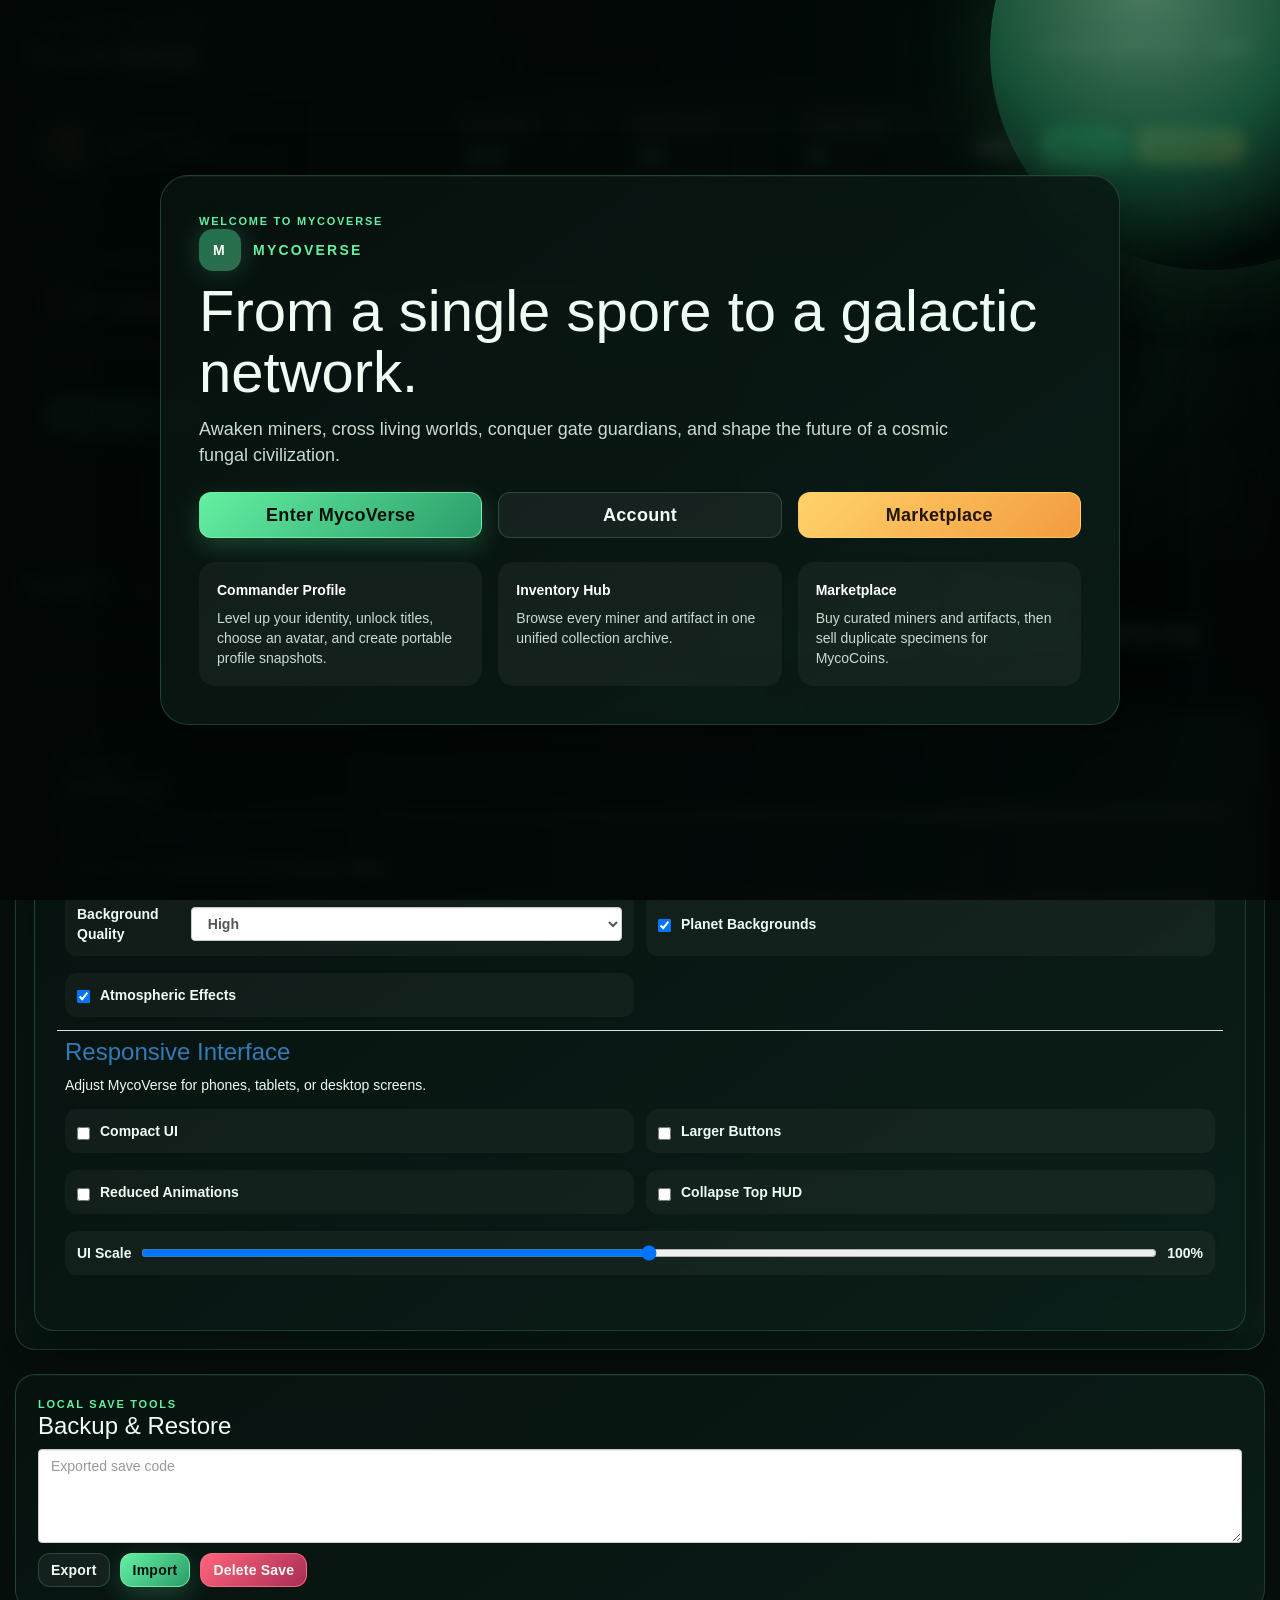
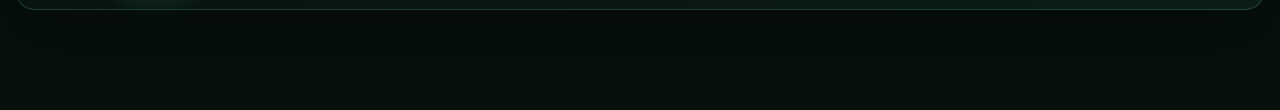
==== commit 1984951c: "Alpha 0.32.0 - Remove legacy Space Company mechanics" ====
--- a/index.html
+++ b/index.html
@@ -1,7290 +1,135 @@
 <!DOCTYPE html>
-<html style="height:100%">
+<html lang="en">
 <head>
-	<meta content="text/html; charset=utf-8" http-equiv="Content-Type" />
-	<meta name="viewport" content="width=device-width, initial-scale=1">
-	<title>MycoVerse</title>
-	<link href="SpaceCompanyFavicon.png" rel="shortcut icon" type="image/x-icon" />
-	<link href="lib/bootstrap.min.css" rel="stylesheet" type="text/css" id="theme_css"/>
-	<link href="lib/pnotify.custom.min.css" rel="stylesheet" type="text/css">
-	<link href="https://fonts.googleapis.com/css?family=Orbitron" rel="stylesheet">
-	<link href="style.css" rel="stylesheet">
-	<!-- <script>
-		kongregateAPI.loadAPI(function(){
-			window.kongregate = kongregateAPI.getAPI();
-			console.log("KongregateAPI Loaded");
-			// You can now access the Kongregate API with: kongregate.services.getUsername(), etc
-			// Proceed with loading your game...
-		});
+    <meta charset="utf-8">
+    <meta name="viewport" content="width=device-width, initial-scale=1, viewport-fit=cover">
+    <meta name="theme-color" content="#07150f">
+    <title>MycoVerse</title>
+    <link rel="icon" href="Icons/MycoVerseFavicon.png">
+    <link rel="stylesheet" href="lib/bootstrap.min.css">
+    <link rel="stylesheet" href="lib/pnotify.custom.min.css">
+    <link rel="stylesheet" href="style.css">
+</head>
+<body class="mycoverse-modern-core">
+    <div id="loadScreen" class="myco-loadscreen">
+        <div class="myco-modern-loader">
+            <div class="myco-modern-loader-mark">🍄</div>
+            <h1>MYCOVERSE</h1>
+            <p>Awakening the living network…</p>
+        </div>
+    </div>
 
-	</script> -->
-<!-- Meta tags -->
-	
-	<!-- Use this for more embed options. go here https://oembed.com/ to see those options. -->
-	<link type="application/json+oembed" href="oembed.json" />
-	
-    	<meta name="author" content="Sparticle999">
-    	<meta name="title" content="MycoVerse">
-    	<meta name="description" content="MycoVerse is an incremental strategy game where you grow a fungal civilization, evolve mushroom miners, explore mysterious planets, and build a living galactic empire.">
-    	<meta content="MycoVerse" property="og:title">
-    	<meta property="og:description" content="Grow a fungal civilization, evolve unique mushroom miners, explore mysterious planets, and expand the MycoVerse.">
-    	<meta content="MycoVerse" property="og:site_name">
-    	<meta property="og:image" content="SpaceCompanyFavicon.png">
-    	<meta name="twitter:card" value="summary">
-    	<meta property="twitter:url" content="https://github.com/ZloYFoxi/MycoVerse">
-    	<meta property="twitter:title" content="MycoVerse">
-    	<meta property="twitter:description" content="From a single spore to a galactic fungal civilization.">
-    	<meta property="twitter:image" content="SpaceCompanyFavicon.png">
-	
-	<!-- When you put the link in discord, it uses this tag to color the stripe on the embed -->
-    	<meta name="theme-color" content="#ffffff">
-</head>
-<body style="height:100%">
-<div id="loadScreen" style="width:100%; height:100%; background-color: black">
-	<div style="width:100%; height:3%"></div>
-	<div style="width:70%; font-size:72px; font-family: 'Orbitron', 'sans-serif'; font-weight: lighter; color:#ffffff; line-height:72px; text-align:center; margin: auto;">
-		MycoVerse
-	<!-- </div>
-	<div style="margin-left:31%; "> -->
-		<br>
-		<img id="loadLogo" style="opacity: 1; width:50%; height:50%;" src="whiteLogo.png">
-		<br>
-	</div>
-	<div id="splashText" style="width:100%; font-size:40px; font-family: 'Orbitron', 'sans-serif'; font-weight: bold; color:#ffffff; line-height:40px; text-align:center;">
-		Reticulating Splines...
-	</div>
-</div>
-<script type="text/javascript" src="data/splashTextData.js"></script>
-<div id="game" class="container hidden" style="width:95%; margin: auto;">
+    <main id="game" class="container myco-shell">
+        <header class="myco-modern-header">
+            <div>
+                <div class="myco-eyebrow">LIVING COLONY NETWORK</div>
+                <h1>MycoVerse</h1>
+            </div>
+            <div class="myco-modern-header-meta">
+                <span id="versionLabel">MycoVerse</span>
+                <button class="btn btn-default" onclick="Game.save(false)">Save</button>
+            </div>
+        </header>
 
-	<!--  Bar at top of screen -->
-	<div class="navbar navbar-default ng-scope" role="navigation" ng-controller="HeaderCtrl">
-		<div class="container">
-			<div class="navbar-header" style="width:100%; height:50px">
-				<a class="navbar-brand">
-					<img src="SpaceCompanyFavicon.png" style="width:40px; height:auto; margin-top:-30%;">
-				</a>
-				<a class="navbar-brand page-title" href="#">
-					<span id="companyName">MycoVerse</span>
-				</a>
-				<a class="navbar-brand" ng-href="" target="_blank" href="https://github.com/ZloYFoxi/MycoVerse">
-					<span id="versionLabel" class="text-muted small ng-binding"></span>
-				</a>
-				<a class="navbar-brand">
-					<span id="energyLow" class="text-muted small ng-binding red hidden">
-						Energy Deficit!
-					</span>
-				</a>
-				<a class="navbar-brand pointer" target="_blank" href="http://discord.gg/hgRUjVp">
-					<span class="text-muted small">Join our Discord!</span>
-				</a>
-				<div class="pull-right" style="width:200px;">
-					<a class="navbar-brand">
-						
-					</a>
-				</div>
-			</div>
-			<div class="navbar-right"><login><!-- ngIf: env.isServerFrontendEnabled --></login></div>
-		</div>
-		<div class="ng-binding"></div>
-	</div>
-	<div height="30"></div>
-	<span id="updateBox"></span>
+        <div id="updateBox"></div>
 
-<!-- Nav tabs -->
-	<ul class="nav nav-tabs no-select" role="tablist" id="tabList">
-		<li role="presentation" class="active"><a href="#resources" aria-controls="resources" role="tab" data-toggle="tab" onclick="tabClicked('resources')"><div id="resourcesTabGlyph" class="glyphicon glyphicon-exclamation-sign hidden"></div> Resources</a></li>
-		<li role="presentation" id="researchTab" class="hidden"><a href="#research" aria-controls="research" role="tab" data-toggle="tab" onclick="tabClicked('research')"><div id="researchTabGlyph" class="glyphicon glyphicon-exclamation-sign hidden"></div> Research</a></li>
-    	<li role="presentation" id="solarSystemTab" class="hidden"><a href="#solarSystem" aria-controls="solarSystem" role="tab" data-toggle="tab"onclick="tabClicked('solarSystem')"><div id="solarSystemTabGlyph" class="glyphicon glyphicon-exclamation-sign hidden"></div> Solar System</a></li>
-    	<li role="presentation" id="wonderTab" class="hidden"><a href="#wonder" aria-control="wonder" role="tab" data-toggle="tab"onclick="tabClicked('wonder')"><div id="wonderTabGlyph" class="glyphicon glyphicon-exclamation-sign hidden"></div> Wonders</a></li>
-    	<li role="presentation" id="solCenterTopTab" class="hidden"><a href="#solCenterPage" aria-control="solCenterPage" role="tab" data-toggle="tab"onclick="tabClicked('solCenter')"><div id="solCenterTabGlyph" class="glyphicon glyphicon-exclamation-sign hidden"></div> Sol Center</a></li>
-    	<li role="presentation" id="machineTopTab" style="display: none;"><a href="#machineTab" aria-control="machineTab" role="tab" data-toggle="tab"onclick="tabClicked('machine')"><div id="machineTabGlyph" class="glyphicon glyphicon-exclamation-sign hidden"></div> Machines</a></li>
-    	<li role="presentation" class="pull-right"><a href="#help" aria-control="help" role="tab" data-toggle="tab"><div class="glyphicon glyphicon-info-sign"></div> Help / FAQ</a></li>
-    	<li role="presentation" class="pull-right"><a href="#more" aria-control="more" role="tab" data-toggle="tab" onclick="tabClicked('more')"><div id="moreTabGlyph" class="glyphicon glyphicon-exclamation-sign hidden"></div> More...</a></li>
-	</ul>
+        <nav class="myco-system-navigation" aria-label="Game systems">
+            <ul id="tabList" class="nav nav-tabs" role="tablist"><li role="presentation" id="settingsTopTab"><a href="#uiTab" aria-controls="uiTab" role="tab" data-toggle="tab"><span class="glyphicon glyphicon-cog"></span> Settings</a></li></ul>
+        </nav>
 
+        <section id="tabContent" class="tab-content"><div role="tabpanel" class="tab-pane fade" id="uiTab"><section class="myco-panel"><div class="myco-eyebrow">INTERFACE</div><h2>Settings</h2><table class="table"><tbody></tbody></table></section></div></section>
 
-<!-- Tab panes -->
+        <section class="myco-panel myco-save-tools">
+            <div class="myco-eyebrow">LOCAL SAVE TOOLS</div>
+            <h3>Backup & Restore</h3>
+            <textarea id="impexpField" class="form-control" rows="4" placeholder="Exported save code"></textarea>
+            <div class="myco-save-actions">
+                <button class="btn btn-default" onclick="Game.export()">Export</button>
+                <button class="btn btn-primary" onclick="Game.import()">Import</button>
+                <button class="btn btn-danger" onclick="Game.deleteSave()">Delete Save</button>
+            </div>
+        </section>
+    </main>
 
-	<div class="tab-content" id="tabContent">
-			<!-- Resources -->
-		<div role="tabpanel" class="tab-pane fade in active" id="resources">
-			<div class="container col-xs-1" style="width:380px; padding:0; float:left;">
-				<table class="table table-hover text-primary no-select pointer" id="resourceNavParent">
-					<tr id="plasmaNav" onclick="activeResourceTab('plasmaNav')" class="sideTab hidden" href="#plasmaTab" aria-controls="plasmaTab" role="tab" data-toggle="tab" style="height:60px;">
-						<td style="border:none; vertical-align:middle;">
-							<img src="Icons/plasmaIcon.png" style="width:30px; height:auto">
-						</td>
-						<td style="border:none; vertical-align:middle;">
-							<span>
-								Plasma
-							</span>
-						</td>
-						<td style="border: none; vertical-align:middle; text-align:center;">
-							<span>
-								<span id="plasmaps">0</span>/Sec
-							</span>
-						</td>
-						<td style="border:none; vertical-align:middle; text-align:right;">
-							<span id="plasma">
-								0
-							</span>
-							<span id="plasmaStorageBox" class="hidden">
-								/
-								<span id="plasmaStorage">100,000</span>
-							</span>
-						</td>
-					</tr>
-					<tr id="energyNav" onclick="activeResourceTab('energyNav')" class="sideTab hidden" href="#energyTab" aria-controls="energyTab" role="tab" data-toggle="tab" style="height:60px;">
-						<td id="energyNav0" style="border:none; vertical-align:middle;">
-							<img src="Icons/EnergyIcon.png" style="width:30px; height:auto">
-						</td>
-						<td id="energyNav1" style="border:none; vertical-align:middle;">
-							<span>
-								Energy
-							</span>
-						</td>
-						<td id="energyNav2" style="border: none; vertical-align:middle; text-align:center;">
-							<span>
-								<span id="energyps">0</span>/Sec
-							</span>
-						</td>
-						<td id="energyNav3" style="border:none; vertical-align:middle; text-align:right;">
-							<span id="energy">
-								0
-							</span>
-							<span id="energyStorageBox" class="hidden">
-								/
-								<span id="energyStorage">100,000</span>
-							</span>
-						</td>
-					</tr>
-					<tr id="uraniumNav" onclick="activeResourceTab('uraniumNav')" class="sideTab hidden" href="#uraniumTab" aria-controls="uraniumTab" role="tab" data-toggle="tab" style="height:60px;">
-						<td style="vertical-align:middle;">
-							<img src="Icons/uraniumIcon.png" style="width:30px; height:auto">
-						</td>
-						<td style="vertical-align:middle;">
-							<span>
-								Uranium
-							</span>
-						</td>
-						<td style="vertical-align:middle; text-align:center;">
-							<span>
-								<span id="uraniumps">0</span>/Sec
-							</span>
-						</td>
-						<td style="vertical-align:middle; text-align:right;">
-							<span id="uranium">
-								0
-							</span>
-							/
-							<span id="uraniumStorage">50</span>
-						</td>
-					</tr>
-					<tr id="lavaNav" onclick="activeResourceTab('lavaNav')" class="sideTab hidden" href="#lavaTab" aria-controls="lavaTab" role="tab" data-toggle="tab" style="height:60px;">
-						<td style="vertical-align:middle;">
-							<img src="Icons/lavaIcon.png" style="width:30px; height:auto">
-						</td>
-						<td style="vertical-align:middle;">
-							<span>
-								Lava
-							</span>
-						</td>
-						<td style="vertical-align:middle; text-align:center;">
-							<span>
-								<span id="lavaps">0</span>/Sec
-							</span>
-						</td>
-						<td style="vertical-align:middle; text-align:right;">
-							<span id="lava">
-								0
-							</span>
-							/
-							<span id="lavaStorage">50</span>
-						</td>
-					</tr>
-					<tr id="collapseEarth" class="collapseEarth" style="border:none;">
-						<td colspan="4">
-							<span>Earth Resources</span> <span class="caret"></span>
-						</td>
-					</tr>
-					<tr id="oilNav" onclick="activeResourceTab('oilNav')" class="sideTab hidden" href="#oilTab" aria-controls="oilTab" role="tab" data-toggle="tab" style="height:60px;">
-						<td id="oilNav0" style="vertical-align:middle;">
-							<img src="Icons/oilIcon.png" style="width:30px; height:auto">
-						</td>
-						<td id="oilNav1" style="vertical-align:middle;">
-							<span>
-								Oil
-							</span>
-						</td>
-						<td id="oilNav2" style="vertical-align:middle; text-align:center;">
-							<span>
-								<span id="oilps">0</span>/Sec
-							</span>
-						</td>
-						<td id="oilNav3" style="vertical-align:middle; text-align:right;">
-							<span id="oil">
-								0
-							</span>
-							/
-							<span id="oilStorage">50</span>
-						</td>
-					</tr>
-					<tr id="metalNav" onclick="activeResourceTab('metalNav')" class="earth" href="#metalTab" aria-controls="metalTab" role="tab" data-toggle="tab" style="height:60px;">
-						<td id="metalNav0" style="vertical-align:middle;">
-							<img src="Icons/metalIcon.png" style="width:30px; height:auto">
-						</td>
-						<td id="metalNav1" style="vertical-align:middle;">
-							<span>
-								Metal
-							</span>
-						</td>
-						<td id="metalNav2" style="vertical-align:middle; text-align:center;">
-							<span>
-								<span id="metalps">0</span>/Sec
-							</span>
-						</td>
-						<td id="metalNav3" style="vertical-align:middle; text-align:right;">
-							<span id="metal">
-								0
-							</span>
-							/
-							<span id="metalStorage">50</span>
-						</td>
-					</tr>
-					<tr id="gemNav" onclick="activeResourceTab('gemNav')" class="earth" href="#gemTab" aria-controls="gemTab" role="tab" data-toggle="tab" style="height:60px;">
-						<td style="vertical-align:middle;">
-							<img src="Icons/gemIcon.png" style="width:30px; height:auto">
-						</td>
-						<td style="vertical-align:middle;">
-							<span>
-								Gems
-							</span>
-						</td>
-						<td style="vertical-align:middle; text-align:center;">
-							<span>
-								<span id="gemps">0</span>/Sec
-							</span>
-						</td>
-						<td style="vertical-align:middle; text-align:right;">
-							<span id="gem">
-								0
-							</span>
-							/
-							<span id="gemStorage">50</span>
-						</td>
-					</tr>
-					<tr id="charcoalNav" onclick="activeResourceTab('charcoalNav')" class="sideTab hidden" href="#charcoalTab" aria-controls="charcoalTab" role="tab" data-toggle="tab" style="height:60px;">
-						<td style="vertical-align:middle;">
-							<img src="Icons/charcoalIcon.png" style="width:30px; height:auto;">
-						</td>
-						<td style="vertical-align:middle;">
-							<span>
-								Charcoal
-							</span>
-						</td>
-						<td style="vertical-align:middle; text-align:center;">
-							<span>
-								<span id="charcoalps">0</span>/Sec
-							</span>
-						</td>
-						<td style="vertical-align:middle; text-align:right;">
-							<span id="charcoal">
-								0
-							</span>
-							/
-							<span id="charcoalStorage">50</span>
-						</td>
-					</tr>
-					<tr id="woodNav" onclick="activeResourceTab('woodNav')" class="earth" href="#woodTab" aria-controls="woodTab" role="tab" data-toggle="tab" style="height:60px;">
-						<td style="vertical-align:middle;">
-							<img src="Icons/woodIcon.png" style="width:30px; height:auto">
-						</td>
-						<td style="vertical-align:middle;">
-							<span>
-								Wood
-							</span>
-						</td>
-						<td style="vertical-align:middle; text-align:center;">
-							<span>
-								<span id="woodps">0</span>/Sec
-							</span>
-						</td>
-						<td style="vertical-align:middle; text-align:right;">
-							<span id="wood">
-								0
-							</span>
-							/
-							<span id="woodStorage">50</span>
-						</td>
-					</tr>
-					<tr id="siliconNav" onclick="activeResourceTab('siliconNav')" class="sideTab hidden" href="#siliconTab" aria-controls="siliconTab" role="tab" data-toggle="tab" style="height:60px;">
-						<td style="vertical-align:middle;">
-							<img src="Icons/siliconIcon.png" style="width:30px; height:auto">
-						</td>
-						<td style="vertical-align:middle;">
-							<span>
-								Silicon
-							</span>
-						</td>
-						<td style="vertical-align:middle; text-align:center;">
-							<span>
-								<span id="siliconps">0</span>/Sec
-							</span>
-						</td>
-						<td style="vertical-align:middle; text-align:right;">
-							<span id="silicon">
-								0
-							</span>
-							/
-							<span id="siliconStorage">50</span>
-						</td>
-					</tr>
-					<tr id="collapseInnerPlanet" class="collapseInnerPlanet hidden">
-						<td colspan="4">
-							<span>Inner Planetary Resources</span> <span class="caret"></span>
-						</td>
-					</tr>
-					<tr id="lunariteNav" onclick="activeResourceTab('lunariteNav')" class="sideTab hidden" href="#lunariteTab" aria-controls="lunariteTab" role="tab" data-toggle="tab" style="height:60px;">
-						<td style="vertical-align:middle;">
-							<img src="Icons/lunariteIcon.png" style="width:30px; height:auto">
-						</td>
-						<td style="vertical-align:middle;">
-							<span>
-								Lunarite
-							</span>
-						</td>
-						<td style="vertical-align:middle; text-align:center;">
-							<span>
-								<span id="lunariteps">0</span>/Sec
-							</span>
-						</td>
-						<td style="vertical-align:middle; text-align:right;">
-							<span id="lunarite">
-								0
-							</span>
-							/
-							<span id="lunariteStorage">50</span>
-						</td>
-					</tr>
-					<tr id="methaneNav" onclick="activeResourceTab('methaneNav')" class="sideTab hidden" href="#methaneTab" aria-controls="methaneTab" role="tab" data-toggle="tab" style="height:60px;">
-						<td style="vertical-align:middle;">
-							<img src="Icons/methaneIcon.png" style="width:30px; height:auto">
-						</td>
-						<td style="vertical-align:middle;">
-							<span>
-								Methane
-							</span>
-						</td>
-						<td style="vertical-align:middle; text-align:center;">
-							<span>
-								<span id="methaneps">0</span>/Sec
-							</span>
-						</td>
-						<td style="vertical-align:middle; text-align:right;">
-							<span id="methane">
-								0
-							</span>
-							/
-							<span id="methaneStorage">50</span>
-						</td>
-					</tr>
-					<tr id="titaniumNav" onclick="activeResourceTab('titaniumNav')" class="sideTab hidden" href="#titaniumTab" aria-controls="titaniumTab" role="tab" data-toggle="tab" style="height:60px;">
-						<td style="vertical-align:middle;">
-							<img src="Icons/titaniumIcon.png" style="width:30px; height:auto">
-						</td>
-						<td style="vertical-align:middle;">
-							<span>
-								Titanium
-							</span>
-						</td>
-						<td style="vertical-align:middle; text-align:center;">
-							<span>
-								<span id="titaniumps">0</span>/Sec
-							</span>
-						</td>
-						<td style="vertical-align:middle; text-align:right;">
-							<span id="titanium">
-								0
-							</span>
-							/
-							<span id="titaniumStorage">50</span>
-						</td>
-					</tr>
-					<tr id="goldNav" onclick="activeResourceTab('goldNav')" class="sideTab hidden" href="#goldTab" aria-controls="goldTab" role="tab" data-toggle="tab" style="height:60px;">
-						<td style="vertical-align:middle;">
-							<img src="Icons/goldIcon.png" style="width:30px; height:auto">
-						</td>
-						<td style="vertical-align:middle;">
-							<span>
-								Gold
-							</span>
-						</td>
-						<td style="vertical-align:middle; text-align:center;">
-							<span>
-								<span id="goldps">0</span>/Sec
-							</span>
-						</td>
-						<td style="vertical-align:middle; text-align:right;">
-							<span id="gold">
-								0
-							</span>
-							/
-							<span id="goldStorage">50</span>
-						</td>
-					</tr>
-					<tr id="silverNav" onclick="activeResourceTab('silverNav')" class="sideTab hidden" href="#silverTab" aria-controls="silverTab" role="tab" data-toggle="tab" style="height:60px;">
-						<td style="vertical-align:middle;">
-							<img src="Icons/silverIcon.png" style="width:30px; height:auto">
-						</td>
-						<td style="vertical-align:middle;">
-							<span>
-								Silver
-							</span>
-						</td>
-						<td style="vertical-align:middle; text-align:center;">
-							<span>
-								<span id="silverps">0</span>/Sec
-							</span>
-						</td>
-						<td style="vertical-align:middle; text-align:right;">
-							<span id="silver">
-								0
-							</span>
-							/
-							<span id="silverStorage">50</span>
-						</td>
-					</tr>
-					<tr id="collapseOuterPlanet" class="collapseOuterPlanet hidden">
-						<td colspan="4">
-							<span>Outer Planetary Resources</span> <span class="caret"></span>
-						</td>
-					</tr>
-					<tr id="hydrogenNav" onclick="activeResourceTab('hydrogenNav')" class="sideTab hidden" href="#hydrogenTab" aria-controls="hydrogenTab" role="tab" data-toggle="tab" style="height:60px;">
-						<td style="vertical-align:middle;">
-							<img src="Icons/hydrogenIcon.png" style="width:30px; height:auto">
-						</td>
-						<td style="vertical-align:middle;">
-							<span>
-								Hydrogen
-							</span>
-						</td>
-						<td style="vertical-align:middle; text-align:center;">
-							<span>
-								<span id="hydrogenps">0</span>/Sec
-							</span>
-						</td>
-						<td style="vertical-align:middle; text-align:right;">
-							<span id="hydrogen">
-								0
-							</span>
-							/
-							<span id="hydrogenStorage">50</span>
-						</td>
-					</tr>
-					<tr id="heliumNav" onclick="activeResourceTab('heliumNav')" class="sideTab hidden" href="#heliumTab" aria-controls="heliumTab" role="tab" data-toggle="tab" style="height:60px;">
-						<td style="vertical-align:middle;">
-							<img src="Icons/heliumIcon.png" style="width:30px; height:auto">
-						</td>
-						<td style="vertical-align:middle;">
-							<span>
-								Helium
-							</span>
-						</td>
-						<td style="vertical-align:middle; text-align:center;">
-							<span>
-								<span id="heliumps">0</span>/Sec
-							</span>
-						</td>
-						<td style="vertical-align:middle; text-align:right;">
-							<span id="helium">
-								0
-							</span>
-							/
-							<span id="heliumStorage">50</span>
-						</td>
-					</tr>
-					<tr id="iceNav" onclick="activeResourceTab('iceNav')" class="sideTab hidden" href="#iceTab" aria-controls="iceTab" role="tab" data-toggle="tab" style="height:60px;">
-						<td style="vertical-align:middle;">
-							<img src="Icons/iceIcon.png" style="width:30px; height:auto">
-						</td>
-						<td style="vertical-align:middle;">
-							<span>
-								Ice
-							</span>
-						</td>
-						<td style="vertical-align:middle; text-align:center;">
-							<span>
-								<span id="iceps">0</span>/Sec
-							</span>
-						</td>
-						<td style="vertical-align:middle; text-align:right;">
-							<span id="ice">
-								0
-							</span>
-							/
-							<span id="iceStorage">50</span>
-						</td>
-					</tr>
-					<tr id="meteoriteNav" onclick="activeResourceTab('meteoriteNav')" class="sideTab hidden" href="#meteoriteTab" aria-controls="meteoriteTab" role="tab" data-toggle="tab" style="height:60px;">
-						<td style="vertical-align:middle;">
-							<img src="Icons/meteoriteIcon.png" style="width:30px; height:auto">
-						</td>
-						<td style="vertical-align:middle;">
-							<span>
-								Meteorite
-							</span>
-						</td>
-						<td style="vertical-align:middle; text-align:center;">
-							<span>
-								<span id="meteoriteps">0</span>/Sec
-							</span>
-						</td>
-						<td style="vertical-align:middle; text-align:right;">
-							<span id="meteorite">
-								0
-							</span>
-							/
-							<span id="meteoriteStorage">50</span>
-						</td>
-					</tr>
-				</table>
-			</div>
-			<div class="tab-content" id="resourceTabParent" style="width:100%">
-				<div id="plasmaTab" class="tab-pane fade in" style="margin-left:10px; width:100px; float:left;">
-					<div class="container" style="max-width:800px;">
-						<table class="table">
-							<tr>
-								<td style="border:none;">
-									<h2 class="default btn-link">
-										Plasma
-									</h2>
-									<span>
-										Plasma is the 4th state of matter and is used by Tier 4 machines and large space structures as an extreme power source for your company. At first you can hold 100,000 plasma at once, but you can unlock and purchase Plasma Storage Units to increase this number.
-										<br>
-										Time remaining until <span id="plasmaLimitType">full</span> storage: <b><span id="plasmaLimitTime">N/A</span></b>
-										<br>
-										1 Plasma is created by infusing <span id="manualPlasmaHydrogenCost">10</span> Hydrogen with <span id="manualPlasmaEnergyCost">1000</span> Energy.
-									</span>
-									<br>
-									<br>
-									<hide class="gainButton">
-										<div onclick="gainResource('plasma')" class="btn btn-default">Gain <span id="plasmaGain">1</span></div>
-										<br>
-										<br>
-									</hide>
-								</td>
-							</tr>
-							<tr id="plasmaStorageUnits" class="hidden">
-								<td>
-									<h3 class="default btn-link">
-										PSUs: <span id="PSU">0</span>
-									</h3>
-									<span>
-										PSUs increase your plasma storage by 50,000 per PSU built.
-										<br>
-										Costs <span id="PSUSilverCost">770,000</span> Silver, <span id="PSUGoldCost">770,000</span> Gold, <span id="PSUUraniumCost">550,000</span> Uranium.
-									</span>
-									<br>
-									<br>
-									<button onclick="getPSU()" class="btn btn-default">Get PSU</button>
-								</td>
-							</tr>
-							<tr id="plasmaStorageUnitsT2" class="hidden">
-								<td>
-									<h3 class="default btn-link">
-										T2 PSUs: <span id="PSUT2">0</span>
-									</h3>
-									<span>
-										Tier 2 PSUs increase your plasma storage by 500,000 per PSU built.
-										<br>
-										Costs <span id="PSUT2SilverCost">9.300M</span> Silver, <span id="PSUT2GoldCost">9.300M</span> Gold, <span id="PSUT2UraniumCost">6.800M</span> Uranium.
-									</span>
-									<br>
-									<br>
-									<button onclick="getPSUT2()" class="btn btn-default">Get PSU T2</button>
-								</td>
-							</tr>
-							<tr>
-								<td>
-									<h3 class="default btn-link">
-										Super-Heater: <span id="heater">0</span>
-									</h3>
-									<span>
-										The Super-Heater throws electricity at Hydrogen to turn it into a plasmatic substance.
-										<br>
-										Uses 1,000 Energy and 10 Hydrogen per second.
-										<br>
-										Produces 1 Plasma per second.
-										<br>
-										Costs <span id="heaterLunariteCost">75,000</span> Lunarite, <span id="heaterGemCost">68,000</span> Gems, <span id="heaterSiliconCost">59,000</span> Silicon.
-									</span>
-									<br>
-									<br>
-									<button onclick="getHeater()" class="btn btn-default">Get Super-Heater</button>
-									<button onclick="toggleHeater()" class="btn btn-default">Turn Super-Heater <span id="heaterToggled">Off</span></button>
-									<button onclick="destroyMachine('heater')" class="btn btn-default destroy hidden">Destroy Super-Heater</button>
-								</td>
-							</tr>
-							<tr id="plasmaTier2" class="hidden">
-								<td>
-									<h3 class="default btn-link">
-										Plasmatic Pit: <span id="plasmatic">0</span>
-									</h3>
-									<span>
-										This contraption converts Helium into Plasma through firing intensive energy bolts at the gas cloud.
-										<br>
-										Uses 8,500 Energy and 80 Helium per second.
-										<br>
-										Produces 10 Plasma per second.
-										<br>
-										Costs <span id="plasmaticLunariteCost">810,000</span> Lunarite, <span id="plasmaticSiliconCost">720,000</span> Silicon, <span id="plasmaticMeteoriteCost">970</span> Meteorite.
-									</span>
-									<br>
-									<br>
-									<button onclick="getPlasmatic()" class="btn btn-default">Get Plasmatic Pit</button>
-									<button onclick="togglePlasmatic()" class="btn btn-default">Turn Plasmatic Pit <span id="plasmaticToggled">Off</span></button>
-									<button onclick="destroyMachine('plasmatic')" class="btn btn-default destroy hidden">Destroy Plasmatic Pit</button>
-								</td>
-							</tr>
-							<tr id="plasmaTier3" class="hidden">
-								<td>
-									<h3 class="default btn-link">
-										Electron Bath: <span id="bath">0</span>
-									</h3>
-									<span>
-										Bathing in Electrons. What could go wrong?
-										<br>
-										Uses 15,000 Energy and 100 Helium and 100 Hydrogen per second.
-										<br>
-										Produces 140 Plasma per second.
-										<br>
-										Costs <span id="bathLavaCost">6.20M</span> Lava, <span id="bathGoldCost">5.90M</span> Gold, <span id="bathMeteoriteCost">12,100</span> Meteorite.
-									</span>
-									<br>
-									<br>
-									<button onclick="getBath()" class="btn btn-default">Get Electron Bath</button>
-									<button onclick="toggleBath()" class="btn btn-default">Turn Electron Bath <span id="bathToggled">Off</span></button>
-									<button onclick="destroyMachine('bath')" class="btn btn-default destroy hidden">Destroy Electron Bath</button>
-								</td>
-							</tr>
-						</table>
-					</div>
-				</div>
-				<div id="energyTab" class="tab-pane fade in" style="margin-left:10px; width:100px; float:left;">
-					<div class="container" style="max-width:800px;">
-						<table class="table">
-							<tr>
-								<td style="border:none;">
-									<h2 class="default btn-link">
-										Energy
-									</h2>
-									<span>
-										Energy is created by power sources such as steam engines, solar power and advances even to fusion power and nuclear energy. The maximum you can hold to start with is 100,000 Energy, but batteries are unlockable which can increase this.
-										<br>
-										Time remaining until <span id="energyLimitType">full</span> storage: <b><span id="energyLimitTime">N/A</span></b>
-										<br>
-									</span>
-									<br>
-									<button onclick="toggleEnergy()" class="btn btn-default">Toggle All Energy Production + Consumption</button>
-								</td>
-							</tr>
-							<tr id="batteries" class="hidden">
-								<td>
-									<h3 class="default btn-link">
-										Batteries: <span id="battery">0</span>
-									</h3>
-									<span>
-										Batteries increase your energy storage by 50,000 per battery built.
-										<br>
-										Costs <span id="batteryMetalCost">50,000</span> Metal, <span id="batteryGemCost">50,000</span> Gems, <span id="batteryLunariteCost">30,000</span> Lunarite.
-									</span>
-									<br>
-									<br>
-									<button onclick="getBattery()" class="btn btn-default">Get Battery</button>
-								</td>
-							</tr>
-							<tr id="batteriesT2" class="hidden">
-								<td>
-									<h3 class="default btn-link">
-										T2 Batteries: <span id="batteryT2">0</span>
-									</h3>
-									<span>
-										Tier 2 Batteries increase your energy storage by 500,000 per battery built.
-										<br>
-										Costs <span id="batteryT2MetalCost">550,000</span> Metal, <span id="batteryT2GemCost">550,000</span> Gems, <span id="batteryT2LunariteCost">330,000</span> Lunarite.
-									</span>
-									<br>
-									<br>
-									<button onclick="getBatteryT2()" class="btn btn-default">Get Battery T2</button>
-								</td>
-							</tr>
-							<tr id="batteriesT3" class="hidden">
-								<td>
-									<h3 class="default btn-link">
-										T3 Batteries: <span id="batteryT3">0</span>
-									</h3>
-									<span>
-										Tier 3 Batteries increase your energy storage by 5,000,000 per battery built.
-										<br>
-										Costs <span id="batteryT3MetalCost">5,500,000</span> Metal, <span id="batteryT3GemCost">5,500,000</span> Gems, <span id="batteryT3LunariteCost">3,300,000</span> Lunarite.
-									</span>
-									<br>
-									<br>
-									<button onclick="getBatteryT3()" class="btn btn-default">Get Battery T3</button>
-								</td>
-							</tr>
-							<tr id="batteriesT4" class="hidden">
-								<td>
-									<h3 class="default btn-link">
-										T4 Batteries: <span id="batteryT4">0</span>
-									</h3>
-									<span>
-										Tier 4 Batteries increase your energy storage by 50,000,000 per battery built.
-										<br>
-										Costs <span id="batteryT4MetalCost">55,000,000</span> Metal, <span id="batteryT4GemCost">55,000,000</span> Gems, <span id="batteryT4LunariteCost">33,000,000</span> Lunarite.
-									</span>
-									<br>
-									<br>
-									<button onclick="getBatteryT4()" class="btn btn-default">Get Battery T4</button>
-								</td>
-							</tr>
-							<tr id="batteriesT5" class="hidden">
-								<td>
-									<h3 class="default btn-link">
-										T5 Batteries: <span id="batteryT5">0</span>
-									</h3>
-									<span>
-										Tier 5 Batteries increase your energy storage by 500,000,000 per battery built.
-										<br>
-										Costs <span id="batteryT5MetalCost">490,000,000</span> Metal, <span id="batteryT5GemCost">490,000,000</span> Gems, <span id="batteryT5LunariteCost">290,000,000</span> Lunarite.
-									</span>
-									<br>
-									<br>
-									<button onclick="getBatteryT5()" class="btn btn-default">Get Battery T5</button>
-								</td>
-							</tr>
-							<tr>
-								<td>
-									<h3 class="default btn-link">
-										Charcoal Engine: <span id="charcoalEngine">0</span>
-									</h3>
-									<span>
-										Burns Charcoal to produce a steady source of Energy.
-										<br>
-										Each engine produces <span id="charcoalEngineOutput">2</span> Energy and uses 1 Charcoal per second.
-										<br>
-										Costs <span id="charcoalEngineMetalCost">50</span> Metal, <span id="charcoalEngineGemCost">25</span> Gems.
-									</span>
-									<br>
-									<br>
-									<button onclick="getCharcoalEngine()" class="btn btn-default">Get Charcoal Engine</button>
-									<button onclick="destroyMachine('charcoalEngine')" class="btn btn-default destroy hidden">Destroy Charcoal Engine</button>
-								</td>
-							</tr>
-							<tr id="solarPower" class="hidden">
-								<td>
-									<h3 class="default btn-link">
-										Solar Panels: <span id="solarPanel">0</span>
-									</h3>
-									<span>
-										Gains Energy slowly from the sun without using any resources.
-										<br>
-										Each Solar Panel produces <span id="solarPanelOutput">1.5</span> Energy per second.
-										<br>
-										Costs <span id="solarPanelMetalCost">30</span> Metal, <span id="solarPanelGemCost">35</span> Gems.
-									</span>
-									<br>
-									<br>
-									<button onclick="getSolarPanel()" class="btn btn-default">Get Solar Panel</button>
-									<button onclick="destroyMachine('solarPanel')" class="btn btn-default destroy hidden">Destroy Solar Panel</button>
-								</td>
-							</tr>
-							<tr id="methanePower" class="hidden">
-								<td>
-									<h3 class="default btn-link">
-										Methane Power Stations: <span id="methaneStation">0</span>
-									</h3>
-									<span>
-										Burn powerful methane from Venus to satisfy all your power needs.
-										<br>
-										Each Power Station produces 23 Energy and uses 6 methane per second.
-										<br>
-										Costs <span id="methaneStationLunariteCost">110</span> Lunarite, <span id="methaneStationTitaniumCost">90</span> Titanium.
-									</span>
-									<br>
-									<br>
-									<button onclick="getMethaneStation()" class="btn btn-default">Get Methane Power Station</button>
-									<button onclick="destroyMachine('methaneStation')" class="btn btn-default destroy hidden">Destroy Methane Station</button>
-								</td>
-							</tr>
-							<tr id="nuclearPower" class="hidden">
-								<td>
-									<h3 class="default btn-link">
-										Nuclear Power Stations: <span id="nuclearStation">0</span>
-									</h3>
-									<span>
-										Uses fission to create large amounts of power.
-										<br>
-										Each Power Station produces 153 Energy and uses 7 uranium per second.
-										<br>
-										Costs <span id="nuclearStationLunariteCost">20,000</span> Lunarite, <span id="nuclearStationTitaniumCost">10,000</span> Titanium.
-									</span>
-									<br>
-									<br>
-									<button onclick="getNuclearStation()" class="btn btn-default">Get Nuclear Power Station</button>
-									<button onclick="destroyMachine('nuclearStation')" class="btn btn-default destroy hidden">Destroy Nuclear Station</button>
-								</td>
-							</tr>
-							<tr id="magmaticPower" class="hidden">
-								<td>
-									<h3 class="default btn-link">
-										Magmatic Dynamo: <span id="magmatic">0</span>
-									</h3>
-									<span>
-										The Magmatic Dynamo is a method of producing power by using lava as a fuel. Because of the extreme temperature of lava, a lot of Energy can be produced at once.
-										<br>
-										Each Power Station produces 191 Energy and uses 11 lava per second.
-										<br>
-										Costs <span id="magmaticLunariteCost">25,000</span> Lunarite, <span id="magmaticGemCost">30,000</span> Gems, <span id="magmaticSilverCost">20,000</span> Silver.
-									</span>
-									<br>
-									<br>
-									<button onclick="getMagmatic()" class="btn btn-default">Get Magmatic Dynamo</button>
-									<button onclick="destroyMachine('magmatic')" class="btn btn-default destroy hidden">Destroy Magmatic Dynamo</button>
-								</td>
-							</tr>
-							<tr id="fusionPower" class="hidden">
-								<td>
-									<h3 class="default btn-link">
-										Fusion Reactor: <span id="fusionReactor">0</span>
-									</h3>
-									<span>
-										In a fusion reaction, Energy is released when two light atomic nuclei are fused together to form one heavier atom. This is the same reaction that occurs in stars and produces a lot of power.
-										<br>
-										Each Power Station produces 273 Energy and uses 10 Hydrogen and 10 Helium per second.
-										<br>
-										Costs <span id="fusionReactorLunariteCost">30,000</span> Lunarite, <span id="fusionReactorTitaniumCost">20,000</span> Titanium, <span id="fusionReactorSiliconCost">15,000</span> Silicon.
-									</span>
-									<br>
-									<br>
-									<button onclick="getFusionReactor()" class="btn btn-default">Get Fusion Reactor</button>
-									<button onclick="destroyMachine('fusionReactor')" class="btn btn-default destroy hidden">Destroy Fusion Reactor</button>
-								</td>
-							</tr>
-						</table>
-					</div>
-				</div>
-				<div id="uraniumTab" class="tab-pane fade in" style="margin-left:10px; width:100px; float:left;">
-					<div class="container" style="max-width:800px;">
-						<table class="table">
-							<tr>
-								<td style="border:none;">
-									<h2 class="default btn-link">
-										Uranium
-									</h2>
-									<span>
-										Uranium is used for nuclear power generation because when it is split, it releases huge amounts of Energy. For this reason, it is prominent in many advanced machines and for propulsion technology as it is useful for inter-star-system travel. Unfortunately, it is hard to get and it requires a lot of resources to radiation-proof equipment.
-									</span>
-									<hide class="gainButton">
-									<br>
-									<br>
-									<div onclick="gainResource('uranium')" class="btn btn-default">Gain <span id="uraniumGain">1</span></div>
-									</hide>
-									<br>
-									<br>
-								</td>
-							</tr>
-							<tr id="uraniumStorageUpgrade">
-								<td>
-									<h3 class="default btn-link">
-										Storage Upgrade
-									</h3>
-									<span>
-										Upgrade your Uranium storage size to <span id="uraniumNextStorage">100</span>.
-										<br>
-										Time remaining until <span id="uraniumLimitType">full</span> storage: <b><span id="uraniumLimitTime">N/A</span></b>
-										<br>
-										Costs <span id="uraniumStorageCost">50</span> Uranium, <span id="uraniumStorageLunariteCost">20</span> Lunarite.
-									</span>
-									<br>
-									<br>
-									<button onclick="upgradeUraniumStorage()" class="btn btn-default">Upgrade Storage</button>
-								</td>
-							</tr>
-							<tr>
-								<td>
-									<h3 class="default btn-link">
-										Grinder: <span id="grinder">0</span>
-									</h3>
-									<span>
-										Pulverizes Uranium for easy transportation out of deep mineshafts.
-										<br>
-										Produces 1 Uranium per second.
-										<br>
-										Costs <span id="grinderTitaniumCost">2000</span> Titanium, <span id="grinderLunariteCost">4000</span> Lunarite, <span id="grinderGoldCost">2000</span> Gold.
-									</span>
-									<br>
-									<br>
-									<button onclick="getGrinder()" class="btn btn-default">Get Grinder</button>
-									<button onclick="destroyMachine('grinder')" class="btn btn-default destroy hidden">Destroy Grinder</button>
-								</td>
-							</tr>
-							<tr>
-								<td>
-									<h3 class="default btn-link">
-										Cubic Teleposer: <span id="cubic">0</span>
-									</h3>
-									<span>
-										This teleposes blocks of rock from far underground to the surface so that Uranium can be mined more easily.
-										<br>
-										Produces 9 Uranium per second.
-										<br>
-										Uses 40 Energy per second.
-										<br>
-										Costs <span id="cubicUraniumCost">80</span> Uranium, <span id="cubicLunariteCost">10000</span> Lunarite, <span id="cubicOilCost">10000</span> Oil.
-									</span>
-									<br>
-									<br>
-									<button onclick="getCubic()" class="btn btn-default">Get Cubic Teleposer</button>
-									<button onclick="destroyMachine('cubic')" class="btn btn-default destroy hidden">Destroy Cubic Teleposer</button>
-								</td>
-							</tr>
-							<tr id="uraniumTier3" class="hidden">
-								<td>
-									<h3 class="default btn-link">
-										Uranium Enricher: <span id="enricher">0</span>
-									</h3>
-									<span>
-										The Enricher increases the quality of uranium mined and thus allows more of the uranium in rocks to be used in your company.
-										<br>
-										Produces 61 Uranium per second.
-										<br>
-										Uses 180 Energy per second.
-										<br>
-										Costs <span id="enricherLunariteCost">21,700</span> Lunarite, <span id="enricherTitaniumCost">23,000</span> Titanium, <span id="enricherSiliconCost">13,500</span> Silicon.
-									</span>
-									<br>
-									<br>
-									<button onclick="getEnricher()" class="btn btn-default">Get Uranium Enricher</button>
-									<button onclick="destroyMachine('enricher')" class="btn btn-default destroy hidden">Destroy Uranium Enricher</button>
-								</td>
-							</tr>
-							<tr id="uraniumTier4" class="hidden">
-								<td>
-									<h3 class="default btn-link">
-										Yellowcake Recycler: <span id="recycler">0</span>
-									</h3>
-									<span>
-										Recycles used-up Uranium to provide the resources with a second use. This greatly increases the amount of Uranium you can use per second.
-										<br>
-										Produces 235 Uranium per second.
-										<br>
-										Uses 463 Energy per second.
-										<br>
-										Costs <span id="recyclerLunariteCost">93,100</span> Lunarite, <span id="recyclerMethaneCost">47,000</span> Methane, <span id="recyclerMeteoriteCost">830</span> Meteorite.
-									</span>
-									<br>
-									<br>
-									<button onclick="getRecycler()" class="btn btn-default">Get Yellowcake Recycler</button>
-									<button onclick="destroyMachine('recycler')" class="btn btn-default destroy hidden">Destroy Yellowcake Recycler</button>
-								</td>
-							</tr>
-							<tr id="uraniumTier5" class="hidden">
-								<td>
-									<h3 class="default btn-link">
-										Planetary Nuclear Plant: <span id="planetNuke">0</span>
-									</h3>
-									<span>
-										This huge factory is as large as a planet, fusing together Uranium from common elements.
-										<br>
-										Produces 2412 Uranium per second.
-										<br>
-										Uses 2719 Energy per second.
-										<br>
-										Costs <span id='planetNukeTitaniumCost'>486000</span> Titanium, <span id='planetNukeSiliconCost'>266000</span> Silicon, <span id='planetNukeIceCost'>364000</span> Ice
-									</span>
-									<br>
-									<br>
-									<button onclick="getPlanetNuke()" class="btn btn-default">Get Planetary Nuclear Plant</button>
-									<button onclick="destroyMachine('planetNuke')" class="btn btn-default destroy hidden">Destroy Planetary Nuclear Plant</button>
-								</td>
-							</tr>
-						</table>
-					</div>
-				</div>
-				<div id="oilTab" class="tab-pane fade in" style="margin-left:10px; width:100px; float:left;">
-					<div class="container" style="max-width:800px;">
-						<table class="table">
-							<tr>
-								<td style="border:none;">
-									<h2 class="default btn-link">
-										Oil
-									</h2>
-									<span>
-										Oil is pumped up from the ground and is used to build Tier 2 resource gatherers.
-									</span>
-									<hide class="gainButton">
-									<br>
-									<br>
-									<div onclick="gainResource('oil')" class="btn btn-default">Gain <span id="oilGain">1</span></div>
-									</hide>
-								</td>
-							</tr>
-							<tr id="oilStorageUpgrade" class="hidden">
-								<td>
-									<h3 class="default btn-link">
-										Storage Upgrade
-									</h3>
-									<span>
-										Upgrade your Oil storage size to <span id="oilNextStorage">100</span>.
-										<br>
-										Time remaining until <span id="oilLimitType">full</span> storage: <b><span id="oilLimitTime">N/A</span></b>
-										<br>
-										Costs <span id="oilStorageCost">50</span> Oil, <span id="oilStorageMetalCost">20</span> Metal.
-									</span>
-									<br>
-									<br>
-									<button onclick="upgradeOilStorage()" class="btn btn-default">Upgrade Storage</button>
-								</td>
-							</tr>
-							<tr>
-								<td>
-									<h3 class="default btn-link">
-										Small Pump: <span id="pump">0</span>
-									</h3>
-									<span>
-										Build a small pump to extract Oil from the ground
-										<br>
-										Produces 1 Oil per second.
-										<br>
-										Costs <span id="pumpMetalCost">60</span> Metal, <span id="pumpGemCost">20</span> Gems.
-									</span>
-									<br>
-									<br>
-									<button onclick="getPump()" class="btn btn-default">Get Pump</button>
-									<button onclick="destroyMachine('pump')" class="btn btn-default destroy hidden">Destroy Small Pump</button>
-								</td>
-							</tr>
-							<tr id="oilTier2" class="hidden">
-								<td>
-									<h3 class="default btn-link">
-										Pumpjack: <span id="pumpjack">0</span>
-									</h3>
-									<span>
-										Pumpjacks are much bigger than small pumps and produce Oil on an industrial scale but they require a lot of Energy.
-										<br>
-										Each one produces <span id="pumpjackOutput">5</span> Oil for 4 Energy every second.
-										<br>
-										Costs <span id="pumpjackMetalCost">250</span> Metal, <span id="pumpjackGemCost">80</span> Gems, <span id="pumpjackOilCost">50</span> Oil.
-									</span>
-									<br>
-									<br>
-									<button onclick="getPumpjack()" class="btn btn-default">Get Pumpjack</button>
-									<button onclick="destroyMachine('pumpjack')" class="btn btn-default destroy hidden">Destroy Pumpjack</button>
-								</td>
-							</tr>
-							<tr id="oilTier3" class="hidden">
-								<td>
-									<h3 class="default btn-link">
-										Oil Field: <span id="oilField">0</span>
-									</h3>
-									<span>
-										Oil Fields are large open spaces, usually found in deserts where vast oil wells can be found under the ground.
-										<br>
-										Produces 63 Oil per second.
-										<br>
-										Uses 12 Energy per second.
-										<br>
-										Costs <span id="oilFieldLunariteCost">2,400</span> Lunarite, <span id="oilFieldTitaniumCost">2,700</span> Titanium, <span id="oilFieldSiliconCost">3,900</span> Silicon.
-									</span>
-									<br>
-									<br>
-									<button onclick="getOilField()" class="btn btn-default">Get Oil Field</button>
-									<button onclick="destroyMachine('oilField')" class="btn btn-default destroy hidden">Destroy Oil Field</button>
-								</td>
-							</tr>
-							<tr id="oilTier4" class="hidden">
-								<td>
-									<h3 class="default btn-link">
-										Offshore Rig: <span id="oilRig">0</span>
-									</h3>
-									<span>
-										Offshore Rigs are megastructures floating in the oceans, extracting Oil from under the sea-beds.
-										<br>
-										Produces 246 Oil per second.
-										<br>
-										Uses 44 Energy per second.
-										<br>
-										Costs <span id="oilRigLunariteCost">19,400</span> Lunarite, <span id="oilRigTitaniumCost">16,800</span> Titanium, <span id="oilRigMeteoriteCost">760</span> Meteorite.
-									</span>
-									<br>
-									<br>
-									<button onclick="getOilRig()" class="btn btn-default">Get Offshore Rig</button>
-									<button onclick="destroyMachine('oilRig')" class="btn btn-default destroy hidden">Destroy Offshore Rig</button>
-								</td>
-							</tr>
-							<tr id="oilTier5" class="hidden">
-								<td>
-									<h3 class="default btn-link">
-										Fossilator 9000: <span id="fossilator">0</span>
-									</h3>
-									<span>
-										Much better than the 8000 version, this fossilator reverses the fossil fuel cycle. Instead of burning, it creates them from carbon in the air.
-										<br>
-										Produces 2627 Oil per second.
-										<br>
-										Uses 258 Energy per second.
-										<br>
-										Costs <span id='fossilatorUraniumCost'>110000</span> Uranium, <span id='fossilatorCharcoalCost'>96000</span> Charcoal, <span id='fossilatorLavaCost'>167000</span> Lava.
-									</span>
-									<br>
-									<br>
-									<button onclick="getFossilator()" class="btn btn-default">Get Fossilator 9000</button>
-									<button onclick="destroyMachine('fossilator')" class="btn btn-default destroy hidden">Destroy Fossilator 9000</button>
-								</td>
-							</tr>
-						</table>
-					</div>
-				</div>
-				<div id="metalTab" class="tab-pane fade in" style="margin-left:10px; width:100px; float:left;">
-					<div class="container" style="max-width:800px;">
-						<table class="table">
-							<tr>
-								<td style="border:none;">
-									<h2 class="default btn-link">
-										Metal
-									</h2>
-									<span>
-										Metal is one of the primary resources. It is used for many things, including storage upgrades, machinery and most things in space.
-									</span>
-									<hide class="gainButton">
-									<br>
-									<br>
-									<div onclick="gainResource('metal')" class="btn btn-default">Gain <span id="metalGain">1</span></div>
-									</hide>
-									<br>
-									<br>
-								</td>
-							</tr>
-							<tr id="metalStorageUpgrade" class="hidden">
-								<td>
-									<h3 class="default btn-link">
-										Storage Upgrade
-									</h3>
-									<span>
-										Upgrade your Metal storage size to <span id="metalNextStorage">100</span>.
-										<br>
-										Time remaining until <span id="metalLimitType">full</span> storage: <b><span id="metalLimitTime">N/A</span></b>
-										<br>
-										Costs <span id="metalStorageCost">50</span> Metal.
-									</span>
-									<br>
-									<br>
-									<button onclick="upgradeMetalStorage()" class="btn btn-default">Upgrade Storage</button>
-								</td>
-							</tr>
-							<tr>
-								<td>
-									<h3 class="default btn-link">
-										Miner: <span id="miner">0</span>
-									</h3>
-									<span>
-										Build a pickaxe for your miner.
-										<br>
-										Produces 1 Metal per second.
-										<br>
-										Costs <span id="minerMetalCost">10</span> Metal, <span id="minerWoodCost">5</span> Wood.
-									</span>
-									<br>
-									<br>
-									<button onclick="getMiner()" class="btn btn-default">Get Miner</button>
-									<button onclick="destroyMachine('miner')" class="btn btn-default destroy hidden">Destroy Miner</button>
-								</td>
-							</tr>
-							<tr id="metalTier2" class="hidden">
-								<td>
-									<h3 class="default btn-link">
-										Heavy Drill: <span id="heavyDrill">0</span>
-									</h3>
-									<span>
-										Heavy Drills mine Metal at mass.
-										<br>
-										They produce <span id="heavyDrillOutput">8</span> Metal per second.
-										<br>
-										They use 2 Energy per second.
-										<br>
-										Costs <span id="heavyDrillMetalCost">160</span> Metal, <span id="heavyDrillGemCost">60</span> Gems, <span id="heavyDrillOilCost">50</span> Oil.
-									</span>
-									<br>
-									<br>
-									<button onclick="getHeavyDrill()" class="btn btn-default">Get Heavy Drill</button>
-									<button onclick="destroyMachine('heavyDrill')" class="btn btn-default destroy hidden">Destroy Heavy Drill</button>
-								</td>
-							</tr>
-							<tr id="metalTier3" class="hidden">
-								<td>
-									<h3 class="default btn-link">
-										Giga Drill: <span id="gigaDrill">0</span>
-									</h3>
-									<span>
-										Giga Drills extract Metal at colossal speeds.
-										<br>
-										They produce 108 Metal per second.
-										<br>
-										They use 9 Energy per second.
-										<br>
-										Costs <span id="gigaDrillLunariteCost">2,800</span> Lunarite, <span id="gigaDrillGemCost">3,400</span> Gems, <span id="gigaDrillSiliconCost">4,100</span> Silicon.
-									</span>
-									<br>
-									<br>
-									<button onclick="getGigaDrill()" class="btn btn-default">Get Giga Drill</button>
-									<button onclick="destroyMachine('gigaDrill')" class="btn btn-default destroy hidden">Destroy Giga Drill</button>
-								</td>
-							</tr>
-							<tr id="metalTier4" class="hidden">
-								<td>
-									<h3 class="default btn-link">
-										Quantum Drill: <span id="quantumDrill">0</span>
-									</h3>
-									<span>
-										Quantum Drills bend the space-time continuum to get metal faster than conventional methods.
-										<br>
-										They produce 427 Metal per second.
-										<br>
-										They use 24 Energy per second.
-										<br>
-										Costs <span id="quantumDrillLunariteCost">29,000</span> Lunarite, <span id="quantumDrillGoldCost">18,700</span> Gold, <span id="quantumDrillMeteoriteCost">900</span> Meteorite.
-									</span>
-									<br>
-									<br>
-									<button onclick="getQuantumDrill()" class="btn btn-default">Get Quantum Drill</button>
-									<button onclick="destroyMachine('quantumDrill')" class="btn btn-default destroy hidden">Destroy Quantum Drill</button>
-								</td>
-							</tr>
-							<tr id="metalTier5" class="hidden">
-								<td>
-									<h3 class="default btn-link">
-										Multiverse Drill: <span id="multiDrill">0</span>
-									</h3>
-									<span>
-										Drills metal from alternate realities where metal is plentiful .
-										<br>
-										They produce 4768 Metal per second.
-										<br>
-										They use 131 Energy per second.
-										<br>
-										Costs <span id='multiDrillTitaniumCost'>184000</span> Titanium, <span id='multiDrillGoldCost'>133000</span> Gold, <span id='multiDrillOilCost'>170000</span> Oil.
-									</span>
-									<br>
-									<br>
-									<button onclick="getMultiDrill()" class="btn btn-default">Get Multiverse Drill</button>
-									<button onclick="destroyMachine('multiDrill')" class="btn btn-default destroy hidden">Destroy Multiverse Drill</button>
-								</td>
-							</tr>
-						</table>
-					</div>
-				</div>
-				<div id="gemTab" class="tab-pane fade in" style="margin-left:10px; width:100px; float:left;">
-					<div class="container" style="max-width:800px;">
-						<table class="table">
-							<tr>
-								<td style="border:none;">
-									<h2 class="default btn-link">
-										Gems
-									</h2>
-									<span>
-										Gems are one of the primary resources. They are used for advanced machines and for powerful tools and components. They are more useful in later game.
-									</span>
-									<hide class="gainButton">
-									<br>
-									<br>
-									<div onclick="gainResource('gem')" class="btn btn-default">Gain <span id="gemGain">1</span></div>
-									</hide>
-									<br>
-									<br>
-								</td>
-							</tr>
-							<tr id="gemStorageUpgrade" class="hidden">
-								<td>
-									<h3 class="default btn-link">
-										Storage Upgrade
-									</h3>
-									<span>
-										Upgrade your gem storage size to <span id="gemNextStorage">100</span>.
-										<br>
-										Time remaining until <span id="gemLimitType">full</span> storage: <b><span id="gemLimitTime">N/A</span></b>
-										<br>
-										Costs <span id="gemStorageCost">50</span> Gems, <span id="gemStorageMetalCost">20</span> Metal.
-									</span>
-									<br>
-									<br>
-									<button onclick="upgradeGemStorage()" class="btn btn-default">Upgrade Storage</button>
-								</td>
-							</tr>
-							<tr>
-								<td>
-									<h3 class="default btn-link">
-										Gem Miner: <span id="gemMiner">0</span>
-									</h3>
-									<span>
-										Build an improved pickaxe to mine Gems.
-										<br>
-										Produces 1 gem per second.
-										<br>
-										Costs <span id="gemMinerMetalCost">15</span> Metal, <span id="gemMinerGemCost">10</span> Gems.
-									</span>
-									<br>
-									<br>
-									<button onclick="getGemMiner()" class="btn btn-default">Get Gem Miner</button>
-									<button onclick="destroyMachine('gemMiner')" class="btn btn-default destroy hidden">Destroy Gem Miner</button>
-								</td>
-							</tr>
-							<tr id="gemTier2" class="hidden">
-								<td>
-									<h3 class="default btn-link">
-										Advanced Drill: <span id="advancedDrill">0</span>
-									</h3>
-									<span>
-										Advanced Drills mine gem at mass. Because of the toughness of the drill needed it is slower than the heavy drill.
-										<br>
-										Produces <span id="advancedDrillOutput">4</span> Gems per second.
-										<br>
-										Uses 2 Energy per second.
-										<br>
-										Costs <span id="advancedDrillMetalCost">120</span> Metal, <span id="advancedDrillGemCost">200</span> Gems, <span id="advancedDrillOilCost">60</span> Oil.
-									</span>
-									<br>
-									<br>
-									<button onclick="getAdvancedDrill()" class="btn btn-default">Get Advanced Drill</button>
-									<button onclick="destroyMachine('advancedDrill')" class="btn btn-default destroy hidden">Destroy Advanced Drill</button>
-								</td>
-							</tr>
-							<tr id="gemTier3" class="hidden">
-								<td>
-									<h3 class="default btn-link">
-										Diamond Encrusted Drill: <span id="diamondDrill">0</span>
-									</h3>
-									<span>
-										The Diamond Encrusted Drill is the best drill possible that can be made on Earth, meaning it produces Gems at intense speeds.
-										<br>
-										Produces 89 Gems per second.
-										<br>
-										Uses 15 Energy per second.
-										<br>
-										Costs <span id="diamondDrillLunariteCost">3,400</span> Lunarite, <span id="diamondDrillGemCost">8,000</span> Gems, <span id="diamondDrillSiliconCost">4,500</span> Silicon.
-									</span>
-									<br>
-									<br>
-									<button onclick="getDiamondDrill()" class="btn btn-default">Get Diamond Drill</button>
-									<button onclick="destroyMachine('diamondDrill')" class="btn btn-default destroy hidden">Destroy Diamond Drill</button>
-								</td>
-							</tr>
-							<tr id="gemTier4" class="hidden">
-								<td>
-									<h3 class="default btn-link">
-										Carbyne Drill: <span id="carbyneDrill">0</span>
-									</h3>
-									<span>
-										Carbyne Drills are one of the strongest drills in the solar system, and as such, can collect Gems faster than anything before it.
-										<br>
-										Produces 358 Gems per second.
-										<br>
-										Uses 40 Energy per second.
-										<br>
-										Costs <span id="carbyneDrillLunariteCost">21,000</span> Lunarite, <span id="carbyneDrillGemCost">27,000</span> Gems, <span id="carbyneDrillMeteoriteCost">800</span> Meteorite.
-									</span>
-									<br>
-									<br>
-									<button onclick="getCarbyneDrill()" class="btn btn-default">Get Carbyne Drill</button>
-									<button onclick="destroyMachine('carbyneDrill')" class="btn btn-default destroy hidden">Destroy Carbyne Drill</button>
-								</td>
-							</tr>
-							<tr id="gemTier5" class="hidden">
-								<td>
-									<h3 class="default btn-link">
-										Diamond Accretion Chamber: <span id="diamondChamber">0</span>
-									</h3>
-									<span>
-										This special container condenses carbon dioxide gas into diamonds, creating gems at a faster rate than any drill.
-										<br>
-										Produces 3747 Gems per second.
-										<br>
-										Uses 260 Energy per second.
-										<br>
-										Costs <span id='diamondChamberUraniumCost'>181,000</span> Uranium, <span id='diamondChamberCharcoalCost'>185,000</span> Charcoal, <span id='diamondChamberMeteoriteCost'>12,500</span> Meteorite.
-									</span>
-									<br>
-									<br>
-									<button onclick="getDiamondChamber()" class="btn btn-default">Get Diamond Accretion Chamber</button>
-									<button onclick="destroyMachine('diamondChamber')" class="btn btn-default destroy hidden">Destroy Diamond Accretion Chamber</button>
-								</td>
-							</tr>
-						</table>
-					</div>
-				</div>
-				<div id="charcoalTab" class="tab-pane fade in" style="margin-left:10px; width:100px; float:left;">
-					<div class="container" style="max-width:800px;">
-						<table class="table">
-							<tr>
-								<td style="border:none;">
-									<h2 class="default btn-link">
-										Charcoal
-									</h2>
-									<span>
-										Charcoal is a secondary tier resource and is used by Engines to produce power for your company. 1 Charcoal is created by burning <span id="manualCharcoalCost">2</span> wood.
-										<br>
-									</span>
-									<br>
-									<hide class="gainButton">
-									<div onclick="gainResource('charcoal')" class="btn btn-default">Convert <span id="charcoalGain">1</span></div>
-									</hide>
-									<button onclick="toggleCharcoal()" class="btn btn-default">Turn Charcoal Production <span id="charcoalToggled">Off</span></button>
-									<br>
-									<br>
-								</td>
-							</tr>
-							<tr id="charcoalStorageUpgrade" class="hidden">
-								<td>
-									<h3 class="default btn-link">
-										Storage Upgrade
-									</h3>
-									<span>
-										Upgrade your Charcoal storage size to <span id="charcoalNextStorage">100</span>.
-										<br>
-										Time remaining until <span id="charcoalLimitType">full</span> storage: <b><span id="charcoalLimitTime">N/A</span></b>
-										<br>
-										Costs <span id="charcoalStorageCost">50</span> Charcoal, <span id="charcoalStorageMetalCost">20</span> Metal.
-									</span>
-									<br>
-									<br>
-									<button onclick="upgradeCharcoalStorage()" class="btn btn-default">Upgrade Storage</button>
-								</td>
-							</tr>
-							<tr>
-								<td>
-									<h3 class="default btn-link">
-										Woodburner: <span id="woodburner">0</span>
-									</h3>
-									<span>
-										Build a shovel for your woodburner.
-										<br>
-										Produces 1 Charcoal per second.
-										<br>
-										Uses 2 wood per second.
-										<br>
-										Costs <span id="woodburnerMetalCost">10</span> Metal, <span id="woodburnerWoodCost">5</span> Wood.
-									</span>
-									<br>
-									<br>
-									<button onclick="getWoodburner()" class="btn btn-default">Get Woodburner</button>
-									<button onclick="destroyMachine('woodburner')" class="btn btn-default destroy hidden">Destroy Woodburner</button>
-								</td>
-							</tr>
-							<tr id="charcoalTier2" class="hidden">
-								<td>
-									<h3 class="default btn-link">
-										Furnace: <span id="furnace">0</span>
-									</h3>
-									<span>
-										Furnaces use electric heaters to produce heat to turn Wood into Charcoal. Because of the increased heat, the process is more efficient.
-										<br>
-										Produces <span id="furnaceOutput">4</span> Charcoal per second.
-										<br>
-										Uses <span id="furnaceWoodInput">6</span> Wood per second.
-										<br>
-										Uses 3 Energy per second.
-										<br>
-										Costs <span id="furnaceMetalCost">80</span> Metal, <span id="furnaceWoodCost">40</span> Wood, <span id="furnaceOilCost">100</span> Oil.
-									</span>
-									<br>
-									<br>
-									<button onclick="getFurnace()" class="btn btn-default">Get Furnace</button>
-									<button onclick="destroyMachine('furnace')" class="btn btn-default destroy hidden">Destroy Furnace</button>
-								</td>
-							</tr>
-							<tr id="charcoalTier3" class="hidden">
-								<td>
-									<h3 class="default btn-link">
-										Industrial Kiln: <span id="kiln">0</span>
-									</h3>
-									<span>
-										These large kilns are much more effective than previous methods of creating charcoal and use less wood to make the same amount as a furnace.
-										<br>
-										Produces 53 Charcoal per second.
-										<br>
-										Uses 56 Wood per second.
-										<br>
-										Uses 13 Energy per second.
-										<br>
-										Costs <span id="kilnLunariteCost">3,500</span> Lunarite, <span id="kilnGemCost">6,200</span> Gems, <span id="kilnSiliconCost">3,800</span> Silicon.
-									</span>
-									<br>
-									<br>
-									<button onclick="getKiln()" class="btn btn-default">Get Industrial Kiln</button>
-									<button onclick="destroyMachine('kiln')" class="btn btn-default destroy hidden">Destroy Industrial Kiln</button>
-								</td>
-							</tr>
-							<tr id="charcoalTier4" class="hidden">
-								<td>
-									<h3 class="default btn-link">
-										Forest Fryer: <span id="fryer">0</span>
-									</h3>
-									<span>
-										Forests? What forests?
-										<br>
-										Produces 210 Charcoal per second.
-										<br>
-										Uses 148 Wood per second.
-										<br>
-										Uses 34 Energy per second.
-										<br>
-										Costs <span id="fryerLunariteCost">15,800</span> Lunarite, <span id="fryerLavaCost">12,500</span> Lava, <span id="fryerMeteoriteCost">560</span> Meteorite.
-									</span>
-									<br>
-									<br>
-									<button onclick="getFryer()" class="btn btn-default">Get Forest Fryer</button>
-									<button onclick="destroyMachine('fryer')" class="btn btn-default destroy hidden">Destroy Forest Fryer</button>
-								</td>
-							</tr>
-							<tr id="charcoalTier5" class="hidden">
-								<td>
-									<h3 class="default btn-link">
-										Microverse Pollutor: <span id="microPollutor">0</span>
-									</h3>
-									<span>
-										Using Nano-technology, tiny universes can be created, filled with toxic gases from charcoal production and simply deleted. Cross-dimensional pollution at a completely new level!
-										<br>
-										Produces 2267 Charcoal per second.
-										<br>
-										Uses 950 Wood per second.
-										<br>
-										Uses 187 Energy per second.
-										<br>
-										Costs <span id='microPollutorMetalCost'>133000</span> Metal, <span id='microPollutorWoodCost'>189000</span> Wood, <span id='microPollutorLavaCost'>160000</span> Lava.
-									</span>
-									<br>
-									<br>
-									<button onclick="getMicroPollutor()" class="btn btn-default">Get Microverse Pollutor</button>
-									<button onclick="destroyMachine('microPollutor')" class="btn btn-default destroy hidden">Destroy Microverse Pollutor</button>
-								</td>
-							</tr>
-						</table>
-					</div>
-				</div>
-				<div id="woodTab" class="tab-pane fade in" style="margin-left:10px; width:100px; float:left;">
-					<div class="container" style="max-width:800px;">
-						<table class="table">
-							<tr>
-								<td style="border:none;">
-									<h2 class="default btn-link">
-										Wood
-									</h2>
-									<span>
-										Wood is one of the primary resources. It is used more often in early game for tools and buildings.
-									</span>
-									<hide class="gainButton">
-									<br>
-									<br>
-									<div onclick="gainResource('wood')" class="btn btn-default">Gain <span id="woodGain">1</span></div>
-									</hide>
-									<br>
-									<br>
-								</td>
-							</tr>
-							<tr id="woodStorageUpgrade" class="hidden">
-								<td>
-									<h3 class="default btn-link">
-										Storage Upgrade
-									</h3>
-									<span>
-										Upgrade your wood storage size to <span id="woodNextStorage">100</span>.
-										<br>
-										Time remaining until <span id="woodLimitType">full</span> storage: <b><span id="woodLimitTime">N/A</span></b>
-										<br>
-										Costs <span id="woodStorageCost">50</span> wood, <span id="woodStorageMetalCost">20</span> Metal.
-									</span>
-									<br>
-									<br>
-									<button onclick="upgradeWoodStorage()" class="btn btn-default">Upgrade Storage</button>
-								</td>
-							</tr>
-							<tr>
-								<td>
-									<h3 class="default btn-link">
-										Woodcutter: <span id="woodcutter">0</span>
-									</h3>
-									<span>
-										Build an axe for your woodcutter.
-										<br>
-										Produces 1 wood per second.
-										<br>
-										Costs <span id="woodcutterMetalCost">10</span> Metal, <span id="woodcutterWoodCost">5</span> Wood.
-									</span>
-									<br>
-									<br>
-									<button onclick="getWoodcutter()" class="btn btn-default">Get Woodcutter</button>
-									<button onclick="destroyMachine('woodcutter')" class="btn btn-default destroy hidden">Destroy Woodcutter</button>
-								</td>
-							</tr>
-							<tr id="woodTier2" class="hidden">
-								<td>
-									<h3 class="default btn-link">
-										Laser Cutter: <span id="laserCutter">0</span>
-									</h3>
-									<span>
-										Laser Cutters slice trees (and fingers) more quickly than axes and produce a lot more wood.
-										<br>
-										Produces <span id="laserCutterOutput">6</span> wood per second.
-										<br>
-										Uses 4 Energy per second.
-										<br>
-										Costs <span id="laserCutterMetalCost">50</span> Metal, <span id="laserCutterGemCost">90</span> Gems, <span id="laserCutterOilCost">40</span> Oil.
-									</span>
-									<br>
-									<br>
-									<button onclick="getLaserCutter()" class="btn btn-default">Get Laser Cutter</button>
-									<button onclick="destroyMachine('laserCutter')" class="btn btn-default destroy hidden">Destroy Laser Cutter</button>
-								</td>
-							</tr>
-							<tr id="woodTier3" class="hidden">
-								<td>
-									<h3 class="default btn-link">
-										Mass Deforester: <span id="deforester">0</span>
-									</h3>
-									<span>
-										This machine is the reason we're losing our rainforests. At least we get lots of wood!
-										<br>
-										Produces <span id="deforesterOutput">74</span> wood per second.
-										<br>
-										Uses 16 Energy per second.
-										<br>
-										Costs <span id="deforesterLunariteCost">3,000</span> Lunarite, <span id="deforesterTitaniumCost">2,700</span> Titanium, <span id="deforesterSiliconCost">2,500</span> Silicon.
-									</span>
-									<br>
-									<br>
-									<button onclick="getDeforester()" class="btn btn-default">Get Mass Deforester</button>
-									<button onclick="destroyMachine('deforester')" class="btn btn-default destroy hidden">Destroy Mass Deforester</button>
-								</td>
-							</tr>
-							<tr id="woodTier4" class="hidden">
-								<td>
-									<h3 class="default btn-link">
-										Biomass Infuser: <span id="infuser">0</span>
-									</h3>
-									<span>
-										Creates Wood using old, useless materials found everywhere on Earth by crushing them and packing what remains as densely as possible until it can be used as Wood again.
-										<br>
-										Produces 297 wood per second.
-										<br>
-										Uses 43 Energy per second.
-										<br>
-										Costs <span id="infuserLunariteCost">16,000</span> Lunarite, <span id="infuserOilCost">31,200</span> Oil, <span id="infuserMeteoriteCost">490</span> Meteorite.
-									</span>
-									<br>
-									<br>
-									<button onclick="getInfuser()" class="btn btn-default">Get Biomass Infuser</button>
-									<button onclick="destroyMachine('infuser')" class="btn btn-default destroy hidden">Destroy Biomass Infuser</button>
-								</td>
-							</tr>
-							<tr id="woodTier5" class="hidden">
-								<td>
-									<h3 class="default btn-link">
-										Russian Forest: <span id="forest">0</span>
-									</h3>
-									<span>
-										The great Russian forests span thousands of miles. More than enough for at least your lifetime. Let the younger generation deal with running out.
-										<br>
-										Produces 3278 wood per second.
-										<br>
-										Uses 244 Energy per second.
-										<br>
-										Costs <span id='forestMetalCost'>122000</span> Metal, <span id='forestGemCost'>151000</span> Gems, <span id='forestHydrogenCost'>183000</span> Hydrogen.
-									</span>
-									<br>
-									<br>
-									<button onclick="getForest()" class="btn btn-default">Get Russian Forest</button>
-									<button onclick="destroyMachine('forest')" class="btn btn-default destroy hidden">Destroy Russian Forest</button>
-								</td>
-							</tr>
-						</table>
-					</div>
-				</div>
-				<div id="siliconTab" class="tab-pane fade in" style="margin-left:10px; width:100px; float:left;">
-					<div class="container" style="max-width:800px;">
-						<table class="table">
-							<tr>
-								<td style="border:none;">
-									<h2 class="default btn-link">
-										Silicon
-									</h2>
-									<span>
-										Silicon is useful for automatic mining systems of the third tier. These will be very useful in building your first wonder. Despite being a high tier resource, it is found mainly on Earth by heating sand.
-									</span>
-									<hide class="gainButton">
-									<br>
-									<br>
-									<div onclick="gainResource('silicon')" class="btn btn-default">Gain <span id="siliconGain">1</span></div>
-									</hide>
-									<br>
-									<br>
-								</td>
-							</tr>
-							<tr id="siliconStorageUpgrade">
-								<td>
-									<h3 class="default btn-link">
-										Storage Upgrade
-									</h3>
-									<span>
-										Upgrade your Silicon storage size to <span id="siliconNextStorage">100</span>.
-										<br>
-										Time remaining until <span id="siliconLimitType">full</span> storage: <b><span id="siliconLimitTime">N/A</span></b>
-										<br>
-										Costs <span id="siliconStorageCost">50</span> Silicon, <span id="siliconStorageLunariteCost">20</span> Lunarite.
-									</span>
-									<br>
-									<br>
-									<button onclick="upgradeSiliconStorage()" class="btn btn-default">Upgrade Storage</button>
-								</td>
-							</tr>
-							<tr>
-								<td>
-									<h3 class="default btn-link">
-										Empowered Blowtorch: <span id="blowtorch">0</span>
-									</h3>
-									<span>
-										This type of blowtorch instantly turns sand into Silicon, but only on a small scale. To make it, extraterrestrial resources are required.
-										<br>
-										Produces 1 silicon per second.
-										<br>
-										Costs <span id="blowtorchLunariteCost">150</span> Lunarite, <span id="blowtorchTitaniumCost">30</span> Titanium.
-									</span>
-									<br>
-									<br>
-									<button onclick="getBlowtorch()" class="btn btn-default">Get Blowtorch</button>
-									<button onclick="destroyMachine('blowtorch')" class="btn btn-default destroy hidden">Destroy Empowered Blowtorch</button>
-								</td>
-							</tr>
-							<tr>
-								<td>
-									<h3 class="default btn-link">
-										Seaside Scorcher: <span id="scorcher">0</span>
-									</h3>
-									<span>
-										This tool almost melts parts of beaches to get silicon at a larger scale.
-										<br>
-										Produces 9 silicon per second.
-										<br>
-										Uses 18 Energy per second.
-										<br>
-										Costs <span id="scorcherLunariteCost">500</span> Lunarite, <span id="scorcherGemCost">1,200</span> Gems, <span id="scorcherOilCost">1,600</span> Oil.
-									</span>
-									<br>
-									<br>
-									<button onclick="getScorcher()" class="btn btn-default">Get Seaside Scorcher</button>
-									<button onclick="destroyMachine('scorcher')" class="btn btn-default destroy hidden">Destroy Scorcher</button>
-								</td>
-							</tr>
-							<tr id="siliconTier3" class="hidden">
-								<td>
-									<h3 class="default btn-link">
-										Beach Annihilator: <span id="annihilator">0</span>
-									</h3>
-									<span>
-										This weapon of mass destruction has been re-labelled and now hovers above coast-lines, or what is now left of them.
-										<br>
-										Produces 40 silicon per second.
-										<br>
-										Uses 53 Energy per second.
-										<br>
-										Costs <span id="annihilatorLunariteCost">3,000</span> Lunarite, <span id="annihilatorGemCost">8,300</span> Gems, <span id="annihilatorSilverCost">2,400</span> Silver.
-									</span>
-									<br>
-									<br>
-									<button onclick="getAnnihilator()" class="btn btn-default">Get Annihilator</button>
-									<button onclick="destroyMachine('annihilator')" class="btn btn-default destroy hidden">Destroy Beach Annihilator</button>
-								</td>
-							</tr>
-							<tr id="siliconTier4" class="hidden">
-								<td>
-									<h3 class="default btn-link">
-										Desert Destroyer: <span id="desert">0</span>
-									</h3>
-									<span>
-										This large ship orbits around the planet, focused on the Sahara Desert, tearing up sand from Earth and turning it into Silicon under intense heat.
-										<br>
-										Produces 157 silicon per second.
-										<br>
-										Uses 138 Energy per second.
-										<br>
-										Costs <span id="desertLunariteCost">20,000</span> Lunarite, <span id="desertSiliconCost">17,700</span> Silicon, <span id="desertMeteoriteCost">400</span> Meteorite.
-									</span>
-									<br>
-									<br>
-									<button onclick="getDesert()" class="btn btn-default">Get Desert Destroyer</button>
-									<button onclick="destroyMachine('desert')" class="btn btn-default destroy hidden">Destroy Desert Destroyer</button>
-								</td>
-							</tr>
-							<tr id="siliconTier5" class="hidden">
-								<td>
-									<h3 class="default btn-link">
-										Time And Relative Dimensions In Sand: <span id="tardis">0</span>
-									</h3>
-									<span>
-										The TARDIS, for short, harnesses the power of stars from far away in space-time to heat sand into Silicon at record speeds. 
-										<br>
-										Produces 1487 silicon per second.
-										<br>
-										Uses 746 Energy per second.
-										<br>
-										Costs <span id='tardisTitaniumCost'>204000</span> Titanium, <span id='tardisSiliconCost'>205000</span> Silicon, <span id='tardisMeteoriteCost'>17800</span> Meteorite.
-									</span>
-									<br>
-									<br>
-									<button onclick="getTardis()" class="btn btn-default">Get T.A.R.D.I.S.</button>
-									<button onclick="destroyMachine('tardis')" class="btn btn-default destroy hidden">Destroy T.A.R.D.I.S.</button>
-								</td>
-							</tr>
-						</table>
-					</div>
-				</div>
-				<div id="lunariteTab" class="tab-pane fade in" style="margin-left:10px; width:100px; float:left;">
-					<div class="container" style="max-width:800px;">
-						<table class="table">
-							<tr>
-								<td style="border:none;">
-									<h2 class="default btn-link">
-										Lunarite
-									</h2>
-									<span>
-										Lunarite is found on the Moon and is a rare type of resource not found on Earth. It is much stronger than regular metal but is a lot harder to get.
-									</span>
-									<hide class="gainButton">
-									<br>
-									<br>
-									<div onclick="gainResource('lunarite')" class="btn btn-default">Gain <span id="lunariteGain">1</span></div>
-									</hide>
-									<br>
-									<br>
-								</td>
-							</tr>
-							<tr id="lunariteStorageUpgrade">
-								<td>
-									<h3 class="default btn-link">
-										Storage Upgrade
-									</h3>
-									<span>
-										Upgrade your Lunarite storage size to <span id="lunariteNextStorage">100</span>.
-										<br>
-										Time remaining until <span id="lunariteLimitType">full</span> storage: <b><span id="lunariteLimitTime">N/A</span></b>
-										<br>
-										Costs <span id="lunariteStorageCost">50</span> Lunarite, <span id="lunariteStorageMetalCost">200</span> Metal.
-									</span>
-									<br>
-									<br>
-									<button onclick="upgradeLunariteStorage()" class="btn btn-default">Upgrade Storage</button>
-								</td>
-							</tr>
-							<tr>
-								<td>
-									<h3 class="default btn-link">
-										Native Moon Worker: <span id="moonWorker">0</span>
-									</h3>
-									<span>
-										Bribe local workers to mine your Lunarite.
-										<br>
-										Produces 1 Lunarite per second.
-										<br>
-										Costs <span id="moonWorkerGemCost">500</span> Gems.
-									</span>
-									<br>
-									<br>
-									<button onclick="getMoonWorker()" class="btn btn-default">Get Moon Worker</button>
-									<button onclick="destroyMachine('moonWorker')" class="btn btn-default destroy hidden">Fire Moon Worker</button>
-								</td>
-							</tr>
-							<tr>
-								<td>
-									<h3 class="default btn-link">
-										Low-Gravity Drill: <span id="moonDrill">0</span>
-									</h3>
-									<span>
-										These drills practically float!
-										<br>
-										Produces 10 Lunarite per second.
-										<br>
-										Uses 20 Energy per second.
-										<br>
-										Costs <span id="moonDrillMetalCost">1,000</span> Metal, <span id="moonDrillGemCost">600</span> Gems, <span id="moonDrillOilCost">400</span> Oil.
-									</span>
-									<br>
-									<br>
-									<button onclick="getMoonDrill()" class="btn btn-default">Get Low-Gravity Drill</button>
-									<button onclick="destroyMachine('moonDrill')" class="btn btn-default destroy hidden">Destroy Low-Gravity Drill</button>
-								</td>
-							</tr>
-							<tr id="lunariteTier3" class="hidden">
-								<td>
-									<h3 class="default btn-link">
-										Moon Quarry: <span id="moonQuarry">0</span>
-									</h3>
-									<span>
-										This quarry tears up the surface of the moon so much that it can be seen from Earth.
-										<br>
-										Produces 53 Lunarite per second.
-										<br>
-										Uses 70 Energy per second.
-										<br>
-										Costs <span id="moonQuarryLunariteCost">8,000</span> Lunarite, <span id="moonQuarryGemCost">5,000</span> Gems, <span id="moonQuarrySiliconCost">3,500</span> Silicon.
-									</span>
-									<br>
-									<br>
-									<button onclick="getMoonQuarry()" class="btn btn-default">Get Moon Quarry</button>
-									<button onclick="destroyMachine('moonQuarry')" class="btn btn-default destroy hidden">Destroy Moon Quarry</button>
-								</td>
-							</tr>
-							<tr id="lunariteTier4" class="hidden">
-								<td>
-									<h3 class="default btn-link">
-										Planetary Excavator: <span id="planetExcavator">0</span>
-									</h3>
-									<span>
-										This large machine dives deep into the Earth to find large pools of Lunarite found near the core. This is originally where the metal on the Moon comes from.
-										<br>
-										Produces 207 Lunarite per second.
-										<br>
-										Uses 182 Energy per second.
-										<br>
-										Costs <span id="planetExcavatorTitaniumCost">45,000</span> Titanium, <span id="planetExcavatorIceCost">37,000</span> Ice, <span id="planetExcavatorMeteoriteCost">500</span> Meteorite.
-									</span>
-									<br>
-									<br>
-									<button onclick="getPlanetExcavator()" class="btn btn-default">Get Planetary Excavator</button>
-									<button onclick="destroyMachine('planetExcavator')" class="btn btn-default destroy hidden">Destroy Planetary Excavator</button>
-								</td>
-							</tr>
-							<tr id="lunariteTier5" class="hidden">
-								<td>
-									<h3 class="default btn-link">
-										Moon Cloner: <span id="cloner">0</span>
-									</h3>
-									<span>
-										And you wondered why we have a hundred moons in the sky?
-										<br>
-										Produces 2122 Lunarite per second.
-										<br>
-										Uses 1216 Energy per second.
-										<br>
-										Costs <span id='clonerTitaniumCost'>204000</span> Titanium, <span id='clonerGoldCost'>150000</span> Gold, <span id='clonerMethaneCost'>195000</span> Methane.
-									</span>
-									<br>
-									<br>
-									<button onclick="getCloner()" class="btn btn-default">Get Moon Cloner</button>
-									<button onclick="destroyMachine('cloner')" class="btn btn-default destroy hidden">Destroy Moon Cloner</button>
-								</td>
-							</tr>
-						</table>
-					</div>
-				</div>
-				<div id="methaneTab" class="tab-pane fade in" style="margin-left:10px; width:100px; float:left;">
-					<div class="container" style="max-width:800px;">
-						<table class="table">
-							<tr>
-								<td style="border:none;">
-									<h2 class="default btn-link">
-										Methane
-									</h2>
-									<span>
-										Methane is a gas found in abundance on Venus. It can be used to power your company much more effectively than solid fuel.
-									</span>
-									<hide class="gainButton">
-									<br>
-									<br>
-									<div onclick="gainResource('methane')" class="btn btn-default">Gain <span id="methaneGain">1</span></div>
-									</hide>
-									<br>
-									<br>
-								</td>
-							</tr>
-							<tr id="methaneStorageUpgrade">
-								<td>
-									<h3 class="default btn-link">
-										Storage Upgrade
-									</h3>
-									<span>
-										Upgrade your methane storage size to <span id="methaneNextStorage">100</span>.
-										<br>
-										Time remaining until <span id="methaneLimitType">full</span> storage: <b><span id="methaneLimitTime">N/A</span></b>
-										<br>
-										Costs <span id="methaneStorageCost">50</span> Methane, <span id="methaneStorageLunariteCost">20</span> Lunarite.
-									</span>
-									<br>
-									<br>
-									<button onclick="upgradeMethaneStorage()" class="btn btn-default">Upgrade Storage</button>
-								</td>
-							</tr>
-							<tr>
-								<td>
-									<h3 class="default btn-link">
-										Vacuum Cleaner: <span id="vacuum">0</span>
-									</h3>
-									<span>
-										Sucks in methane and cleans the planet at the same time!
-										<br>
-										Produces 1 methane per second.
-										<br>
-										Costs <span id="vacuumLunariteCost">50</span> Lunarite, <span id="vacuumGemCost">500</span> Gems.
-									</span>
-									<br>
-									<br>
-									<button onclick="getVacuum()" class="btn btn-default">Get Vacuum Cleaner</button>
-									<button onclick="destroyMachine('vacuum')" class="btn btn-default destroy hidden">Destroy Vacuum Cleaner</button>
-								</td>
-							</tr>
-							<tr>
-								<td>
-									<h3 class="default btn-link">
-										Suction Excavator: <span id="suctionExcavator">0</span>
-									</h3>
-									<span>
-										Sucks more than anything!
-										<br>
-										Produces 8 methane per second.
-										<br>
-										Uses 16 Energy per second.
-										<br>
-										Costs <span id="suctionExcavatorLunariteCost">10,000</span> Lunarite, <span id="suctionExcavatorGemCost">800</span> Gems, <span id="suctionExcavatorOilCost">600</span> Oil.
-									</span>
-									<br>
-									<br>
-									<button onclick="getSuctionExcavator()" class="btn btn-default">Get Suction Excavator</button>
-									<button onclick="destroyMachine('suctionExcavator')" class="btn btn-default destroy hidden">Destroy Suction Excavator</button>
-								</td>
-							</tr>
-							<tr id="methaneTier3" class="hidden">
-								<td>
-									<h3 class="default btn-link">
-										Space Cow Plantation: <span id="spaceCow">0</span>
-									</h3>
-									<span>
-										These hold cows genetically moodified to produce methane constantly.
-										<br>
-										Produces 37 methane per second.
-										<br>
-										Uses 49 Energy per second.
-										<br>
-										Costs <span id="spaceCowLunariteCost">10,000</span> Lunarite, <span id="spaceCowTitaniumCost">9,000</span> Titanium, <span id="spaceCowSiliconCost">4,100</span> Silicon.
-									</span>
-									<br>
-									<br>
-									<button onclick="getSpaceCow()" class="btn btn-default">Get Space Cow</button>
-									<button onclick="destroyMachine('spaceCow')" class="btn btn-default destroy hidden">Destroy Space Cow</button>
-								</td>
-							</tr>
-							<tr id="methaneTier4" class="hidden">
-								<td>
-									<h3 class="default btn-link">
-										Hydrothermal Vent: <span id="vent">0</span>
-									</h3>
-									<span>
-										Collect gas from deep sea vents on the ocean floor of Titan.
-										<br>
-										Produces 149 methane per second.
-										<br>
-										Uses 132 Energy per second.
-										<br>
-										Costs <span id="ventLunariteCost">52,000</span> Lunarite, <span id="ventHeliumCost">47,000</span> Helium, <span id="ventMeteoriteCost">390</span> Meteorite.
-									</span>
-									<br>
-									<br>
-									<button onclick="getVent()" class="btn btn-default">Get Hydrothermal Vent</button>
-									<button onclick="destroyMachine('vent')" class="btn btn-default destroy hidden">Destroy Hydrothermal Vent</button>
-								</td>
-							</tr>
-							<tr id="methaneTier5" class="hidden">
-								<td>
-									<h3 class="default btn-link">
-										Interstellar Cow: <span id="interCow">0</span>
-									</h3>
-									<span>
-										An interdimoonsional bovine.
-										<br>
-										Produces 1393 methane per second.
-										<br>
-										Uses 899 Energy per second.
-										<br>
-										Costs <span id='interCowLunariteCost'>140000</span> Lunarite, <span id='interCowGoldCost'>202000</span> Gold, <span id='interCowHydrogenCost'>158000</span> Hydrogen.
-									</span>
-									<br>
-									<br>
-									<button onclick="getInterCow()" class="btn btn-default">Get Interstellar Cow</button>
-									<button onclick="destroyMachine('interCow')" class="btn btn-default destroy hidden">Destroy Interstellar Cow</button>
-								</td>
-							</tr>
-						</table>
-					</div>
-				</div>
-				<div id="titaniumTab" class="tab-pane fade in" style="margin-left:10px; width:100px; float:left;">
-					<div class="container" style="max-width:800px;">
-						<table class="table">
-							<tr>
-								<td style="border:none;">
-									<h2 class="default btn-link">
-										Titanium
-									</h2>
-									<span>
-										Titanium is a metal found mostly on Mars. It is used for building strong machines and methane power plants
-									</span>
-									<hide class="gainButton">
-									<br>
-									<br>
-									<div onclick="gainResource('titanium')" class="btn btn-default">Gain <span id="titaniumGain">1</span></div>
-									</hide>
-									<br>
-									<br>
-								</td>
-							</tr>
-							<tr id="titaniumStorageUpgrade">
-								<td>
-									<h3 class="default btn-link">
-										Storage Upgrade
-									</h3>
-									<span>
-										Upgrade your Titanium storage size to <span id="titaniumNextStorage">100</span>.
-										<br>
-										Time remaining until <span id="titaniumLimitType">full</span> storage: <b><span id="titaniumLimitTime">N/A</span></b>
-										<br>
-										Costs <span id="titaniumStorageCost">50</span> Titanium, <span id="titaniumStorageLunariteCost">20</span> Lunarite.
-									</span>
-									<br>
-									<br>
-									<button onclick="upgradeTitaniumStorage()" class="btn btn-default">Upgrade Storage</button>
-								</td>
-							</tr>
-							<tr>
-								<td>
-									<h3 class="default btn-link">
-										Explorer: <span id="explorer">0</span>
-									</h3>
-									<span>
-										Hire explorers to search for Titanium on the surface, uncovered by winds on Mars.
-										<br>
-										Produces 1 Titanium per second.
-										<br>
-										Costs <span id="explorerGemCost">1,000</span> Gems.
-									</span>
-									<br>
-									<br>
-									<button onclick="getExplorer()" class="btn btn-default">Get Explorer</button>
-									<button onclick="destroyMachine('explorer')" class="btn btn-default destroy hidden">Destroy Explorer</button>
-								</td>
-							</tr>
-							<tr>
-								<td>
-									<h3 class="default btn-link">
-										Lunarite Drill: <span id="lunariteDrill">0</span>
-									</h3>
-									<span>
-										These Lunarite Drills are extremely powerful, needed to mine out Titanium from inside Mars' crust.
-										<br>
-										Produces 9 Titanium per second.
-										<br>
-										Uses 13 Energy per second.
-										<br>
-										Costs <span id="lunariteDrillLunariteCost">200</span> Lunarite, <span id="lunariteDrillGemCost">800</span> Gems, <span id="lunariteDrillOilCost">1,000</span> Oil.
-									</span>
-									<br>
-									<br>
-									<button onclick="getLunariteDrill()" class="btn btn-default">Get Lunarite Drill</button>
-									<button onclick="destroyMachine('lunariteDrill')" class="btn btn-default destroy hidden">Destroy Lunarite Drill</button>
-								</td>
-							</tr>
-							<tr id="titaniumTier3" class="hidden">
-								<td>
-									<h3 class="default btn-link">
-										Penta-Drill: <span id="pentaDrill">0</span>
-									</h3>
-									<span>
-										This is a mining machine modified to have 5 drills on its face. This allows for a massive increase in resources gained per second.
-										<br>
-										Produces 49 Titanium per second.
-										<br>
-										Uses 46 Energy per second.
-										<br>
-										Costs <span id="pentaDrillLunariteCost">14,000</span> Lunarite, <span id="pentaDrillGemCost">11,000</span> Gems, <span id="pentaDrillSiliconCost">5,600</span> Silicon.
-									</span>
-									<br>
-									<br>
-									<button onclick="getPentaDrill()" class="btn btn-default">Get Penta-Drill</button>
-									<button onclick="destroyMachine('pentaDrill')" class="btn btn-default destroy hidden">Destroy Penta-Drill</button>
-								</td>
-							</tr>
-							<tr id="titaniumTier4" class="hidden">
-								<td>
-									<h3 class="default btn-link">
-										Drill of Titans: <span id="titanDrill">0</span>
-									</h3>
-									<span>
-										This mighty drill is said to have been wielded by Titans themselves, many millennia ago.
-										<br>
-										Produces 197 Titanium per second.
-										<br>
-										Uses 123 Energy per second.
-										<br>
-										Costs <span id="titanDrillLunariteCost">63,000</span> Lunarite, <span id="titanDrillGoldCost">27,000</span> Gold, <span id="titanDrillMeteoriteCost">600</span> Meteorite.
-									</span>
-									<br>
-									<br>
-									<button onclick="getTitanDrill()" class="btn btn-default">Get Titan-Drill</button>
-									<button onclick="destroyMachine('titanDrill')" class="btn btn-default destroy hidden">Destroy Titan-Drill</button>
-								</td>
-							</tr>
-							<tr id="titaniumTier5" class="hidden">
-								<td>
-									<h3 class="default btn-link">
-										David Guetta's Club: <span id="club">0</span>
-									</h3>
-									<span>
-										You shoot me down, but I won't fall. I am Titanium.
-										<br>
-										Produces 2106 Titanium per second.
-										<br>
-										Uses 690 Energy per second.
-										<br>
-										Costs <span id='clubUraniumCost'>175000</span> Uranium, <span id='clubWoodCost'>164000</span> Wood, <span id='clubHeliumCost'>156000</span> Helium.
-									</span>
-									<br>
-									<br>
-									<button onclick="getClub()" class="btn btn-default">Get Club</button>
-									<button onclick="destroyMachine('club')" class="btn btn-default destroy hidden">Destroy Club</button>
-								</td>
-							</tr>
-						</table>
-					</div>
-				</div>
-				<div id="goldTab" class="tab-pane fade in" style="margin-left:10px; width:100px; float:left;">
-					<div class="container" style="max-width:800px;">
-						<table class="table">
-							<tr>
-								<td style="border:none;">
-									<h2 class="default btn-link">
-										Gold
-									</h2>
-									<span>
-										Gold is a metal found inside asteroids. It is used to build some Wonders and for complex machinery.
-									</span>
-									<hide class="gainButton">
-									<br>
-									<br>
-									<div onclick="gainResource('gold')" class="btn btn-default">Gain <span id="goldGain">1</span></div>
-									</hide>
-									<br>
-									<br>
-								</td>
-							</tr>
-							<tr id="goldStorageUpgrade">
-								<td>
-									<h3 class="default btn-link">
-										Storage Upgrade
-									</h3>
-									<span>
-										Upgrade your Gold storage size to <span id="goldNextStorage">100</span>.
-										<br>
-										Time remaining until <span id="goldLimitType">full</span> storage: <b><span id="goldLimitTime">N/A</span></b>
-										<br>
-										Costs <span id="goldStorageCost">50</span> Gold, <span id="goldStorageLunariteCost">20</span> Lunarite.
-									</span>
-									<br>
-									<br>
-									<button onclick="upgradeGoldStorage()" class="btn btn-default">Upgrade Storage</button>
-								</td>
-							</tr>
-							<tr>
-								<td>
-									<h3 class="default btn-link">
-										Rocket Droid: <span id="droid">0</span>
-									</h3>
-									<span>
-										Powered by Methane, this droid scouts the asteroids for gold deposits.
-										<br>
-										Produces 1 Gold per second.
-										<br>
-										Costs <span id="droidLunariteCost">200</span> Lunarite, <span id="droidMethaneCost">50</span> Methane.
-									</span>
-									<br>
-									<br>
-									<button onclick="getDroid()" class="btn btn-default">Get Rocket Droid</button>
-									<button onclick="destroyMachine('droid')" class="btn btn-default destroy hidden">Destroy Droid</button>
-								</td>
-							</tr>
-							<tr>
-								<td>
-									<h3 class="default btn-link">
-										Asteroid Destroyer: <span id="destroyer">0</span>
-									</h3>
-									<span>
-										Mines through asteroids to find Gold. It is much more effective than the simple droid.
-										<br>
-										Produces 8 Gold per second.
-										<br>
-										Uses 19 Energy per second.
-										<br>
-										Costs <span id="destroyerLunariteCost">500</span> Lunarite, <span id="destroyerGemCost">1,500</span> Gems, <span id="destroyerOilCost">1,000</span> Oil.
-									</span>
-									<br>
-									<br>
-									<button onclick="getDestroyer()" class="btn btn-default">Get Asteroid Destroyer</button>
-									<button onclick="destroyMachine('destroyer')" class="btn btn-default destroy hidden">Destroy Destroyer</button>
-								</td>
-							</tr>
-							<tr id="goldTier3" class="hidden">
-								<td>
-									<h3 class="default btn-link">
-										Death Star Jr: <span id="deathStar">0</span>
-									</h3>
-									<span>
-										That's no moon! That's a Space Station! This cuts through asteroids to expose all of the Gold in the centers.
-										<br>
-										Produces 51 Gold per second.
-										<br>
-										Uses 81 Energy per second.
-										<br>
-										Costs <span id="deathStarLunariteCost">17,000</span> Lunarite, <span id="deathStarSilverCost">11,500</span> Silver, <span id="deathStarSiliconCost">8,200</span> Silicon.
-									</span>
-									<br>
-									<br>
-									<button onclick="getDeathStar()" class="btn btn-default">Get Death Star Jr</button>
-									<button onclick="destroyMachine('deathStar')" class="btn btn-default destroy hidden">Destroy Death Star Jr</button>
-								</td>
-							</tr>
-							<tr id="goldTier4" class="hidden">
-								<td>
-									<h3 class="default btn-link">
-										Chronal Actuator: <span id="actuator">0</span>
-									</h3>
-									<span>
-										Speeds up time through quantum physics in order to produce even more Gold.
-										<br>
-										Produces 211 Gold per second.
-										<br>
-										Uses 223 Energy per second.
-										<br>
-										Costs <span id="actuatorLunariteCost">61,000</span> Lunarite, <span id="actuatorHeliumCost">15,700</span> Helium, <span id="actuatorMeteoriteCost">600</span> Meteorite.
-									</span>
-									<br>
-									<br>
-									<button onclick="getActuator()" class="btn btn-default">Get Chronal Actuator</button>
-									<button onclick="destroyMachine('actuator')" class="btn btn-default destroy hidden">Destroy Chronal Actuator</button>
-								</td>
-							</tr>
-							<tr id="goldTier5" class="hidden">
-								<td>
-									<h3 class="default btn-link">
-										Philosopher's Stone: <span id="philosopher">0</span>
-									</h3>
-									<span>
-										Transmuation has progressed to being able to turn thin air into gold!
-										<br>
-										Produces 2422 Gold per second.
-										<br>
-										Uses 1324 Energy per second.
-										<br>
-										Costs <span id='philosopherMetalCost'>208000</span> Metal, <span id='philosopherSilverCost'>167000</span> Silver, <span id='philosopherMeteoriteCost'>18000</span> Meteorite.
-									</span>
-									<br>
-									<br>
-									<button onclick="getPhilosopher()" class="btn btn-default">Get Philosopher's Stone</button>
-									<button onclick="destroyMachine('philosopher')" class="btn btn-default destroy hidden">Destroy Philosopher's Stone</button>
-								</td>
-							</tr>
-						</table>
-					</div>
-				</div>
-				<div id="silverTab" class="tab-pane fade in" style="margin-left:10px; width:100px; float:left;">
-					<div class="container" style="max-width:800px;">
-						<table class="table">
-							<tr>
-								<td style="border:none;">
-									<h2 class="default btn-link">
-										Silver
-									</h2>
-									<span>
-										Silver is another metal most commonly found in the asteroid belt.
-									</span>
-									<hide class="gainButton">
-									<br>
-									<br>
-									<div onclick="gainResource('silver')" class="btn btn-default">Gain <span id="silverGain">1</span></div>
-									</hide>
-									<br>
-									<br>
-								</td>
-							</tr>
-							<tr id="silverStorageUpgrade">
-								<td>
-									<h3 class="default btn-link">
-										Storage Upgrade
-									</h3>
-									<span>
-										Upgrade your silver storage size to <span id="silverNextStorage">100</span>.
-										<br>
-										Time remaining until <span id="silverLimitType">full</span> storage: <b><span id="silverLimitTime">N/A</span></b>
-										<br>
-										Costs <span id="silverStorageCost">50</span> Silver, <span id="silverStorageLunariteCost">20</span> Lunarite.
-									</span>
-									<br>
-									<br>
-									<button onclick="upgradeSilverStorage()" class="btn btn-default">Upgrade Storage</button>
-								</td>
-							</tr>
-							<tr>
-								<td>
-									<h3 class="default btn-link">
-										Scout Ship: <span id="scout">0</span>
-									</h3>
-									<span>
-										The Scout Ship searches through the asteroid field for pieces of silver embedded in asteroids.
-										<br>
-										Produces 1 silver per second.
-										<br>
-										Costs <span id="scoutLunariteCost">100</span> Lunarite, <span id="scoutTitaniumCost">20</span> Titanium.
-									</span>
-									<br>
-									<br>
-									<button onclick="getScout()" class="btn btn-default">Get Scout Ship</button>
-									<button onclick="destroyMachine('scout')" class="btn btn-default destroy hidden">Destroy Scout</button>
-								</td>
-							</tr>
-							<tr>
-								<td>
-									<h3 class="default btn-link">
-										Interplanetary Laser: <span id="spaceLaser">0</span>
-									</h3>
-									<span>
-										Cuts through asteroids to find silver deposits in their cores.
-										<br>
-										Produces 13 silver per second.
-										<br>
-										Uses 24 Energy per second.
-										<br>
-										Costs <span id="spaceLaserLunariteCost">350</span> Lunarite, <span id="spaceLaserGemCost">900</span> Gems, <span id="spaceLaserOilCost">1,200</span> Oil.
-									</span>
-									<br>
-									<br>
-									<button onclick="getSpaceLaser()" class="btn btn-default">Get Interplanetary Laser</button>
-									<button onclick="destroyMachine('spaceLaser')" class="btn btn-default destroy hidden">Destroy Space Laser</button>
-								</td>
-							</tr>
-							<tr id="silverTier3" class="hidden">
-								<td>
-									<h3 class="default btn-link">
-										Big Bertha: <span id="bertha">0</span>
-									</h3>
-									<span>
-										This large, space drill, named after the World War One Howitzer built almost a millennia ago, is a silver seeking machine specially designed for mining asteroids.
-										<br>
-										Produces 53 silver per second.
-										<br>
-										Uses 65 Energy per second.
-										<br>
-										Costs <span id="berthaLunariteCost">19,500</span> Lunarite, <span id="berthaTitaniumCost">18,200</span> Titanium, <span id="berthaSiliconCost">11,000</span> Silicon.
-									</span>
-									<br>
-									<br>
-									<button onclick="getBertha()" class="btn btn-default">Get Big Bertha</button>
-									<button onclick="destroyMachine('bertha')" class="btn btn-default destroy hidden">Destroy Big Bertha</button>
-								</td>
-							</tr>
-							<tr id="silverTier4" class="hidden">
-								<td>
-									<h3 class="default btn-link">
-										Atomic Cannon: <span id="cannon">0</span>
-									</h3>
-									<span>
-										This powerful cannon orbits Neptune and can atomise the surface of asteroids, revealing the silver within.
-										<br>
-										Produces 208 silver per second.
-										<br>
-										Uses 170 Energy per second.
-										<br>
-										Costs <span id="cannonLunariteCost">85,100</span> Lunarite, <span id="cannonOilCost">93,800</span> Oil, <span id="cannonMeteoriteCost">520</span> Meteorite.
-									</span>
-									<br>
-									<br>
-									<button onclick="getCannon()" class="btn btn-default">Get Atomic Cannon</button>
-									<button onclick="destroyMachine('cannon')" class="btn btn-default destroy hidden">Destroy Atomic Cannon</button>
-								</td>
-							</tr>
-							<tr id="silverTier5" class="hidden">
-								<td>
-									<h3 class="default btn-link">
-										Dead Werewolf Finder: <span id="werewolf">0</span>
-									</h3>
-									<span>
-										The Silver bullets used to kill werewolfs are made from silver that has been compressed well over 1000 times. Extracting them will prove beneficial for your production.
-										<br>
-										Produces 2261 silver per second.
-										<br>
-										Uses 1008 Energy per second.
-										<br>
-										Costs <span id='werewolfUraniumCost'>165000</span> Uranium, <span id='werewolfGemCost'>209000</span> Gems, <span id='werewolfMethaneCost'>170000</span> Methane.
-									<br>
-									<br>
-									<button onclick="getWerewolf()" class="btn btn-default">Get Dead Werewolf Finder</button>
-									<button onclick="destroyMachine('werewolf')" class="btn btn-default destroy hidden">Destroy Dead Werewolf Finder</button>
-								</td>
-							</tr>
-						</table>
-					</div>
-				</div>
-				<div id="lavaTab" class="tab-pane fade in" style="margin-left:10px; width:100px; float:left;">
-					<div class="container" style="max-width:800px;">
-						<table class="table">
-							<tr>
-								<td style="border:none;">
-									<h2 class="default btn-link">
-										Lava
-									</h2>
-									<span>
-										Hard to handle and only found in volcanoes, Lava is one of the hardest resources to get.
-									</span>
-									<hide class="gainButton">
-									<br>
-									<br>
-									<div onclick="gainResource('lava')" class="btn btn-default">Gain <span id="lavaGain">1</span></div>
-									</hide>
-									<br>
-									<br>
-								</td>
-							</tr>
-							<tr id="lavaStorageUpgrade">
-								<td>
-									<h3 class="default btn-link">
-										Storage Upgrade
-									</h3>
-									<span>
-										Upgrade your Lava storage size to <span id="lavaNextStorage">100</span>.
-										<br>
-										Time remaining until <span id="lavaLimitType">full</span> storage: <b><span id="lavaLimitTime">N/A</span></b>
-										<br>
-										Costs <span id="lavaStorageCost">50</span> Lava, <span id="lavaStorageLunariteCost">20</span> Lunarite.
-									</span>
-									<br>
-									<br>
-									<button onclick="upgradeLavaStorage()" class="btn btn-default">Upgrade Storage</button>
-								</td>
-							</tr>
-							<tr>
-								<td>
-									<h3 class="default btn-link">
-										Heat Resistant Crucible: <span id="crucible">0</span>
-									</h3>
-									<span>
-										You can use a modified crucible to pick up lava and to store it for later use.
-										<br>
-										Produces 1 Lava per second.
-										<br>
-										Costs <span id="crucibleGemCost">7,000</span> Gems, <span id="crucibleLunariteCost">4,000</span> Lunarite.
-									</span>
-									<br>
-									<br>
-									<button onclick="getCrucible()" class="btn btn-default">Get Crucible</button>
-									<button onclick="destroyMachine('crucible')" class="btn btn-default destroy hidden">Destroy Heat Resistant Crucible</button>
-								</td>
-							</tr>
-							<tr>
-								<td>
-									<h3 class="default btn-link">
-										Lava Extractor: <span id="extractor">0</span>
-									</h3>
-									<span>
-										This extracts lava from volcanoes automatically and quickly.
-										<br>
-										Produces 7 Lava per second.
-										<br>
-										Uses 58 Energy per second.
-										<br>
-										Costs <span id="extractorLunariteCost">16,000</span> Lunarite, <span id="extractorTitaniumCost">14,000</span> Titanium, <span id="extractorSiliconCost">6,000</span> Silicon.
-									</span>
-									<br>
-									<br>
-									<button onclick="getExtractor()" class="btn btn-default">Get Extractor</button>
-									<button onclick="destroyMachine('extractor')" class="btn btn-default destroy hidden">Destroy Lava Extractor</button>
-								</td>
-							</tr>
-							<tr id="lavaTier3" class="hidden">
-								<td>
-									<h3 class="default btn-link">
-										Igneous Extruder: <span id="extruder">0</span>
-									</h3>
-									<span>
-										Instead of going out and finding lava, it can be more convenient to make it yourself with heat and pressure.
-										<br>
-										Produces 43 Lava per second.
-										<br>
-										Uses 237 Energy per second.
-										<br>
-										Costs <span id="extruderLunariteCost">69,000</span> Lunarite, <span id="extruderTitaniumCost">57,000</span> Titanium, <span id="extruderSiliconCost">39,000</span> Silicon.
-									</span>
-									<br>
-									<br>
-									<button onclick="getExtruder()" class="btn btn-default">Get Igneous Extruder</button>
-									<button onclick="destroyMachine('extruder')" class="btn btn-default destroy hidden">Destroy Igneous Extruder</button>
-								</td>
-							</tr>
-							<tr id="lavaTier4" class="hidden">
-								<td>
-									<h3 class="default btn-link">
-										Volcanic Veluptuator: <span id="veluptuator">0</span>
-									</h3>
-									<span>
-										A melting pot of misery, pouring lava out from mined rock.
-										<br>
-										Produces 187 Lava per second.
-										<br>
-										Uses 689 Energy per second.
-										<br>
-										Costs <span id="veluptuatorLunariteCost">298,000</span> Lunarite, <span id="veluptuatorGoldCost">121,000</span> Gold, <span id="veluptuatorMeteoriteCost">750</span> Meteorite.
-									</span>
-									<br>
-									<br>
-									<button onclick="getVeluptuator()" class="btn btn-default">Get Volcanic Veluptuator</button>
-									<button onclick="destroyMachine('veluptuator')" class="btn btn-default destroy hidden">Destroy Volcanic Veluptuator</button>
-								</td>
-							</tr>
-							<tr id="lavaTier5" class="hidden">
-								<td>
-									<h3 class="default btn-link">
-										Jupitonian Condensator: <span id="condensator">0</span>
-									</h3>
-									<span>
-										Condense gases from the heart of Jupiter into liquid magma.
-										<br>
-										Produces 2103 Lava per second.
-										<br>
-										Uses 4142 Energy per second.
-										<br>
-										Costs <span id='condensatorLunariteCost'>288000</span> Lunarite, <span id='condensatorGemCost'>210000</span> Gems, <span id='condensatorIceCost'>238000</span> Ice.
-									</span>
-									<br>
-									<br>
-									<button onclick="getCondensator()" class="btn btn-default">Get Jupitonian Condensator</button>
-									<button onclick="destroyMachine('condensator')" class="btn btn-default destroy hidden">Destroy Jupitonian Condensator</button>
-								</td>
-							</tr>
-						</table>
-					</div>
-				</div>
-				<div id="hydrogenTab" class="tab-pane fade in" style="margin-left:10px; width:100px; float:left;">
-					<div class="container" style="max-width:800px;">
-						<table class="table">
-							<tr>
-								<td style="border:none;">
-									<h2 class="default btn-link">
-										Hydrogen
-									</h2>
-									<span>
-										Hydrogen is extremely common on gas giants such as Jupiter and Saturn.
-									</span>
-									<hide class="gainButton">
-									<br>
-									<br>
-									<div onclick="gainResource('hydrogen')" class="btn btn-default">Gain <span id="hydrogenGain">1</span></div>
-									</hide>
-									<br>
-									<br>
-								</td>
-							</tr>
-							<tr id="hydrogenStorageUpgrade">
-								<td>
-									<h3 class="default btn-link">
-										Storage Upgrade
-									</h3>
-									<span>
-										Upgrade your Hydrogen storage size to <span id="hydrogenNextStorage">100</span>.
-										<br>
-										Time remaining until <span id="hydrogenLimitType">full</span> storage: <b><span id="hydrogenLimitTime">N/A</span></b>
-										<br>
-										Costs <span id="hydrogenStorageCost">50</span> Hydrogen, <span id="hydrogenStorageLunariteCost">20</span> Lunarite.
-									</span>
-									<br>
-									<br>
-									<button onclick="upgradeHydrogenStorage()" class="btn btn-default">Upgrade Storage</button>
-								</td>
-							</tr>
-							<tr>
-								<td>
-									<h3 class="default btn-link">
-										Hydrogen Collector: <span id="collector">0</span>
-									</h3>
-									<span>
-										This collector travels around Jupiter seeking Hydrogen to store to bring back to Earth.
-										<br>
-										Produces 1 Hydrogen per second.
-										<br>
-										Costs <span id="collectorLunariteCost">6,000</span> Lunarite, <span id="collectorTitaniumCost">4,800</span> Titanium.
-									</span>
-									<br>
-									<br>
-									<button onclick="getCollector()" class="btn btn-default">Get Collector</button>
-									<button onclick="destroyMachine('collector')" class="btn btn-default destroy hidden">Destroy Collector</button>
-								</td>
-							</tr>
-							<tr>
-								<td>
-									<h3 class="default btn-link">
-										Gaseous Magnet: <span id="magnet">0</span>
-									</h3>
-									<span>
-										The magnet attracts the Hydrogen to it to increase the amount collected per second.
-										<br>
-										Produces 5 Hydrogen per second.
-										<br>
-										Uses 63 Energy per second.
-										<br>
-										Costs <span id="magnetLunariteCost">10,800</span> Lunarite, <span id="magnetTitaniumCost">9,600</span> Titanium, <span id="magnetGoldCost">6,600</span> Gold.
-									</span>
-									<br>
-									<br>
-									<button onclick="getMagnet()" class="btn btn-default">Get Magnet</button>
-									<button onclick="destroyMachine('magnet')" class="btn btn-default destroy hidden">Destroy Gaseous Magnet</button>
-								</td>
-							</tr>
-							<tr id="hydrogenTier3" class="hidden">
-								<td>
-									<h3 class="default btn-link">
-										Electrolytic Cell: <span id="eCell">0</span>
-									</h3>
-									<span>
-										These are made here on Earth and can turn water into hydrogen with a constant supply of Energy.
-										<br>
-										Produces 28 Hydrogen per second.
-										<br>
-										Uses 234 Energy per second.
-										<br>
-										Costs <span id="eCellSilverCost">37,200</span> Silver, <span id="eCellGoldCost">34,200</span> Gold, <span id="eCellSiliconCost">25,800</span> Silicon.
-									</span>
-									<br>
-									<br>
-									<button onclick="getECell()" class="btn btn-default">Get Electrolytic Cell</button>
-									<button onclick="destroyMachine('eCell')" class="btn btn-default destroy hidden">Destroy Electrolytic Cell</button>
-								</td>
-							</tr>
-							<tr id="hydrogenTier4" class="hidden">
-								<td>
-									<h3 class="default btn-link">
-										Hindenburg Excavation: <span id="hindenburg">0</span>
-									</h3>
-									<span>
-										Somehow, it works.
-										<br>
-										Produces 113 Hydrogen per second.
-										<br>
-										Uses 613 Energy per second.
-										<br>
-										Costs <span id="hindenburgLunariteCost">172,000</span> Lunarite, <span id="hindenburgMethaneCost">134,000</span> Methane, <span id="hindenburgMeteoriteCost">710</span> Meteorite.
-									</span>
-									<br>
-									<br>
-									<button onclick="getHindenburg()" class="btn btn-default">Get Hindenburg Excavation</button>
-									<button onclick="destroyMachine('hindenburg')" class="btn btn-default destroy hidden">Destroy Hindenburg Excavation</button>
-								</td>
-							</tr>
-							<tr id="hydrogenTier5" class="hidden">
-								<td>
-									<h3 class="default btn-link">
-										Star Harvester: <span id="harvester">0</span>
-									</h3>
-									<span>
-										'Stealing' is such a strong word. I prefer 'borrowing without return' when we harvest the outer regions of stars.
-										<br>
-										Produces 3562 Hydrogen per second.
-										<br>
-										Uses 3562 Energy per second.
-										<br>
-										Costs <span id='harvesterLunariteCost'>250000</span> Lunarite, <span id='harvesterWoodCost'>184000</span> Wood, <span id='harvesterOilCost'>146000</span> Oil.
-									</span>
-									<br>
-									<br>
-									<button onclick="getHarvester()" class="btn btn-default">Get Star Harvester</button>
-									<button onclick="destroyMachine('harvester')" class="btn btn-default destroy hidden">Destroy Star Harvester</button>
-								</td>
-							</tr>
-						</table>
-					</div>
-				</div>
-				<div id="heliumTab" class="tab-pane fade in" style="margin-left:10px; width:100px; float:left;">
-					<div class="container" style="max-width:800px;">
-						<table class="table">
-							<tr>
-								<td style="border:none;">
-									<h2 class="default btn-link">
-										Helium
-									</h2>
-									<span>
-										Helium is the second most common element on gas giants such as Jupiter and Saturn.
-									</span>
-									<hide class="gainButton">
-									<br>
-									<br>
-									<div onclick="gainResource('helium')" class="btn btn-default">Gain <span id="heliumGain">1</span></div>
-									</hide>
-									<br>
-									<br>
-								</td>
-							</tr>
-							<tr id="heliumStorageUpgrade">
-								<td>
-									<h3 class="default btn-link">
-										Storage Upgrade
-									</h3>
-									<span>
-										Upgrade your Helium storage size to <span id="heliumNextStorage">100</span>.
-										<br>
-										Time remaining until <span id="heliumLimitType">full</span> storage: <b><span id="heliumLimitTime">N/A</span></b>
-										<br>
-										Costs <span id="heliumStorageCost">50</span> Helium, <span id="heliumStorageLunariteCost">20</span> Lunarite.
-									</span>
-									<br>
-									<br>
-									<button onclick="upgradeHeliumStorage()" class="btn btn-default">Upgrade Storage</button>
-								</td>
-							</tr>
-							<tr>
-								<td>
-									<h3 class="default btn-link">
-										Helium Drone: <span id="drone">0</span>
-									</h3>
-									<span>
-										The Helium Drone scouts out the area on Saturn and picks out spots high in Helium which are then mined slowly by it.
-										<br>
-										Produces 1 Helium per second.
-										<br>
-										Costs <span id="droneLunariteCost">8,400</span> Lunarite, <span id="droneSiliconCost">6,000</span> Silicon.
-									</span>
-									<br>
-									<br>
-									<button onclick="getDrone()" class="btn btn-default">Get Drone</button>
-									<button onclick="destroyMachine('drone')" class="btn btn-default destroy hidden">Destroy Helium Drone</button>
-								</td>
-							</tr>
-							<tr>
-								<td>
-									<h3 class="default btn-link">
-										Helium Tanker: <span id="tanker">0</span>
-									</h3>
-									<span>
-										This huge tanker holds large amounts of Helium and transports it from Saturn to Earth through the vacuum of space.
-										<br>
-										Produces 11 Helium per second.
-										<br>
-										Uses 72 Energy per second.
-										<br>
-										Costs <span id="tankerLunariteCost">12,600</span> Lunarite, <span id="tankerTitaniumCost">10,200</span> Titanium, <span id="tankerSiliconCost">8,400</span> Silicon.
-									</span>
-									<br>
-									<br>
-									<button onclick="getTanker()" class="btn btn-default">Get Tanker</button>
-									<button onclick="destroyMachine('tanker')" class="btn btn-default destroy hidden">Destroy Helium Tanker</button>
-								</td>
-							</tr>
-							<tr id="heliumTier3" class="hidden">
-								<td>
-									<h3 class="default btn-link">
-										Morphic Compressor: <span id="compressor">0</span>
-									</h3>
-									<span>
-										The Compressor packs helium densely into a small space so that it can be easily transported back to Earth.
-										<br>
-										Produces 57 Helium per second.
-										<br>
-										Uses 248 Energy per second.
-										<br>
-										Costs <span id="compressorLunariteCost">63,000</span> Lunarite, <span id="compressorTitaniumCost">43,800</span> Titanium, <span id="compressorSiliconCost">35,400</span> Silicon.
-									</span>
-									<br>
-									<br>
-									<button onclick="getCompressor()" class="btn btn-default">Get Morphic Compressor</button>
-									<button onclick="destroyMachine('compressor')" class="btn btn-default destroy hidden">Destroy Morphic Compressor</button>
-								</td>
-							</tr>
-							<tr id="heliumTier4" class="hidden">
-								<td>
-									<h3 class="default btn-link">
-										Gas Giant Skimmer: <span id="skimmer">0</span>
-									</h3>
-									<span>
-										Flying into Gas Giants' atmospheres with a big bucket is the best plan we've had yet!
-										<br>
-										Produces 232 Helium per second.
-										<br>
-										Uses 670 Energy per second.
-										<br>
-										Costs <span id="skimmerLunariteCost">255,000</span> Lunarite, <span id="skimmerTitaniumCost">173,000</span> Titanium, <span id="skimmerMeteoriteCost">770</span> Meteorite.
-									</span>
-									<br>
-									<br>
-									<button onclick="getSkimmer()" class="btn btn-default">Get Gas Giant Skimmer</button>
-									<button onclick="destroyMachine('skimmer')" class="btn btn-default destroy hidden">Destroy Gas Giant Skimmer</button>
-								</td>
-							</tr>
-							<tr id="heliumTier5" class="hidden">
-								<td>
-									<h3 class="default btn-link">
-										Caged Star: <span id="cage">0</span>
-									</h3>
-									<span>
-										A contained miniature version of the sun uses nuclear fusion to create massive amounts of helium.
-										<br>
-										Produces 2369 Helium per second.
-										<br>
-										Uses 4075 Energy per second.
-										<br>
-										Costs <span id='cageLunariteCost'>171000</span> Lunarite, <span id='cageSiliconCost'>165000</span> Silicon, <span id='cageMeteoriteCost'>18600</span> Meteorite.
-									</span>
-									<br>
-									<br>
-									<button onclick="getCage()" class="btn btn-default">Get Caged Star</button>
-									<button onclick="destroyMachine('cage')" class="btn btn-default destroy hidden">Destroy Caged Star</button>
-								</td>
-							</tr>
-						</table>
-					</div>
-				</div>
-				<div id="iceTab" class="tab-pane fade in" style="margin-left:10px; width:100px; float:left;">
-					<div class="container" style="max-width:800px;">
-						<table class="table">
-							<tr>
-								<td style="border:none;">
-									<h2 class="default btn-link">
-										Ice
-									</h2>
-									<span>
-										Ice, although it can be collected on Earth, is not nearly as profitable as flying to Pluto and back with space craft full of the stuff. It is mainly used for super-cooling technology necessary for Tier 4 machines.
-									</span>
-									<hide class="gainButton">
-									<br>
-									<br>
-									<div onclick="gainResource('ice')" class="btn btn-default">Gain <span id="iceGain">1</span></div>
-									</hide>
-									<br>
-									<br>
-								</td>
-							</tr>
-							<tr id="iceStorageUpgrade">
-								<td>
-									<h3 class="default btn-link">
-										Storage Upgrade
-									</h3>
-									<span>
-										Upgrade your Ice storage size to <span id="iceNextStorage">100</span>.
-										<br>
-										Time remaining until <span id="iceLimitType">full</span> storage: <b><span id="iceLimitTime">N/A</span></b>
-										<br>
-										Costs <span id="iceStorageCost">50</span> Ice, <span id="iceStorageLunariteCost">20</span> Lunarite.
-									</span>
-									<br>
-									<br>
-									<button onclick="upgradeIceStorage()" class="btn btn-default">Upgrade Storage</button>
-								</td>
-							</tr>
-							<tr>
-								<td>
-									<h3 class="default btn-link">
-										Ice Pickaxe: <span id="icePick">0</span>
-									</h3>
-									<span>
-										The Ice Pickaxe is the simplest way of mining frozen water, and although it is the cheapest, it is the slowest.
-										<br>
-										Produces 1 Ice per second.
-										<br>
-										Costs <span id="icePickLunariteCost">17,800</span> Lunarite, <span id="icePickGemCost">19,300</span> Gems.
-									</span>
-									<br>
-									<br>
-									<button onclick="getIcePick()" class="btn btn-default">Get Ice Pickaxe</button>
-									<button onclick="destroyMachine('icePick')" class="btn btn-default destroy hidden">Destroy Ice Pickaxe</button>
-								</td>
-							</tr>
-							<tr>
-								<td>
-									<h3 class="default btn-link">
-										Ice Drill: <span id="iceDrill">0</span>
-									</h3>
-									<span>
-										The Ice Drill is more effective than the Pickaxe and gains much more Ice every second. However, it does use electricity.
-										<br>
-										Produces 9 Ice per second.
-										<br>
-										Uses 83 Energy per second.
-										<br>
-										Costs <span id="iceDrillLunariteCost">23,900</span> Lunarite, <span id="iceDrillTitaniumCost">21,200</span> Titanium, <span id="iceDrillSiliconCost">19,600</span> Silicon.
-									</span>
-									<br>
-									<br>
-									<button onclick="getIceDrill()" class="btn btn-default">Get Ice Drill</button>
-									<button onclick="destroyMachine('iceDrill')" class="btn btn-default destroy hidden">Destroy Ice Drill</button>
-								</td>
-							</tr>
-							<tr id="iceTier3" class="hidden">
-								<td>
-									<h3 class="default btn-link">
-										Ocean Freezer: <span id="freezer">0</span>
-									</h3>
-									<span>
-										With advanced technology, you are now able to turn Earth's water into high-quality Ice, previously only found on Pluto.
-										<br>
-										Produces 65 Ice per second.
-										<br>
-										Uses 397 Energy per second.
-										<br>
-										Costs <span id="freezerLunariteCost">117,000</span> Lunarite, <span id="freezerTitaniumCost">86,000</span> Titanium, <span id="freezerSiliconCost">73,000</span> Silicon.
-									</span>
-									<br>
-									<br>
-									<button onclick="getFreezer()" class="btn btn-default">Get Freezer</button>
-									<button onclick="destroyMachine('freezer')" class="btn btn-default destroy hidden">Destroy Ocean Freezer</button>
-								</td>
-							</tr>
-							<tr id="iceTier4" class="hidden">
-								<td>
-									<h3 class="default btn-link">
-										Mr Freeze: <span id="mrFreeze">0</span>
-									</h3>
-									<span>
-										This robot is the coolest guy in the solar system.
-										<br>
-										Produces 278 Ice per second.
-										<br>
-										Uses 1,135 Energy per second.
-										<br>
-										Costs <span id="mrFreezeWoodCost">379,000</span> Wood, <span id="mrFreezeHeliumCost">14,000</span> Helium, <span id="mrFreezeMeteoriteCost">1,500</span> Meteorite.
-									</span>
-									<br>
-									<br>
-									<button onclick="getMrFreeze()" class="btn btn-default">Get Mr Freeze</button>
-									<button onclick="destroyMachine('mrFreeze')" class="btn btn-default destroy hidden">Destroy Mr Freeze</button>
-								</td>
-							</tr>
-							<tr id="iceTier5" class="hidden">
-								<td>
-									<h3 class="default btn-link">
-										Overexchange Condenser: <span id="overexchange">0</span>
-									</h3>
-									<span>
-										Drain heat out of the ingredients so fast that you're not sure how to process it safely, but you managed to do it properly anyway.
-										<br>
-										Produces 2973 Ice per second.
-										<br>
-										Uses 7397 Energy per second.
-										<br>
-										Costs <span id='overexchangeMetalCost'>210,000</span> Metal, <span id='overexchangeSilverCost'>188,000</span> Silver, <span id='overexchangeHeliumCost'>205,000</span> Helium.
-									</span>
-									<br>
-									<br>
-									<button onclick="getOverexchange()" class="btn btn-default">Get Overexchange Condenser</button>
-									<button onclick="destroyMachine('overexchange')" class="btn btn-default destroy hidden">Destroy Overexchange Condenser</button>
-								</td>
-							</tr>
-						</table>
-					</div>
-				</div>
-				<div id="meteoriteTab" class="tab-pane fade in" style="margin-left:10px; width:100px; float:left;">
-					<div class="container" style="max-width:800px;">
-						<table class="table">
-							<tr>
-								<td style="border:none;">
-									<h2 class="default btn-link">
-										Meteorite
-									</h2>
-									<span>
-										Creating Meteorite is only possible from purer forms of energy than those created with earth technology. Therefore, Plasma is necessary to make the strong resource.
-										<br>
-										Converting to 1 Meteorite Costs 3 Plasma.
-									</span>
-									<br>
-									<br>
-									<hide class="gainButton">
-									<div onclick="gainResource('meteorite')" class="btn btn-default">Convert <span id="meteoriteGain">1</span></div>
-									</hide>
-									<button onclick="toggleMeteorite()" class="btn btn-default">Turn Meteorite Production <span id="meteoriteToggled">Off</span></button>
-									<br>
-									<br>
-								</td>
-							</tr>
-							<tr id="meteoriteStorageUpgrade">
-								<td>
-									<h3 class="default btn-link">
-										Storage Upgrade
-									</h3>
-									<span>
-										Upgrade your Meteorite storage size to <span id="meteoriteNextStorage">100</span>.
-										<br>
-										Time remaining until <span id="meteoriteLimitType">full</span> storage: <b><span id="meteoriteLimitTime">N/A</span></b>
-										<br>
-										Costs <span id="meteoriteStorageCost">50</span> Meteorite, <span id="meteoriteStorageLunariteCost">400</span> Lunarite.
-									</span>
-									<br>
-									<br>
-									<button onclick="upgradeMeteoriteStorage()" class="btn btn-default">Upgrade Storage</button>
-								</td>
-							</tr>
-							<tr id="meteoriteTier1" class="hidden">
-								<td>
-									<h3 class="default btn-link">
-										Meteorite Printer: <span id="printer">0</span>
-									</h3>
-									<span>
-										Construct an automated way of producing meteorite without you having to do anything.
-										<br>
-										Produces 1 Meteorite per second. Uses 3 Plasma per second.
-										<br>
-										Costs <span id="printerLunariteCost">100,000</span> Lunarite, <span id="printerSiliconCost">60,000</span> Silicon.
-									</span>
-									<br>
-									<br>
-									<button onclick="getPrinter()" class="btn btn-default">Get Meteorite Printer</button>
-									<button onclick="destroyMachine('printer')" class="btn btn-default destroy hidden">Destroy Meteorite Printer</button>
-								</td>
-							</tr>
-							<tr id="meteoriteTier2" class="hidden">
-								<td>
-									<h3 class="default btn-link">
-										Meteorite Web: <span id="web">0</span>
-									</h3>
-									<span>
-										The Meteorite Web uses nano-fibres made while submerged in highly radioactive liquids to become strong enough to physically catch meteors from the Asteroid Belt. Plasma is required to refine the asteroids into Meteorite Ore, which can be usable.
-										<br>
-										Produces 8 Meteorite per second. Uses 21 Plasma per second.
-										<br>
-										Costs <span id="webLunariteCost">940,000</span> Lunarite, <span id="webUraniumCost">490,000</span> Uranium, <span id="webSiliconCost">510,000</span> Silicon.
-									</span>
-									<br>
-									<br>
-									<button onclick="getWeb()" class="btn btn-default">Get Meteorite Web</button>
-									<button onclick="destroyMachine('web')" class="btn btn-default destroy hidden">Destroy Meteorite Web</button>
-								</td>
-							</tr>
-							<tr id="meteoriteTier3" class="hidden">
-								<td>
-									<h3 class="default btn-link">
-										Planet Smasher: <span id="smasher">0</span>
-									</h3>
-									<span>
-										Get meteorites the old-fashioned way: demolishing uninhabited exoplanets by firing high-energy particle beams at them, then collect the debris.
-										<br>
-										Produces 72 Meteorite per second. Uses 111 Plasma per second.
-										<br>
-										Costs <span id="smasherSiliconCost">3.23M</span> Silicon, <span id="smasherSilverCost">5.89M</span> Silver, <span id="smasherGemCost">8.34M</span> Gems.
-									</span>
-									<br>
-									<br>
-									<button onclick="getSmasher()" class="btn btn-default">Get Planet Smasher</button>
-									<button onclick="destroyMachine('smasher')" class="btn btn-default destroy hidden">Destroy Planet Smasher</button>
-								</td>
-							</tr>
-							<tr id="meteoriteTier4" class="hidden">
-								<td>
-									<h3 class="default btn-link">
-										Nebulous Synthesizer: <span id="nebulous">0</span>
-									</h3>
-									<span>
-										Bypass the need for demolishing planets entirely by building your own nebula to create meteorites instead of planets.
-										<br>
-										Produces 135 Meteorite per second. Uses 142 Plasma per second.
-										<br>
-										Costs <span id="nebulousLunariteCost">25.8M</span> Lunarite, <span id="nebulousLavaCost">19.7M</span> Lava, <span id="nebulousGoldCost">21.9M</span> Gold.
-									</span>
-									<br>
-									<br>
-									<button onclick="getNebulous()" class="btn btn-default">Get Nebulous Synthesizer</button>
-									<button onclick="destroyMachine('nebulous')" class="btn btn-default destroy hidden">Destroy Nebulous Synthesizer</button>
-								</td>
-							</tr>
-						</table>
-					</div>
-				</div>
-			</div>
-		</div>
+    <script src="lib/jquery.min.js"></script>
+    <script src="lib/bootstrap.min.js"></script>
+    <script src="lib/lz-string.min.js"></script>
+    <script src="lib/pnotify.custom.min.js"></script>
 
-		<!-- Research -->
-		<div role="tabpanel" class="tab-pane fade" id="research">
-			<div class="container" style="width:300px; float:left;">
-				<table class="table table-hover text-primary no-select pointer">
-					<tr id="scienceNav" onclick="activeResearchTab('scienceNav')" href="#scienceTab" aria-controls="scienceTab" role="tab" data-toggle="tab" style="height:60px;">
-						<td style="border:none; vertical-align:middle;">
-							<img src="Icons/scienceIcon.png" style="width:30px; height:auto">
-						</td>
-						<td style="border:none; vertical-align:middle;">
-							<span>
-								Science Production
-							</span>
-						</td>
-						<td style="border:none; vertical-align:middle; text-align:center;">
-							<span>
-								<span id="scienceps">0</span>/Sec
-							</span>
-					</td>
-						<td style="border:none; vertical-align:middle; text-align:right;">
-							<span id="science">
-								0
-							</span>
-						</td>
-					</tr>
-					<tr id="technologiesNav" onclick="activeResearchTab('technologiesNav')" href="#technologiesTab" aria-controls="technologiesTab" role="tab" data-toggle="tab" style="height:60px;">
-						<td style="vertical-align:middle;">
-							<img src="Icons/technologyIcon.png" style="width:30px; height:auto">
-						</td>
-						<td colspan="3" style="vertical-align:middle;">
-							<span>
-								Technologies
-							</span>
-						</td>
-					</tr>
-				</table>
-			</div>
-			<div class="tab-content">
-				<div id="scienceTab" class="tab-pane fade in" style="margin-left:10px; float:left;">
-					<div class="container" style="max-width:800px;">
-						<table class="table">
-							<tr>
-								<td style="border:none;">
-									<h2 class="default btn-link">
-										Science Production
-									</h2>
-									<span>
-										Science is used for researching new technologies to further your progress in the game.
-									</span>
-									<br>
-									<br>
-								</td>
-							</tr>
-							<tr>
-								<td>
-									<h3 class="default btn-link">
-										Home Science Kit: <span id="lab">0</span>
-									</h3>
-									<span>
-										Build a small laboratory of your very own to start producing science.
-										<br>
-										Each one produces 0.1 science per second.
-										<br>
-										Costs <span id="labMetalCost">20</span> Metal, <span id="labGemCost">15</span> Gems, <span id="labWoodCost">10</span> Wood.
-									</span>
-									<br>
-									<br>
-									<button onclick="getLab()" class="btn btn-default">Build</button>
-									<br>
-									<br>
-								</td>
-							</tr>
-							<tr id="labTier2" class="hidden">
-								<td>
-									<h3 class="default btn-link">
-										High School Science: <span id="labT2">0</span>
-									</h3>
-									<span>
-										Build a more effective laboratory to continue your quest into the realm of science at a significantly faster speed.
-										<br>
-										Each one produces 1 science per second.
-										<br>
-										Costs <span id="labT2MetalCost">1,000</span> Metal, <span id="labT2GemCost">200</span> Gems, <span id="labT2WoodCost">500</span> Wood.
-									</span>
-									<br>
-									<br>
-									<button onclick="getLabT2()" class="btn btn-default">Build Laboratory T2</button>
-									<br>
-									<br>
-								</td>
-							</tr>
-							<tr id="labTier3" class="hidden">
-								<td>
-									<h3 class="default btn-link">
-										University Laboratory: <span id="labT3">0</span>
-									</h3>
-									<span>
-										Build an even better version of the old laboratory to further your exploration of the realm of science.
-										<br>
-										Each one produces 10 science per second.
-										<br>
-										Costs <span id="labT3MetalCost">17,000</span> Metal, <span id="labT3GemCost">4,700</span> Gems, <span id="labT3WoodCost">9,600</span> Wood.
-									</span>
-									<br>
-									<br>
-									<button onclick="getLabT3()" class="btn btn-default">Build Laboratory T3</button>
-								</td>
-							</tr>
-							<tr id="labTier4" class="hidden">
-								<td>
-									<h3 class="default btn-link">
-										Scientific Observatory: <span id="labT4">0</span>
-									</h3>
-									<span>
-										Create an observatory to gaze upon the stars and acquire knowledge from them.
-										<br>
-										Each one produces 100 science per second.
-										<br>
-										Costs <span id="labT4MetalCost">610,000</span> Metal, <span id="labT4GemCost">370,000</span> Gems, <span id="labT4WoodCost">926,000</span> Wood.
-									</span>
-									<br>
-									<br>
-									<button onclick="getLabT4()" class="btn btn-default">Build Laboratory T4</button>
-								</td>
-							</tr>
-							<tr id="labTier5" class="hidden">
-								<td>
-									<h3 class="default btn-link">
-										Space Scientific Satellite Station: <span id="labT5">0</span>
-									</h3>
-									<span>
-										From outside Earth's orbit, the universe can be understood much more efficiently without an atmosphere obstructing the lab's view.
-										<br>
-										Each one produces 1000 science per second.
-										<br>
-										Costs <span id="labT5MetalCost">12.40M</span> Metal, <span id="labT5GemCost">7.30M</span> Gems, <span id="labT5WoodCost">15.90M</span> Wood.
-									</span>
-									<br>
-									<br>
-									<button onclick="getLabT5()" class="btn btn-default">Build Laboratory T5</button>
-								</td>
-							</tr>
-						</table>
-					</div>
-				</div>
-				<div id="technologiesTab" class="tab-pane fade in" style="margin-left:10px; float:left;">
-					<div class="container" style="max-width:800px;">
-						<table id="techTable" class="table">
-							<tr>
-								<td style="border: none;">
-									<h2 class="default btn-link">
-										Technologies
-									</h2>
-									<span>
-										Research new technologies to unlock more mechanics and advance through the game.
-									</span>
-								</td>
-							</tr>
-							<!-- HTML is dynamically generated to fill this table -->
-						</table>
-					</div>
-				</div>
-			</div>
-		</div>
+    <script src="variable.js"></script>
+    <script src="game.js"></script>
+    <script src="utils.js"></script>
+    <script src="constants.js"></script>
+    <script src="resources.js"></script>
+    <script src="data/resourceData.js"></script>
+    <script src="settings.js"></script>
 
-		<!-- Solar System -->
-		<div role="tabpanel" class="tab-pane fade" id="solarSystem">
-			<div class="container" style="width:250px; float:left;">
-				<table class="table table-hover text-primary no-select pointer">
-					<tr id="rocketFuelNav" onclick="activeSolarTab('rocketFuelNav')" href="#rocketFuelTab" aria-controls="rocketFuelTab" role="tab" data-toggle="tab" style="height:60px;">
-						<td style="border:none; vertical-align:middle;">
-							<img src="Icons/rocketFuelIcon.png" style="width:30px; height:auto">
-						</td>
-						<td style="border:none; vertical-align:middle;">
-							<span>
-								Rocket Fuel
-							</span>
-						</td>
-						<td style="border:none; vertical-align:middle; text-align:center;">
-							<span>
-								<span id="rocketFuelps">0</span>/Sec
-							</span>
-						</td>
-						<td style="border:none; vertical-align:middle; text-align:right;">
-							<span id="rocketFuel">
-								0
-							</span>
-						</td>
-					</tr>
-					<tr id="spaceRocket" onclick="activeSolarTab('spaceRocket')" href="#rocketTab" aria-controls="rocketTab" role="tab" data-toggle="tab" style="height:60px;">
-						<td style="vertical-align:middle;">
-							<img src="Icons/rocketIcon.png" style="width:30px; height:auto">
-						</td>
-						<td colspan="3" style="vertical-align:middle;">
-							<span>
-								Space Rocket
-							</span>
-						</td>
-					</tr>
-					<tr id="collapseInner" class="collapseInner hidden" style="border:none;">
-						<td colspan="4">
-							<span>Collapse Inner Solar System</span> <span class="caret"></span>
-						</td>
-					</tr>
-					<tr class="hidden" id="moon" onclick="activeSolarTab('moon')" href="#moonTab" aria-controls="moonTab" role="tab" data-toggle="tab" style="height:60px;">
-						<td style="vertical-align:middle;">
-							<img src="Icons/moonIcon.png" style="width:30px; height:auto">
-						</td>
-						<td colspan="3" style="vertical-align:middle;">
-							<span>
-								The Moon
-							</span>
-						</td>
-					</tr>
-					<tr class="hidden" id="mercury" onclick="activeSolarTab('mercury')" href="#mercuryTab" aria-controls="mercuryTab" role="tab" data-toggle="tab" style="height:60px;">
-						<td style="vertical-align:middle;">
-							<img src="Icons/mercuryIcon.png" style="width:30px; height:auto">
-						</td>
-						<td colspan="3" style="vertical-align:middle;">
-							<span>
-								Mercury
-							</span>
-						</td>
-					</tr>
-					<tr class="hidden" id="venus" onclick="activeSolarTab('venus')" href="#venusTab" aria-controls="venusTab" role="tab" data-toggle="tab" style="height:60px;">
-						<td style="vertical-align:middle;">
-							<img src="Icons/venusIcon.png" style="width:30px; height:auto">
-						</td>
-						<td colspan="3" style="vertical-align:middle;">
-							<span>
-								Venus
-							</span>
-						</td>
-					</tr>
-					<tr class="hidden" id="mars" onclick="activeSolarTab('mars')" href="#marsTab" aria-controls="marsTab" role="tab" data-toggle="tab" style="height:60px;">
-						<td style="vertical-align:middle;">
-							<img src="Icons/marsIcon.png" style="width:30px; height:auto">
-						</td>
-						<td colspan="3" style="vertical-align:middle;">
-							<span>
-								Mars
-							</span>
-						</td>
-					</tr>
-					<tr class="hidden" id="asteroidBelt" onclick="activeSolarTab('asteroidBelt')" href="#asteroidBeltTab" aria-controls="asteroidBeltTab" role="tab" data-toggle="tab" style="height:60px;">
-						<td style="vertical-align:middle;">
-							<img src="Icons/asteroidBeltIcon.png" style="width:30px; height:auto">
-						</td>
-						<td colspan="3" style="vertical-align:middle;">
-							<span>
-								Asteroid Belt
-							</span>
-						</td>
-					</tr>
-					<tr class="hidden" id="wonderStation" onclick="activeSolarTab('wonderStation')" href="#wonderStationTab" aria-controls="wonderStationTab" role="tab" data-toggle="tab" style="height:60px;">
-						<td style="vertical-align:middle;">
-							<img src="Icons/wonderStationIcon.png" style="width:30px; height:auto">
-						</td>
-						<td colspan="3" style="vertical-align:middle;">
-							<span>
-								The Wonder Station
-							</span>
-						</td>
-					</tr>
-					<tr id="collapseOuter" class="collapseOuter hidden" style="border:none;">
-						<td colspan="4">
-							<span>Collapse Outer Solar System</span> <span class="caret"></span>
-						</td>
-					</tr>
-					<tr class="hidden" id="jupiter" onclick="activeSolarTab('jupiter')" href="#jupiterTab" aria-controls="jupiterTab" role="tab" data-toggle="tab" style="height:60px;">
-						<td style="vertical-align:middle;">
-							<img src="Icons/jupiterIcon.png" style="width:30px; height:auto">
-						</td>
-						<td colspan="3" style="vertical-align:middle;">
-							<span>
-								Jupiter
-							</span>
-						</td>
-					</tr>
-					<tr class="hidden" id="saturn" onclick="activeSolarTab('saturn')" href="#saturnTab" aria-controls="saturnTab" role="tab" data-toggle="tab" style="height:60px;">
-						<td style="vertical-align:middle;">
-							<img src="Icons/saturnIcon.png" style="width:30px; height:auto">
-						</td>
-						<td colspan="3" style="vertical-align:middle;">
-							<span>
-								Saturn
-							</span>
-						</td>
-					</tr>
-					<tr class="hidden" id="uranus" onclick="activeSolarTab('uranus')" href="#uranusTab" aria-controls="uranusTab" role="tab" data-toggle="tab" style="height:60px;">
-						<td style="vertical-align:middle;">
-							<img src="Icons/uranusIcon.png" style="width:30px; height:auto">
-						</td>
-						<td colspan="3" style="vertical-align:middle;">
-							<span>
-								Uranus
-							</span>
-						</td>
-					</tr>
-					<tr class="hidden" id="neptune" onclick="activeSolarTab('neptune')" href="#neptuneTab" aria-controls="neptuneTab" role="tab" data-toggle="tab" style="height:60px;">
-						<td style="vertical-align:middle;">
-							<img src="Icons/neptuneIcon.png" style="width:30px; height:auto">
-						</td>
-						<td colspan="3" style="vertical-align:middle;">
-							<span>
-								Neptune
-							</span>
-						</td>
-					</tr>
-					<tr class="hidden" id="pluto" onclick="activeSolarTab('pluto')" href="#plutoTab" aria-controls="plutoTab" role="tab" data-toggle="tab" style="height:60px;">
-						<td style="vertical-align:middle;">
-							<img src="Icons/plutoIcon.png" style="width:30px; height:auto">
-						</td>
-						<td colspan="3" style="vertical-align:middle;">
-							<span>
-								Pluto
-							</span>
-						</td>
-					</tr>
-					<tr class="hidden" id="kuiperBelt" onclick="activeSolarTab('kuiperBelt')" href="#kuiperBeltTab" aria-controls="kuiperBeltTab" role="tab" data-toggle="tab" style="height:60px;">
-						<td style="vertical-align:middle;">
-							<img src="Icons/kuiperBeltIcon.png" style="width:30px; height:auto">
-						</td>
-						<td colspan="3" style="vertical-align:middle;">
-							<span>
-								Kuiper Belt
-							</span>
-						</td>
-					</tr>
-					<tr class="hidden" id="solCenter" onclick="activeSolarTab('solCenter')" href="#solCenterTab" aria-controls="solCenterTab" role="tab" data-toggle="tab" style="height:60px;">
-						<td style="vertical-align:middle;">
-							<img src="Icons/solCenterIcon.png" style="width:30px; height:auto">
-						</td>
-						<td colspan="3" style="vertical-align:middle;">
-							<span>
-								Sol Scientific Center
-							</span>
-						</td>
-					</tr>
-				</table>
-			</div>
-			<div class="tab-content">
-				<div id="rocketFuelTab" class="tab-pane fade in" style="margin-left:10px; float:left;">
-					<div class="container" style="max-width:800px;">
-						<table class="table">
-							<tr>
-								<td style="border:none;">
-									<h2 class="default btn-link">
-										Rocket Fuel
-									</h2>
-									<span>
-										Rocket fuel is created in chemical plants and is used to allow rockets to launch off into space and to travel to other planets and star systems.
-									</span>
-									<br>
-									<br>
-									<button onclick="toggleRocketFuel()" class="btn btn-default">Turn Rocket Fuel <span id="rocketFuelToggled">Off</span></button>
-									<br>
-									<br>
-								</td>
-							</tr>
-							<tr>
-								<td>
-									<h3 class="default btn-link">
-										Chemical Plant: <span id="chemicalPlant">0</span>
-									</h3>
-									<span>
-										Chemical plants are used to make rocket fuel automatically.
-										<br>
-										They use 20 Oil and 20 Charcoal each second.
-										<br>
-										They produce 0.2 Rocket Fuel per second.
-										<br>
-										Costs <span id="chemicalPlantMetalCost">1,000</span> Metal, <span id="chemicalPlantGemCost">750</span> Gems, <span id="chemicalPlantOilCost">500</span> Oil.
-									</span>
-									<br>
-									<br>
-									<button onclick="getChemicalPlant()" class="btn btn-default">Build Chemical Plant</button>
-									<button onclick="destroyMachine('chemicalPlant')" class="btn btn-default destroy hidden">Destroy Chemical Plant</button>
-									<br>
-									<br>
-								</td>
-							</tr>
-							<tr id="rocketFuelT2" class="hidden">
-								<td>
-									<h3 class="default btn-link">
-										Oxidisation Chamber: <span id="oxidisation">0</span>
-									</h3>
-									<span>
-										Oxidisation Chambers make rocket fuel faster and more efficiently than chemical plants.
-										<br>
-										They use 100 Oil and 100 Charcoal each second.
-										<br>
-										They produce 1.5 Rocket Fuel per second.
-										<br>
-										Costs <span id="oxidisationMetalCost">12,000</span> Metal, <span id="oxidisationGemCost">8,300</span> Gems, <span id="oxidisationOilCost">6,800</span> Oil.
-									</span>
-									<br>
-									<br>
-									<button onclick="getOxidisation()" class="btn btn-default">Build Oxidisation Chamber</button>
-									<button onclick="destroyMachine('oxidisation')" class="btn btn-default destroy hidden">Destroy Oxidisation Chamber</button>
-									<br>
-									<br>
-								</td>
-							</tr>
-							<tr id="rocketFuelT3" class="hidden">
-								<td>
-									<h3 class="default btn-link">
-										Hydrazine Catalyst: <span id="hydrazine">0</span>
-									</h3>
-									<span>
-										These speed up the chemical reactions needed to make rocket fuel by using greenhouse gases such as methane.
-										<br>
-										They use 520 Methane each second.
-										<br>
-										They produce 20 Rocket Fuel per second.
-										<br>
-										Costs <span id="hydrazineTitaniumCost">140,000</span> Titanium, <span id="hydrazineSiliconCost">96,300</span> Silicon, <span id="hydrazineGoldCost">78,600</span> Gold.
-									</span>
-									<br>
-									<br>
-									<button onclick="getHydrazine()" class="btn btn-default">Build Hydrazine Catalyst</button>
-									<button onclick="destroyMachine('hydrazine')" class="btn btn-default destroy hidden">Destroy Hydrazine Catalyst</button>
-									<br>
-									<br>
-								</td>
-							</tr>
-						</table>
-					</div>
-				</div>
-				<div id="rocketTab" class="tab-pane fade in" style="margin-left:10px; float:left;">
-					<div class="container" style="max-width:800px;">
-						<table class="table">
-							<tr>
-								<td style="border:none;">
-									<h2 class="default btn-link">
-										Rocket
-									</h2>
-									<span>
-										Building a rocket will allow for exploration around the solar system and will allow you to gather resources in space.
-										<br>
-										<b>NB: You only need 1 Rocket. You can reuse the same one by just using fuel.</b>
-									</span>
-									<br>
-									<br>
-								</td>
-							</tr>
-							<tr id="solarRocket">
-								<td>
-									<h3 class="default btn-link">
-										Rocket: <span id="rocket">Not Built</span>
-									</h3>
-									<span>
-										To launch the rocket into space, it must first be built.
-										<br>
-										Costs <span id="rocketMetalCost">1,200</span> Metal, <span id="rocketGemCost">900</span> Gems, <span id="rocketOilCost">1,000</span> Oil.
-									</span>
-									<br>
-									<br>
-									<button onclick="getRocket()" class="btn btn-default">Build Rocket</button>
-									<br>
-									<br>
-								</td>
-							</tr>
-							<tr>
-								<td>
-									<h3 class="default btn-link">
-										Launch Rocket
-									</h3>
-									<span>
-										Launching the rocket into space will unlock space mining, exploration and other planets.
-										<br>
-										This requires <span id="rocketRocketCost" class="red">1</span> rocket and <span id="rocketRocketFuelCost" class="red">20</span> rocket fuel.
-									</span>
-									<br>
-									<br>
-									<button onclick="launchRocket()" class="btn btn-default">Launch Rocket</button>
-									<br>
-									<br>
-								</td>
-							</tr>
-						</table>
-					</div>
-				</div>
-				<div id="moonTab" class="tab-pane fade in" style="margin-left:10px; float:left;">
-					<div class="container" style="max-width:800px;">
-						<table class="table">
-							<tr>
-								<td style="border:none;">
-									<h2 class="default btn-link">
-										The Moon
-									</h2>
-									<span>
-										The Moon is our largest satellite, revolving around the Earth once every 27 days. It contains a large quantity of Lunarite, left over from when it separated from the Earth billions of years ago. It is much stronger than regular metal and used to build more advanced machines.
-									</span>
-									<br>
-									<br>
-								</td>
-							</tr>
-							<tr id="exploreMoon">
-								<td>
-									<h3 class="default btn-link">
-										Exploration
-									</h3>
-									<span>
-										Exploring the Moon will unlock the collection of Lunarite.
-										<br>
-										Costs <span id="moonRocketFuelCost">20</span> rocket fuel.
-									</span>
-									<br>
-									<br>
-									<button onclick="explore('Moon')" class="btn btn-default">Explore Moon</button>
-									<br>
-									<br>
-								</td>
-							</tr>
-						</table>
-					</div>
-				</div>
-				<div id="mercuryTab" class="tab-pane fade in" style="margin-left:10px; float:left;">
-					<div class="container" style="max-width:800px;">
-						<table class="table">
-							<tr>
-								<td style="border:none;">
-									<h2 class="default btn-link">
-										Mercury
-									</h2>
-									<span>
-										Mercury is a lifeless rock with little to no value. It is not worth exploring on the ground as there are no valuable materials present.
-									</span>
-									<br>
-									<br>
-								</td>
-							</tr>
-						</table>
-					</div>
-				</div>
-				<div id="venusTab" class="tab-pane fade in" style="margin-left:10px; float:left;">
-					<div class="container" style="max-width:800px;">
-						<table class="table">
-							<tr>
-								<td style="border:none;">
-									<h2 class="default btn-link">
-										Venus
-									</h2>
-									<span>
-										Venus is the hottest planet in the solar system and the closest one to Earth. It is rich in greenhouse gases, contributing to its extreme heat. You can extract methane from Venus, which allows you to build up a new form of power generation.
-									</span>
-									<br>
-									<br>
-								</td>
-							</tr>
-							<tr id="exploreVenus">
-								<td>
-									<h3 class="default btn-link">
-										Exploration
-									</h3>
-									<span>
-										Exploring Venus will unlock methane and methane based power.
-										<br>
-										Costs <span id="venusRocketFuelCost">50</span> rocket fuel.
-									</span>
-									<br>
-									<br>
-									<button onclick="explore('Venus')" class="btn btn-default">Explore Venus</button>
-									<br>
-									<br>
-								</td>
-							</tr>
-						</table>
-					</div>
-				</div>
-				<div id="marsTab" class="tab-pane fade in" style="margin-left:10px; float:left;">
-					<div class="container" style="max-width:800px;">
-						<table class="table">
-							<tr>
-								<td style="border:none;">
-									<h2 class="default btn-link">
-										Mars
-									</h2>
-									<span>
-										Mars is the second closest planet to Earth and is covered in red iron oxide, also called rust. You can find Titanium on the surface, but it is more common inside the crust. Titanium will allow for Methane power plants and Silicon production.
-									</span>
-									<br>
-									<br>
-								</td>
-							</tr>
-							<tr id="exploreMars">
-								<td>
-									<h3 class="default btn-link">
-										Exploration
-									</h3>
-									<span>
-										Exploring Mars unlocks Titanium production, which allows you to harvest Silicon on Earth and to build Methane power plants.
-										<br>
-										Costs <span id="marsRocketFuelCost">80</span> rocket fuel.
-									</span>
-									<br>
-									<br>
-									<button onclick="explore('Mars')" class="btn btn-default">Explore Mars</button>
-									<br>
-									<br>
-								</td>
-							</tr>
-						</table>
-					</div>
-				</div>
-				<div id="asteroidBeltTab" class="tab-pane fade in" style="margin-left:10px; float:left;">
-					<div class="container" style="max-width:800px;">
-						<table class="table">
-							<tr>
-								<td style="border:none;">
-									<h2 class="default btn-link">
-										Asteroid Belt
-									</h2>
-									<span>
-										The asteroid belt is a vast space with nearly 2 million asteroids. There you can harvest rare metals on Earth more easily, such as Gold and Silver.
-									</span>
-									<br>
-									<br>
-								</td>
-							</tr>
-							<tr id="exploreAsteroidBelt">
-								<td>
-									<h3 class="default btn-link">
-										Exploration
-									</h3>
-									<span>
-										Exploring the asteroid belt gives you access to Gold and Silver.
-										<br>
-										Costs <span id="asteroidBeltRocketFuelCost">200</span> rocket fuel.
-									</span>
-									<br>
-									<br>
-									<button onclick="explore('AsteroidBelt')" class="btn btn-default">Explore Asteroid Belt</button>
-									<br>
-									<br>
-								</td>
-							</tr>
-						</table>
-					</div>
-				</div>
-				<div id="wonderStationTab" class="tab-pane fade in" style="margin-left:10px; float:left;">
-					<div class="container" style="max-width:800px;">
-						<table class="table">
-							<tr>
-								<td style="border:none;">
-									<h2 class="default btn-link">
-										The Wonder Station
-									</h2>
-									<span>
-										The Wonder Station is a large, mysterious construct, orbiting inside the Asteroid Belt. What it contains isn't known exactly, but carvings on ancient artifacts depict something similar. They say that there, you will learn about an almost supernatural, extra-terrestrial overlord, commanding over the galaxy. They say that he will be able to teach you many things on your journey to inter-star and galactic exploration.
-									</span>
-									<br>
-									<br>
-								</td>
-							</tr>
-							<tr id="exploreWonderStation">
-								<td>
-									<h3 class="default btn-link">
-										Exploration
-									</h3>
-									<span>
-										Exploring the Wonder Station will gives you access to Wonders and allow you to continue your research and travel even further than before.
-										<br>
-										Costs <span id="wonderStationRocketFuelCost">500</span> rocket fuel.
-									</span>
-									<br>
-									<br>
-									<button onclick="explore('WonderStation')" class="btn btn-default">Explore The Wonder Station</button>
-									<br>
-									<br>
-								</td>
-							</tr>
-						</table>
-					</div>
-				</div>
-				<div id="jupiterTab" class="tab-pane fade in" style="margin-left:10px; float:left;">
-					<div class="container" style="max-width:800px;">
-						<table class="table">
-							<tr>
-								<td style="border:none;">
-									<h2 class="default btn-link">
-										Jupiter
-									</h2>
-									<span>
-										The largest planet in the solar system, one of four gas giants.
-									</span>
-									<br>
-									<br>
-								</td>
-							</tr>
-							<tr id="exploreJupiter">
-								<td>
-									<h3 class="default btn-link">
-										Exploration
-									</h3>
-									<span>
-										Exploring Jupiter gives you access to Hydrogen.
-										<br>
-										Costs <span id="jupiterRocketFuelCost">1000</span> rocket fuel.
-									</span>
-									<br>
-									<br>
-									<button onclick="explore('Jupiter')" class="btn btn-default">Explore Jupiter</button>
-									<br>
-									<br>
-								</td>
-							</tr>
-						</table>
-					</div>
-				</div>
-				<div id="saturnTab" class="tab-pane fade in" style="margin-left:10px; float:left;">
-					<div class="container" style="max-width:800px;">
-						<table class="table">
-							<tr>
-								<td style="border:none;">
-									<h2 class="default btn-link">
-										Saturn
-									</h2>
-									<span>
-										The second largest planet in the solar system, next to Jupiter. It is one of the few celestial bodies in our solar system to have rings and is the least dense planet in the solar system. You can find Helium here.
-									</span>
-									<br>
-									<br>
-								</td>
-							</tr>
-							<tr id="exploreSaturn">
-								<td>
-									<h3 class="default btn-link">
-										Exploration
-									</h3>
-									<span>
-										Exploring Saturn gives you access to Helium.
-										<br>
-										Costs <span id="saturnRocketFuelCost">2000</span> rocket fuel.
-									</span>
-									<br>
-									<br>
-									<button onclick="explore('Saturn')" class="btn btn-default">Explore Saturn</button>
-									<br>
-									<br>
-								</td>
-							</tr>
-						</table>
-					</div>
-				</div>
-				<div id="uranusTab" class="tab-pane fade in" style="margin-left:10px; float:left;">
-					<div class="container" style="max-width:800px;">
-						<table class="table">
-							<tr>
-								<td style="border:none;">
-									<h2 class="default btn-link">
-										Uranus
-									</h2>
-									<span>
-										The planet that rotates differently from everyone else has winds up to 300 miles per hour (483kph). Its composition is much like that of the other gas giants, mainly composed of Hydrogen and Helium. Because of this, it is not worth exploring to get the same resources as in Saturn and Jupiter.
-									</span>
-									<br>
-									<br>
-								</td>
-							</tr>
-						</table>
-					</div>
-				</div>
-				<div id="neptuneTab" class="tab-pane fade in" style="margin-left:10px; float:left;">
-					<div class="container" style="max-width:800px;">
-						<table class="table">
-							<tr>
-								<td style="border:none;">
-									<h2 class="default btn-link">
-										Neptune
-									</h2>
-									<span>
-										Neptune has the strangest weather in the solar system. There are huge storms and winds that are more violent than any other in the solar system. There is not much there but Methane, Hydrogen and Helium.
-									</span>
-									<br>
-									<br>
-								</td>
-							</tr>
-						</table>
-					</div>
-				</div>
-				<div id="plutoTab" class="tab-pane fade in" style="margin-left:10px; float:left;">
-					<div class="container" style="max-width:800px;">
-						<table class="table">
-							<tr>
-								<td style="border:none;">
-									<h2 class="default btn-link">
-										Pluto
-									</h2>
-									<span>
-										Pluto is the smallest of the widely known celestial bodies, being smaller than the moon. Classed as a dwarf planet, it orbits in the far reaches of the solar system. However, there may be more of interest on the surface than humans think.
-									</span>
-									<br>
-									<br>
-								</td>
-							</tr>
-							<tr id="explorePluto">
-								<td>
-									<h3 class="default btn-link">
-										Exploration
-									</h3>
-									<span>
-										No-one knows what lies near and around pluto as it is so far away. On there surface, there is almost only ice, but maybe an exploration will teach us more about the unknown.
-										<br>
-										Costs <span id="plutoRocketFuelCost">5000</span> rocket fuel.
-									</span>
-									<br>
-									<br>
-									<button onclick="explore('Pluto')" class="btn btn-default">Explore Pluto</button>
-									<br>
-									<br>
-								</td>
-							</tr>
-						</table>
-					</div>
-				</div>
-				<div id="kuiperBeltTab" class="tab-pane fade in" style="margin-left:10px; float:left;">
-					<div class="container" style="max-width:800px;">
-						<table class="table">
-							<tr>
-								<td style="border:none;">
-									<h2 class="default btn-link">
-										Kuiper Belt
-									</h2>
-									<span>
-										In the large asteroid belt extending beyond Pluto, you see a large purple structure with a huge glass dome on one of the asteroids. This seems worth checking out. There could be something interesting there.
-									</span>
-									<br>
-									<br>
-								</td>
-							</tr>
-							<tr id="exploreKuiperBelt">
-								<td>
-									<h3 class="default btn-link">
-										Exploration
-									</h3>
-									<span>
-										Exploring the Kuiper Belt gives you access to the hidden base
-										<br>
-										Costs <span id="kuiperBeltRocketFuelCost">6000</span> rocket fuel.
-									</span>
-									<br>
-									<br>
-									<button onclick="explore('KuiperBelt')" class="btn btn-default">Explore Kuiper Belt</button>
-									<br>
-									<br>
-								</td>
-							</tr>
-						</table>
-					</div>
-				</div>
-				<div id="solCenterTab" class="tab-pane fade in" style="margin-left:10px; float:left;">
-					<div class="container" style="max-width:800px;">
-						<table class="table">
-							<tr>
-								<td style="border:none;">
-									<h2 class="default btn-link">
-										The Sol Scientific Center
-									</h2>
-									<span>
-										Welcome to our home. Our race is dedicated to scientific progress and interacting with others. If you wish to trade with us, we can provide you blueprints for technology that few in the galaxy have ever seen.
-									</span>
-									<br>
-									<br>
-								</td>
-							</tr>
-							<tr id="exploreSolCenter">
-								<td>
-									<h3 class="default btn-link">
-										Exploration
-									</h3>
-									<span>
-										Exploring the Sol Center gives you access to the hidden base.
-										<br>
-										Costs <span id="solCenterRocketFuelCost">7000</span> rocket fuel.
-									</span>
-									<br>
-									<br>
-									<button onclick="explore('SolCenter')" class="btn btn-default">Explore Sol Center</button>
-									<br>
-									<br>
-								</td>
-							</tr>
-						</table>
-					</div>
-				</div>
-			</div>
-		</div>
+    <script src="data/miners/minerRarity.js"></script>
+    <script src="data/miners/minerData.js"></script>
+    <script src="data/miners/minerLogic.js"></script>
+    <script src="data/laboratory/laboratoryData.js"></script>
+    <script src="data/laboratory/laboratoryLogic.js"></script>
+    <script src="data/planets/planetData.js"></script>
+    <script src="data/planets/planetLogic.js"></script>
+    <script src="data/bosses/bossData.js"></script>
+    <script src="data/bosses/bossLogic.js"></script>
+    <script src="data/worldBoss/worldBossData.js"></script>
+    <script src="data/worldBoss/worldBossLogic.js"></script>
+    <script src="data/unions/unionData.js"></script>
+    <script src="data/unions/unionLogic.js"></script>
+    <script src="data/economy/economyData.js"></script>
+    <script src="data/economy/economyLogic.js"></script>
+    <script src="data/events/goldenEventData.js"></script>
+    <script src="data/events/goldenEventLogic.js"></script>
+    <script src="data/quests/questData.js"></script>
+    <script src="data/quests/questLogic.js"></script>
+    <script src="data/artifacts/artifactData.js"></script>
+    <script src="data/artifacts/artifactLogic.js"></script>
+    <script src="data/guild/guildData.js"></script>
+    <script src="data/guild/guildLogic.js"></script>
+    <script src="data/campaign/campaignData.js"></script>
+    <script src="data/campaign/campaignLogic.js"></script>
+    <script src="data/collections/collectionData.js"></script>
+    <script src="data/collections/collectionLogic.js"></script>
+    <script src="data/research/researchData.js"></script>
+    <script src="data/research/researchLogic.js"></script>
+    <script src="data/ascension/ascensionData.js"></script>
+    <script src="data/ascension/ascensionLogic.js"></script>
+    <script src="data/structures/structureData.js"></script>
+    <script src="data/structures/structureLogic.js"></script>
+    <script src="data/world/worldCycleData.js"></script>
+    <script src="data/world/worldCycleLogic.js"></script>
+    <script src="data/account/accountLogic.js"></script>
+    <script src="data/account/inventoryLogic.js"></script>
+    <script src="data/backend/backendService.js"></script>
+    <script src="data/market/marketLogic.js"></script>
+    <script src="data/shop/minerShopLogic.js"></script>
 
-		<!-- Wonders -->
-		<div role="tabpanel" class="tab-pane fade" id="wonder">
-			<div class="container" style="width:250px; float:left;">
-				<table class="table table-hover text-primary no-select pointer">
-					<tr id="theWonderStation" onclick="activeWonderTab('theWonderStation')" href="#theWonderStationTab" aria-controls="theWonderStationTab" role="tab" data-toggle="tab" style="height:60px; border:none;">
-						<td style="border:none; vertical-align:middle;">
-							<span>
-								Wonder Station
-							</span>
-						</td>
-					</tr>
-					<tr id="wonderFloor1Nav" class="hidden">
-						<th>
-							<span>
-								Wonder Station - Floor 1
-							</span>
-						</th>
-					</tr>
-					<tr id="preciousWonderNav" onclick="activeWonderTab('preciousWonderNav')" class="sideTab hidden" href="#preciousWonderTab" aria-controls="preciousWonderTab" role="tab" data-toggle="tab" style="height:60px;">
-						<td colspan="2" style="vertical-align:middle;">
-							<span>
-								Precious Wonder: <span id="preciousActivation">Dormant</span>
-							</span>
-						</td>
-					</tr>
-					<tr id="energeticWonderNav" onclick="activeWonderTab('energeticWonderNav')" class="sideTab hidden" href="#energeticWonderTab" aria-controls="energeticWonderTab" role="tab" data-toggle="tab" style="height:60px;">
-						<td colspan="2" style="vertical-align:middle;">
-							<span>
-								Energetic Wonder: <span id="energeticActivation">Dormant</span>
-							</span>
-						</td>
-					</tr>
-					<tr id="techWonderNav" onclick="activeWonderTab('techWonderNav')" class="sideTab hidden" href="#techWonderTab" aria-controls="techWonderTab" role="tab" data-toggle="tab" style="height:60px;">
-						<td colspan="2" style="vertical-align:middle;">
-							<span>
-								Technological Wonder: <span id="techActivation">Dormant</span>
-							</span>
-						</td>
-					</tr>
-					<tr id="meteoriteWonderNav" onclick="activeWonderTab('meteoriteWonderNav')" class="sideTab hidden" href="#meteoriteWonderTab" aria-controls="meteoriteWonderTab" role="tab" data-toggle="tab" style="height:60px;">
-						<td colspan="2" style="vertical-align:middle;">
-							<span>
-								Meteorite Wonder: <span id="meteoriteActivation">Dormant</span>
-							</span>
-						</td>
-					</tr>
-					<tr id="wonderFloor2Nav" class="hidden">
-						<th>
-							<span>
-								Wonder Station - Floor 2
-							</span>
-						</th>
-					</tr>
-					<tr id="communicationWonderNav" onclick="activeWonderTab('communicationWonderNav')" class="sideTab hidden" href="#communicationWonderTab" aria-controls="communicationWonderTab" role="tab" data-toggle="tab" style="height:60px;">
-						<td colspan="2" style="vertical-align:middle;">
-							<span>
-								Comms Wonder: <span id="commsActivation">Dormant</span>
-							</span>
-						</td>
-					</tr>
-					<tr id="rocketWonderNav" onclick="activeWonderTab('rocketWonderNav')" class="sideTab hidden" href="#rocketWonderTab" aria-controls="rocketWonderTab" role="tab" data-toggle="tab" style="height:60px;">
-						<td colspan="2" style="vertical-align:middle;">
-							<span>
-								Rocket Wonder: <span id="rocketActivation">Dormant</span>
-							</span>
-						</td>
-					</tr>
-					<tr id="antimatterWonderNav" onclick="activeWonderTab('antimatterWonderNav')" class="sideTab hidden" href="#antimatterWonderTab" aria-controls="antimatterWonderTab" role="tab" data-toggle="tab" style="height:60px;">
-						<td colspan="2" style="vertical-align:middle;">
-							<span>
-								Antimatter Wonder: <span id="antimatterActivation">Dormant</span>
-							</span>
-						</td>
-					</tr>
-					<tr id="portalRoomNav" onclick="activeWonderTab('portalRoomNav')" class="sideTab hidden" href="#portalRoomTab" aria-controls="portalRoomTab" role="tab" data-toggle="tab" style="height:60px;">
-						<td colspan="2" style="vertical-align:middle;">
-							<span>
-								Portal Room: <span id="portalRoomActivation">Dormant</span>
-							</span>
-						</td>
-					</tr>
-					<tr id="wonderFloor3Nav" class="hidden">
-						<th>
-							<span>
-								Wonder Station - Floor 3
-							</span>
-						</th>
-					</tr>
-					<tr id="stargateNav" onclick="activeWonderTab('stargateNav')" class="sideTab hidden" href="#stargateTab" aria-controls="stargateTab" role="tab" data-toggle="tab" style="height:60px;">
-						<td colspan="2" style="vertical-align:middle;">
-							<span>
-								Stargate: <span id="stargateActivation">Dormant</span>
-							</span>
-						</td>
-					</tr>
-				</table>
-			</div>
-			<div class="tab-content">
-				<div id="theWonderStationTab" class="tab-pane fade in active" style="margin-left:10px; float:left;">
-					<div class="container" style="max-width:800px;">
-						<table class="table">
-							<tr>
-								<td style="border:none;">
-									<h2 class="default btn-link">
-										Inside The Wonder Station
-									</h2>
-									<span>
-										As you enter the revolving pyramids, floating through space, you feel a small tug on your spacecraft as it gravitates towards an opening doorway in the side of the lowest section. Exiting your spacecraft, you experience the artificial gravity and walk to the large hallway ahead. Adorning the walls are four huge paintings of monolithic structures in the corners of the room with descriptions underneath. At the far end of the room is a giant door, closed without any indication of being able to open. You feel that there is a higher being watching over you as you walk through the room.
-										<br>
-										<b>NB: You must activate the wonders after building them to receive their effects</b>
-									</span>
-									<br>
-									<br>
-								</td>
-							</tr>
-							<tr>
-								<td>
-									<h3 class="default btn-link">
-										Precious Metals Wonder
-									</h3>
-									<span>
-										The first painting depicts a large, shiny structure and the plaque reads:
-										<br>
-										"While I am rich beyond comparison, I still value adding precious resources to my collection. In return for your Gems, Silver, and Gold, I will teach you about something that lies inside your own planet, allowing you to find a rare resource and dangerous element previously unfound."
-										<br>
-										<br>
-										<hide id="preciousWonderButton">
-											He requires that you donate <span id="preciousGemCost">10,000</span> Gems, <span id="preciousSilverCost">7,500</span> Silver and <span id="preciousGoldCost">5,000</span> Gold for this knowledge.
-											<br>
-											<br>
-											<button onclick="achievePreciousWonder()" class="btn btn-default">Donate Resources</button>
-											<br>
-											<br>
-											<div id="preciousProgress" class="progress">
-												<div id="preciousBar" class="progress-bar progress-bar-striped active" role="progressbar" aria-valuenow="0" aria-valuemin="0" aria-valuemax="100" style="width:0%">
-												    0%
-												</div>
-											</div>
-										</hide>
-									</span>
-								</td>
-							</tr>
-							<tr>
-								<td>
-									<h3 class="default btn-link">
-										Energetic Wonder
-									</h3>
-									<span>
-										A pulsating image depicts a huge pyramid, with sparks of lightning. What could the Overlord want now?
-										<br>
-										"Having drained many stars of their energy, I want a structure built in honor of the energy I have taken from the galaxy with my mighty power. In return for building this, I will grant you ways to generate a form of power no man has been able to harness before."
-										<br>
-										<br>
-										<hide id="energeticWonderButton">
-											He requests a pyramid containing <span id="energeticWoodCost">10,000</span> Wood, <span id="energeticCharcoalCost">5,000</span> Charcoal and <span id="energeticUraniumCost">200</span> Uranium to acquire his methods.
-											<br>
-											<br>
-											<button onclick="achieveEnergeticWonder()" class="btn btn-default">Donate Resources</button>
-											<br>
-											<br>
-											<div id="energeticProgress" class="progress">
-												<div id="energeticBar" class="progress-bar progress-bar-striped active" role="progressbar" aria-valuenow="0" aria-valuemin="0" aria-valuemax="100" style="width:0%">
-											    	0%
-												</div>
-											</div>
-										</hide>
-									</span>
-								</td>
-							</tr>
-							<tr>
-								<td>
-									<h3 class="default btn-link">
-										Technological Wonder
-									</h3>
-									<span>
-										A green-tinted picture shows the inside of some computer system.
-										<br>
-										"With my technological superiority over anyone in the cosmos, I want a monument dedicated to the advanced computer systems I control. As a reward, I will teach you about computerized machines and give you the ability to make more advanced resource gatherers."
-										<br>
-										<br>
-										<hide id="techWonderButton">
-											He requests a tower consisting of <span id="techSiliconCost">30,000</span> Silicon, <span id="techGoldCost">18,000</span> Gold and <span id="techGemCost">40,000</span> Gems to unlock this technology.
-											<br>
-											<br>
-											<button onclick="achieveTechWonder()" class="btn btn-default">Donate Resources</button>
-											<br>
-											<br>
-											<div id="techProgress" class="progress">
-												<div id="techBar" class="progress-bar progress-bar-striped active" role="progressbar" aria-valuenow="0" aria-valuemin="0" aria-valuemax="100" style="width:0%">
-											    	0%
-												</div>
-											</div>
-										</hide>
-									</span>
-								</td>
-							</tr>
-							<tr>
-								<td>
-									<h3 class="default btn-link">
-										Meteorite Wonder
-									</h3>
-									<span>
-										A blazing red portrait depicts a futuristic set of machines.
-										<br>
-										"You have accomplished much so far, but now you face building a great structure to last generations. For my next monument, I will gift you with a new type of machine only seen in science-fiction. Meteorite machines use the energy installed in them to convert plasma into raw power useful in extracting resources."
-										<br>
-										<br>
-										<hide id="meteoriteWonderButton">
-											The Overlord wishes for a cube made up of <span id="meteoriteMeteoriteCost">5,000</span> Meteorite, <span id="meteoriteIceCost">600,000</span> Ice and <span id="meteoriteSiliconCost">1,200,000</span> Silicon to be given this technology.
-											<br>
-											<br>
-											<button onclick="achieveMeteoriteWonder()" class="btn btn-default">Donate Resources</button>
-											<br>
-											<br>
-											<div id="meteoriteProgress" class="progress">
-												<div id="meteoriteBar" class="progress-bar progress-bar-striped active" role="progressbar" aria-valuenow="0" aria-valuemin="0" aria-valuemax="100" style="width:0%">
-											    	0%
-												</div>
-											</div>
-										</hide>
-									</span>
-								</td>
-							</tr>
-						</table>
-					</div>
-				</div>
-				<div id="preciousWonderTab" class="tab-pane fade in" style="margin-left:10px; float:left;">
-					<div class="container" style="max-width:800px;">
-						<table class="table">
-							<tr>
-								<td style="border:none;">
-									<h2 class="default btn-link">
-										The Precious Wonder
-									</h2>
-									<span>
-										The Overlord is pleased with his new riches and offers you the ability to produce satellites, which orbit the globe and can find new resources.
-									</span>
-								</td>
-							</tr>
-							<tr>
-								<td>
-									<h3 class="default btn-link">
-										Activate Wonder
-									</h3>
-									<span>
-										Activating this wonder will teach you about Uranium, how to get it and how to harness it. Learning about this rare element found deep within Earth will unlock nuclear power, a new way to create Energy.
-										<br>
-										<hide id="activatePreciousWonder">
-											Costs: <span id="preciousActivateGemCost">30,000</span> Gems, <span id="preciousActivateSilverCost">20,000</span> Silver, <span id="preciousActivateGoldCost">10,000</span> Gold.
-											<br>
-											<br>
-											<button onclick="activatePreciousWonder()" class="btn btn-default">Activate Precious Wonder</button>
-											<br>
-											<br>
-											<div id="preciousActivateProgress" class="progress">
-											  <div id="preciousActivateBar" class="progress-bar progress-bar-striped active" role="progressbar"
-											  aria-valuenow="0" aria-valuemin="0" aria-valuemax="100" style="width:0%">
-											    0%
-											  </div>
-											</div>
-										</hide>
-									</span>
-								</td>
-							</tr>
-						</table>
-					</div>
-				</div>
-				<div id="energeticWonderTab" class="tab-pane fade in" style="margin-left:10px; float:left;">
-					<div class="container" style="max-width:800px;">
-						<table class="table">
-							<tr>
-								<td style="border:none;">
-									<h2 class="default btn-link">
-										The Energetic Wonder
-									</h2>
-									<span>
-										Now with a pyramid of energy at his disposal, the Overlord grants you some of his technology to produce electricity.
-									</span>
-								</td>
-							</tr>
-							<tr>
-								<td>
-									<h3 class="default btn-link">
-										Activate Wonder
-									</h3>
-									<span>
-										Activating this wonder will allow you to harness the power of Lava, a new method of Energy generation.
-										<br>
-										<hide id="activateEnergeticWonder">
-											Costs: <span id="energeticActivateWoodCost">30,000</span> Wood, <span id="energeticActivateCharcoalCost">15,000</span> Charcoal, <span id="energeticActivateUraniumCost">500</span> Uranium.
-											<br>
-											<br>
-											<button onclick="activateEnergeticWonder()" class="btn btn-default">Activate Energetic Wonder</button>
-											<br>
-											<br>
-											<div id="energeticActivateProgress" class="progress">
-											  <div id="energeticActivateBar" class="progress-bar progress-bar-striped active" role="progressbar"
-											  aria-valuenow="0" aria-valuemin="0" aria-valuemax="100" style="width:0%">
-											    0%
-											  </div>
-											</div>
-										</hide>
-									</span>
-								</td>
-							</tr>
-						</table>
-					</div>
-				</div>
-				<div id="techWonderTab" class="tab-pane fade in" style="margin-left:10px; float:left;">
-					<div class="container" style="max-width:800px;">
-						<table class="table">
-							<tr>
-								<td style="border:none;">
-									<h2 class="default btn-link">
-										The Technological Wonder
-									</h2>
-									<span>
-										Proud of his new monument, the Overlord teaches you the ways of computerized machines and advanced gathering of resources.
-									</span>
-								</td>
-							</tr>
-							<tr>
-								<td>
-									<h3 class="default btn-link">
-										Activate Wonder
-									</h3>
-									<span>
-										Activating this wonder will allow you to build Tier 3 Machines, a much more effective method of collecting resources.
-										<br>
-										<hide id="activateTechWonder">
-											Costs: <span id="techActivateSiliconCost">50,000</span> Silicon, <span id="techActivateGoldCost">30,000</span> Gold, <span id="techActivateGemCost">60,000</span> Gems.
-											<br>
-											<br>
-											<button onclick="activateTechWonder()" class="btn btn-default">Activate Technological Wonder</button>
-											<br>
-											<br>
-											<div id="techActivateProgress" class="progress">
-											  <div id="techActivateBar" class="progress-bar progress-bar-striped active" role="progressbar"
-											  aria-valuenow="0" aria-valuemin="0" aria-valuemax="100" style="width:0%">
-											    0%
-											  </div>
-											</div>
-										</hide>
-									</span>
-								</td>
-							</tr>
-						</table>
-					</div>
-				</div>
-				<div id="meteoriteWonderTab" class="tab-pane fade in" style="margin-left:10px; float:left;">
-					<div class="container" style="max-width:800px;">
-						<table class="table">
-							<tr>
-								<td style="border:none;">
-									<h2 class="default btn-link">
-										The Meteorite Wonder
-									</h2>
-									<span>
-										The Overlord, watching his newly built wonder, offers you the possibility for a new wave of machines that best any before them.
-									</span>
-								</td>
-							</tr>
-							<tr>
-								<td>
-									<h3 class="default btn-link">
-										Activate Wonder
-									</h3>
-									<span>
-										Activating this wonder gives you the ability to construct 4th Tier resource gathering machines, which are better and more efficient than anything before it.
-										<br>
-										<hide id="activateMeteoriteWonder">
-											Costs: <span id="meteoriteActivateMeteoriteCost">10,000</span> Meteorite, <span id="meteoriteActivateIceCost">2,000,000</span> Ice, <span id="meteoriteActivateSiliconCost">4,000,000</span> Silicon.
-											<br>
-											<br>
-											<button onclick="activateMeteoriteWonder()" class="btn btn-default">Activate Meteorite Wonder</button>
-											<br>
-											<br>
-											<div id="meteoriteActivateProgress" class="progress">
-											  <div id="meteoriteActivateBar" class="progress-bar progress-bar-striped active" role="progressbar"
-											  aria-valuenow="0" aria-valuemin="0" aria-valuemax="100" style="width:0%">
-											    0%
-											  </div>
-											</div>
-										</hide>
-									</span>
-								</td>
-							</tr>
-						</table>
-					</div>
-				</div>
-				<div id="communicationWonderTab" class="tab-pane fade in" style="margin-left:10px; float:left;">
-					<div class="container" style="max-width:800px;">
-						<table class="table">
-							<tr>
-								<td style="border:none;">
-									<h2 class="default btn-link">
-										The Communication Wonder
-									</h2>
-									<span>
-										In the center of the room, you see a smouldered antenna dish, lying on the floor. A plaque next to it says 'Original Comms Relay between my first two star systems'. A loud voice booms again from the speakers at the far corners of the floor: 'This is one of my most prized memorabilia, reminding me of the first message I sent between star systems'. I will be elated if you repair this for me, and in return, I will help you on your mission to colonise the stars.
-									</span>
-								</td>
-							</tr>
-							<tr>
-								<td>
-									<h3 class="default btn-link">
-										Rebuild Communication Wonder
-									</h3>
-									<span>
-										For rebuilding the Communication Wonder, you will be able to talk and listen to aliens in other star systems and determine whether there is sentient life outside of our solar system.
-										<br>
-										<hide id="rebuildCommsWonder">
-											Costs: <span id="commsWonderGoldCost">6M</span> Gold, <span id="commsWonderSiliconCost">10M</span> Silicon, <span id="commsWonderIceCost">6M</span> Ice.
-											<br>
-											<br>
-											<button onclick="rebuildCommsWonder()" class="btn btn-default">Rebuild Communication Wonder</button>
-											<br>
-											<br>
-											<div id="commsWonderProgress" class="progress">
-											  <div id="commsWonderBar" class="progress-bar progress-bar-striped active" role="progressbar"
-											  aria-valuenow="0" aria-valuemin="0" aria-valuemax="100" style="width:0%">
-											    0%
-											  </div>
-											</div>
-										</hide>
-									</span>
-								</td>
-							</tr>
-						</table>
-					</div>
-				</div>
-				<div id="rocketWonderTab" class="tab-pane fade in" style="margin-left:10px; float:left;">
-					<div class="container" style="max-width:800px;">
-						<table class="table">
-							<tr>
-								<td style="border:none;">
-									<h2 class="default btn-link">
-										The Rocket Wonder
-									</h2>
-									<span>
-										Up on the second floor, you find a disarray of broken machines and scattered parts on the floor. You can reassemble what seems to be a rocket engine lying next to you. The booming voice of the Overlord comes over the speakers in the room: 'Greetings, friend. As you can see, this floor has largely fallen into disorder. If you fix it for me, you will be handsomely rewarded. Your first task is to repair the wonder to your right. It used to be a rocket engine, but I'm not sure where the pieces are. You may need additional research to build this once more, but I'm sure you will figure it out just fine.'
-									</span>
-								</td>
-							</tr>
-							<tr>
-								<td>
-									<h3 class="default btn-link">
-										Rebuild Rocket Wonder
-									</h3>
-									<span>
-										For rebuilding the Rocket Wonder, you will discover advanced technologies where you can learn how to move beyond your tiny star system.
-										<br>
-										<hide id="rebuildRocketWonder">
-											Costs: <span id="rocketWonderLunariteCost">8M</span> Lunarite, <span id="rocketWonderTitaniumCost">6M</span> Titanium, <span id="rocketWonderMetalCost">12M</span> Metal.
-											<br>
-											<br>
-											<button onclick="rebuildRocketWonder()" class="btn btn-default">Rebuild Rocket Wonder</button>
-											<br>
-											<br>
-											<div id="rocketWonderProgress" class="progress">
-											  <div id="rocketWonderBar" class="progress-bar progress-bar-striped active" role="progressbar"
-											  aria-valuenow="0" aria-valuemin="0" aria-valuemax="100" style="width:0%">
-											    0%
-											  </div>
-											</div>
-										</hide>
-									</span>
-								</td>
-							</tr>
-						</table>
-					</div>
-				</div>
-				<div id="antimatterWonderTab" class="tab-pane fade in" style="margin-left:10px; float:left;">
-					<div class="container" style="max-width:800px;">
-						<table class="table">
-							<tr>
-								<td style="border:none;">
-									<h2 class="default btn-link">
-										The Antimatter Wonder
-									</h2>
-									<span>
-										In the corner of the floor, you see a faintly glowing, large canister, propped up against the walls. The announcing message plays after pressing a red button next to it: 'This was my first antimatter tank for the maiden voyage of "The Interstellar", on my first trip to another star system. For repairing it and bringing back the memories, I will teach you about your own antimatter production to fuel your dreams of escaping your small piece of the universe.'
-									</span>
-								</td>
-							</tr>
-							<tr>
-								<td>
-									<h3 class="default btn-link">
-										Rebuild Antimatter Wonder
-									</h3>
-									<span>
-										For rebuilding the Antimatter Wonder, you will gain access to antimatter production and storage.
-										<br>
-										<hide id="rebuildAntimatterWonder">
-											Costs: <span id="antimatterWonderUraniumCost">6M</span> Uranium, <span id="antimatterWonderLavaCost">10M</span> Lava, <span id="antimatterWonderOilCost">8M</span> Oil, <span id="antimatterWonderMethaneCost">6M</span> Methane.
-											<br>
-											<br>
-											<button onclick="rebuildAntimatterWonder()" class="btn btn-default">Rebuild Antimatter Wonder</button>
-											<br>
-											<br>
-											<div id="antimatterWonderProgress" class="progress">
-											  <div id="antimatterWonderBar" class="progress-bar progress-bar-striped active" role="progressbar"
-											  aria-valuenow="0" aria-valuemin="0" aria-valuemax="100" style="width:0%">
-											    0%
-											  </div>
-											</div>
-										</hide>
-									</span>
-								</td>
-							</tr>
-						</table>
-					</div>
-				</div>
-				<div id="portalRoomTab" class="tab-pane fade in" style="margin-left:10px; float:left;">
-					<div class="container" style="max-width:800px;">
-						<table class="table">
-							<tr>
-								<td style="border:none;">
-									<h2 class="default btn-link">
-										The Portal Room
-									</h2>
-									<span>
-										An obsidian-looking giant-sized frame stands out in the room, mounted on the far wall of the floor. It's plaque reads: 'This is the pathway to the third and final floor of my mystical Wonder Station. It takes many resources to activate it, but once completed, will grant you access to the Stargate Room: The only way you will find your way out of this pathetic solar system and explore the cosmos'.
-									</span>
-								</td>
-							</tr>
-							<tr>
-								<td>
-									<h3 class="default btn-link">
-										Activate Portal
-									</h3>
-									<span>
-										Activating the Portal will allow you to go through it to get to the Third Floor of the Wonder Station, detached from the rest of the tetrahedral monolith.
-										<br>
-										<hide id="activatePortal">
-											Costs: <span id="portalMeteoriteCost">500K</span> Meteorite, <span id="portalHeliumCost">8M</span> Helium, <span id="portalSiliconCost">6M</span> Silicon.
-											<br>
-											<br>
-											<button onclick="activatePortal()" class="btn btn-default">Activate Portal</button>
-											<br>
-											<br>
-											<div id="portalProgress" class="progress">
-											  <div id="portalBar" class="progress-bar progress-bar-striped active" role="progressbar"
-											  aria-valuenow="0" aria-valuemin="0" aria-valuemax="100" style="width:0%">
-											    0%
-											  </div>
-											</div>
-										</hide>
-									</span>
-								</td>
-							</tr>
-						</table>
-					</div>
-				</div>
-				<div id="stargateTab" class="tab-pane fade in" style="margin-left:10px; float:left;">
-					<div class="container" style="max-width:800px;">
-						<table class="table">
-							<tr>
-								<td style="border:none;">
-									<h2 class="default btn-link">
-										The Stargate Room
-									</h2>
-									<span>
-										The final floor, despite being the smallest of the three, appears to be the trophy room, displaying an imposing control panel and a large table.<br>
-										<strong>NB: The Wonder Tab will disappear after completing this wonder. Make sure all others are completed first.</strong>
-									</span>
-								</td>
-							</tr>
-							<tr>
-								<td>
-									<h3 class="default btn-link">
-										Rebuild Stargate Wonder
-									</h3>
-									<span>
-										For rebuilding the Stargate, you will be able to explore outer space, beyond your own solar system.
-										<br>
-										<hide id="rebuildStargate">
-											Costs: <span id="stargateWonderPlasmaCost">500,000</span> Plasma, <span id="stargateWonderSiliconCost">920.0M</span> Silicon, <span id="stargateWonderMeteoriteCost">17.00M</span> Meteorite.
-											<br>
-											<br>
-											<button onclick="rebuildStargate()" class="btn btn-default">Rebuild Stargate</button>
-											<br>
-											<br>
-											<div id="stargateWonderProgress" class="progress">
-											  <div id="stargateWonderBar" class="progress-bar progress-bar-striped active" role="progressbar"
-											  aria-valuenow="0" aria-valuemin="0" aria-valuemax="100" style="width:0%">
-											    0%
-											  </div>
-											</div>
-										</hide>
-									</span>
-								</td>
-							</tr>
-						</table>
-					</div>
-				</div>
-			</div>
-		</div>
-
-		<!-- Sol Center -->
-		<div role="tabpanel" class="tab-pane fade" id="solCenterPage">
-			<div class="container" style="width:250px; float:left">
-				<table class="table table-hover text-primary no-select pointer">
-					<tr id="unlockPlasmaNav" onclick="activeSolCenterTab('unlockPlasmaNav')" href="#unlockPlasmaResearch" aria-controls="unlockPlasmaResearch" role="tab" data-toggle="tab" style="height:60px;" class="sideTab">
-						<td style="border:none; vertical-align:middle;" colspan="2">
-							<span>
-								Plasma
-							</span>
-						</td>
-					</tr>
-					<tr id="unlockEmcNav" onclick="activeSolCenterTab('unlockEmcNav')" href="#unlockEmcResearch" aria-controls="unlockEmcResearch" role="tab" data-toggle="tab" style="height:60px;" class="sideTab">
-						<td style="vertical-align:middle;" colspan="2">
-							<span>
-								Energy-Mass Conversion
-							</span>
-						</td>
-					</tr>
-					<tr id="unlockDysonNav" onclick="activeSolCenterTab('unlockDysonNav')" href="#unlockDysonResearch" aria-controls="unlockDysonResearch" role="tab" data-toggle="tab" style="height:60px;" class="sideTab">
-						<td style="vertical-align:middle;">
-							<span>
-								Dyson Segments
-							</span>
-						</td>
-						<td style="vertical-align:middle;">
-							<span id="dyson">0</span>
-						</td>
-					</tr>
-				</table>
-			</div>
-			<div class="tab-content">
-				<div id="unlockPlasmaResearch" class="tab-pane fade in" style="margin-left:10px; float:left;">
-					<div class="container" style="max-width:800px;">
-						<table class="table">
-							<tr>
-								<td style="border:none;">
-									<h2 class="default btn-link">
-										Plasma
-									</h2>
-									<span>
-										Plasma being a state of extreme energy, it can be used as a storage of large amounts and provides the ability to use higher tier machines and transmutations.
-									</span>
-								</td>
-							</tr>
-							<tr id="researchPlasma">
-								<td>
-									<h3 class="default btn-link">
-										Research
-									</h3>
-									<span>
-										After trading resources with the Sol Center, they will give you some of their research on plasma and how to get it.
-										<br>
-										Costs: <span id="unlockPlasmaResearchHydrogenCost">1,500</span> Hydrogen, <span id="unlockPlasmaResearchUraniumCost">1,500</span> Uranium, <span id="unlockPlasmaResearchOilCost">15,000</span> Oil, <span id="unlockPlasmaResearchWoodCost">15,000</span> Wood.
-										<br>
-										<br>
-										<button onclick="unlockPlasmaResearch()" class="btn btn-default">Unlock Plasma Research</button>
-									</span>
-								</td>
-							</tr>
-						</table>
-					</div>
-				</div>
-				<div id="unlockEmcResearch" class="tab-pane fade in" style="margin-left:10px; float:left;">
-					<div class="container" style="max-width:800px;">
-						<table class="table">
-							<tr>
-								<td style="border:none;">
-									<h2 class="default btn-link">
-										Energy-Mass Conversion
-									</h2>
-									<span>
-										EMC is a technology only dreamt about back on Earth. Here, it's a reality. You can turn energy and plasma into regular resources, or, with large amounts, you can turn it into rare ones, which you are unable to find and have to make to acquire.
-									</span>
-								</td>
-							</tr>
-							<tr id="researchEmc">
-								<td>
-									<h3 class="default btn-link">
-										Research
-									</h3>
-									<span>
-										To be given the blueprints for this mysterious machine, the Aliens require both types of energy.
-										<br>
-										Costs: <span id="unlockEmcResearchEnergyCost">75,000</span> Energy, <span id="unlockEmcResearchPlasmaCost">100</span> Plasma.
-										<br>
-										<br>
-										<button onclick="unlockEmcResearch()" class="btn btn-default">Unlock EMC Machine Research</button>
-									</span>
-								</td>
-							</tr>
-							<tr id="emcPage" class="hidden">
-								<td>
-									<h3 class="default btn-link">
-										Uses
-									</h3>
-									<p>
-										This is where you can convert your energy and plasma into resources. <b>(Right click to go back X10)</b>
-										<hide class="autoEmcHide hidden"><br>With Auto Emc (unlocked with rebirth), when you can automate multiple, the order will be top to bottom (always Max).</hide>
-									</p>
-									<div class="row">
-										<div class="col-md-12">
-											<label>Remaining energy: <span data-bind="energy">N/A</span></label>
-											<br>
-											<label>Remaining plasma: <span data-bind="plasma">N/A</span></label>
-											<button class="btn btn-default pull-right" onmousedown="changeEmcAmount(event)" oncontextmenu="return false;">Converting <span id="emcButton">Max</span></button>
-										</div>
-									</div>
-									<div class="row">
-										<div class="col-md-12">
-											<div class="table-responsive">
-											<table class="table table-striped">
-												<thead>
-													<th>Cost (Energy)</th>
-													<th>Material</th>
-													<th>Current amount / Storage</th>
-													<th></th>
-													<th class="autoEmcHide hidden">Auto Emc</th>
-												</thead>
-												<tbody>
-													<tr>
-														<td><span id="uraniumEmcVal">37</span> Energy</td>
-														<td><span id="uraniumEmcAmount">1</span> Uranium</td>
-														<td><span id="uraniumConv"><span data-bind="uranium">N/A</span> / <span data-bind="uraniumStorage">N/A</span></span></td>
-														<td><button class="btn btn-default pull-right" onclick="convertEnergy('uranium')" role="button">Convert</button></td>
-														<td class="autoEmcHide hidden" style="text-align:center;"><input type="checkbox" id="uraniumAutoEmc" class="autoEmc" />
-													</tr>
-													<tr>
-														<td><span id="lavaEmcVal">42</span> Energy</td>
-														<td><span id="lavaEmcAmount">1</span> Lava</td>
-														<td><span id="lavaConv"><span data-bind="lava">N/A</span> / <span data-bind="lavaStorage">N/A</span></span></td>
-														<td><button class="btn btn-default pull-right" onclick="convertEnergy('lava')" role="button">Convert</button></td>
-														<td class="autoEmcHide hidden" style="text-align:center;"><input type="checkbox" id="lavaAutoEmc" class="autoEmc" />
-													</tr>
-													<tr>
-														<td><span id="oilEmcVal">3</span> Energy</td>
-														<td><span id="oilEmcAmount">1</span> Oil</td>
-														<td><span id="oilConv"><span data-bind="oil">N/A</span> / <span data-bind="oilStorage">N/A</span></span></td>
-														<td><button class="btn btn-default pull-right" onclick="convertEnergy('oil')" role="button">Convert</button></td>
-														<td class="autoEmcHide hidden" style="text-align:center;"><input type="checkbox" id="oilAutoEmc" class="autoEmc" />
-													</tr>
-													<tr>
-														<td><span id="metalEmcVal">1</span> Energy</td>
-														<td><span id="metalEmcAmount">1</span> Metal</td>
-														<td><span id="metalConv"><span data-bind="metal">N/A</span> / <span data-bind="metalStorage">N/A</span></span></td>
-														<td><button class="btn btn-default pull-right" onclick="convertEnergy('metal')" role="button">Convert</button></td>
-														<td class="autoEmcHide hidden" style="text-align:center;"><input type="checkbox" id="metalAutoEmc" class="autoEmc" />
-													</tr>
-													<tr>
-														<td><span id="gemEmcVal">3</span> Energy</td>
-														<td><span id="gemEmcAmount">1</span> Gems</td>
-														<td><span id="gemConv"><span data-bind="gem">N/A</span> / <span data-bind="gemStorage">N/A</span></span></td>
-														<td><button class="btn btn-default pull-right" onclick="convertEnergy('gem')" role="button">Convert</button></td>
-														<td class="autoEmcHide hidden" style="text-align:center;"><input type="checkbox" id="gemAutoEmc" class="autoEmc" />
-													</tr>
-													<tr>
-														<td><span id="charcoalEmcVal">2</span> Energy</td>
-														<td><span id="charcoalEmcAmount">1</span> Charcoal</td>
-														<td><span id="charcoalConv"><span data-bind="charcoal">N/A</span> / <span data-bind="charcoalStorage">N/A</span></span></td>
-														<td><button class="btn btn-default pull-right" onclick="convertEnergy('charcoal')" role="button">Convert</button></td>
-														<td class="autoEmcHide hidden" style="text-align:center;"><input type="checkbox" id="charcoalAutoEmc" class="autoEmc" />
-													</tr>
-													<tr>
-														<td><span id="woodEmcVal">1</span> Energy</td>
-														<td><span id="woodEmcAmount">1</span> Wood</td>
-														<td><span id="woodConv"><span data-bind="wood">N/A</span> / <span data-bind="woodStorage">N/A</span></span></td>
-														<td><button class="btn btn-default pull-right" onclick="convertEnergy('wood')" role="button">Convert</button></td>
-														<td class="autoEmcHide hidden" style="text-align:center;"><input type="checkbox" id="woodAutoEmc" class="autoEmc" />
-													</tr>
-													<tr>
-														<td><span id="siliconEmcVal">23</span> Energy</td>
-														<td><span id="siliconEmcAmount">1</span> Silicon</td>
-														<td><span id="siliconConv"><span data-bind="silicon">N/A</span> / <span data-bind="siliconStorage">N/A</span></span></td>
-														<td><button class="btn btn-default pull-right" onclick="convertEnergy('silicon')" role="button">Convert</button></td>
-														<td class="autoEmcHide hidden" style="text-align:center;"><input type="checkbox" id="siliconAutoEmc" class="autoEmc" />
-													</tr>
-													<tr>
-														<td><span id="lunariteEmcVal">15</span> Energy</td>
-														<td><span id="lunariteEmcAmount">1</span> Lunarite</td>
-														<td><span id="lunariteConv"><span data-bind="lunarite">N/A</span> / <span data-bind="lunariteStorage">N/A</span></span></td>
-														<td><button class="btn btn-default pull-right" onclick="convertEnergy('lunarite')" role="button">Convert</button></td>
-														<td class="autoEmcHide hidden" style="text-align:center;"><input type="checkbox" id="lunariteAutoEmc" class="autoEmc" />
-													</tr>
-													<tr>
-														<td><span id="methaneEmcVal">12</span> Energy</td>
-														<td><span id="methaneEmcAmount">1</span> Methane</td>
-														<td><span id="methaneConv"><span data-bind="methane">N/A</span> / <span data-bind="methaneStorage">N/A</span></span></td>
-														<td><button class="btn btn-default pull-right" onclick="convertEnergy('methane')" role="button">Convert</button></td>
-														<td class="autoEmcHide hidden" style="text-align:center;"><input type="checkbox" id="methaneAutoEmc" class="autoEmc" />
-													</tr>
-													<tr>
-														<td><span id="titaniumEmcVal">17</span> Energy</td>
-														<td><span id="titaniumEmcAmount">1</span> Titanium</td>
-														<td><span id="titaniumConv"><span data-bind="titanium">N/A</span> / <span data-bind="titaniumStorage">N/A</span></span></td>
-														<td><button class="btn btn-default pull-right" onclick="convertEnergy('titanium')" role="button">Convert</button></td>
-														<td class="autoEmcHide hidden" style="text-align:center;"><input type="checkbox" id="titaniumAutoEmc" class="autoEmc" />
-													</tr>
-													<tr>
-														<td><span id="goldEmcVal">42</span> Energy</td>
-														<td><span id="goldEmcAmount">1</span> Gold</td>
-														<td><span id="goldConv"><span data-bind="gold">N/A</span> / <span data-bind="goldStorage">N/A</span></span></td>
-														<td><button class="btn btn-default pull-right" onclick="convertEnergy('gold')" role="button">Convert</button></td>
-														<td class="autoEmcHide hidden" style="text-align:center;"><input type="checkbox" id="goldAutoEmc" class="autoEmc" />
-													</tr>
-													<tr>
-														<td><span id="silverEmcVal">42</span> Energy</td>
-														<td><span id="silverEmcAmount">1</span> Silver</td>
-														<td><span id="silverConv"><span data-bind="silver">N/A</span> / <span data-bind="silverStorage">N/A</span></span></td>
-														<td><button class="btn btn-default pull-right" onclick="convertEnergy('silver')" role="button">Convert</button></td>
-														<td class="autoEmcHide hidden" style="text-align:center;"><input type="checkbox" id="silverAutoEmc" class="autoEmc" />
-													</tr>
-													<tr>
-														<td><span id="hydrogenEmcVal">42</span> Energy</td>
-														<td><span id="hydrogenEmcAmount">1</span> Hydrogen</td>
-														<td><span id="hydrogenConv"><span data-bind="hydrogen">N/A</span> / <span data-bind="hydrogenStorage">N/A</span></span></td>
-														<td><button class="btn btn-default pull-right" onclick="convertEnergy('hydrogen')" role="button">Convert</button></td>
-														<td class="autoEmcHide hidden" style="text-align:center;"><input type="checkbox" id="hydrogenAutoEmc" class="autoEmc" />
-													</tr>
-													<tr>
-														<td><span id="heliumEmcVal">42</span> Energy</td>
-														<td><span id="heliumEmcAmount">1</span> Helium</td>
-														<td><span id="heliumConv"><span data-bind="helium">N/A</span> / <span data-bind="heliumStorage">N/A</span></span></td>
-														<td><button class="btn btn-default pull-right" onclick="convertEnergy('helium')" role="button">Convert</button></td>
-														<td class="autoEmcHide hidden" style="text-align:center;"><input type="checkbox" id="heliumAutoEmc" class="autoEmc" />
-													</tr>
-													<tr>
-														<td><span id="iceEmcVal">42</span> Energy</td>
-														<td><span id="iceEmcAmount">1</span> Ice</td>
-														<td><span id="iceConv"><span data-bind="ice">N/A</span> / <span data-bind="iceStorage">N/A</span></span></td>
-														<td><button class="btn btn-default pull-right" onclick="convertEnergy('ice')" role="button">Convert</button></td>
-														<td class="autoEmcHide hidden" style="text-align:center;"><input type="checkbox" id="iceAutoEmc" class="autoEmc" />
-													</tr>
-													<tr id="meteoriteEMC" class="hidden">
-														<td><span id="meteoriteEmcVal">42</span> Plasma</td>
-														<td><span id="meteoriteEmcAmount">1</span> Meteorite</td>
-														<td><span id="meteoriteConv"><span data-bind="meteorite">N/A</span> / <span data-bind="meteoriteStorage">N/A</span></span></td>
-														<td><button class="btn btn-default pull-right" onclick="convertPlasma('meteorite')" role="button">Convert</button></td>
-														<td class="autoEmcHide hidden" style="text-align:center;"><input type="checkbox" id="meteoriteAutoEmc" class="autoEmc" />
-													</tr>
-												</tbody>
-											</table>
-											</div>
-										</div>
-									</div>
-								</td>
-							</tr>
-						</table>
-					</div>
-				</div>
-				<div id="unlockDysonResearch" class="tab-pane fade in" style="margin-left:10px; float:left;">
-					<div class="container" style="max-width:800px;">
-						<table class="table">
-							<tr>
-								<td style="border:none;">
-									<h2 class="default btn-link">
-										Dyson Swarms and Sphere
-									</h2>
-									<span>
-										This technology, unheard of previously, is now a reality, thanks to those in the Sol Scientific Center. The Sphere can provide much energy for millions of years, but at what cost?
-										<br>
-										<br>
-										<b>NB: Dyson Segments' costs are based on the number you have, and are thus reset, when you use them all, or lowered if only partially spent.</b>
-									</span>
-								</td>
-							</tr>
-							<tr id="researchDyson">
-								<td>
-									<h3 class="default btn-link">
-										Research
-									</h3>
-									<span>
-										To understand this supreme construct, you must request the aliens' help. They require vast amounts of energy and plasma.
-										<br>
-										Costs: <span id="unlockDysonResearchEnergyCost">100,000</span> Energy, <span id="unlockDysonResearchPlasmaCost">10,000</span> Plasma.
-										<br>
-										<br>
-										<button onclick="unlockDysonResearch()" class="btn btn-default">Unlock Dyson Sphere Research</button>
-									</span>
-								</td>
-							</tr>
-							<tr id="dysonPage" class="hidden">
-								<td>
-									<h3 class="default btn-link">
-										Construction
-									</h3>
-									<span>
-										These mega-structures cannot possibly be built in one piece. They must be created from small segments and forged together around the sun.
-										<br>
-										The next segment costs: <span id="dysonTitaniumCost">300,000</span> Titanium, <span id="dysonGoldCost">100,000</span> Gold, <span id="dysonSiliconCost">200,000</span> Silicon, <span id="dysonMeteoriteCost">1,000</span> Meteorite, <span id="dysonIceCost">100,000</span> Ice.
-										<br>
-										<br>
-										<button onclick="getDyson()" class="btn btn-default">Build Dyson Segment</button>
-										<button onclick="buildDysonTo(50)" class="btn btn-default">Build up to 50</button>
-										<button onclick="buildDysonTo(100)" class="btn btn-default">Build up to 100</button>
-										<button onclick="buildDysonTo(250)" class="btn btn-default">Build up to 250</button>
-										<br>
-										<br>
-										<h3 class="default btn-link">
-											Ring: <span id="ring">0</span>
-										</h3>
-										<span>
-											The ring is a solar strip orbiting and circling the sun that can produce 5,000 energy per second. It requires <span id="ringRocketFuelCost">50,000</span> rocket fuel in total to put the segments in place.
-											<br>
-											<br>
-											You currently have <span id="dysonPieces2">0</span> out of 50 Dyson Segments to create the ring.
-											<br>
-											<br>
-										</span>
-										<button onclick="buildRing()" class="btn btn-default">Construct Ring</button>
-										<button onclick="buildDysonTo(50);buildRing()" class="btn btn-default">Build up to 50 and Ring</button>
-										<br>
-										<br>
-										<hide id="dysonSphere" class="hidden">
-											<h3 class="default btn-link">
-												Swarm: <span id="swarm">0</span>
-											</h3>
-											<span>
-												The swarm is an array of solar stations orbiting the sun, and once built, it can produce 25,000 energy per second. However, it requires <span id="swarmRocketFuelCost">250,000</span> rocket fuel in total to put the segments in place.
-												<br>
-												<br>
-												You currently have <span id="dysonPieces">0</span> out of 100 Dyson Segments to create the swarm.
-												<br>
-												<br>
-											</span>
-											<button onclick="buildSwarm()" class="btn btn-default">Construct Swarm</button>
-											<button onclick="buildDysonTo(100);buildSwarm()" class="btn btn-default">Build up to 100 and Swarm</button>
-											<br>
-											<br>
-											<h3 class="default btn-link">
-												Sphere: <span id="sphere">0</span> (Max. <span id="sphereMax">1</span>)
-											</h3>
-											<span>
-												The entire sphere is a monolithic structure completely surrounding the sun. It will allow for enough energy to get interstellar travel and finally escape this Solar System. It will produce 1,000,000 energy per second.
-												<br>
-												Costs: <span id="sphereRocketFuelCost">1.000M</span> Rocket Fuel to assemble the segments.
-												<br>
-												<br>
-												<span id="buildSphereInfo">You currently have <span id="dysonPieces3">0</span> out of 250 Dyson Segments to build the completed structure.</span>
-												<br>
-												<br>
-											</span>
-											<hide id="buildSphereButton">
-												<button onclick="buildSphere()" class="btn btn-default">Construct Sphere</button>
-												<button onclick="buildDysonTo(250);buildSphere()" class="btn btn-default">Build up to 250 and Sphere</button>
-											</hide>
-										</hide>
-									</span>
-								</td>
-							</tr>
-						</table>
-					</div>
-				</div>
-			</div>
-		</div>
-
-		<!-- Machines Tab -->
-		<div role="tabpanel" class="tab-pane fade in" id="machineTab">
-			<div class="container" style="width:250px; float:left;">
-				<table class="table table-hover text-primary no-select pointer">
-					<tr href="#machineEnergyTab" aria-controls="machineEnergyTab" role="tab" data-toggle="tab" style="height:60px;" class="sideTab">
-						<td style="border:none; vertical-align:middle;">
-							<span>
-								Energy
-							</span>
-						</td>
-					</tr>
-					<tr href="#machineEarthTab" aria-controls="machineEarthTab" role="tab" data-toggle="tab" style="height:60px;" class="sideTab">
-						<td colspan="2" style="vertical-align:middle;">
-							<span>
-								Earth
-							</span>
-						</td>
-					</tr>
-					<tr href="#machineInnerTab" aria-controls="machineInnerTab" role="tab" data-toggle="tab" style="height:60px;" class="sideTab">
-						<td colspan="2" style="vertical-align:middle;">
-							<span>
-								Inner Planets
-							</span>
-						</td>
-					</tr>
-					<tr href="#machineOuterTab" aria-controls="machineOuterTab" role="tab" data-toggle="tab" style="height:60px;" class="sideTab">
-						<td colspan="2" style="vertical-align:middle;">
-							<span>
-								Outer Planets
-							</span>
-						</td>
-					</tr>
-				</table>
-			</div>
-			<div class="tab-content">
-				<div id="machineEnergyTab" class="tab-pane fade in active" style="margin-left:10px; float:left;">
-					<div class="container" style="max-width:800px;">
-						<table class="table" style="text-align:center;">
-							<tr>
-								<td colspan="2"></td>
-								<td colspan="3">
-									<h2 class="default btn-link">
-										Energy Machines
-									</h2>
-								</td>
-								<td colspan="2"></td>
-								<td colspan="2">
-									<h3 class="default btn-link">
-										Input/sec
-									</h3>
-								</td>
-								<td colspan="2">
-									<h3 class="default btn-link">
-										Output/sec
-									</h3>
-								</td>
-							</tr>
-							<tr>
-								<td colspan="2"></td>
-								<td colspan="3">
-									<h4 class="default btn-link">
-										Plasma
-									</h4>
-								</td>
-								<td colspan="2"></td>
-								<td colspan="2">
-									<h5 class="default btn-link">
-										Produced: XX/sec
-									</h5>
-								</td>
-								<td colspan="2">
-									<h5 class="default btn-link">
-										Used: XX/sec
-									</h5>
-								</td>
-							</tr>
-							<tr>
-								<td colspan="1">
-									<button class="btn btn-default">
-										++
-									</button>
-								</td>
-								<td colspan="1">
-									<button class="btn btn-default">
-										+
-									</button>
-								</td>
-								<td colspan="3">
-									<span>
-										Tier1
-									</span>
-								</td>
-								<td colspan="1">
-									<button class="btn btn-default">
-										-
-									</button>
-								</td>
-								<td colspan="1">
-									<button class="btn btn-default">
-										--
-									</button>
-								</td>
-								<td colspan="2">
-									<span>
-										XX
-									</span>
-								</td>
-								<td colspan="2">
-									<span>
-										XX
-									</span>
-								</td>
-							</tr>
-							<tr>
-								<td colspan="1">
-									<span>
-										++
-									</span>
-								</td>
-								<td colspan="1">
-									<span>
-										+
-									</span>
-								</td>
-								<td colspan="3">
-									<span>
-										Tier 2
-									</span>
-								</td>
-								<td colspan="1">
-									<span>
-										-
-									</span>
-								</td>
-								<td colspan="1">
-									<span>
-										--
-									</span>
-								</td>
-								<td colspan="2">
-									<span>
-										XX
-									</span>
-								</td>
-								<td colspan="2">
-									<span>
-										XX
-									</span>
-								</td>
-							</tr>
-							<tr>
-								<td colspan="11" height="20"></td>
-							</tr>
-							<tr>
-								<td colspan="2"></td>
-								<td colspan="3">
-									<h4 class="default btn-link" style="border:none;">
-										Energy
-									</h4>
-								</td>
-								<td colspan="2"></td>
-								<td colspan="2">
-									<h5 class="default btn-link" style="border:none;">
-										Produced: XX/sec
-									</h5>
-								</td>
-								<td colspan="2">
-									<h5 class="default btn-link" style="border:none;">
-										Used: XX/sec
-									</h5>
-								</td>
-							</tr>
-							<tr>
-								<td colspan="1">
-									<span>
-										++
-									</span>
-								</td>
-								<td colspan="1">
-									<span>
-										+
-									</span>
-								</td>
-								<td colspan="3">
-									<span>
-										Tier 1
-									</span>
-								</td>
-								<td colspan="1">
-									<span>
-										-
-									</span>
-								</td>
-								<td colspan="1">
-									<span>
-										--
-									</span>
-								</td>
-								<td colspan="2">
-									<span>
-										XX
-									</span>
-								</td>
-								<td colspan="2">
-									<span>
-										XX
-									</span>
-								</td>
-							</tr>
-							<tr>
-								<td colspan="1">
-									<span>
-										++
-									</span>
-								</td>
-								<td colspan="1">
-									<span>
-										+
-									</span>
-								</td>
-								<td colspan="3">
-									<span>
-										Tier 2
-									</span>
-								</td>
-								<td colspan="1">
-									<span>
-										-
-									</span>
-								</td>
-								<td colspan="1">
-									<span>
-										--
-									</span>
-								</td>
-								<td colspan="2">
-									<span>
-										XX
-									</span>
-								</td>
-								<td colspan="2">
-									<span>
-										XX
-									</span>
-								</td>
-							</tr>
-							<tr>
-								<td colspan="1">
-									<span>
-										++
-									</span>
-								</td>
-								<td colspan="1">
-									<span>
-										+
-									</span>
-								</td>
-								<td colspan="3">
-									<span>
-										Tier 3
-									</span>
-								</td>
-								<td colspan="1">
-									<span>
-										-
-									</span>
-								</td>
-								<td colspan="1">
-									<span>
-										--
-									</span>
-								</td>
-								<td colspan="2">
-									<span>
-										XX
-									</span>
-								</td>
-								<td colspan="2">
-									<span>
-										XX
-									</span>
-								</td>
-							</tr>
-							<tr>
-								<td colspan="1">
-									<span>
-										++
-									</span>
-								</td>
-								<td colspan="1">
-									<span>
-										+
-									</span>
-								</td>
-								<td colspan="3">
-									<span>
-										Tier 4
-									</span>
-								</td>
-								<td colspan="1">
-									<span>
-										-
-									</span>
-								</td>
-								<td colspan="1">
-									<span>
-										--
-									</span>
-								</td>
-								<td colspan="2">
-									<span>
-										XX
-									</span>
-								</td>
-								<td colspan="2">
-									<span>
-										XX
-									</span>
-								</td>
-							</tr>
-							<tr>
-								<td colspan="1">
-									<span>
-										++
-									</span>
-								</td>
-								<td colspan="1">
-									<span>
-										+
-									</span>
-								</td>
-								<td colspan="3">
-									<span>
-										Tier 5
-									</span>
-								</td>
-								<td colspan="1">
-									<span>
-										-
-									</span>
-								</td>
-								<td colspan="1">
-									<span>
-										--
-									</span>
-								</td>
-								<td colspan="2">
-									<span>
-										XX
-									</span>
-								</td>
-								<td colspan="2">
-									<span>
-										XX
-									</span>
-								</td>
-							</tr>
-							<tr>
-								<td colspan="1">
-									<span>
-										++
-									</span>
-								</td>
-								<td colspan="1">
-									<span>
-										+
-									</span>
-								</td>
-								<td colspan="3">
-									<span>
-										Tier 6
-									</span>
-								</td>
-								<td colspan="1">
-									<span>
-										-
-									</span>
-								</td>
-								<td colspan="1">
-									<span>
-										--
-									</span>
-								</td>
-								<td colspan="2">
-									<span>
-										XX
-									</span>
-								</td>
-								<td colspan="2">
-									<span>
-										XX
-									</span>
-								</td>
-							</tr>
-							<tr>
-								<td colspan="11" height="20"></td>
-							</tr>
-							<tr>
-								<td colspan="2"></td>
-								<td colspan="3">
-									<h4 class="default btn-link" style="border:none;">
-										Uranium
-									</h4>
-								</td>
-								<td colspan="2"></td>
-								<td colspan="2">
-									<h5 class="default btn-link" style="border:none;">
-										Produced: XX/sec
-									</h5>
-								</td>
-								<td colspan="2">
-									<h5 class="default btn-link" style="border:none;">
-										Used: XX/sec
-									</h5>
-								</td>
-							</tr>
-							<tr>
-								<td colspan="1">
-									<span>
-										++
-									</span>
-								</td>
-								<td colspan="1">
-									<span>
-										+
-									</span>
-								</td>
-								<td colspan="3">
-									<span>
-										Tier 1
-									</span>
-								</td>
-								<td colspan="1">
-									<span>
-										-
-									</span>
-								</td>
-								<td colspan="1">
-									<span>
-										--
-									</span>
-								</td>
-								<td colspan="2">
-									<span>
-										XX
-									</span>
-								</td>
-								<td colspan="2">
-									<span>
-										XX
-									</span>
-								</td>
-							</tr>
-							<tr>
-								<td colspan="1">
-									<span>
-										++
-									</span>
-								</td>
-								<td colspan="1">
-									<span>
-										+
-									</span>
-								</td>
-								<td colspan="3">
-									<span>
-										Tier 2
-									</span>
-								</td>
-								<td colspan="1">
-									<span>
-										-
-									</span>
-								</td>
-								<td colspan="1">
-									<span>
-										--
-									</span>
-								</td>
-								<td colspan="2">
-									<span>
-										XX
-									</span>
-								</td>
-								<td colspan="2">
-									<span>
-										XX
-									</span>
-								</td>
-							</tr>
-							<tr>
-								<td colspan="1">
-									<span>
-										++
-									</span>
-								</td>
-								<td colspan="1">
-									<span>
-										+
-									</span>
-								</td>
-								<td colspan="3">
-									<span>
-										Tier 3
-									</span>
-								</td>
-								<td colspan="1">
-									<span>
-										-
-									</span>
-								</td>
-								<td colspan="1">
-									<span>
-										--
-									</span>
-								</td>
-								<td colspan="2">
-									<span>
-										XX
-									</span>
-								</td>
-								<td colspan="2">
-									<span>
-										XX
-									</span>
-								</td>
-							</tr>
-							<tr>
-								<td colspan="1">
-									<span>
-										++
-									</span>
-								</td>
-								<td colspan="1">
-									<span>
-										+
-									</span>
-								</td>
-								<td colspan="3">
-									<span>
-										Tier 4
-									</span>
-								</td>
-								<td colspan="1">
-									<span>
-										-
-									</span>
-								</td>
-								<td colspan="1">
-									<span>
-										--
-									</span>
-								</td>
-								<td colspan="2">
-									<span>
-										XX
-									</span>
-								</td>
-								<td colspan="2">
-									<span>
-										XX
-									</span>
-								</td>
-							</tr>
-							<tr>
-								<td colspan="11" height="20"></td>
-							</tr>
-							<tr>
-								<td colspan="2"></td>
-								<td colspan="3">
-									<h4 class="default btn-link" style="border:none;">
-										Lava
-									</h4>
-								</td>
-								<td colspan="2"></td>
-								<td colspan="2">
-									<h5 class="default btn-link" style="border:none;">
-										Produced: XX/sec
-									</h5>
-								</td>
-								<td colspan="2">
-									<h5 class="default btn-link" style="border:none;">
-										Used: XX/sec
-									</h5>
-								</td>
-							</tr>
-							<tr>
-								<td colspan="1">
-									<span>
-										++
-									</span>
-								</td>
-								<td colspan="1">
-									<span>
-										+
-									</span>
-								</td>
-								<td colspan="3">
-									<span>
-										Tier 1
-									</span>
-								</td>
-								<td colspan="1">
-									<span>
-										-
-									</span>
-								</td>
-								<td colspan="1">
-									<span>
-										--
-									</span>
-								</td>
-								<td colspan="2">
-									<span>
-										XX
-									</span>
-								</td>
-								<td colspan="2">
-									<span>
-										XX
-									</span>
-								</td>
-							</tr>
-							<tr>
-								<td colspan="1">
-									<span>
-										++
-									</span>
-								</td>
-								<td colspan="1">
-									<span>
-										+
-									</span>
-								</td>
-								<td colspan="3">
-									<span>
-										Tier 2
-									</span>
-								</td>
-								<td colspan="1">
-									<span>
-										-
-									</span>
-								</td>
-								<td colspan="1">
-									<span>
-										--
-									</span>
-								</td>
-								<td colspan="2">
-									<span>
-										XX
-									</span>
-								</td>
-								<td colspan="2">
-									<span>
-										XX
-									</span>
-								</td>
-							</tr>
-							<tr>
-								<td colspan="1">
-									<span>
-										++
-									</span>
-								</td>
-								<td colspan="1">
-									<span>
-										+
-									</span>
-								</td>
-								<td colspan="3">
-									<span>
-										Tier 3
-									</span>
-								</td>
-								<td colspan="1">
-									<span>
-										-
-									</span>
-								</td>
-								<td colspan="1">
-									<span>
-										--
-									</span>
-								</td>
-								<td colspan="2">
-									<span>
-										XX
-									</span>
-								</td>
-								<td colspan="2">
-									<span>
-										XX
-									</span>
-								</td>
-							</tr>
-							<tr>
-								<td colspan="1">
-									<span>
-										++
-									</span>
-								</td>
-								<td colspan="1">
-									<span>
-										+
-									</span>
-								</td>
-								<td colspan="3">
-									<span>
-										Tier 4
-									</span>
-								</td>
-								<td colspan="1">
-									<span>
-										-
-									</span>
-								</td>
-								<td colspan="1">
-									<span>
-										--
-									</span>
-								</td>
-								<td colspan="2">
-									<span>
-										XX
-									</span>
-								</td>
-								<td colspan="2">
-									<span>
-										XX
-									</span>
-								</td>
-							</tr>
-						</table>
-					</div>
-				</div>
-				<div id="machineEarthTab" class="tab-pane fade in active" style="margin-left:10px; float:left;">
-					<div class="container" style="max-width:800px;">
-						<table class="table" style="text-align:center;">
-							<tr>
-								<td colspan="7">
-									<h2 class="default btn-link">
-										Earth Machines
-									</h2>
-								</td>
-							</tr>
-							<tr>
-								<td colspan="1">
-									<span>
-										++
-									</span>
-								</td>
-								<td colspan="1">
-									<span>
-										+
-									</span>
-								</td>
-								<td colspan="3">
-									<span>
-										Machine Name
-									</span>
-								</td>
-								<td colspan="1">
-									<span>
-										-
-									</span>
-								</td>
-								<td colspan="1">
-									<span>
-										--
-									</span>
-								</td>
-								<td colspan="2">
-									<span>
-										XX
-									</span>
-								</td>
-								<td colspan="2">
-									<span>
-										XX
-									</span>
-								</td>
-							</tr>
-							<tr>
-								<td colspan="1">
-									<span>
-										++
-									</span>
-								</td>
-								<td colspan="1">
-									<span>
-										+
-									</span>
-								</td>
-								<td colspan="3">
-									<span>
-										Machine Name
-									</span>
-								</td>
-								<td colspan="1">
-									<span>
-										-
-									</span>
-								</td>
-								<td colspan="1">
-									<span>
-										--
-									</span>
-								</td>
-								<td colspan="2">
-									<span>
-										XX
-									</span>
-								</td>
-								<td colspan="2">
-									<span>
-										XX
-									</span>
-								</td>
-							</tr>
-							<tr>
-								<td colspan="1">
-									<span>
-										++
-									</span>
-								</td>
-								<td colspan="1">
-									<span>
-										+
-									</span>
-								</td>
-								<td colspan="3">
-									<span>
-										Machine Name
-									</span>
-								</td>
-								<td colspan="1">
-									<span>
-										-
-									</span>
-								</td>
-								<td colspan="1">
-									<span>
-										--
-									</span>
-								</td>
-								<td colspan="2">
-									<span>
-										XX
-									</span>
-								</td>
-								<td colspan="2">
-									<span>
-										XX
-									</span>
-								</td>
-							</tr>
-							<tr>
-								<td colspan="1">
-									<span>
-										++
-									</span>
-								</td>
-								<td colspan="1">
-									<span>
-										+
-									</span>
-								</td>
-								<td colspan="3">
-									<span>
-										Machine Name
-									</span>
-								</td>
-								<td colspan="1">
-									<span>
-										-
-									</span>
-								</td>
-								<td colspan="1">
-									<span>
-										--
-									</span>
-								</td>
-								<td colspan="2">
-									<span>
-										XX
-									</span>
-								</td>
-								<td colspan="2">
-									<span>
-										XX
-									</span>
-								</td>
-							</tr>
-							<tr>
-								<td colspan="1">
-									<span>
-										++
-									</span>
-								</td>
-								<td colspan="1">
-									<span>
-										+
-									</span>
-								</td>
-								<td colspan="3">
-									<span>
-										Machine Name
-									</span>
-								</td>
-								<td colspan="1">
-									<span>
-										-
-									</span>
-								</td>
-								<td colspan="1">
-									<span>
-										--
-									</span>
-								</td>
-								<td colspan="2">
-									<span>
-										XX
-									</span>
-								</td>
-								<td colspan="2">
-									<span>
-										XX
-									</span>
-								</td>
-							</tr>
-							<tr>
-								<td colspan="1">
-									<span>
-										++
-									</span>
-								</td>
-								<td colspan="1">
-									<span>
-										+
-									</span>
-								</td>
-								<td colspan="3">
-									<span>
-										Machine Name
-									</span>
-								</td>
-								<td colspan="1">
-									<span>
-										-
-									</span>
-								</td>
-								<td colspan="1">
-									<span>
-										--
-									</span>
-								</td>
-								<td colspan="2">
-									<span>
-										XX
-									</span>
-								</td>
-								<td colspan="2">
-									<span>
-										XX
-									</span>
-								</td>
-							</tr>
-						</table>
-					</div>
-				</div>
-				<div id="machineInnerTab" class="tab-pane fade in active" style="margin-left:10px; float:left;">
-					<div class="container" style="max-width:800px;">
-						<table class="table" style="text-align:center;">
-							<tr>
-								<td colspan="7">
-									<h2 class="default btn-link">
-										Inner Planet Machines
-									</h2>
-								</td>
-							</tr>
-							<tr>
-								<td colspan="1">
-									<span>
-										++
-									</span>
-								</td>
-								<td colspan="1">
-									<span>
-										+
-									</span>
-								</td>
-								<td colspan="3">
-									<span>
-										Machine Name
-									</span>
-								</td>
-								<td colspan="1">
-									<span>
-										-
-									</span>
-								</td>
-								<td colspan="1">
-									<span>
-										--
-									</span>
-								</td>
-								<td colspan="2">
-									<span>
-										XX
-									</span>
-								</td>
-								<td colspan="2">
-									<span>
-										XX
-									</span>
-								</td>
-							</tr>
-							<tr>
-								<td colspan="1">
-									<span>
-										++
-									</span>
-								</td>
-								<td colspan="1">
-									<span>
-										+
-									</span>
-								</td>
-								<td colspan="3">
-									<span>
-										Machine Name
-									</span>
-								</td>
-								<td colspan="1">
-									<span>
-										-
-									</span>
-								</td>
-								<td colspan="1">
-									<span>
-										--
-									</span>
-								</td>
-								<td colspan="2">
-									<span>
-										XX
-									</span>
-								</td>
-								<td colspan="2">
-									<span>
-										XX
-									</span>
-								</td>
-							</tr>
-							<tr>
-								<td colspan="1">
-									<span>
-										++
-									</span>
-								</td>
-								<td colspan="1">
-									<span>
-										+
-									</span>
-								</td>
-								<td colspan="3">
-									<span>
-										Machine Name
-									</span>
-								</td>
-								<td colspan="1">
-									<span>
-										-
-									</span>
-								</td>
-								<td colspan="1">
-									<span>
-										--
-									</span>
-								</td>
-								<td colspan="2">
-									<span>
-										XX
-									</span>
-								</td>
-								<td colspan="2">
-									<span>
-										XX
-									</span>
-								</td>
-							</tr>
-							<tr>
-								<td colspan="1">
-									<span>
-										++
-									</span>
-								</td>
-								<td colspan="1">
-									<span>
-										+
-									</span>
-								</td>
-								<td colspan="3">
-									<span>
-										Machine Name
-									</span>
-								</td>
-								<td colspan="1">
-									<span>
-										-
-									</span>
-								</td>
-								<td colspan="1">
-									<span>
-										--
-									</span>
-								</td>
-								<td colspan="2">
-									<span>
-										XX
-									</span>
-								</td>
-								<td colspan="2">
-									<span>
-										XX
-									</span>
-								</td>
-							</tr>
-							<tr>
-								<td colspan="1">
-									<span>
-										++
-									</span>
-								</td>
-								<td colspan="1">
-									<span>
-										+
-									</span>
-								</td>
-								<td colspan="3">
-									<span>
-										Machine Name
-									</span>
-								</td>
-								<td colspan="1">
-									<span>
-										-
-									</span>
-								</td>
-								<td colspan="1">
-									<span>
-										--
-									</span>
-								</td>
-								<td colspan="2">
-									<span>
-										XX
-									</span>
-								</td>
-								<td colspan="2">
-									<span>
-										XX
-									</span>
-								</td>
-							</tr>
-							<tr>
-								<td colspan="1">
-									<span>
-										++
-									</span>
-								</td>
-								<td colspan="1">
-									<span>
-										+
-									</span>
-								</td>
-								<td colspan="3">
-									<span>
-										Machine Name
-									</span>
-								</td>
-								<td colspan="1">
-									<span>
-										-
-									</span>
-								</td>
-								<td colspan="1">
-									<span>
-										--
-									</span>
-								</td>
-								<td colspan="2">
-									<span>
-										XX
-									</span>
-								</td>
-								<td colspan="2">
-									<span>
-										XX
-									</span>
-								</td>
-							</tr>
-						</table>
-					</div>
-				</div>
-				<div id="machineOuterTab" class="tab-pane fade in active" style="margin-left:10px; float:left;">
-					<div class="container" style="max-width:800px;">
-						<table class="table" style="text-align:center;">
-							<tr>
-								<td colspan="7">
-									<h2 class="default btn-link">
-										Outer Planet Machines
-									</h2>
-								</td>
-							</tr>
-							<tr>
-								<td colspan="1">
-									<span>
-										++
-									</span>
-								</td>
-								<td colspan="1">
-									<span>
-										+
-									</span>
-								</td>
-								<td colspan="3">
-									<span>
-										Machine Name
-									</span>
-								</td>
-								<td colspan="1">
-									<span>
-										-
-									</span>
-								</td>
-								<td colspan="1">
-									<span>
-										--
-									</span>
-								</td>
-								<td colspan="2">
-									<span>
-										XX
-									</span>
-								</td>
-								<td colspan="2">
-									<span>
-										XX
-									</span>
-								</td>
-							</tr>
-							<tr>
-								<td colspan="1">
-									<span>
-										++
-									</span>
-								</td>
-								<td colspan="1">
-									<span>
-										+
-									</span>
-								</td>
-								<td colspan="3">
-									<span>
-										Machine Name
-									</span>
-								</td>
-								<td colspan="1">
-									<span>
-										-
-									</span>
-								</td>
-								<td colspan="1">
-									<span>
-										--
-									</span>
-								</td>
-								<td colspan="2">
-									<span>
-										XX
-									</span>
-								</td>
-								<td colspan="2">
-									<span>
-										XX
-									</span>
-								</td>
-							</tr>
-							<tr>
-								<td colspan="1">
-									<span>
-										++
-									</span>
-								</td>
-								<td colspan="1">
-									<span>
-										+
-									</span>
-								</td>
-								<td colspan="3">
-									<span>
-										Machine Name
-									</span>
-								</td>
-								<td colspan="1">
-									<span>
-										-
-									</span>
-								</td>
-								<td colspan="1">
-									<span>
-										--
-									</span>
-								</td>
-								<td colspan="2">
-									<span>
-										XX
-									</span>
-								</td>
-								<td colspan="2">
-									<span>
-										XX
-									</span>
-								</td>
-							</tr>
-							<tr>
-								<td colspan="1">
-									<span>
-										++
-									</span>
-								</td>
-								<td colspan="1">
-									<span>
-										+
-									</span>
-								</td>
-								<td colspan="3">
-									<span>
-										Machine Name
-									</span>
-								</td>
-								<td colspan="1">
-									<span>
-										-
-									</span>
-								</td>
-								<td colspan="1">
-									<span>
-										--
-									</span>
-								</td>
-								<td colspan="2">
-									<span>
-										XX
-									</span>
-								</td>
-								<td colspan="2">
-									<span>
-										XX
-									</span>
-								</td>
-							</tr>
-							<tr>
-								<td colspan="1">
-									<span>
-										++
-									</span>
-								</td>
-								<td colspan="1">
-									<span>
-										+
-									</span>
-								</td>
-								<td colspan="3">
-									<span>
-										Machine Name
-									</span>
-								</td>
-								<td colspan="1">
-									<span>
-										-
-									</span>
-								</td>
-								<td colspan="1">
-									<span>
-										--
-									</span>
-								</td>
-								<td colspan="2">
-									<span>
-										XX
-									</span>
-								</td>
-								<td colspan="2">
-									<span>
-										XX
-									</span>
-								</td>
-							</tr>
-							<tr>
-								<td colspan="1">
-									<span>
-										++
-									</span>
-								</td>
-								<td colspan="1">
-									<span>
-										+
-									</span>
-								</td>
-								<td colspan="3">
-									<span>
-										Machine Name
-									</span>
-								</td>
-								<td colspan="1">
-									<span>
-										-
-									</span>
-								</td>
-								<td colspan="1">
-									<span>
-										--
-									</span>
-								</td>
-								<td colspan="2">
-									<span>
-										XX
-									</span>
-								</td>
-								<td colspan="2">
-									<span>
-										XX
-									</span>
-								</td>
-							</tr>
-						</table>
-					</div>
-				</div>
-			</div>
-			<div class="tab-content">
-				<div id="machineTier2Tab" class="tab-pane fade in active" style="margin-left:10px; float:left;">
-					<div class="container" style="max-width:800px;">
-						<table class="table">
-							<tr>
-							</tr>
-						</table>
-					</div>
-				</div>
-			</div>
-			<div class="tab-content">
-				<div id="machineTier3Tab" class="tab-pane fade in active" style="margin-left:10px; float:left;">
-					<div class="container" style="max-width:800px;">
-						<table class="table">
-							<tr>
-							</tr>
-						</table>
-					</div>
-				</div>
-			</div>
-			<div class="tab-content">
-				<div id="machineTier4Tab" class="tab-pane fade in active" style="margin-left:10px; float:left;">
-					<div class="container" style="max-width:800px;">
-						<table class="table">
-							<tr>
-							</tr>
-						</table>
-					</div>
-				</div>
-			</div>
-		</div>
-
-		<!-- More Tab -->
-		<div role="tabpanel" class="tab-pane fade" id="more">
-			<div class="container" style="width:250px; float:left">
-				<table class="table table-hover text-primary no-select pointer">
-					<tr href="#savingTab" aria-controls="savingTab" role="tab" data-toggle="tab" style="height:60px;" class="sideTab">
-						<td style="border:none; vertical-align:middle;">
-							<span>
-								Saving
-							</span>
-						</td>
-					</tr>
-					<tr href="#uiTab" aria-controls="uiTab" role="tab" data-toggle="tab" style="height:60px;" class="sideTab">
-						<td style="vertical-align:middle;">
-							<span>
-								Graphics Options
-							</span>
-						</td>
-					</tr>
-					<tr href="#statsTab" aria-controls="statsTab" role="tab" data-toggle="tab" style="height:60px;" class="sideTab">
-						<td colspan="2" style="vertical-align:middle;">
-							<span>
-								Stats
-							</span>
-						</td>
-					</tr>
-					<tr href="#achievementsTab" aria-controls="achievementsTab" role="tab" data-toggle="tab" style="height:60px;" class="sideTab" onclick="tabClicked('achievements')">
-						<td colspan="2" style="vertical-align:middle;">
-							<span>
-								Achievements
-							</span>
-							<span id="achievementsTabGlyph" class="pull-right glyphicon glyphicon-exclamation-sign hidden"></span>
-						</td>
-					</tr>
-					<tr href="#donatingTab" aria-controls="donatingTab" role="tab" data-toggle="tab" style="height:60px;" class="sideTab">
-						<td colspan="2" style="vertical-align:middle;">
-							<span>
-								Donating
-							</span>
-						</td>
-					</tr>
-					<tr href="#linksTab" aria-controls="linksTab" role="tab" data-toggle="tab" style="height:60px;" class="sideTab">
-						<td colspan="2" style="vertical-align:middle;">
-							<span>
-								Links
-							</span>
-						</td>
-					</tr>
-				</table>
-			</div>
-			<div class="tab-content">
-				<div id="savingTab" class="tab-pane fade in" style="margin-left:10px; float:left;">
-					<div class="container" style="max-width:800px;">
-						<table class="table">
-							<tr>
-								<td style="border:none;">
-									<h2 class="default btn-link">
-										Saving
-									</h2>
-									<span>
-										This is where you can change how your game is saved.
-									</span>
-								</td>
-							</tr>
-							<tr>
-								<td>
-									<h3 class="default btn-link">
-										Auto-Save Duration
-									</h3>
-									<span>
-										Change how long the game waits before auto-saving again.
-									</span>
-									<br>
-									<div class="btn-group" data-toggle="buttons">
-										<label class="btn btn-default active">
-											<input type="radio" name="autosaves" id="30secs" autocomplete="off" checked> 30 Seconds
-										</label>
-										<label class="btn btn-default">
-											<input type="radio" name="autosaves" id="2mins" autocomplete="off"> 2 Minutes
-										</label>
-										<label class="btn btn-default">
-											<input type="radio" name="autosaves" id="10mins" autocomplete="off"> 10 Minutes
-										</label>
-										<label class="btn btn-default">
-											<input type="radio" name="autosaves" id="off" autocomplete="off"> Off
-										</label>
-									</div>
-								</td>
-							</tr>
-							<tr>
-								<td>
-									<h3 class="default btn-link">
-										Manual Saving
-									</h3>
-									<button id="saveButton" onclick="Game.save()" class="btn btn-primary" style="margin-top:5px; height:80%; vertical-align: middle">
-										<span style="color:white;">
-											Save
-										</span>
-									</button>
-									<button id="loadButton" onclick="Game.load()" class="btn btn-primary" style="margin-top:5px; margin-left:2px; height:80%; vertical-align: middle;">
-										<span style="color:white;">
-											Load
-										</span>
-									</button>
-									<br>
-									<button onclick="Game.deleteSave()" class="btn btn-danger" style="margin-top:5px; height:80%; display:inline-block; vertical-align: middle">
-										<span style="color:white;">
-											Hard Reset
-										</span>
-									</button>
-									<span>
-										Warning: This is non-reversible! Be cautious. There is a confirmation to delete your save.
-									</span>
-								</td>
-							</tr>
-							<tr>
-								<td>
-									<h3 class="default btn-link">
-										Import/Export
-									</h3>
-									<button class="btn btn-primary" onclick="Game.export()">Export Save</button>
-									<button class="btn btn-primary" onclick="Game.import()">Import Save</button>
-									<button class="btn btn-primary" id="copyExport">Copy Text Below To Clipboard</button>
-									<br>
-									<textarea id="impexpField" style="margin-top:20px; width:300px; height:100px;"></textarea>
-									<br>
-									<span>
-										Copy and paste this onto a file somewhere so that you can import it into the game at a later date.
-										<br>
-										You can also use this to create multiple 'savefiles' of the game by storing multiple instances separately.
-										<br>
-										Make sure there are no spaces at the end when importing.
-									</span>
-								</td>
-							</tr>
-						</table>
-					</div>
-				</div>
-				<div id="uiTab" class="tab-pane fade in" style="margin-left:10px; float:left;">
-					<div class="container" style="max-width:800px;">
-						<table class="table">
-							<tr>
-								<td style="border:none;">
-									<h2 class="default btn-link">
-										Graphics Options
-									</h2>
-									<span>
-										You can enable settings to change the interface here.
-									</span>
-								</td>
-							</tr>
-							<tr>
-								<td>
-									<h3 class="default btn-link">
-										Themes
-									</h3>
-				                	<select id="themeSelector" ng-model="player.current_theme" class="ng-valid ng-touched ng-dirty ng-valid-parse">
-				                		<option value="base">Base</option>
-				                		<option value="cerulean">Cerulean</option>
-				                		<option value="cyborg">Cyborg</option>
-				                		<option value="cyborg2">Cyborg V2</option>
-				                		<option value="darkly">Darkly</option>
-				                		<option value="flatly">Flatly</option>
-				                		<option value="paper">Paper</option>
-				                		<option value="readable">Readable</option>
-				                		<option value="simplex">Simplex</option>
-				                		<option value="solar">Solar</option>
-				                		<option value="spacelab">Spacelab</option>
-				                		<option value="united">United</option>
-				                	</select>
-				                </td>
-							</tr>
-							<tr>
-								<td>
-									<h3 class="default btn-link">
-										Notation
-									</h3>
-									<select id="formatSelector" ng-model="player.current_theme" class="ng-valid ng-touched ng-dirty ng-valid-parse">
-										<option value="raw">Raw</option>
-										<option value="rounded">Rounded</option>
-										<option value="name">Name</option>
-										<option value="shortName" selected>Short Name</option>
-										<option value="shortName2">Short Name (2)</option>
-										<option value="scientific">Scientific (*10^n)</option>
-										<option value="scientific2">Scientific (E+n)</option>
-									</select>
-								</td>
-							</tr>
-							<tr>
-								<td>
-									<h3 class="default btn-link">
-										Change Company Name
-									</h3>
-				                	<div class="checkbox">
-										<input type="text" name="companyName"> Company <input type="submit" value="Submit">
-									</div>
-				                </td>
-							</tr>
-							<tr>
-								<td>
-									<h3 class="default btn-link">
-										Text Decoration
-									</h3>
-				                	<div class="checkbox">
-										<label><input id="boldEnabled" type="checkbox" value="">Red Costs: Bold</label>
-									</div>
-				                </td>
-							</tr>
-							<tr>
-								<td>
-									<h3 class="default btn-link">
-										Autosave Notifications
-									</h3>
-				                	<div class="checkbox">
-										<label><input id="saveNotifsEnabled" type="checkbox" value="">Autosave Notifications</label>
-									</div>
-				                </td>
-							</tr>
-							<tr>
-								<td>
-									<h3 class="default btn-link">
-										Notifications (Not Autosave)
-									</h3>
-				                	<div class="checkbox">
-										<label><input id="notificationsEnabled" type="checkbox" value="">Screen Notifications</label>
-									</div>
-				                </td>
-							</tr>
-							<tr>
-								<td>
-									<h3 class="default btn-link">
-										Sidebar Height Compression (Not fully implemented)
-									</h3>
-				                	<div class="checkbox">
-										<label><input id="sidebarCompressed" type="checkbox" value="">Compress Rows in Sidebar to Decrease White Space</label>
-									</div>
-				                </td>
-							</tr>
-							<tr>
-								<td>
-									<h3 class="default btn-link">
-										Gain Buttons
-									</h3>
-				                	<div class="checkbox">
-										<label><input id="gainButtonsHidden" type="checkbox" value="">Gain Buttons Hidden</label>
-									</div>
-				                </td>
-							</tr>
-							<tr>
-								<td>
-									<h3 class="default btn-link">
-										Coloured Destroy Buttons
-									</h3>
-				                	<div class="checkbox">
-										<label><input id="redDestroyButtons" type="checkbox" value="">Destroy Buttons Red</label>
-									</div>
-				                </td>
-							</tr>
-							<tr>
-								<td>
-									<h3 class="default btn-link">
-										Hide Completed Tabs
-									</h3>
-				                	<div class="checkbox">
-										<label><input id="hideCompleted" type="checkbox" value="">Hidden</label>
-									</div>
-				                </td>
-							</tr>
-						</table>
-					</div>
-				</div>
-				<div id="statsTab" class="tab-pane fade in" style="margin-left:10px; float:left;">
-					<div class="container" style="max-width:800px;">
-						<table class="table">
-							<tr>
-								<td style="border:none;">
-									<h2 class="default btn-link">
-										Stats
-									</h2>
-									<span>
-										This is where you can see your progress in a table with each aspect laid out for you to see.
-										<br>
-										Warning: your stats will not have been added if they were implemented after you achieved them.
-										<br>
-										<b>NB: Stats are really buggy at the moment. They are often not accurate and this is because of layers of updates changing them while you guys progressed through the game. They will be fixed on your first prestige by starting over. After the first prestige, you will keep a total stat and a 'this run' stat.</b>
-									</span>
-								</td>
-							</tr>
-							<tr>
-								<td id="statisticContent"></td>
-							</tr>
-						</table>
-					</div>
-				</div>
-				<div id="achievementsTab" class="tab-pane fade in" style="margin-left:10px; float:left;">
-					<div class="container" style="max-width:800px;">
-						<table class="table">
-							<tr>
-								<td style="border:none;">
-									<h2 class="default btn-link">
-										Achievements
-									</h2>
-									<span>
-										This is where you can see your rank and all of your achievements.<br>XP = Star position: [1,2,3,4,5]
-									</span>
-								</td>
-								<td id="rankContent" style="border:none;"></td>
-							</tr>
-							<tr colspan="2" id="rankBarContent"></tr>
-							<tr id="achievementContent"></tr>
-						</table>
-					</div>
-				</div>
-				<div id="donatingTab" class="tab-pane fade in" style="margin-left:10px; float:left;">
-					<div class="container" style="max-width:800px;">
-						<table class="table">
-							<tr>
-								<td style="border:none;">
-									<h2 class="default btn-link">
-										Donating
-									</h2>
-									<span>
-										I didn't like the intrusiveness of ads on this game and felt that getting people to pay for an in-game boost wouldn't bode well in the community as it makes the game feel like a freemium or pay-to-win game.
-										<br>
-										However, I like the donation system because there is nothing forcing you to donate other than out of the goodness of people's hearts. If you like the game and want more content faster, I would be happy to put more time towards this game if I felt that it is paying off.
-										<br>
-										I have a <a href="https://www.paypal.me/Sparticle999" target="_blank" class="btn-link" style="font-size:16px;">PayPal Link</a> if you want to help out and speed the game's progress along.
-										<br>
-										And a <a href="https://www.patreon.com/sparticle999" target="_blank" class="btn-link" style="font-size:16px;">Patreon Page</a>, if you want to have continued support for Space Company development, and for an impact on the game yourself.
-									</span>
-								</td>
-							</tr>
-						</table>
-					</div>
-				</div>
-				<div id="linksTab" class="tab-pane fade in" style="margin-left:10px; float:left;">
-					<div class="container" style="max-width:800px;">
-						<table class="table">
-							<tr>
-								<td style="border:none;">
-									<h2 class="default btn-link">
-										Links
-									</h2>
-									<span style="font-size:18px">
-										These are links to everything Space Company outside of the game itself.
-										<br>
-										<br>
-										<a href="http://reddit.com/r/spacecompany">Sub-Reddit</a>
-										<br>
-										<a href="http://www.kongregate.com">Kongregate: </a><a href="http://www.kongregate.com/games/sparticle999/space-company">Game</a>
-										<br>
-										<a href="http://github.com">GitHub: </a><a href="https://github.com/sparticle999/SpaceCompany/">Source Code</a>
-										<br>
-										<a href="https://plaza.dsolver.ca/">The Plaza: </a><a href="https://plaza.dsolver.ca/games/space-company">Game</a>
-										<br>
-										<a href="https://github.com/ZloYFoxi/MycoVerse">Changelog</a> / <a href="https://www.reddit.com/r/SpaceCompany/wiki/futureplans">Future Plans</a>
-										<br>
-										<a href="https://www.reddit.com/r/SpaceCompany/wiki/index">Wiki</a>
-										<br>
-										<a href="https://www.discord.gg/277CMCx">Discord</a>
-									</span>
-								</td>
-							</tr>
-						</table>
-					</div>
-				</div>
-			</div>
-		</div>
-
-		<!-- Help -->
-		<div role="tabpanel" class="tab-pane fade in" id="help">
-			<div class="container" style="width:250px; float:left;">
-				<table class="table table-hover text-primary no-select pointer">
-					<tr href="#startingTab" aria-controls="startingTab" role="tab" data-toggle="tab" style="height:60px;" class="sideTab">
-						<td style="border:none; vertical-align:middle;">
-							<span>
-								Getting Started
-							</span>
-						</td>
-					</tr>
-					<tr href="#faqTab" aria-controls="faqTab" role="tab" data-toggle="tab" style="height:60px;" class="sideTab">
-						<td colspan="2" style="vertical-align:middle;">
-							<span>
-								FAQ
-							</span>
-						</td>
-					</tr>
-					<tr href="#creditsTab" aria-controls="creditsTab" role="tab" data-toggle="tab" style="height:60px;" class="sideTab">
-						<td colspan="2" style="vertical-align:middle;">
-							<span>
-								Credits
-							</span>
-						</td>
-					</tr>
-				</table>
-			</div>
-			<div class="tab-content">
-				<div id="startingTab" class="tab-pane fade in active" style="margin-left:10px; float:left;">
-					<div class="container" style="max-width:800px;">
-						<table class="table">
-							<tr>
-								<td style="border:none;">
-									<h2 class="default btn-link">
-										Beginner's Guide
-									</h2>
-									<span>
-										This guide will get you from starting the game to activating your first wonder and will be helpful to grasp everything you need to do. You can refer to this guide at anytime while playing by clicking the Help/FAQ tab in the top right and selecting the Getting Started sub-tab.
-									</span>
-									<br>
-									<br>
-								</td>
-							</tr>
-							<tr>
-								<td>
-									<h3 class="default btn-link">
-										First Steps
-									</h3>
-									<span>
-										The first thing you can do is start gathering resources. To do this, click the Resources tab near the top left of the screen. This will bring you to the resources display. You can click any of the resources to access its interface, where you can mine the resource yourself by clicking, or you can hire people or build machines to gain those resources for you. While you can hire workers for all three resources, it is recommended to prioritise Metal and Wood in the early stages of the game.
-									</span>
-								</td>
-							</tr>
-							<tr>
-								<td>
-									<h3 class="default btn-link">
-										Research
-									</h3>
-									<span>
-										To unlock research, you must purchase a metal miner, costing 10 Metal and 5 Wood. This is the first step to idle automation. The Research tab is where you can build laboratories to produce science for you, and also where you can discover and research new technologies to further help you through the game.
-										<br>
-										<br>
-										The first technology you can research is 'Storage Upgrades', which allows you to build storages to hold more of each type of resource. This is necessary when building machines and other tools costs more than 50 of a resource.
-
-										You can also research 'Basic Energy Production', which opens up the world of power and advanced machines to help you get resources even faster.
-									</span>
-								</td>
-							</tr>
-							<tr>
-								<td>
-									<h3 class="default btn-link">
-										Balancing Resources &amp; Energy
-									</h3>
-									<span>
-										This game has different amounts output by each machine. This can make balancing your resources hard, especially your Energy, Charcoal and Wood as they are consumed by other machines. As at tip, prioritise which resources you should build machines for first - in most cases Metal - and produce the 2 Energy required for a heavy drill. Don't upgrade everything to machines at once as you will end up with an Energy deficit (this is bad as the machines won't work without Energy). Build up your Charcoal to build engines or increase the number of solar panels to counter this.
-									</span>
-								</td>
-							</tr>
-							<tr>
-								<td>
-									<h3 class="default btn-link">
-										Solar System
-									</h3>
-									<span>
-										Well, it isn't called Space Company for nothing. The first thing needed to unlock inter-planetary exploration is to build a rocket. This is the first large goal that you should aim for as a target. To build a rocket, you need a lot of resources, which you most likely need to use advanced machines to get without taking an extremely long time. Secondly, to launch it requires 20 rocket fuel, which can be made in chemical plants. These require a large amount of Oil and Charcoal to produce - 20 of each per second per plant. Once you have 20 Rocket Fuel and have built a rocket, press the launch button to unlock exploration around the solar system and new technologies and ways to get resources.
-									</span>
-								</td>
-							</tr>
-							<tr>
-								<td>
-									<h3 class="default btn-link">
-										More
-									</h3>
-									<span>
-										There are more in-depth explanations and a wider variety of documentation on the <a href="https://reddit.com/r/spacecompany/wiki/">Reddit Wiki</a>. Feel free to explore these to learn more about the game, or discover things yourself by playing the game.
-									</span>
-								</td>
-							</tr>
-						</table>
-					</div>
-				</div>
-				<div id="faqTab" class="tab-pane fade in" style="margin-left:10px; float:left;">
-					<div class="container" style="max-width:800px;">
-						<table class="table">
-							<tr>
-								<td style="border:none;">
-									<h2 class="default btn-link">
-										Frequently Asked Questions
-									</h2>
-									<span>
-										These are some of the questions that appear the most or that need the most clarifying.
-									</span>
-								</td>
-							</tr>
-							<tr>
-								<td>
-									<h4>
-										How does the military level work?
-									</h4>
-									<span>
-										The format used is •,••,•••,I,II,III,X,XX,XXX,XXXX,XXXXX,XXXXXX. It is based on the military army hierarchy found on wikipedia at <a href="https://en.wikipedia.org/wiki/Military_organization#Army_hierarchy">https://en.wikipedia.org/wiki/Military_organization#Army_hierarchy</a>.
-									</span>
-								</td>
-							</tr>
-							<tr>
-								<td>
-									<h4>
-										I found a bug! What should I do?
-									</h4>
-									<span>
-										If you go to my <a class="btn-link pointer" target="_blank" href="https://github.com/sparticle999/SpaceCompany/issues">Github Page</a>, which you can also find in 'More' Tab, click <b>New Issue</b> and submit it there.
-										<br>
-										Alternatively, you can post/comment about it in <a href="http://reddit.com/r/spacecompany">r/SpaceCompany</a>, <a class="btn-link pointer" target="_blank" href="https://www.reddit.com/message/compose/">message me</a> on reddit, sending it to Sparticle999, or go to my <a class="btn-link pointer" target="_blank" href="https://discord.gg/cjQBgPW">discord channel</a> and tell me about it there.
-									</span>
-								</td>
-							</tr>
-							<tr>
-								<td>
-									<h4>
-										I have a suggestion for the game
-									</h4>
-									<span>
-										Similarly to the above, you can go to my <a class="btn-link pointer" target="_blank" href="https://github.com/sparticle999/SpaceCompany/issues">Github Page</a>, and post a <b>New Issue</b>; you can <a class="btn-link pointer" target="_blank" href="https://www.reddit.com/message/compose/">message me</a> on reddit, put it in a comment on any post (or make a post) at <a class="btn-link pointer" target="_blank" href="https://www.reddit.com/r/spacecompany/">r/SpaceCompany</a> or go to my <a class="btn-link pointer" target="_blank" href="https://discord.gg/cjQBgPW">discord channel</a> and tell me about it there.
-									</span>
-								</td>
-							</tr>
-							<tr>
-								<td>
-									<h4>
-										When will the game be updated next?
-									</h4>
-									<span>
-										Well, this isn't a full-time project for me. This means that although I will try to work on it as much as I can, progress can be slow. However, I will endeavour to release updates as often as I can and fix any bugs as quickly as possible.
-									</span>
-								</td>
-							</tr>
-							<tr>
-								<td>
-									<h4>
-										Help, I'm stuck!
-									</h4>
-									<span>
-										Have you checked all of the tabs to see if there is anything new? Maybe the guide has something about it? If not, feel free to ask me either on reddit or post it as an issue on github if you think there is a problem with the game.
-									</span>
-								</td>
-							</tr>
-							<tr>
-								<td>
-									<h4>
-										What does this do?
-									</h4>
-									<span>
-										It will probably be self-explanatory, be explained in the description or in the wiki. If not, tell me and I will add it to the item, wiki or to the Frequently Asked Questions page.
-									</span>
-								</td>
-							</tr>
-							<tr>
-								<td>
-									<h4>
-										I want to help. How do I do that?
-									</h4>
-									<span>
-										Help is always appreciated! You can look over my code in <a href="http://github.com/sparticle999/SpaceCompany">Github</a> and fork it to make changes. Send me a push request, submit an issue or just tell me in reddit and I'll most likely be happy to add it in and give credit where due.
-									</span>
-								</td>
-							</tr>
-							<tr>
-								<td>
-									<h4>
-										Does donating give me anything?
-									</h4>
-									<span>
-										No. I didn't want to make this game pay-to-win and make people feel that they had to pay money to get further in the game because this makes it less appealing to those who don't want to donate.
-									</span>
-								</td>
-							</tr>
-							<tr>
-								<td>
-									<h4>
-										Where else can I find the game?
-									</h4>
-									<span>
-										You can find the game on any of these sites:
-										<br>
-										<a target="_blank" href="http://reddit.com">Reddit: </a><a target="_blank" href="https://www.reddit.com/r/spacecompany">r/spacecompany</a>
-										<br>
-										<a target="_blank" href="http://github.com">GitHub: </a><a target="_blank" href="https://github.com/sparticle999/SpaceCompany/">Game Page</a>
-										<br>
-										<a target="_blank" href="https://plaza.dsolver.ca/">The Plaza: </a><a target="_blank" href="https://plaza.dsolver.ca/games/space-company">Game</a>
-									</span>
-								</td>
-							</tr>
-						</table>
-					</div>
-				</div>
-				<div id="creditsTab" class="tab-pane fade in" style="margin-left:10px; float:left;">
-					<div class="container" style="max-width:800px;">
-						<table class="table">
-							<tr>
-								<td style="border:none;">
-									<h2 class="default btn-link">
-										About
-									</h2>
-									<span>
-										This game is made by me, Sparticle999, as a project to improve my skills at making games and to see what I could add to the incremental gaming world.
-										<br>
-										The content in this game is not always accurate. This is because if it were accurate, many of the elements on other planets would be the same as Earth's, such as metal on Mars (iron oxide). Thus, I have had to make up some facts to help my game stay diverse. I apologise for any infuriation caused.
-									</span>
-								</td>
-							</tr>
-							<tr>
-								<td style="border:none;">
-									<h3 class="default btn-link">
-										Tools Used
-									</h3>
-									<span>
-										<a class="pointer btn-link" target="_blank" href="http://getbootstrap.com/">Bootstrap</a> was central to the base design of the game, and until I decide to create an interface for myself, either when I feel that it is necessary, or when people ask me to change it, this will be the general look for a while.
-										<br>
-										<br>
-										<a class="pointer btn-link" target="_blank" href="http://bootswatch.com/">Bootswatch</a> is the tool that I used to add the different themes to the game. If anyone wants more themes from this website, I would be happy to add them in.
-										<br>
-										<br>
-										Most of the images are from <a class="pointer btn-link" target="_blank" href="https://www.shutterstock.com/">Shutterstock</a> and retextured and edited by myself to fit the theme of this game.
-									</span>
-								</td>
-							</tr>
-							<tr>
-								<td>
-									<h3 class="default btn-link">
-										Thank you to all Donators and my supporters on Patreon!
-									</h3>
-									<h4>Patreon:</h4>
-									<ul>
-										<li>Tom Paine</li>
-										<li>Gandalfwg</li>
-									</ul>
-									<h4>Paypal Donators:</h4>
-									<ul>
-										<li>Steve Chahine</li>
-										<li></li>
-									</ul>
-								</td>
-							</tr>
-						</table>
-					</div>
-				</div>
-			</div>
-		</div>
-	</div>
-</div>
-
+    <script src="ui/minerUI.js"></script>
+    <script src="ui/colonyUI.js"></script>
+    <script src="ui/laboratoryUI.js"></script>
+    <script src="ui/planetUI.js"></script>
+    <script src="ui/bossUI.js"></script>
+    <script src="ui/worldBossUI.js"></script>
+    <script src="ui/guildUI.js"></script>
+    <script src="ui/campaignUI.js"></script>
+    <script src="ui/collectionUI.js"></script>
+    <script src="ui/unionUI.js"></script>
+    <script src="ui/economyUI.js"></script>
+    <script src="ui/goldenEventUI.js"></script>
+    <script src="ui/questUI.js"></script>
+    <script src="ui/artifactUI.js"></script>
+    <script src="ui/researchUI.js"></script>
+    <script src="ui/ascensionUI.js"></script>
+    <script src="ui/structureUI.js"></script>
+    <script src="ui/worldCycleUI.js"></script>
+    <script src="ui/accountUI.js"></script>
+    <script src="ui/inventoryUI.js"></script>
+    <script src="ui/marketUI.js"></script>
+    <script src="ui/minerShopUI.js"></script>
+    <script src="ui/frontendUI.js"></script>
+    <script src="ui/designThemeUI.js"></script>
+    <script src="ui/responsiveUI.js"></script>
+    <script src="ui/accessUI.js"></script>
 </body>
-<script type="text/javascript" src="lib/jquery.min.js"></script>
-<script type="text/javascript" src="lib/bootstrap.min.js"></script>
-<script type="text/javascript" src="lib/lz-string.min.js"></script>
-<script type="text/javascript" src="lib/handlebars.min.js"></script>
-<script type="text/javascript" src="lib/pnotify.custom.min.js"></script>
-
-<!-- DEBUG -->
-<script type="text/javascript" src="variable.js"></script>
-
-<script type="text/javascript" src="game.js"></script>
-<script type="text/javascript" src="utils.js"></script>
-<script type="text/javascript" src="updates.js"></script>
-<script type="text/javascript" src="achievements.js"></script>
-<script type="text/javascript" src="data/achievementsData.js"></script>
-<script type="text/javascript" src="constants.js"></script>
-<script type="text/javascript" src="statistics.js"></script>
-<script type="text/javascript" src="resource.js"></script>
-<script type="text/javascript" src="data/resourceData.js"></script>
-<script type="text/javascript" src="data/miners/minerRarity.js"></script>
-<script type="text/javascript" src="data/miners/minerData.js"></script>
-<script type="text/javascript" src="data/miners/minerLogic.js"></script>
-<script type="text/javascript" src="data/laboratory/laboratoryData.js"></script>
-<script type="text/javascript" src="data/laboratory/laboratoryLogic.js"></script>
-<script type="text/javascript" src="data/planets/planetData.js"></script>
-<script type="text/javascript" src="data/planets/planetLogic.js"></script>
-<script type="text/javascript" src="data/bosses/bossData.js"></script>
-<script type="text/javascript" src="data/bosses/bossLogic.js"></script>
-<script type="text/javascript" src="data/worldBoss/worldBossData.js"></script>
-<script type="text/javascript" src="data/worldBoss/worldBossLogic.js"></script>
-<script type="text/javascript" src="data/unions/unionData.js"></script>
-<script type="text/javascript" src="data/unions/unionLogic.js"></script>
-<script type="text/javascript" src="data/economy/economyData.js"></script>
-<script type="text/javascript" src="data/economy/economyLogic.js"></script>
-<script type="text/javascript" src="data/events/goldenEventData.js"></script>
-<script type="text/javascript" src="data/events/goldenEventLogic.js"></script>
-<script type="text/javascript" src="data/quests/questData.js"></script>
-<script type="text/javascript" src="data/quests/questLogic.js"></script>
-<script type="text/javascript" src="data/artifacts/artifactData.js"></script>
-<script type="text/javascript" src="data/artifacts/artifactLogic.js"></script>
-<script type="text/javascript" src="data/guild/guildData.js"></script>
-<script type="text/javascript" src="data/guild/guildLogic.js"></script>
-<script type="text/javascript" src="data/campaign/campaignData.js"></script>
-<script type="text/javascript" src="data/campaign/campaignLogic.js"></script>
-<script type="text/javascript" src="data/collections/collectionData.js"></script>
-<script type="text/javascript" src="data/collections/collectionLogic.js"></script>
-<script type="text/javascript" src="data/research/researchData.js"></script>
-<script type="text/javascript" src="data/research/researchLogic.js"></script>
-<script type="text/javascript" src="data/ascension/ascensionData.js"></script>
-<script type="text/javascript" src="data/ascension/ascensionLogic.js"></script>
-<script type="text/javascript" src="data/structures/structureData.js"></script>
-<script type="text/javascript" src="data/structures/structureLogic.js"></script>
-<script type="text/javascript" src="data/world/worldCycleData.js"></script>
-<script type="text/javascript" src="data/world/worldCycleLogic.js"></script>
-<script type="text/javascript" src="data/account/accountLogic.js"></script>
-<script type="text/javascript" src="data/account/inventoryLogic.js"></script>
-<script type="text/javascript" src="data/backend/backendService.js"></script>
-<script type="text/javascript" src="data/market/marketLogic.js"></script>
-<script type="text/javascript" src="data/shop/minerShopLogic.js"></script>
-<script type="text/javascript" src="building.js"></script>
-<script type="text/javascript" src="data/buildingData.js"></script>
-<script type="text/javascript" src="tech.js"></script>
-<script type="text/javascript" src="data/techData.js"></script>
-<script type="text/javascript" src="data/interstellarData.js"></script>
-<script type="text/javascript" src="data/starData.js"></script>
-<script type="text/javascript" src="settings.js"></script>
-
-<script type="text/javascript" src="interstellar.js"></script>
-<script type="text/javascript" src="star.js"></script>
-<script type="text/javascript" src="rocketParts.js"></script>
-<script type="text/javascript" src="rocket.js"></script>
-
-<script type="text/javascript" src="stargaze.js"></script>
-<script type="text/javascript" src="data/stargazeData.js"></script>
-
-<script type="text/javascript" src="ui/databoundElement.js"></script>
-<script type="text/javascript" src="ui/gameTabUI.js"></script>
-<script type="text/javascript" src="ui/resourceObserver.js"></script>
-<script type="text/javascript" src="ui/interstellarUI.js"></script>
-<script type="text/javascript" src="ui/achievementUI.js"></script>
-<script type="text/javascript" src="ui/statisticUI.js"></script>
-<script type="text/javascript" src="ui/stargazeUI.js"></script>
-<script type="text/javascript" src="ui/resourceUI.js"></script>
-<script type="text/javascript" src="ui/techUI.js"></script>
-<script type="text/javascript" src="ui/legacyUI.js"></script>
-<script type="text/javascript" src="ui/minerUI.js"></script>
-<script type="text/javascript" src="ui/colonyUI.js"></script>
-<script type="text/javascript" src="ui/laboratoryUI.js"></script>
-<script type="text/javascript" src="ui/planetUI.js"></script>
-<script type="text/javascript" src="ui/bossUI.js"></script>
-<script type="text/javascript" src="ui/worldBossUI.js"></script>
-<script type="text/javascript" src="ui/guildUI.js"></script>
-<script type="text/javascript" src="ui/campaignUI.js"></script>
-<script type="text/javascript" src="ui/collectionUI.js"></script>
-<script type="text/javascript" src="ui/unionUI.js"></script>
-<script type="text/javascript" src="ui/economyUI.js"></script>
-<script type="text/javascript" src="ui/goldenEventUI.js"></script>
-<script type="text/javascript" src="ui/questUI.js"></script>
-<script type="text/javascript" src="ui/artifactUI.js"></script>
-<script type="text/javascript" src="ui/researchUI.js"></script>
-<script type="text/javascript" src="ui/ascensionUI.js"></script>
-<script type="text/javascript" src="ui/structureUI.js"></script>
-<script type="text/javascript" src="ui/worldCycleUI.js"></script>
-<script type="text/javascript" src="ui/accountUI.js"></script>
-<script type="text/javascript" src="ui/inventoryUI.js"></script>
-<script type="text/javascript" src="ui/marketUI.js"></script>
-<script type="text/javascript" src="ui/minerShopUI.js"></script>
-<script type="text/javascript" src="ui/frontendUI.js"></script>
-<script type="text/javascript" src="ui/responsiveUI.js"></script>
-<script type="text/javascript" src="ui/designThemeUI.js"></script>
-<script type="text/javascript" src="ui/accessUI.js"></script>
-
-<script type="text/javascript" src="core.js"></script>
-<script type="text/javascript" src="notification.js"></script>
-<script type="text/javascript" src="saving.js"></script>
-<script type="text/javascript" src="resources.js"></script>
-<script type="text/javascript" src="science.js"></script>
-<script type="text/javascript" src="solarSystem.js"></script>
-<script type="text/javascript" src="wonder.js"></script>
-<script type="text/javascript" src="solCenter.js"></script>
-
-<!-- RELEASE -->
-<!--<script type="text/javascript" src="SpaceCompany.min.js"></script>-->
-
 </html>
--- a/style.css
+++ b/style.css
@@ -1540,3 +1540,15 @@
     .myco-title-orb { width: 280px; height: 280px; }
     .myco-planet-card { background-position: center; }
 }
+
+/* Alpha 0.32.0 clean MycoVerse shell */
+.mycoverse-modern-core { min-height: 100vh; overflow-x: hidden; }
+.myco-modern-header { display:flex; align-items:center; justify-content:space-between; gap:16px; padding:18px 4px 10px; }
+.myco-modern-header h1 { margin:2px 0 0; }
+.myco-modern-header-meta { display:flex; align-items:center; gap:12px; }
+.myco-system-navigation { margin-top: 12px; }
+.myco-save-tools { margin: 24px 0 100px; }
+.myco-save-actions { display:flex; flex-wrap:wrap; gap:10px; margin-top:10px; }
+.myco-modern-loader { position:absolute; inset:0; display:flex; flex-direction:column; align-items:center; justify-content:center; text-align:center; }
+.myco-modern-loader-mark { font-size:64px; filter:drop-shadow(0 0 24px rgba(86,227,159,.6)); }
+@media(max-width:700px){ .myco-modern-header{align-items:flex-start;flex-direction:column}.myco-modern-header-meta{width:100%;justify-content:space-between} }
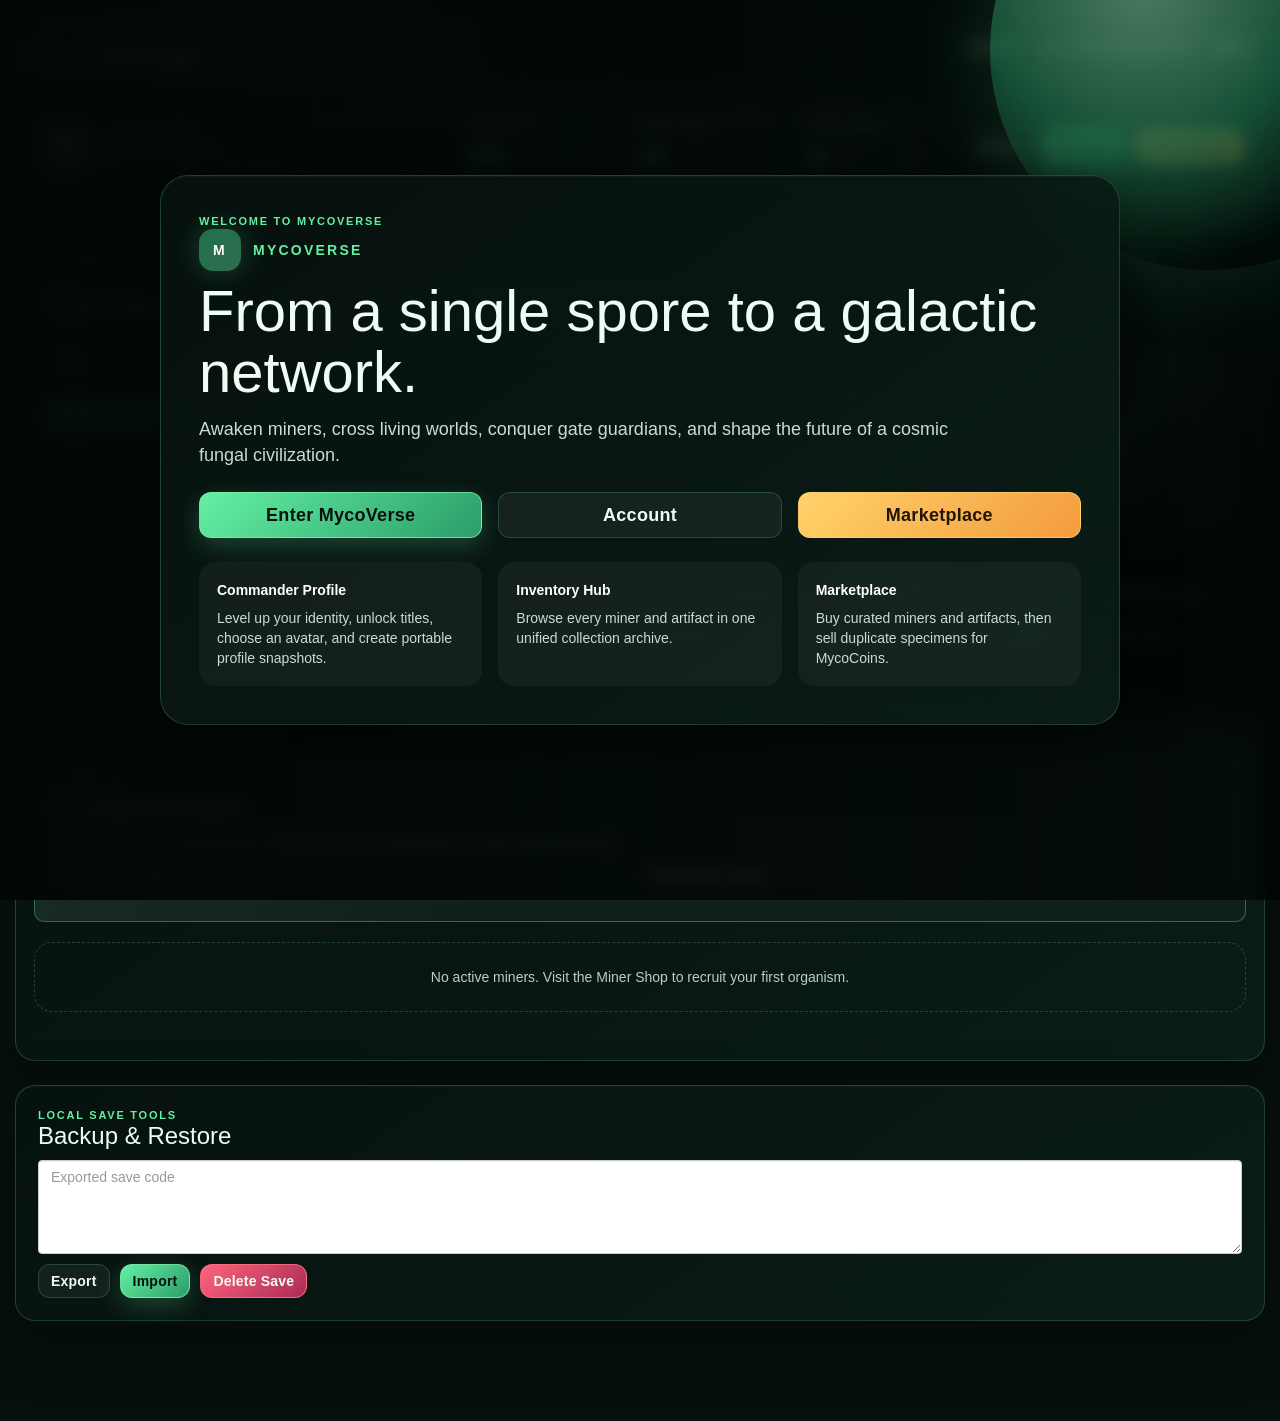
==== commit a1019707: "Alpha 0.35.0 - Production visual asset framework" ====
--- a/index.html
+++ b/index.html
@@ -100,10 +100,15 @@
     <script src="data/world/worldCycleData.js"></script>
     <script src="data/world/worldCycleLogic.js"></script>
     <script src="data/account/accountLogic.js"></script>
+    <script src="data/account/exchangeLogic.js"></script>
+    <script src="data/access/accessLogic.js"></script>
+    <script src="data/admin/adminLogic.js"></script>
     <script src="data/account/inventoryLogic.js"></script>
     <script src="data/backend/backendService.js"></script>
     <script src="data/market/marketLogic.js"></script>
     <script src="data/shop/minerShopLogic.js"></script>
+    <script src="data/visuals/visualAssetData.js"></script>
+    <script src="data/visuals/visualAssetLogic.js"></script>
 
     <script src="ui/minerUI.js"></script>
     <script src="ui/colonyUI.js"></script>
@@ -128,6 +133,7 @@
     <script src="ui/marketUI.js"></script>
     <script src="ui/minerShopUI.js"></script>
     <script src="ui/frontendUI.js"></script>
+    <script src="ui/adminUI.js"></script>
     <script src="ui/designThemeUI.js"></script>
     <script src="ui/responsiveUI.js"></script>
     <script src="ui/accessUI.js"></script>
--- a/style.css
+++ b/style.css
@@ -1552,3 +1552,271 @@
 .myco-modern-loader { position:absolute; inset:0; display:flex; flex-direction:column; align-items:center; justify-content:center; text-align:center; }
 .myco-modern-loader-mark { font-size:64px; filter:drop-shadow(0 0 24px rgba(86,227,159,.6)); }
 @media(max-width:700px){ .myco-modern-header{align-items:flex-start;flex-direction:column}.myco-modern-header-meta{width:100%;justify-content:space-between} }
+
+/* Alpha 0.33.0 — Local Admin Panel */
+.myco-admin-warning{display:flex;align-items:center;gap:14px;padding:14px 16px;border:1px solid rgba(255,190,90,.35);background:rgba(255,164,60,.08);border-radius:16px;margin-bottom:16px}.myco-admin-warning span{flex:1;color:#f4dec0}.myco-admin-grid{display:grid;grid-template-columns:repeat(2,minmax(0,1fr));gap:16px}.myco-admin-form{display:grid;gap:10px}.myco-admin-form label{display:grid;gap:5px}.myco-admin-check{display:flex!important;align-items:center;gap:8px}.myco-admin-button-row{display:flex;flex-wrap:wrap;gap:8px}.myco-admin-economy-row{display:grid;grid-template-columns:minmax(130px,1fr) minmax(90px,130px) auto auto;gap:8px;align-items:center;padding:10px 0;border-bottom:1px solid rgba(255,255,255,.07)}.myco-admin-economy-row div{display:grid}.myco-admin-economy-row small,.myco-admin-list-row small{color:#9eb8aa}.myco-admin-list{display:grid;gap:8px;margin-top:12px}.myco-admin-list-row{display:flex;align-items:center;justify-content:space-between;gap:12px;padding:10px 12px;border:1px solid rgba(120,255,190,.12);background:rgba(255,255,255,.03);border-radius:12px}.myco-admin-list-row>div:first-child{display:grid}.myco-admin-list-row time{font-size:12px;color:#9eb8aa}.myco-admin-modal{position:fixed;inset:0;z-index:12000;display:flex;align-items:center;justify-content:center;background:rgba(2,8,6,.84);backdrop-filter:blur(8px);padding:18px}.myco-admin-modal.hidden{display:none}.myco-admin-modal-card{width:min(460px,100%);display:grid;gap:14px;padding:26px;border-radius:22px;border:1px solid rgba(120,255,190,.22);background:linear-gradient(180deg,rgba(10,28,22,.98),rgba(6,18,14,.98));box-shadow:0 28px 80px rgba(0,0,0,.48)}.myco-admin-open{border-color:rgba(255,211,105,.3)!important}@media(max-width:900px){.myco-admin-grid{grid-template-columns:1fr}.myco-admin-warning{align-items:flex-start;flex-wrap:wrap}.myco-admin-economy-row{grid-template-columns:1fr 1fr}.myco-admin-economy-row div{grid-column:1/-1}.myco-admin-list-row{align-items:flex-start;flex-direction:column}}
+
+/* Alpha 0.33.1 — hard access-control states */
+#tabList li.myco-access-locked > a {
+    pointer-events: auto;
+    user-select: none;
+}
+#tabContent > .tab-pane.myco-system-locked {
+    pointer-events: none !important;
+    user-select: none;
+}
+#tabContent > .tab-pane.myco-system-locked.active {
+    display: none !important;
+}
+
+/* Alpha 0.34.0 — Stability & Diagnostics */
+.myco-admin-debug-preview {
+    max-height: 360px;
+    overflow: auto;
+    margin-top: 14px;
+    padding: 14px;
+    border-radius: 12px;
+    border: 1px solid rgba(120,255,190,0.15);
+    background: rgba(0,0,0,0.3);
+    color: #dfffe9;
+    white-space: pre-wrap;
+    word-break: break-word;
+}
+.myco-check-pass { border-left: 3px solid #56e39f; padding-left: 10px; }
+.myco-check-fail { border-left: 3px solid #ff6b78; padding-left: 10px; }
+.myco-check-fail strong, .myco-check-fail span { color: #ff9ba4; }
+.myco-check-pass strong, .myco-check-pass span { color: #8dffc0; }
+
+/* Alpha 0.34.1 — Wallet & Currency Exchange */
+.myco-exchange-summary {
+    display: flex;
+    flex-wrap: wrap;
+    gap: 10px;
+    margin: 12px 0 16px;
+}
+.myco-exchange-summary span {
+    padding: 8px 12px;
+    border-radius: 999px;
+    border: 1px solid rgba(120,255,190,.16);
+    background: rgba(255,255,255,.04);
+    font-size: 12px;
+}
+.myco-exchange-grid {
+    display: grid;
+    grid-template-columns: repeat(2,minmax(0,1fr));
+    gap: 16px;
+    margin-bottom: 18px;
+}
+.myco-exchange-card {
+    border: 1px solid rgba(120,255,190,.14);
+    border-radius: 16px;
+    background: rgba(255,255,255,.035);
+    padding: 16px;
+}
+.myco-exchange-card h4 { margin-top: 0; }
+.myco-exchange-quick {
+    display: flex;
+    gap: 8px;
+    flex-wrap: wrap;
+    margin: 10px 0;
+}
+.myco-exchange-card > .btn { width: 100%; }
+.myco-history-row small { color: var(--myco-muted,#9ab4a5); }
+@media (max-width: 760px) {
+    .myco-exchange-grid { grid-template-columns: 1fr; }
+    .myco-exchange-summary { display: grid; }
+}
+
+/* Alpha 0.34.2 — Hidden Golden Events */
+.myco-hidden-event-tab {
+    display: none !important;
+}
+
+.myco-hidden-mushroom-marker {
+    position: fixed;
+    z-index: 9997;
+    width: 58px;
+    height: 58px;
+    margin: -29px 0 0 -29px;
+    border: 2px solid rgba(255, 223, 92, 0.9);
+    border-radius: 50%;
+    background: radial-gradient(circle at 35% 30%, #fff8b8, #f6bf36 48%, #8f5b00 100%);
+    color: #352000;
+    font-size: 30px;
+    line-height: 1;
+    box-shadow: 0 0 16px rgba(255, 217, 74, 0.85), 0 0 42px rgba(255, 193, 36, 0.45);
+    cursor: pointer;
+    transform: translateZ(0);
+    animation: mycoGoldenPulse 1.8s ease-in-out infinite;
+}
+
+.myco-hidden-mushroom-marker:hover,
+.myco-hidden-mushroom-marker:focus {
+    transform: scale(1.1);
+    outline: 3px solid rgba(255,255,255,0.8);
+    outline-offset: 3px;
+}
+
+.myco-hidden-mushroom-page {
+    max-width: 760px;
+    margin: 20px auto;
+    padding: 34px;
+    text-align: center;
+    border: 1px solid rgba(255, 220, 93, 0.35);
+    border-radius: 24px;
+    background:
+        radial-gradient(circle at 50% 28%, rgba(255, 225, 104, 0.16), transparent 34%),
+        linear-gradient(160deg, rgba(45, 34, 10, 0.96), rgba(10, 27, 21, 0.96));
+    box-shadow: 0 20px 60px rgba(0,0,0,0.42), 0 0 42px rgba(255, 194, 52, 0.12);
+}
+
+.myco-hidden-mushroom-art {
+    font-size: clamp(90px, 18vw, 160px);
+    line-height: 1;
+    margin: 16px 0;
+    filter: drop-shadow(0 0 22px rgba(255, 215, 74, 0.7));
+}
+
+.myco-hidden-mushroom-meta {
+    display: flex;
+    justify-content: space-between;
+    gap: 16px;
+    max-width: 420px;
+    margin: 10px auto;
+    padding: 12px 14px;
+    border: 1px solid rgba(255,255,255,0.09);
+    border-radius: 14px;
+    background: rgba(255,255,255,0.04);
+}
+
+.myco-hidden-mushroom-page .btn {
+    margin: 10px 5px 0;
+}
+
+@keyframes mycoGoldenPulse {
+    0%, 100% { box-shadow: 0 0 14px rgba(255, 217, 74, 0.65), 0 0 32px rgba(255, 193, 36, 0.28); }
+    50% { box-shadow: 0 0 24px rgba(255, 235, 130, 0.95), 0 0 54px rgba(255, 193, 36, 0.55); }
+}
+
+body.myco-reduced-motion .myco-hidden-mushroom-marker { animation: none !important; }
+
+@media (prefers-reduced-motion: reduce) {
+    .myco-hidden-mushroom-marker { animation: none !important; }
+}
+
+@media (max-width: 767px) {
+    .myco-hidden-mushroom-marker {
+        width: 52px;
+        height: 52px;
+        margin: -26px 0 0 -26px;
+        font-size: 27px;
+    }
+    .myco-hidden-mushroom-page {
+        padding: 24px 16px;
+        margin: 8px auto;
+    }
+}
+
+/* ======================================================
+   Alpha 0.35.0 — Production Visual Asset Framework
+   ====================================================== */
+:root {
+    --myco-screen-background: none;
+    --myco-art-radius: 16px;
+    --myco-art-border: rgba(132, 255, 196, .22);
+}
+
+body.mycoverse-modern-core::after {
+    content: "";
+    position: fixed;
+    inset: 0;
+    z-index: -2;
+    pointer-events: none;
+    background-image: linear-gradient(180deg, rgba(2, 8, 7, .42), rgba(2, 8, 7, .92)), var(--myco-screen-background);
+    background-size: cover;
+    background-position: center;
+    opacity: .72;
+    transition: opacity .35s ease, background-image .35s ease;
+}
+
+body[data-myco-quality="medium"]::after { opacity: .52; }
+body[data-myco-quality="low"]::after,
+body.myco-backgrounds-off::after { opacity: 0; }
+
+.tab-pane > section:first-child,
+.tab-pane > .myco-miner-header:first-child,
+.tab-pane > .myco-planets-hero:first-child {
+    position: relative;
+    overflow: hidden;
+}
+
+.tab-pane > section:first-child::before,
+.tab-pane > .myco-miner-header:first-child::before,
+.tab-pane > .myco-planets-hero:first-child::before {
+    content: "";
+    position: absolute;
+    inset: 0;
+    pointer-events: none;
+    background: linear-gradient(120deg, rgba(255,255,255,.06), transparent 42%);
+}
+
+.myco-miner-art-frame,
+.myco-shop-miner-art {
+    position: relative;
+    overflow: hidden;
+    border: 1px solid var(--myco-art-border);
+    border-radius: var(--myco-art-radius);
+    background: rgba(2, 10, 8, .7);
+    box-shadow: inset 0 0 30px rgba(0,0,0,.45), 0 12px 28px rgba(0,0,0,.22);
+}
+
+.myco-miner-art-frame {
+    aspect-ratio: 16 / 11;
+    margin: -4px -4px 12px;
+}
+
+.myco-shop-miner-art {
+    aspect-ratio: 1 / 1;
+    margin: 10px auto 12px;
+    max-width: 190px;
+}
+
+.myco-miner-art,
+.myco-shop-miner-art img {
+    width: 100%;
+    height: 100%;
+    display: block;
+    object-fit: cover;
+    transition: transform .3s ease, filter .3s ease;
+}
+
+.myco-miner-card:hover .myco-miner-art,
+.myco-offer-card:hover .myco-shop-miner-art img {
+    transform: scale(1.035);
+    filter: saturate(1.12) contrast(1.05);
+}
+
+.myco-miner-card,
+.myco-offer-card {
+    backdrop-filter: blur(12px);
+    -webkit-backdrop-filter: blur(12px);
+}
+
+.visual-rarity-common { --rarity-glow: rgba(125,154,139,.34); }
+.visual-rarity-rare { --rarity-glow: rgba(86,185,255,.38); }
+.visual-rarity-epic { --rarity-glow: rgba(184,108,255,.42); }
+.visual-rarity-legendary { --rarity-glow: rgba(255,191,69,.48); }
+.visual-rarity-mythic { --rarity-glow: rgba(255,92,125,.52); }
+
+@media (prefers-reduced-motion: reduce) {
+    body.mycoverse-modern-core::after,
+    .myco-miner-art,
+    .myco-shop-miner-art img { transition: none !important; }
+    .myco-miner-card:hover .myco-miner-art,
+    .myco-offer-card:hover .myco-shop-miner-art img { transform: none; }
+}
+
+@media (max-width: 767px) {
+    .myco-miner-art-frame { aspect-ratio: 16 / 9; }
+    .myco-shop-miner-art { max-width: 150px; }
+}
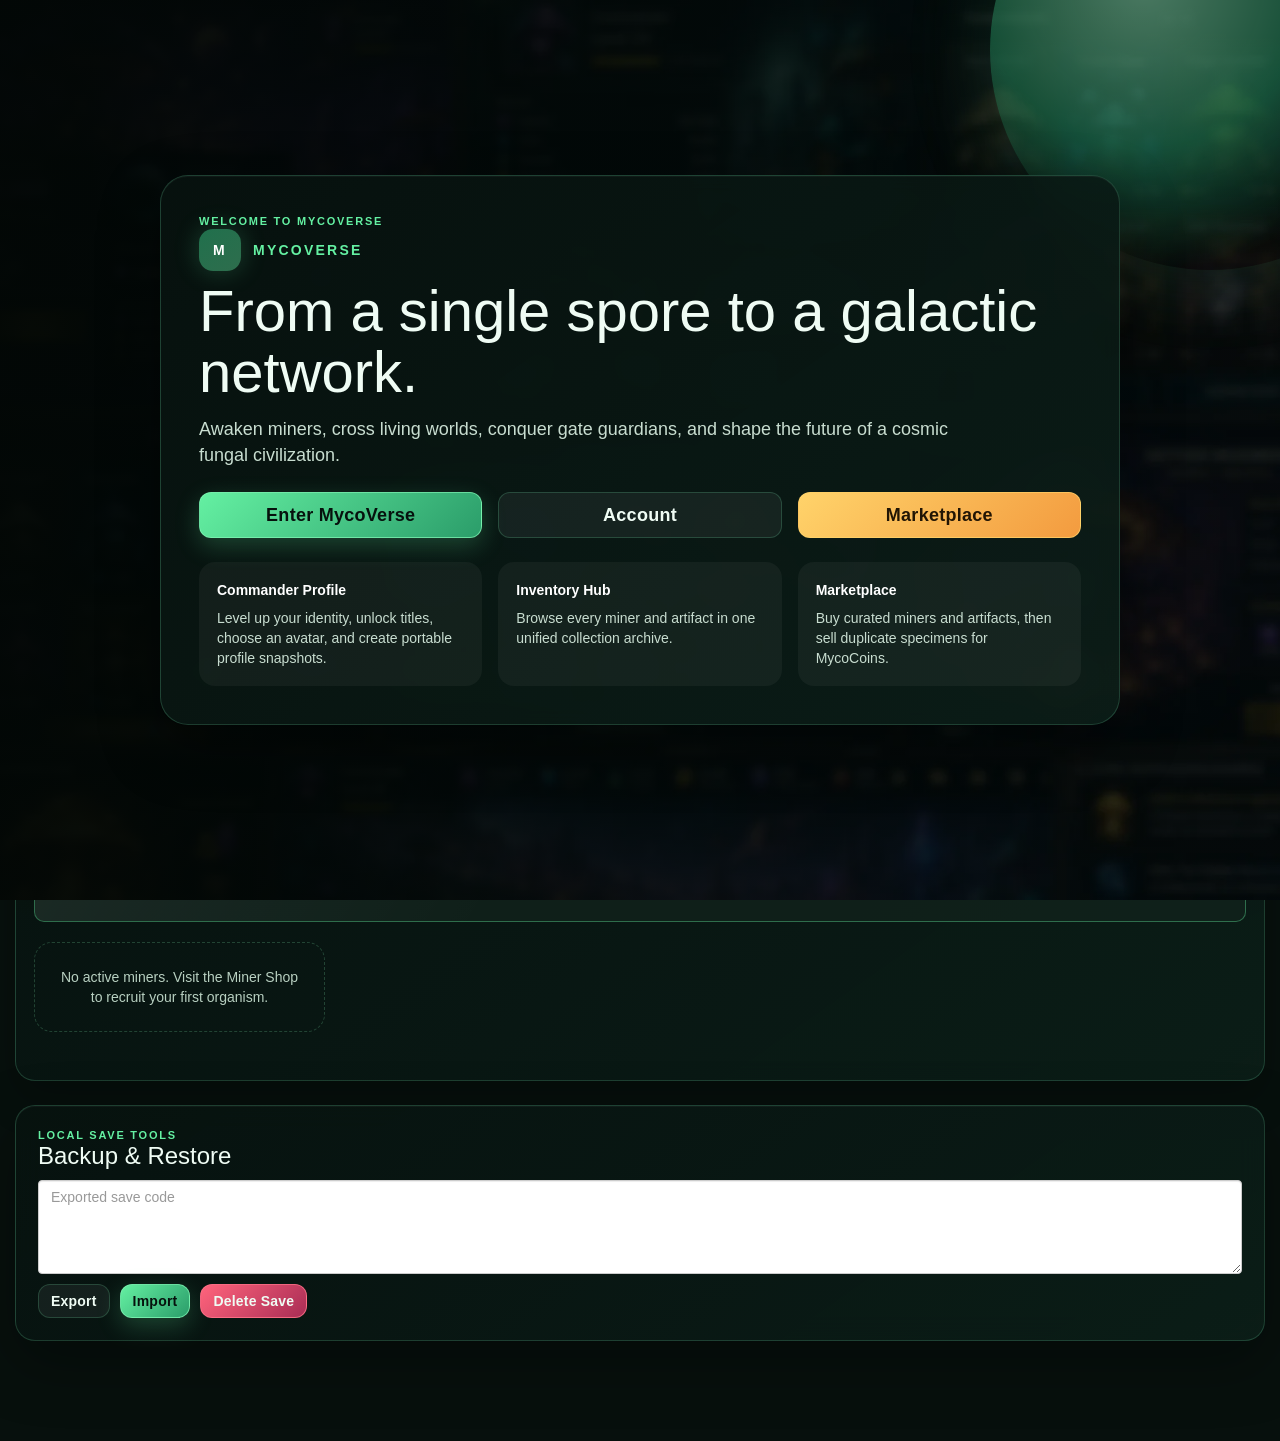
==== commit 77be774f: "Alpha 0.36.2 - Miner cards and rarity UI polish" ====
--- a/index.html
+++ b/index.html
@@ -110,6 +110,7 @@
     <script src="data/visuals/visualAssetData.js"></script>
     <script src="data/visuals/visualAssetLogic.js"></script>
 
+    <script src="ui/minerCardUI.js"></script>
     <script src="ui/minerUI.js"></script>
     <script src="ui/colonyUI.js"></script>
     <script src="ui/laboratoryUI.js"></script>
--- a/style.css
+++ b/style.css
@@ -1279,7 +1279,7 @@
     --myco-border: rgba(130, 255, 194, .18);
     --myco-text: #effcf4;
     --myco-muted: #9fc2ae;
-    --myco-planet-background: url("assets/themes/mycoPrime.svg");
+    --myco-planet-background: url("Assets/themes/mycoPrime.webp");
 }
 
 html, body { min-height: 100%; }
@@ -1820,3 +1820,317 @@
     .myco-miner-art-frame { aspect-ratio: 16 / 9; }
     .myco-shop-miner-art { max-width: 150px; }
 }
+
+/* ======================================================
+   Alpha 0.36.0 — Final Art Batch 1
+   ====================================================== */
+:root {
+    --myco-screen-background-mobile: var(--myco-screen-background);
+    --myco-planet-background-mobile: var(--myco-planet-background);
+}
+
+.myco-hidden-mushroom-art {
+    width: min(460px, 90vw);
+    aspect-ratio: 4 / 5;
+    margin: 18px auto;
+    overflow: hidden;
+    border-radius: 28px;
+    border: 1px solid rgba(255, 211, 89, .55);
+    box-shadow: 0 0 38px rgba(255, 194, 45, .28), inset 0 0 30px rgba(0,0,0,.35);
+}
+
+.myco-hidden-mushroom-art img {
+    width: 100%;
+    height: 100%;
+    display: block;
+    object-fit: cover;
+}
+
+.myco-hidden-mushroom-marker {
+    background: radial-gradient(circle at 50% 40%, #fff7ab 0 12%, #f5b900 34%, #8a4d00 70%, #2f1600 100%);
+    border-color: rgba(255, 229, 122, .9);
+    box-shadow: 0 0 16px #ffc600, 0 0 34px rgba(255, 187, 0, .8);
+}
+
+.myco-hidden-mushroom-marker span {
+    display: inline-block;
+    filter: drop-shadow(0 2px 5px rgba(0,0,0,.65));
+}
+
+.myco-planet-art img,
+.myco-gate-header img {
+    object-fit: cover;
+    object-position: center top;
+}
+
+.myco-gate-header img {
+    border: 1px solid rgba(255,255,255,.16);
+    border-radius: 20px;
+    box-shadow: 0 18px 50px rgba(0,0,0,.42);
+}
+
+body[data-myco-quality="high"] .myco-miner-art,
+body[data-myco-quality="high"] .myco-shop-miner-art img,
+body[data-myco-quality="high"] .myco-planet-art img,
+body[data-myco-quality="high"] .myco-gate-header img {
+    image-rendering: auto;
+}
+
+@media (max-width: 767px) {
+    body.mycoverse-modern-core::after {
+        background-image: linear-gradient(180deg, rgba(2, 8, 7, .48), rgba(2, 8, 7, .94)), var(--myco-screen-background-mobile);
+        background-position: center top;
+    }
+
+    body {
+        background-image: linear-gradient(180deg, rgba(3, 9, 7, .62), rgba(3, 10, 8, .94)), var(--myco-planet-background-mobile);
+        background-attachment: scroll;
+    }
+
+    .myco-hidden-mushroom-art {
+        width: min(330px, 88vw);
+        border-radius: 22px;
+    }
+}
+
+.myco-title-backdrop {
+    background:
+        linear-gradient(90deg, rgba(2,7,5,.94), rgba(2,8,6,.70) 55%, rgba(2,7,5,.38)),
+        url("Assets/ui/backgrounds/home.webp") center/cover !important;
+}
+
+@media (max-width: 767px) {
+    .myco-title-backdrop {
+        background:
+            linear-gradient(180deg, rgba(2,7,5,.82), rgba(2,8,6,.88)),
+            url("Assets/ui/backgrounds/home-mobile.webp") center top/cover !important;
+    }
+}
+
+/* ======================================================
+   Alpha 0.36.1 — Miner Portrait Rebuild
+   ====================================================== */
+.myco-miner-art-frame,
+.myco-shop-miner-art {
+    aspect-ratio: 1 / 1;
+}
+
+.myco-miner-art-frame {
+    margin: -4px -4px 12px;
+}
+
+.myco-miner-art,
+.myco-shop-miner-art img {
+    object-fit: cover;
+    object-position: 50% 50%;
+    image-rendering: auto;
+    filter: none;
+    cursor: default;
+    user-select: none;
+    -webkit-user-drag: none;
+}
+
+.myco-miner-card:hover .myco-miner-art,
+.myco-offer-card:hover .myco-shop-miner-art img {
+    transform: none;
+    filter: none;
+}
+
+.myco-sell-row-with-portrait {
+    display: grid;
+    grid-template-columns: 58px minmax(0, 1fr) auto;
+    align-items: center;
+    gap: 12px;
+}
+
+.myco-sell-miner-portrait {
+    width: 58px;
+    height: 58px;
+    object-fit: cover;
+    border-radius: 12px;
+    border: 1px solid rgba(130, 220, 255, .34);
+    box-shadow: 0 5px 16px rgba(0, 0, 0, .32);
+}
+
+@media (max-width: 767px) {
+    .myco-miner-art-frame { aspect-ratio: 1 / 1; }
+    .myco-shop-miner-art { max-width: 170px; }
+    .myco-sell-row-with-portrait { grid-template-columns: 48px minmax(0, 1fr); }
+    .myco-sell-row-with-portrait > div:last-child { grid-column: 1 / -1; }
+    .myco-sell-miner-portrait { width: 48px; height: 48px; }
+}
+
+/* ======================================================
+   Alpha 0.36.2 — Miner Cards & Rarity UI Polish
+   ====================================================== */
+.myco-miner-grid,
+.myco-market-grid {
+    display: grid;
+    grid-template-columns: repeat(auto-fill, minmax(250px, 1fr));
+    gap: 16px;
+    align-items: stretch;
+}
+
+.myco-collection-card {
+    --rarity: #9ca3af;
+    position: relative;
+    overflow: hidden;
+    display: flex;
+    flex-direction: column;
+    min-width: 0;
+    border: 1px solid color-mix(in srgb, var(--rarity) 72%, transparent);
+    border-radius: 18px;
+    background: linear-gradient(180deg, rgba(6,15,20,.96), rgba(7,12,16,.97));
+    box-shadow: 0 12px 30px rgba(0,0,0,.35), inset 0 0 22px color-mix(in srgb, var(--rarity) 9%, transparent);
+}
+
+.myco-collection-card::before {
+    content: "";
+    position: absolute;
+    inset: 0;
+    pointer-events: none;
+    border-radius: inherit;
+    box-shadow: inset 0 0 0 1px color-mix(in srgb, var(--rarity) 28%, transparent);
+}
+
+.myco-card-topline {
+    display: flex;
+    align-items: center;
+    justify-content: space-between;
+    gap: 8px;
+    min-height: 42px;
+    padding: 10px 12px;
+    border-bottom: 1px solid color-mix(in srgb, var(--rarity) 24%, transparent);
+    background: linear-gradient(90deg, color-mix(in srgb, var(--rarity) 15%, transparent), transparent);
+}
+
+.myco-rarity-label {
+    color: var(--rarity);
+    font-size: 12px;
+    font-weight: 800;
+    letter-spacing: .09em;
+    text-transform: uppercase;
+}
+
+.myco-miner-status {
+    display: inline-flex;
+    align-items: center;
+    min-height: 24px;
+    padding: 4px 9px;
+    border-radius: 999px;
+    font-size: 11px;
+    font-weight: 800;
+    letter-spacing: .04em;
+    text-transform: uppercase;
+    color: #d9ffe9;
+    background: rgba(52,211,153,.13);
+    border: 1px solid rgba(52,211,153,.38);
+}
+.myco-miner-status.injured { color:#ffe1dc; background:rgba(255,92,92,.14); border-color:rgba(255,92,92,.5); }
+.myco-miner-status.healing { color:#e8dcff; background:rgba(157,107,255,.16); border-color:rgba(157,107,255,.5); }
+.myco-miner-status.locked { color:#d5d8dc; background:rgba(140,148,156,.15); border-color:rgba(140,148,156,.4); }
+.myco-miner-status.available { color:#ddf5ff; background:rgba(60,170,255,.14); border-color:rgba(60,170,255,.45); }
+
+.myco-card-portrait {
+    aspect-ratio: 1 / 1;
+    width: 100%;
+    overflow: hidden;
+    background: #02070a;
+    border-bottom: 1px solid color-mix(in srgb, var(--rarity) 30%, transparent);
+}
+.myco-card-portrait img {
+    display: block;
+    width: 100%;
+    height: 100%;
+    object-fit: contain;
+    object-position: center;
+    image-rendering: auto;
+    filter: none;
+    transform: none;
+}
+
+.myco-card-body {
+    display: flex;
+    flex: 1;
+    flex-direction: column;
+    padding: 14px;
+}
+.myco-card-body h3 { margin: 0 0 7px; font-size: 20px; }
+.myco-card-body p { min-height: 58px; margin-bottom: 12px; color: #c8d7d3; }
+.myco-card-rank { margin-bottom: 7px; color: #a9bab5; font-size: 12px; font-weight: 700; }
+
+.myco-card-stats {
+    display: grid;
+    grid-template-columns: repeat(2, minmax(0,1fr));
+    gap: 8px;
+    margin-bottom: 12px;
+}
+.myco-card-stats span {
+    min-width: 0;
+    padding: 9px 10px;
+    border: 1px solid rgba(255,255,255,.08);
+    border-radius: 11px;
+    background: rgba(255,255,255,.035);
+}
+.myco-card-stats small,
+.myco-card-stats strong { display:block; }
+.myco-card-stats small { color:#8fa49e; font-size:10px; letter-spacing:.07em; }
+.myco-card-stats strong { overflow:hidden; margin-top:3px; text-overflow:ellipsis; white-space:nowrap; }
+
+.myco-hp-row { margin-bottom: 10px; }
+.myco-hp-row > div { display:flex; justify-content:space-between; gap:8px; margin-bottom:5px; font-size:12px; }
+.myco-hp-row progress { width:100%; height:11px; accent-color:#38d996; }
+.status-injured .myco-hp-row progress { accent-color:#ff655f; }
+.status-healing .myco-hp-row progress { accent-color:#a970ff; }
+.myco-injury-warning {
+    margin: -1px 0 11px;
+    padding: 8px 10px;
+    border: 1px solid rgba(255,101,95,.35);
+    border-radius: 10px;
+    color: #ffd9d6;
+    background: rgba(255,80,70,.09);
+    font-size: 12px;
+}
+.myco-miner-passive { margin: 0 0 10px; color:#d7e5df; }
+.myco-card-action,
+.myco-card-footer { margin-top:auto; }
+.myco-card-action { width:100%; }
+.myco-card-footer { display:flex; align-items:center; justify-content:space-between; gap:10px; padding-top:10px; }
+
+.myco-collection-card.is-locked {
+    opacity: .62;
+    filter: grayscale(.6);
+}
+.myco-collection-card.is-locked .myco-card-portrait img { filter: grayscale(1) brightness(.55); }
+
+.rarity-common { --rarity:#9ca3af; }
+.rarity-rare { --rarity:#4aa3ff; }
+.rarity-epic { --rarity:#a64dff; }
+.rarity-legendary { --rarity:#ffb347; }
+.rarity-mythic { --rarity:#ff405c; }
+
+.myco-sell-row-with-portrait {
+    border-left: 3px solid var(--rarity, #6fc);
+}
+.myco-sell-miner-portrait { border-color: var(--rarity, rgba(130,220,255,.34)); }
+
+@media (max-width: 767px) {
+    .myco-miner-grid,
+    .myco-market-grid { grid-template-columns: repeat(2, minmax(0,1fr)); gap:10px; }
+    .myco-card-topline { padding:8px; }
+    .myco-rarity-label,.myco-miner-status { font-size:9px; }
+    .myco-miner-status { min-height:21px; padding:3px 6px; }
+    .myco-card-body { padding:10px; }
+    .myco-card-body h3 { font-size:15px; }
+    .myco-card-body p { display:none; }
+    .myco-card-stats { grid-template-columns:1fr; gap:5px; }
+    .myco-card-stats span { padding:6px 7px; }
+    .myco-card-stats span:nth-child(3) { display:none; }
+    .myco-card-footer { align-items:stretch; flex-direction:column; }
+    .myco-card-footer .btn { width:100%; }
+}
+
+@media (max-width: 390px) {
+    .myco-miner-grid,
+    .myco-market-grid { grid-template-columns: 1fr; }
+}
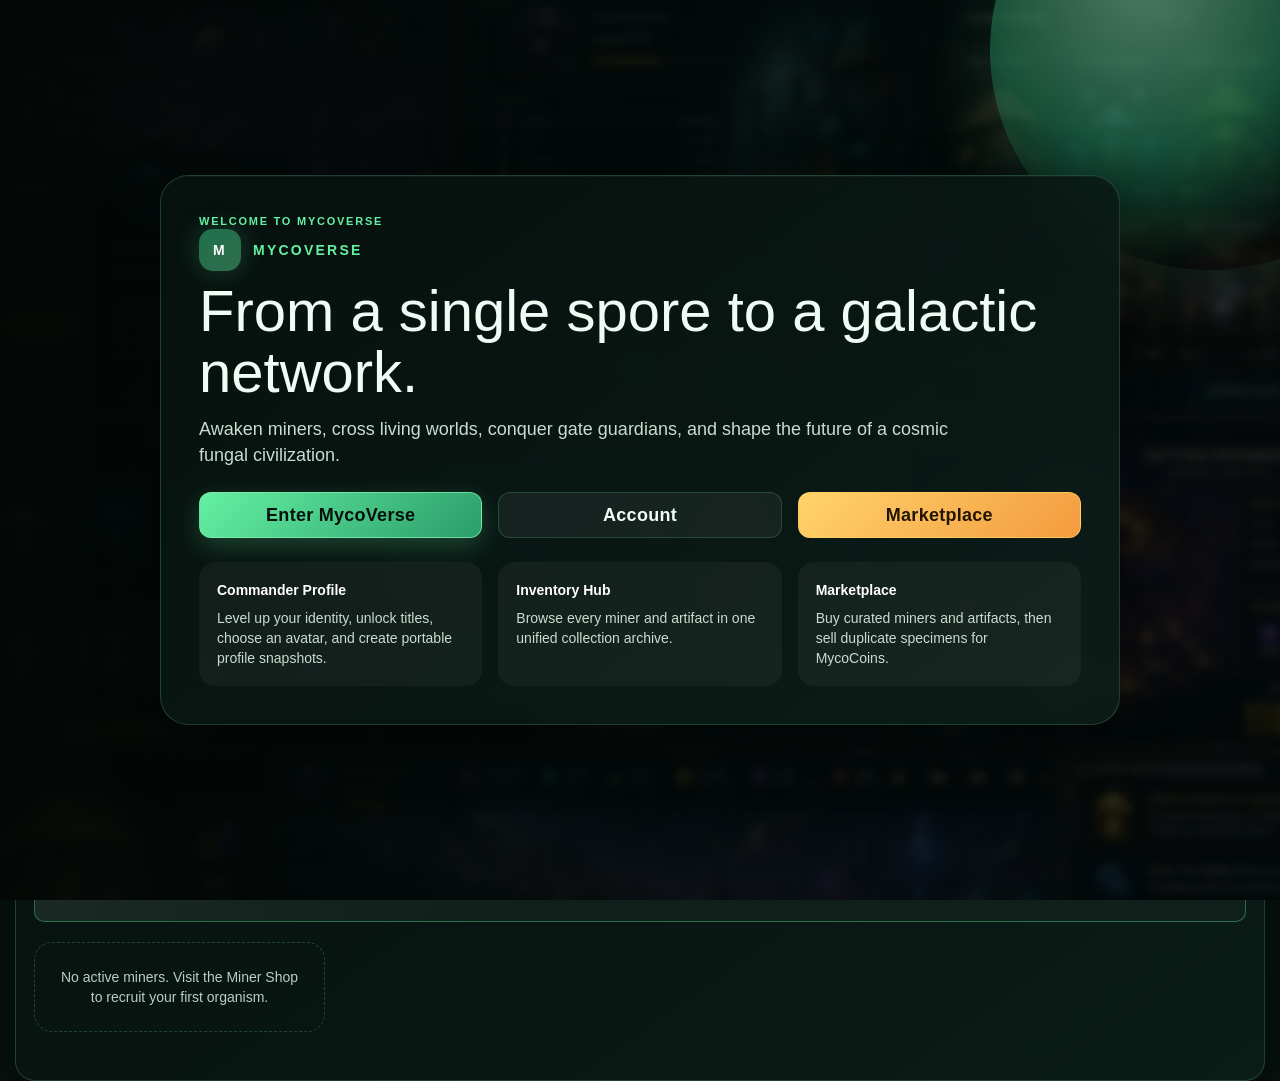
==== commit 8a4190b0: "Alpha 0.38.0 - Core systems visual rebuild" ====
--- a/index.html
+++ b/index.html
@@ -37,16 +37,23 @@
             <ul id="tabList" class="nav nav-tabs" role="tablist"><li role="presentation" id="settingsTopTab"><a href="#uiTab" aria-controls="uiTab" role="tab" data-toggle="tab"><span class="glyphicon glyphicon-cog"></span> Settings</a></li></ul>
         </nav>
 
-        <section id="tabContent" class="tab-content"><div role="tabpanel" class="tab-pane fade" id="uiTab"><section class="myco-panel"><div class="myco-eyebrow">INTERFACE</div><h2>Settings</h2><table class="table"><tbody></tbody></table></section></div></section>
-
-        <section class="myco-panel myco-save-tools">
-            <div class="myco-eyebrow">LOCAL SAVE TOOLS</div>
-            <h3>Backup & Restore</h3>
-            <textarea id="impexpField" class="form-control" rows="4" placeholder="Exported save code"></textarea>
-            <div class="myco-save-actions">
-                <button class="btn btn-default" onclick="Game.export()">Export</button>
-                <button class="btn btn-primary" onclick="Game.import()">Import</button>
-                <button class="btn btn-danger" onclick="Game.deleteSave()">Delete Save</button>
+        <section id="tabContent" class="tab-content">
+            <div role="tabpanel" class="tab-pane fade" id="uiTab">
+                <section class="myco-panel">
+                    <div class="myco-eyebrow">INTERFACE</div>
+                    <h2>Settings</h2>
+                    <table class="table"><tbody></tbody></table>
+                </section>
+                <section class="myco-panel myco-save-tools">
+                    <div class="myco-eyebrow">LOCAL SAVE TOOLS</div>
+                    <h3>Backup & Restore</h3>
+                    <textarea id="impexpField" class="form-control" rows="4" placeholder="Exported save code"></textarea>
+                    <div class="myco-save-actions">
+                        <button class="btn btn-default" onclick="Game.export()">Export</button>
+                        <button class="btn btn-primary" onclick="Game.import()">Import</button>
+                        <button class="btn btn-danger" onclick="Game.deleteSave()">Delete Save</button>
+                    </div>
+                </section>
             </div>
         </section>
     </main>
--- a/style.css
+++ b/style.css
@@ -2134,3 +2134,373 @@
     .myco-miner-grid,
     .myco-market-grid { grid-template-columns: 1fr; }
 }
+
+/* Alpha 0.37.0 — Unique Boss & Planet Art Rebuild */
+.myco-planet-card{position:relative;overflow:hidden;min-height:330px;background-image:linear-gradient(90deg,rgba(5,10,18,.96) 0%,rgba(5,10,18,.78) 48%,rgba(5,10,18,.52) 100%),var(--planet-card-bg);background-size:cover;background-position:center}
+.myco-planet-card .myco-planet-art{position:relative;flex:0 0 min(42%,430px);max-width:430px;width:100%;aspect-ratio:1/1;overflow:hidden;border-radius:20px;border:1px solid rgba(255,255,255,.18);box-shadow:0 18px 45px rgba(0,0,0,.55)}
+.myco-planet-card .myco-planet-art picture,.myco-planet-card .myco-planet-art picture img{display:block;width:100%;height:100%}
+.myco-planet-card .myco-planet-art picture img{object-fit:cover;object-position:center}
+.myco-planet-card .myco-planet-guardian{position:absolute!important;right:8px;bottom:8px;width:38%!important;height:38%!important;object-fit:cover!important;border-radius:16px!important;border:2px solid var(--myco-accent,#8bffb6)!important;box-shadow:0 8px 28px rgba(0,0,0,.72)!important;background:#05080d!important}
+.myco-planet-copy{position:relative;z-index:2;flex:1}
+.myco-gate-arena{position:relative;overflow:hidden;background:linear-gradient(180deg,rgba(5,12,18,.96),rgba(7,18,22,.98))}
+.myco-gate-visual{position:relative;min-height:430px;border-radius:22px;overflow:hidden;margin-bottom:22px;background-image:var(--gate-arena);background-size:cover;background-position:center;isolation:isolate}
+.myco-gate-visual::before{content:"";position:absolute;inset:0;background:linear-gradient(90deg,rgba(1,5,10,.92) 0%,rgba(1,5,10,.65) 50%,rgba(1,5,10,.30) 100%);z-index:-1}
+.myco-gate-visual-shade{position:absolute;inset:0;background:linear-gradient(180deg,transparent 50%,rgba(1,5,10,.82));pointer-events:none}
+.myco-gate-visual .myco-gate-header{position:relative;z-index:1;min-height:430px;padding:28px;margin:0;grid-template-columns:minmax(260px,420px) 1fr}
+.myco-gate-visual .myco-gate-header img{width:100%;aspect-ratio:1/1;object-fit:cover;object-position:center;border:2px solid rgba(255,255,255,.28);box-shadow:0 24px 70px rgba(0,0,0,.75)}
+.myco-gate-visual .myco-gate-header h2{font-size:clamp(34px,5vw,68px);text-shadow:0 4px 24px #000;margin:.15em 0}
+.myco-gate-visual .myco-gate-header p{max-width:620px;font-size:18px;line-height:1.6;text-shadow:0 2px 12px #000}
+.myco-gate-world{display:inline-flex;margin-top:12px;padding:8px 14px;border-radius:999px;background:rgba(0,0,0,.58);border:1px solid rgba(255,255,255,.2);font-weight:800;letter-spacing:.04em}
+@media(max-width:800px){.myco-gate-visual{background-image:var(--gate-arena-mobile)}.myco-planet-card{min-height:0}.myco-planet-card .myco-planet-art{max-width:none;flex-basis:auto}.myco-gate-visual{background-image:var(--gate-arena);min-height:0}.myco-gate-visual .myco-gate-header{min-height:0;padding:14px;grid-template-columns:1fr}.myco-gate-visual .myco-gate-header img{max-height:70vh}.myco-gate-visual .myco-gate-header h2{font-size:34px}}
+
+
+/* Alpha 0.37.1 — Manual Gate Boss Combat */
+.myco-boss-attack-button{width:100%;margin:14px 0 10px;padding:14px 18px;font-size:18px;font-weight:800;letter-spacing:.04em;box-shadow:0 0 22px rgba(44,160,255,.35)}
+.myco-boss-attack-button:not(:disabled){animation:mycoAttackPulse 1.6s ease-in-out infinite}
+.myco-boss-attack-result{min-height:42px;margin-top:12px;padding:10px 12px;border:1px solid rgba(86,189,255,.35);border-radius:8px;background:rgba(3,20,35,.72);color:#9fe6ff;font-weight:700;text-align:center}
+@keyframes mycoAttackPulse{50%{transform:translateY(-1px);box-shadow:0 0 32px rgba(44,160,255,.6)}}
+@media (prefers-reduced-motion:reduce){.myco-boss-attack-button:not(:disabled){animation:none}}
+
+/* Alpha 0.37.2 — Planet Boss Rebalance */
+.myco-worldboss-counter {
+    margin: 18px 0;
+    padding: 14px 18px;
+    border: 1px solid rgba(96, 190, 255, 0.45);
+    border-radius: 12px;
+    background: rgba(3, 17, 29, 0.82);
+    display: grid;
+    grid-template-columns: 1fr auto;
+    gap: 4px 16px;
+    align-items: center;
+}
+.myco-worldboss-counter span { color: #8fdcff; font-weight: 800; letter-spacing: .09em; }
+.myco-worldboss-counter strong { color: #fff; font-size: 1.8rem; font-variant-numeric: tabular-nums; }
+.myco-worldboss-counter small { grid-column: 1 / -1; color: #9eb2c2; }
+.myco-worldboss-counter.armed { box-shadow: inset 0 0 20px rgba(0, 169, 255, .08); }
+.myco-worldboss-counter.warning {
+    border-color: #ff4a59;
+    background: rgba(70, 4, 12, .88);
+    animation: mycoBossWarning 1s ease-in-out infinite alternate;
+}
+.myco-worldboss-counter.warning span,
+.myco-worldboss-counter.warning strong,
+.myco-worldboss-counter.warning small { color: #ffd7db; }
+@keyframes mycoBossWarning { from { box-shadow: 0 0 8px rgba(255, 51, 72, .25); } to { box-shadow: 0 0 24px rgba(255, 51, 72, .7); } }
+@media (prefers-reduced-motion: reduce) { .myco-worldboss-counter.warning { animation: none; } }
+
+/* Alpha 0.37.3 — hidden planetary Boss Chamber */
+.myco-hidden-system-tab { display: none !important; }
+.myco-boss-chamber-page { min-height: 75vh; }
+.myco-boss-chamber-toolbar {
+    display: flex;
+    align-items: center;
+    justify-content: space-between;
+    gap: 14px;
+    margin-bottom: 14px;
+    padding: 12px 14px;
+    border: 1px solid rgba(183,118,255,.28);
+    border-radius: 16px;
+    background: linear-gradient(135deg, rgba(21,12,38,.96), rgba(8,24,31,.94));
+    box-shadow: 0 12px 34px rgba(0,0,0,.28);
+}
+.myco-boss-chamber-toolbar > div { text-align: right; }
+#bossChamberPage .myco-gate-visual { min-height: 360px; border-radius: 20px; overflow: hidden; }
+#bossChamberPage .myco-panel-grid { margin-top: 16px; }
+@media (max-width: 700px) {
+    .myco-boss-chamber-toolbar { align-items: stretch; flex-direction: column; }
+    .myco-boss-chamber-toolbar > div { text-align: left; }
+    #bossChamberPage .myco-gate-visual { min-height: 440px; }
+}
+
+/* Alpha 0.37.5 — tab layout and Boss Chamber rendering fix */
+#uiTab > .myco-save-tools { margin: 24px 0 100px; }
+#tabContent > #bossChamberPage { min-height: calc(100vh - 190px); }
+#bossChamberContent:empty::before {
+  content: "Preparing Boss Chamber…";
+  display: block;
+  padding: 32px;
+  color: #91f2c2;
+  text-align: center;
+}
+.myco-empty-chamber { margin-top: 18px; text-align: center; }
+
+/* Alpha 0.37.6 — Cinematic planetary Boss Chamber */
+body.myco-in-boss-chamber #tabList,body.myco-in-boss-chamber .myco-mobile-nav,body.myco-in-boss-chamber .navbar,body.myco-in-boss-chamber footer{display:none!important}
+body.myco-in-boss-chamber{overflow:hidden;background:#02040a}
+#bossChamberPage{padding:0!important;margin:0!important;position:fixed;inset:0;z-index:2500;background:#02040a;overflow:auto}
+#bossChamberContent{min-height:100vh}
+.myco-cinematic-chamber{position:relative;min-height:100vh;color:#fff;background-image:linear-gradient(180deg,rgba(2,4,12,.18),rgba(2,4,12,.72) 72%,#03050a 100%),var(--arena-desktop);background-size:cover;background-position:center;overflow:hidden;padding:18px 22px 26px}
+.myco-chamber-vignette{position:absolute;inset:0;pointer-events:none;background:radial-gradient(circle at 50% 46%,transparent 18%,rgba(0,0,0,.25) 60%,rgba(0,0,0,.78) 100%)}
+.myco-chamber-header,.myco-boss-hud,.myco-squad-status,.myco-boss-stage,.myco-combat-squad,.myco-chamber-actions{position:relative;z-index:2}
+.myco-chamber-header{display:grid;grid-template-columns:180px 1fr 180px;align-items:center;gap:16px}
+.myco-chamber-retreat{border:1px solid #ff6f78;background:rgba(54,5,15,.8);color:#ffd9dc;padding:12px 16px;border-radius:14px;font-weight:800}
+.myco-boss-title{text-align:center;text-shadow:0 2px 14px #000}.myco-boss-title span{color:#b6e9ff;letter-spacing:.24em;font-size:12px}.myco-boss-title h1{margin:2px 0;font-size:clamp(24px,4vw,48px)}.myco-boss-title small{color:#d7c5ff}
+.myco-chamber-timer{justify-self:end;text-align:center;background:rgba(4,11,27,.82);border:1px solid #66c8ff;border-radius:14px;padding:10px 18px}.myco-chamber-timer span{display:block;color:#a9c7df;text-transform:uppercase;font-size:11px}.myco-chamber-timer strong{font-size:28px;color:#ffe38a}
+.myco-boss-hud{max-width:1050px;margin:12px auto 0}.myco-boss-hp-row{display:grid;grid-template-columns:1fr auto 70px;align-items:center;gap:12px;font-weight:800;text-shadow:0 2px 8px #000}.myco-boss-hp-row em{text-align:right;font-style:normal}.myco-boss-hp-track{height:27px;border:3px solid #d9c3ff;border-radius:16px;padding:3px;background:#130713;box-shadow:0 0 18px rgba(255,43,87,.35)}.myco-boss-hp-track i{display:block;height:100%;border-radius:10px;background:linear-gradient(90deg,#8b0d25,#ff294f,#ff6c68);transition:width .28s ease}.myco-phase-badges{display:flex;justify-content:center;gap:9px;flex-wrap:wrap;margin-top:8px}.myco-phase-badges span{background:rgba(4,10,25,.76);border:1px solid rgba(133,202,255,.45);padding:5px 10px;border-radius:999px;font-size:12px}
+.myco-squad-status{position:absolute;left:22px;top:120px;width:220px;background:rgba(3,12,25,.88);border:1px solid #55caff;border-radius:16px;padding:14px;box-shadow:0 0 24px rgba(0,150,255,.2)}.myco-squad-status h3{margin:0 0 10px;color:#eaf9ff}.myco-squad-status div{display:flex;justify-content:space-between;gap:8px;margin:8px 0}.myco-squad-status progress{width:100%;accent-color:#39dd74}
+.myco-boss-stage{min-height:48vh;display:flex;align-items:flex-end;justify-content:center;margin-top:4px}.myco-stage-boss{max-width:min(58vw,720px);height:45vh;object-fit:contain;filter:drop-shadow(0 20px 28px rgba(0,0,0,.8)) drop-shadow(0 0 22px rgba(139,94,255,.45));transform-origin:50% 85%}.myco-stage-floor{position:absolute;bottom:0;width:58%;height:70px;border-radius:50%;background:radial-gradient(ellipse,rgba(82,187,255,.45),rgba(111,44,235,.18) 45%,transparent 72%);filter:blur(3px)}
+.myco-floating-damage{position:absolute;top:23%;left:50%;transform:translateX(-50%);font-size:clamp(28px,5vw,58px);font-weight:1000;color:#fff;text-shadow:0 0 8px #ff182f,0 3px 3px #000;animation:mycoDamageFloat .75s ease-out both}.myco-floating-damage.critical{color:#ffe256;text-shadow:0 0 12px #ff8400,0 3px 3px #000}
+.myco-combat-squad{display:flex;justify-content:center;align-items:flex-end;gap:10px;flex-wrap:wrap;margin:-55px auto 0;max-width:920px}.myco-combat-miner{width:145px;background:rgba(4,10,22,.9);border:2px solid #7ea7c8;border-radius:16px;overflow:hidden;box-shadow:0 8px 20px #000}.myco-combat-miner img{width:100%;aspect-ratio:1/1;object-fit:cover}.myco-combat-miner-meta{padding:7px}.myco-combat-miner-meta strong,.myco-combat-miner-meta span{display:block;white-space:nowrap;overflow:hidden;text-overflow:ellipsis}.myco-combat-miner-meta span{font-size:11px;color:#cddaea}.myco-combat-miner-meta progress{width:100%;height:7px;accent-color:#45db75}.myco-combat-miner.rarity-rare{border-color:#39a8ff}.myco-combat-miner.rarity-epic{border-color:#aa55ff}.myco-combat-miner.rarity-legendary{border-color:#ffc63a}.myco-combat-miner.rarity-mythic{border-color:#ff4fc8}
+.myco-chamber-actions{text-align:center;margin-top:14px}.myco-attack-boss{min-width:min(92vw,420px);border:2px solid #ffe5a0;border-radius:18px;background:linear-gradient(#ffca48,#b65b06);box-shadow:0 0 18px rgba(255,180,34,.55),inset 0 2px #fff3b0;color:#fff;font-size:25px;font-weight:1000;padding:14px 28px;text-shadow:0 2px 2px #6a2700}.myco-attack-boss small{display:block;font-size:12px;font-weight:700}.myco-attack-boss:disabled{filter:grayscale(.65);opacity:.7}.myco-last-strike{margin-top:8px;color:#dcecff}
+.myco-attack-pulse .myco-stage-boss{animation:mycoBossHit .5s ease}.myco-attack-pulse .myco-combat-miner{animation:mycoMinerStrike .42s ease}
+@keyframes mycoBossHit{0%,100%{transform:translateX(0) scale(1)}25%{transform:translateX(-10px) scale(.985);filter:brightness(1.8) saturate(1.5)}55%{transform:translateX(9px) scale(1.01)}}
+@keyframes mycoMinerStrike{0%,100%{transform:translateY(0)}45%{transform:translateY(-15px) scale(1.04)}}
+@keyframes mycoDamageFloat{0%{opacity:0;transform:translate(-50%,15px) scale(.7)}25%{opacity:1}100%{opacity:0;transform:translate(-50%,-55px) scale(1.08)}}
+.myco-team-chip img{width:44px;height:44px;object-fit:cover;border-radius:8px;margin-right:8px;vertical-align:middle}
+@media(max-width:800px){body.myco-in-boss-chamber{overflow:auto}.myco-cinematic-chamber{min-height:100svh;padding:9px 8px 18px;background-image:linear-gradient(180deg,rgba(2,4,12,.2),rgba(2,4,12,.78) 70%,#03050a),var(--arena-mobile)}.myco-chamber-header{grid-template-columns:80px 1fr 82px;gap:5px}.myco-chamber-retreat{padding:8px 6px;font-size:11px}.myco-boss-title h1{font-size:21px}.myco-boss-title span{font-size:8px}.myco-chamber-timer{padding:6px 5px}.myco-chamber-timer strong{font-size:19px}.myco-boss-hud{margin-top:7px}.myco-boss-hp-row{font-size:11px;grid-template-columns:1fr auto 36px}.myco-boss-hp-track{height:19px}.myco-phase-badges span{font-size:9px;padding:3px 6px}.myco-squad-status{position:relative;left:auto;top:auto;width:auto;display:grid;grid-template-columns:repeat(3,1fr);gap:5px;margin:8px 0;padding:8px}.myco-squad-status h3{grid-column:1/-1;font-size:13px}.myco-squad-status div{display:block;margin:0;font-size:10px}.myco-squad-status progress{grid-column:1/-1}.myco-boss-stage{min-height:35vh;margin-top:-12px}.myco-stage-boss{max-width:96vw;height:36vh}.myco-combat-squad{margin:-38px auto 0;gap:5px;flex-wrap:nowrap;overflow-x:auto;justify-content:flex-start;padding:0 4px}.myco-combat-miner{min-width:92px;width:92px;border-radius:10px}.myco-combat-miner-meta{padding:4px}.myco-combat-miner-meta strong{font-size:10px}.myco-combat-miner-meta span{font-size:8px}.myco-attack-boss{font-size:19px;padding:11px 18px}.myco-chamber-actions{position:sticky;bottom:4px}}
+
+
+/* ==========================================================================
+   Alpha 0.38.0 — Core Systems Visual Rebuild
+   Laboratory · Research · Structures · Quests · Campaign · Achievements
+   ========================================================================== */
+#laboratoryPage,
+#researchPage,
+#structuresPage,
+#questsPage,
+#campaignPage,
+#achievementsPage,
+#achievementPage {
+    position: relative;
+    min-height: 72vh;
+    padding: clamp(12px, 2vw, 24px);
+    overflow: hidden;
+    isolation: isolate;
+}
+#laboratoryPage::before,
+#researchPage::before,
+#structuresPage::before,
+#questsPage::before,
+#campaignPage::before,
+#achievementsPage::before,
+#achievementPage::before {
+    content: "";
+    position: absolute;
+    inset: 0;
+    z-index: -2;
+    background-size: cover;
+    background-position: center;
+    opacity: .24;
+    filter: saturate(1.15) contrast(1.05);
+}
+#laboratoryPage::after,
+#researchPage::after,
+#structuresPage::after,
+#questsPage::after,
+#campaignPage::after,
+#achievementsPage::after,
+#achievementPage::after {
+    content: "";
+    position: absolute;
+    inset: 0;
+    z-index: -1;
+    pointer-events: none;
+    background:
+      radial-gradient(circle at 50% 5%, rgba(120,255,202,.13), transparent 38%),
+      linear-gradient(180deg, rgba(2,12,10,.34), rgba(2,11,9,.9) 72%);
+}
+#laboratoryPage::before { background-image: url("Assets/ui/backgrounds/laboratory.webp"); }
+#researchPage::before { background-image: url("Assets/ui/backgrounds/research.webp"); }
+#structuresPage::before { background-image: url("Assets/ui/backgrounds/structures.webp"); }
+#questsPage::before { background-image: url("Assets/ui/backgrounds/quests.webp"); }
+#campaignPage::before { background-image: url("Assets/ui/backgrounds/campaign.webp"); }
+#achievementsPage::before,
+#achievementPage::before { background-image: url("Assets/ui/backgrounds/collections.webp"); }
+
+.myco-lab-hero,
+.myco-research-hero,
+.myco-structures-hero,
+.myco-quest-hero,
+.myco-campaign-hero {
+    min-height: 210px;
+    border: 1px solid rgba(123,255,203,.27);
+    border-radius: 24px;
+    padding: clamp(22px, 4vw, 42px);
+    display: flex;
+    align-items: flex-end;
+    justify-content: space-between;
+    gap: 24px;
+    background:
+      linear-gradient(90deg, rgba(1,18,14,.94), rgba(4,24,20,.58) 55%, rgba(4,10,15,.28)),
+      radial-gradient(circle at 80% 20%, rgba(121,255,208,.16), transparent 36%);
+    box-shadow: 0 18px 48px rgba(0,0,0,.38), inset 0 1px rgba(255,255,255,.06);
+    backdrop-filter: blur(8px);
+}
+.myco-lab-hero h2,
+.myco-research-hero h2,
+.myco-structures-hero h2,
+.myco-quest-hero h2,
+.myco-campaign-hero h2 {
+    margin: 4px 0 10px;
+    font-size: clamp(28px, 5vw, 52px);
+    line-height: .98;
+    color: #f5fff9;
+    text-shadow: 0 4px 20px rgba(0,0,0,.65);
+}
+.myco-lab-hero p,
+.myco-research-hero p,
+.myco-structures-hero p,
+.myco-quest-hero p,
+.myco-campaign-hero p { max-width: 700px; color: #b9d2c7; font-size: 15px; }
+
+.myco-lab-dna,
+.myco-research-currency,
+.myco-structure-rank,
+.myco-quest-slots,
+.myco-campaign-score {
+    min-width: 180px;
+    padding: 18px 20px;
+    border-radius: 18px;
+    border: 1px solid rgba(139,255,215,.35);
+    background: rgba(4,20,16,.8);
+    box-shadow: inset 0 0 30px rgba(66,255,184,.08);
+}
+.myco-lab-dna strong,
+.myco-research-currency strong,
+.myco-structure-rank strong,
+.myco-quest-slots strong,
+.myco-campaign-score strong {
+    display:block;
+    font-size: 30px;
+    color:#8effcf;
+}
+
+.myco-lab-stats,
+.myco-research-summary,
+.myco-wallet-grid {
+    display:grid;
+    grid-template-columns:repeat(auto-fit,minmax(160px,1fr));
+    gap:12px;
+    margin:16px 0;
+}
+.myco-lab-stats article,
+.myco-research-summary article,
+.myco-wallet-card {
+    border:1px solid rgba(130,255,210,.18);
+    border-radius:16px;
+    padding:16px;
+    background:linear-gradient(145deg,rgba(10,31,25,.9),rgba(4,16,14,.88));
+    box-shadow:0 8px 22px rgba(0,0,0,.25);
+}
+.myco-lab-stats span,
+.myco-research-summary span,
+.myco-wallet-card span { color:#87a99b; text-transform:uppercase; font-size:11px; letter-spacing:.12em; }
+.myco-lab-stats strong,
+.myco-research-summary strong,
+.myco-wallet-card strong { display:block; color:#effff7; font-size:22px; margin-top:5px; }
+
+.myco-lab-card,
+.myco-research-node,
+.myco-spec-card,
+.myco-structure-card,
+.myco-quest-card,
+.myco-expedition-card,
+.myco-campaign-chapter,
+.myco-campaign-mission {
+    position:relative;
+    overflow:hidden;
+    border-radius:18px !important;
+    border:1px solid rgba(128,255,208,.2) !important;
+    background:linear-gradient(150deg,rgba(9,29,23,.96),rgba(4,13,12,.94)) !important;
+    box-shadow:0 12px 30px rgba(0,0,0,.3), inset 0 1px rgba(255,255,255,.035);
+    transition:transform .18s ease,border-color .18s ease,box-shadow .18s ease;
+}
+.myco-lab-card:hover,
+.myco-research-node:hover,
+.myco-spec-card:hover,
+.myco-structure-card:hover,
+.myco-quest-card:hover,
+.myco-expedition-card:hover,
+.myco-campaign-chapter:hover {
+    transform:translateY(-3px);
+    border-color:rgba(111,255,199,.55) !important;
+    box-shadow:0 18px 36px rgba(0,0,0,.38),0 0 24px rgba(64,255,179,.08);
+}
+.myco-research-node.completed,
+.myco-structure-card:not(.locked) { box-shadow:inset 3px 0 #55efad,0 12px 28px rgba(0,0,0,.28); }
+.myco-research-node.locked,
+.myco-structure-card.locked { filter:saturate(.55); opacity:.72; }
+
+.myco-quest-tabs {
+    position:sticky;
+    top:8px;
+    z-index:4;
+    display:flex;
+    gap:8px;
+    margin:16px 0;
+    padding:7px;
+    border:1px solid rgba(126,255,207,.18);
+    border-radius:16px;
+    background:rgba(3,15,12,.84);
+    backdrop-filter:blur(12px);
+}
+.myco-quest-tabs button {
+    flex:1;
+    border:0;
+    border-radius:11px;
+    padding:11px 14px;
+    color:#92b5a7;
+    background:transparent;
+    font-weight:700;
+}
+.myco-quest-tabs button.active {
+    color:#04110d;
+    background:linear-gradient(135deg,#79f6bd,#56cfff);
+    box-shadow:0 5px 18px rgba(80,238,183,.22);
+}
+
+.myco-campaign-layout { gap:16px; }
+.myco-campaign-sidebar,
+.myco-campaign-main,
+.myco-research-panel,
+.myco-medical-panel {
+    border-radius:20px !important;
+    border:1px solid rgba(130,255,211,.2) !important;
+    background:rgba(3,18,14,.9) !important;
+    backdrop-filter:blur(10px);
+}
+.myco-medical-panel { box-shadow:inset 4px 0 #ff6b7e,0 14px 34px rgba(0,0,0,.28); }
+
+/* Achievement legacy table transformed into a collection wall */
+#achievementContent,
+.achievementContent {
+    display:block;
+    padding:18px;
+    border-radius:22px;
+    border:1px solid rgba(126,255,208,.19);
+    background:rgba(4,18,15,.9);
+}
+#achievementContent table,
+.achievementContent table { width:100%; background:transparent !important; }
+#achievementContent td,
+.achievementContent td { border-color:rgba(135,255,211,.08) !important; }
+.achievementTD > div {
+    border-radius:14px !important;
+    background:linear-gradient(145deg,rgba(18,42,34,.95),rgba(5,16,14,.95));
+    box-shadow:0 8px 20px rgba(0,0,0,.3),inset 0 0 18px rgba(84,255,190,.04);
+    transition:transform .18s ease,box-shadow .18s ease;
+}
+.achievementTD > div:hover { transform:scale(1.06); box-shadow:0 10px 26px rgba(0,0,0,.38),0 0 18px rgba(91,255,196,.15); }
+#rankProgress { height:22px; border-radius:12px; overflow:hidden; background:#071510; }
+#rankBar { background:linear-gradient(90deg,#55eaa9,#52c8ff,#b875ff); }
+
+@media (max-width: 767px) {
+  #laboratoryPage,#researchPage,#structuresPage,#questsPage,#campaignPage,#achievementsPage,#achievementPage { padding:10px; }
+  #laboratoryPage::before { background-image:url("Assets/ui/backgrounds/laboratory-mobile.webp"); }
+  #researchPage::before { background-image:url("Assets/ui/backgrounds/research-mobile.webp"); }
+  #structuresPage::before { background-image:url("Assets/ui/backgrounds/structures-mobile.webp"); }
+  #questsPage::before { background-image:url("Assets/ui/backgrounds/quests-mobile.webp"); }
+  #campaignPage::before { background-image:url("Assets/ui/backgrounds/campaign-mobile.webp"); }
+  #achievementsPage::before,#achievementPage::before { background-image:url("Assets/ui/backgrounds/collections-mobile.webp"); }
+  .myco-lab-hero,.myco-research-hero,.myco-structures-hero,.myco-quest-hero,.myco-campaign-hero {
+      min-height:180px; padding:20px; flex-direction:column; align-items:stretch;
+  }
+  .myco-lab-dna,.myco-research-currency,.myco-structure-rank,.myco-quest-slots,.myco-campaign-score {
+      min-width:0; display:grid; grid-template-columns:1fr auto; align-items:center;
+  }
+  .myco-lab-dna strong,.myco-research-currency strong,.myco-structure-rank strong,.myco-quest-slots strong,.myco-campaign-score strong { font-size:24px; }
+  .myco-quest-tabs { overflow-x:auto; }
+  .myco-quest-tabs button { min-width:100px; }
+  .myco-campaign-layout { display:block; }
+  .myco-campaign-sidebar { margin-bottom:14px; }
+}
